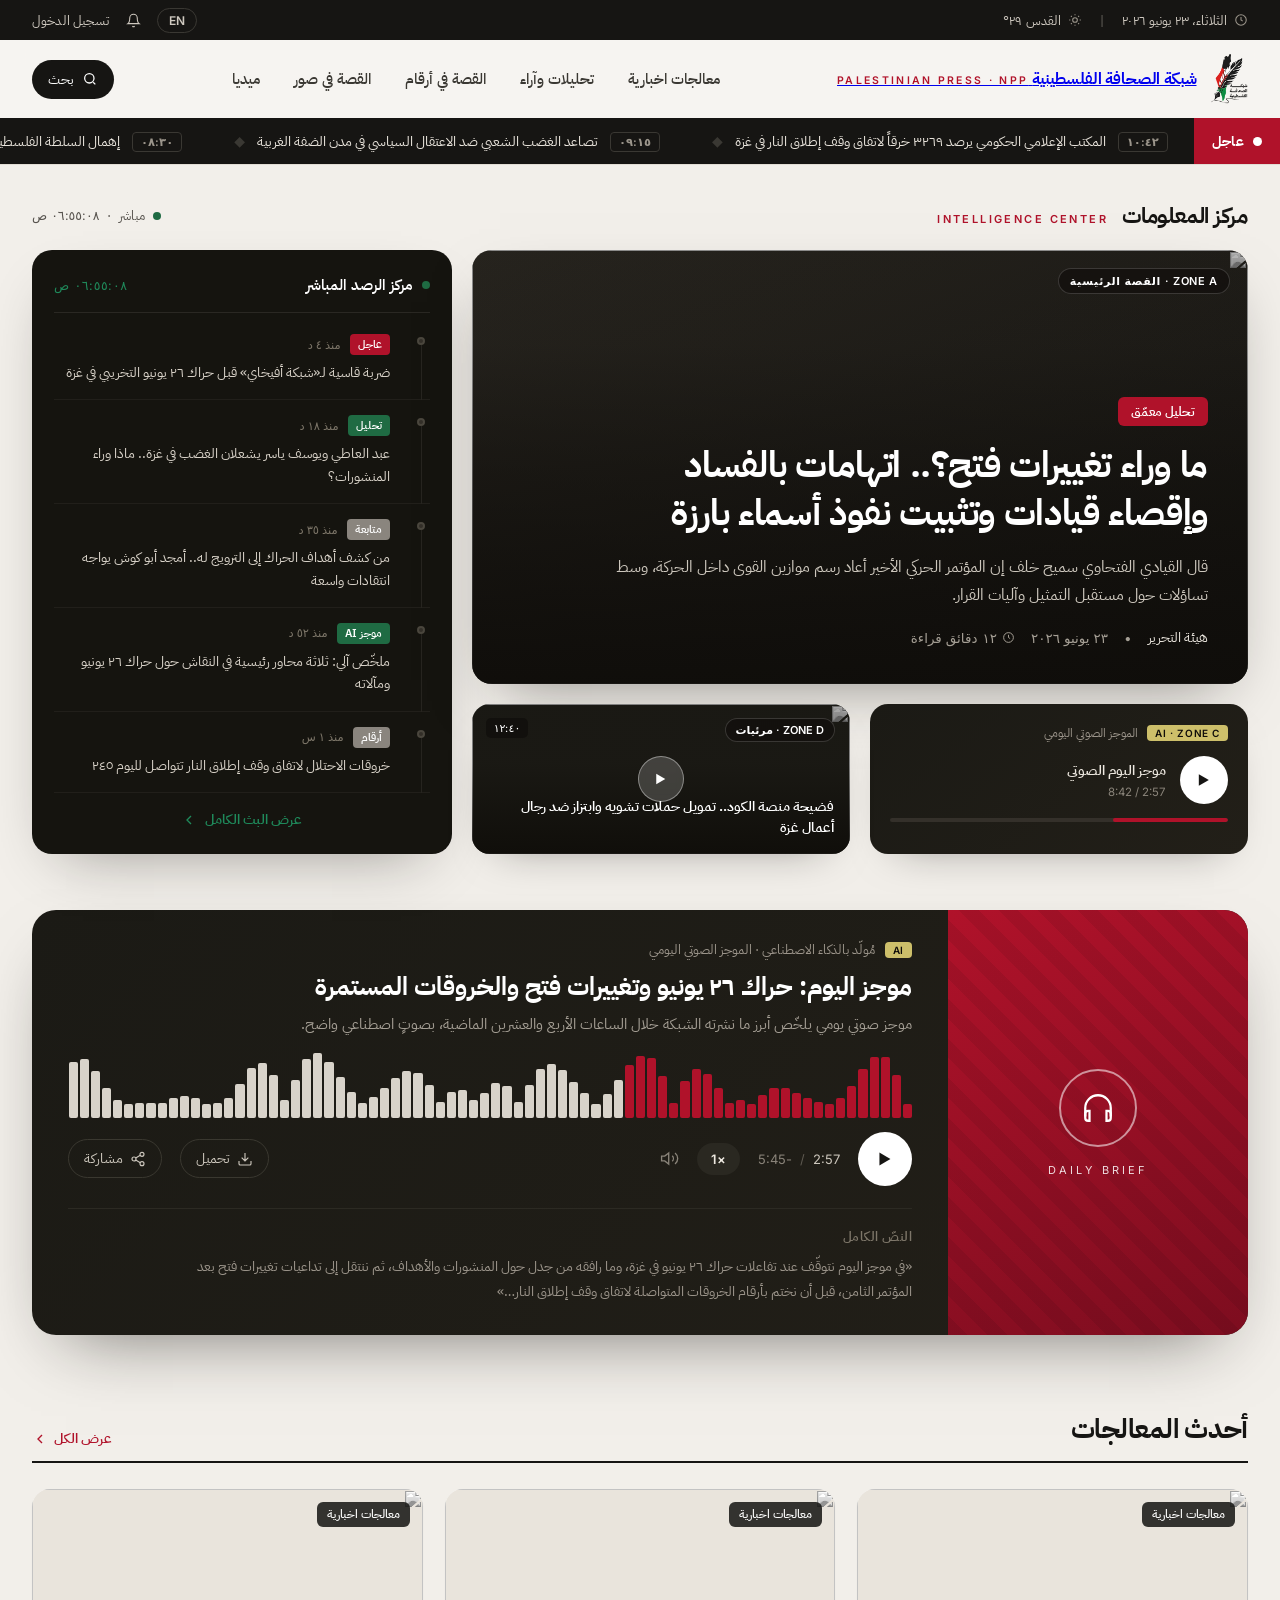
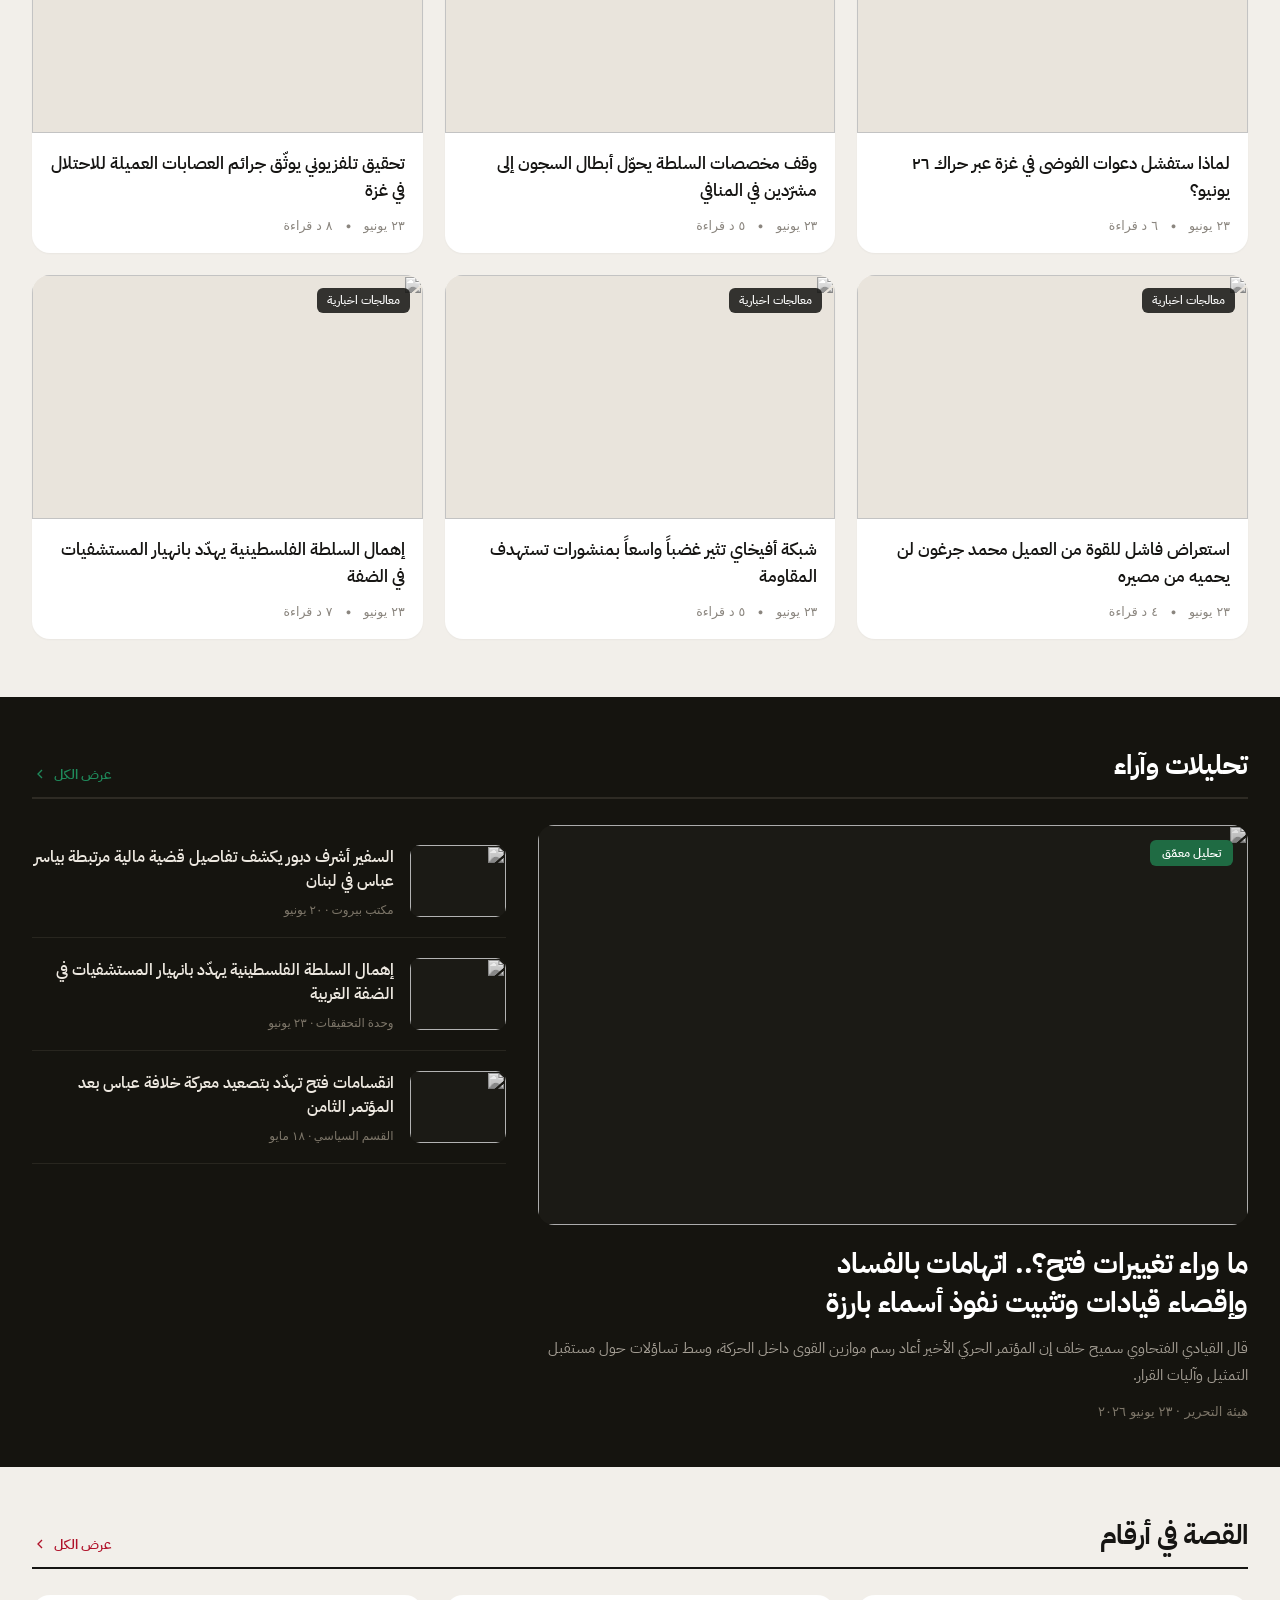
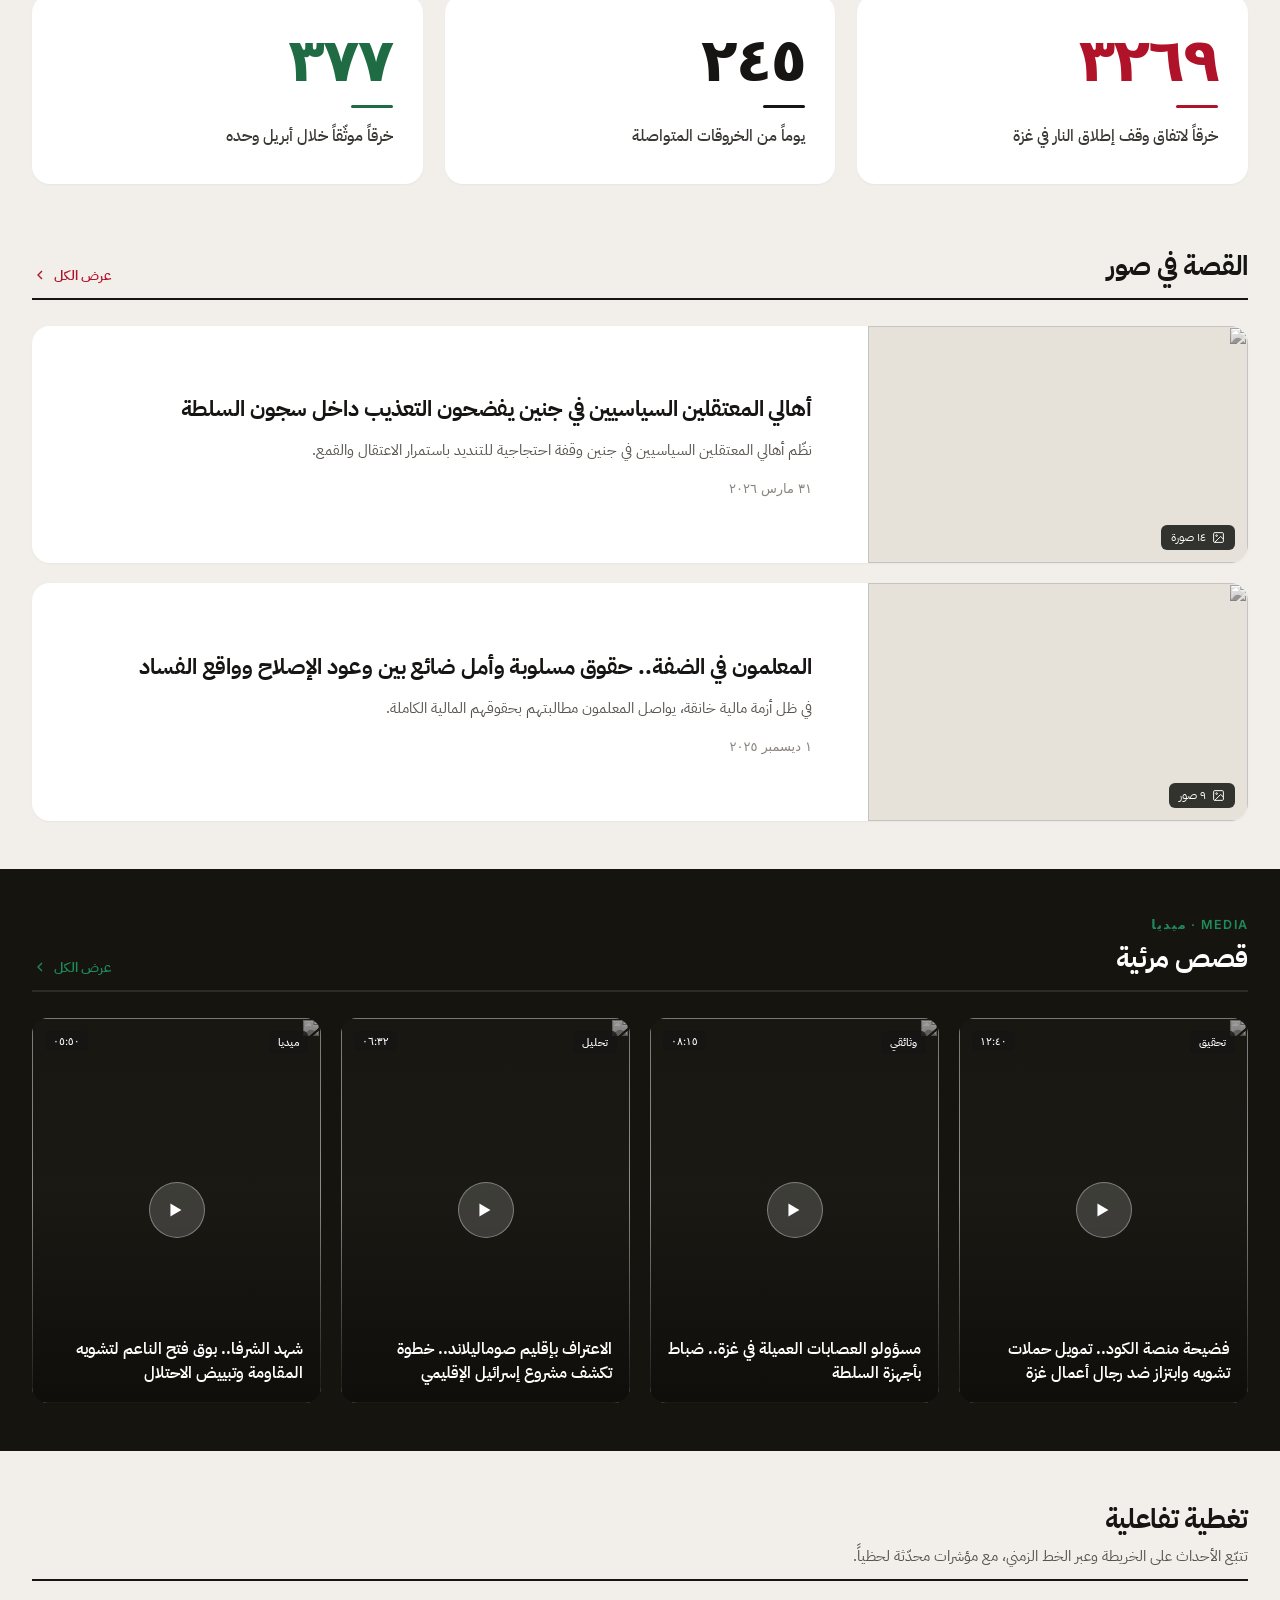
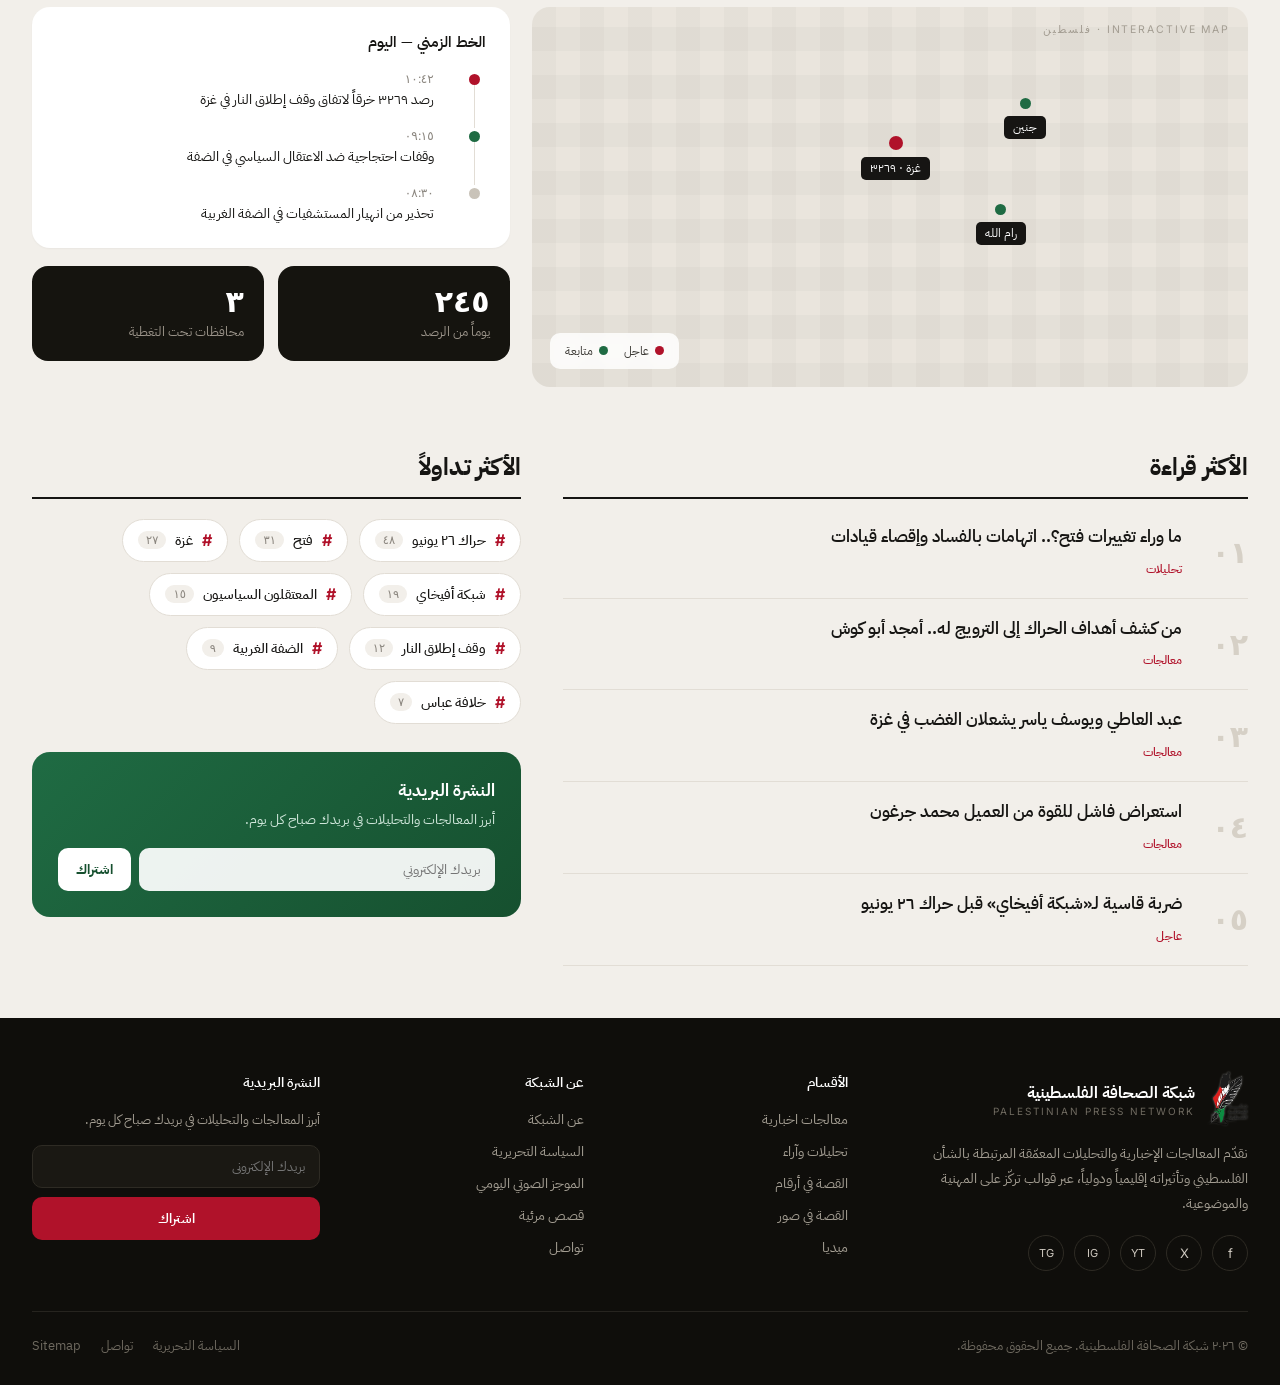
==== index.html @ 8456add0 "en" ====
<!DOCTYPE html>
<html lang="ar" dir="rtl">
<head>
  <meta charset="utf-8">
  <meta name="viewport" content="width=device-width, initial-scale=1">
  <title>شبكة الصحافة الفلسطينية — NPP</title>
  <link rel="preconnect" href="https://fonts.googleapis.com">
  <link rel="preconnect" href="https://fonts.gstatic.com" crossorigin>
  <link href="https://fonts.googleapis.com/css2?family=IBM+Plex+Sans+Arabic:wght@300;400;500;600;700&family=Inter:wght@400;500;600;700;800&display=swap" rel="stylesheet">
  <link rel="stylesheet" href="assets/css/style.css">
</head>
<body>
<div class="npp" dir="rtl">

  <!-- ===================== الشريط العلوي ===================== -->
  <div class="topbar">
    <div class="wrap topbar__inner">
      <div class="topbar__group">
        <span class="topbar__item">
          <svg width="14" height="14" viewBox="0 0 24 24" fill="none" stroke="#9b958b" stroke-width="1.8"><circle cx="12" cy="12" r="9"/><path d="M12 7v5l3 2"/></svg>
          <span data-i18n="date">الثلاثاء، ٢٣ يونيو ٢٠٢٦</span>
        </span>
        <span class="topbar__sep">|</span>
        <span class="topbar__item">
          <svg width="14" height="14" viewBox="0 0 24 24" fill="none" stroke="#9b958b" stroke-width="1.8"><circle cx="12" cy="12" r="4"/><path d="M12 2v2M12 20v2M4 12H2M22 12h-2M5 5l1.5 1.5M17.5 17.5L19 19M19 5l-1.5 1.5M6.5 17.5L5 19"/></svg>
          <span data-i18n="weather">القدس ٢٩°</span>
        </span>
      </div>
      <div class="topbar__group topbar__group--end">
        <button class="topbar__lang" type="button" data-lang-toggle data-i18n="langBtn">EN</button>
        <span class="topbar__bell">
          <svg width="15" height="15" viewBox="0 0 24 24" fill="none" stroke="#CFC9C0" stroke-width="1.7"><path d="M18 8a6 6 0 1 0-12 0c0 7-3 9-3 9h18s-3-2-3-9"/><path d="M13.7 21a2 2 0 0 1-3.4 0"/></svg>
        </span>
        <span class="topbar__signin" data-i18n="signin">تسجيل الدخول</span>
      </div>
    </div>
  </div>

  <!-- ===================== الهيدر اللاصق + التيكر ===================== -->
  <header class="masthead">
    <div class="wrap masthead__inner">
      <a class="brand" href="index.html">
        <img class="brand__logo" src="assets/img/logo.webp" alt="شبكة الصحافة الفلسطينية">
        <span>
          <span class="brand__name">شبكة الصحافة الفلسطينية</span>
          <span class="brand__sub">PALESTINIAN PRESS · NPP</span>
        </span>
      </a>
      <nav class="mainnav">
        <a class="mainnav__link" href="#" data-i18n="nav0">معالجات اخبارية</a>
        <a class="mainnav__link" href="#" data-i18n="nav1">تحليلات وآراء</a>
        <a class="mainnav__link" href="#" data-i18n="nav2">القصة في أرقام</a>
        <a class="mainnav__link" href="#" data-i18n="nav3">القصة في صور</a>
        <a class="mainnav__link" href="#" data-i18n="nav4">ميديا</a>
      </nav>
      <button class="search-btn" type="button">
        <svg width="16" height="16" viewBox="0 0 24 24" fill="none" stroke="#fff" stroke-width="1.9"><circle cx="11" cy="11" r="7"/><path d="m20 20-3.2-3.2"/></svg>
        بحث
      </button>
    </div>

    <div class="ticker">
      <div class="ticker__label">
        <span class="ticker__dot"></span>
        <span data-i18n="breaking">عاجل</span>
      </div>
      <div class="ticker__viewport">
        <div class="ticker__track">
          <!-- نسخة 1 -->
          <span class="ticker__item"><span class="ticker__time">١٠:٤٢</span><span class="ticker__text">المكتب الإعلامي الحكومي يرصد ٣٢٦٩ خرقاً لاتفاق وقف إطلاق النار في غزة</span><span class="ticker__diamond">◆</span></span>
          <span class="ticker__item"><span class="ticker__time">٠٩:١٥</span><span class="ticker__text">تصاعد الغضب الشعبي ضد الاعتقال السياسي في مدن الضفة الغربية</span><span class="ticker__diamond">◆</span></span>
          <span class="ticker__item"><span class="ticker__time">٠٨:٣٠</span><span class="ticker__text">إهمال السلطة الفلسطينية يهدّد بانهيار المستشفيات في الضفة</span><span class="ticker__diamond">◆</span></span>
          <span class="ticker__item"><span class="ticker__time">٠٧:٥٠</span><span class="ticker__text">انقسامات فتح تهدّد بتصعيد معركة خلافة عباس بعد المؤتمر الثامن</span><span class="ticker__diamond">◆</span></span>
          <!-- نسخة 2 (لاستمرارية الحركة) -->
          <span class="ticker__item"><span class="ticker__time">١٠:٤٢</span><span class="ticker__text">المكتب الإعلامي الحكومي يرصد ٣٢٦٩ خرقاً لاتفاق وقف إطلاق النار في غزة</span><span class="ticker__diamond">◆</span></span>
          <span class="ticker__item"><span class="ticker__time">٠٩:١٥</span><span class="ticker__text">تصاعد الغضب الشعبي ضد الاعتقال السياسي في مدن الضفة الغربية</span><span class="ticker__diamond">◆</span></span>
          <span class="ticker__item"><span class="ticker__time">٠٨:٣٠</span><span class="ticker__text">إهمال السلطة الفلسطينية يهدّد بانهيار المستشفيات في الضفة</span><span class="ticker__diamond">◆</span></span>
          <span class="ticker__item"><span class="ticker__time">٠٧:٥٠</span><span class="ticker__text">انقسامات فتح تهدّد بتصعيد معركة خلافة عباس بعد المؤتمر الثامن</span><span class="ticker__diamond">◆</span></span>
        </div>
      </div>
    </div>
  </header>

  <!-- ===================== مركز المعلومات (Hero) ===================== -->
  <section class="ic wrap">
    <div class="ic__head">
      <div class="ic__titles">
        <h2 class="ic__title" data-i18n="ic">مركز المعلومات</h2>
        <span class="ic__kicker">INTELLIGENCE CENTER</span>
      </div>
      <div class="ic__live">
        <span class="ic__live-dot"></span>
        <span data-i18n="icLive">مباشر</span> · <span class="lat" data-clock>--:--:--</span>
      </div>
    </div>

    <div class="ic__grid">
      <div class="ic__left">
        <!-- القصة الرئيسية -->
        <article class="zoneA">
          <span class="zoneA__badge">ZONE A · القصة الرئيسية</span>
          <img class="zoneA__img" src="https://picsum.photos/seed/npp-lead/1400/1000" alt="">
          <div class="zoneA__overlay"></div>
          <div class="zoneA__body">
            <span class="zoneA__cat">تحليل معمّق</span>
            <h1 class="zoneA__title">ما وراء تغييرات فتح؟.. اتهامات بالفساد وإقصاء قيادات وتثبيت نفوذ أسماء بارزة</h1>
            <p class="zoneA__excerpt">قال القيادي الفتحاوي سميح خلف إن المؤتمر الحركي الأخير أعاد رسم موازين القوى داخل الحركة، وسط تساؤلات حول مستقبل التمثيل وآليات القرار.</p>
            <div class="zoneA__meta">
              <span class="zoneA__meta-name">هيئة التحرير</span>
              <span>•</span><span>٢٣ يونيو ٢٠٢٦</span>
              <span class="zoneA__meta-read"><svg width="13" height="13" viewBox="0 0 24 24" fill="none" stroke="#a59f95" stroke-width="1.8"><circle cx="12" cy="12" r="9"/><path d="M12 7v5l3 2"/></svg>١٢ <span data-i18n="read">دقائق قراءة</span></span>
            </div>
          </div>
        </article>

        <div class="zoneCD">
          <!-- موجز صوتي مصغّر -->
          <div class="zoneC">
            <div class="zoneC__head">
              <span class="badge-ai">AI · ZONE C</span>
              <span class="zoneC__label" data-i18n="s_audio">الموجز الصوتي اليومي</span>
            </div>
            <div class="zoneC__row">
              <button class="audio-btn" type="button" data-audio-toggle>
                <svg class="audio-btn__pause" width="18" height="18" viewBox="0 0 24 24" fill="#161513"><rect x="6" y="5" width="4" height="14" rx="1"/><rect x="14" y="5" width="4" height="14" rx="1"/></svg>
                <svg class="audio-btn__play" width="20" height="20" viewBox="0 0 24 24" fill="#161513"><path d="M7 5v14l12-7z"/></svg>
              </button>
              <div class="zoneC__info">
                <div class="zoneC__title">موجز اليوم الصوتي</div>
                <div class="zoneC__time"><span data-audio-cur>2:57</span> / 8:42</div>
              </div>
            </div>
            <div class="zoneC__bar"><div class="zoneC__fill" data-audio-fill></div></div>
          </div>

          <!-- مرئيات مصغّر -->
          <article class="zoneD" data-video-index="0">
            <img class="zoneD__img" src="https://picsum.photos/seed/npp-vid0/700/900" alt="">
            <div class="zoneD__overlay"></div>
            <span class="zoneD__badge">ZONE D · مرئيات</span>
            <span class="zoneD__dur">١٢:٤٠</span>
            <span class="play-circle play-circle--md"><svg class="play-circle__icon" width="18" height="18" viewBox="0 0 24 24" fill="#fff"><path d="M7 5v14l12-7z"/></svg></span>
            <h3 class="zoneD__title">فضيحة منصة الكود.. تمويل حملات تشويه وابتزاز ضد رجال أعمال غزة</h3>
          </article>
        </div>
      </div>

      <!-- مركز الرصد المباشر -->
      <aside class="feed">
        <div class="feed__head">
          <div class="feed__head-l">
            <span class="ic__live-dot"></span>
            <span class="feed__title" data-i18n="feedTitle">مركز الرصد المباشر</span>
          </div>
          <span class="feed__clock" data-clock>--:--:--</span>
        </div>
        <div class="feed__list">
          <div class="feed__item">
            <span class="feed__node"></span><span class="feed__rail"></span>
            <div class="feed__body">
              <div class="feed__meta"><span class="feed__tag tag--red">عاجل</span><span class="feed__time">منذ ٤ د</span></div>
              <div class="feed__text">ضربة قاسية لـ«شبكة أفيخاي» قبل حراك ٢٦ يونيو التخريبي في غزة</div>
            </div>
          </div>
          <div class="feed__item">
            <span class="feed__node"></span><span class="feed__rail"></span>
            <div class="feed__body">
              <div class="feed__meta"><span class="feed__tag tag--green">تحليل</span><span class="feed__time">منذ ١٨ د</span></div>
              <div class="feed__text">عبد العاطي ويوسف ياسر يشعلان الغضب في غزة.. ماذا وراء المنشورات؟</div>
            </div>
          </div>
          <div class="feed__item">
            <span class="feed__node"></span><span class="feed__rail"></span>
            <div class="feed__body">
              <div class="feed__meta"><span class="feed__tag tag--grey">متابعة</span><span class="feed__time">منذ ٣٥ د</span></div>
              <div class="feed__text">من كشف أهداف الحراك إلى الترويج له.. أمجد أبو كوش يواجه انتقادات واسعة</div>
            </div>
          </div>
          <div class="feed__item">
            <span class="feed__node"></span><span class="feed__rail"></span>
            <div class="feed__body">
              <div class="feed__meta"><span class="feed__tag tag--green">موجز AI</span><span class="feed__time">منذ ٥٢ د</span></div>
              <div class="feed__text">ملخّص آلي: ثلاثة محاور رئيسية في النقاش حول حراك ٢٦ يونيو ومآلاته</div>
            </div>
          </div>
          <div class="feed__item">
            <span class="feed__node"></span><span class="feed__rail"></span>
            <div class="feed__body">
              <div class="feed__meta"><span class="feed__tag tag--grey">أرقام</span><span class="feed__time">منذ ١ س</span></div>
              <div class="feed__text">خروقات الاحتلال لاتفاق وقف إطلاق النار تتواصل لليوم ٢٤٥</div>
            </div>
          </div>
        </div>
        <a class="feed__more" href="#">عرض البث الكامل
          <svg width="16" height="16" viewBox="0 0 24 24" fill="none" stroke="#1F8A5B" stroke-width="2"><path d="M15 18l-6-6 6-6"/></svg>
        </a>
      </aside>
    </div>
  </section>

  <!-- ===================== الموجز الصوتي اليومي ===================== -->
  <section class="brief wrap">
    <div class="brief__card">
      <div class="brief__grid">
        <div class="brief__cover">
          <div class="brief__cover-tex"></div>
          <div class="brief__cover-in">
            <div class="brief__cover-ring">
              <svg width="34" height="34" viewBox="0 0 24 24" fill="none" stroke="#fff" stroke-width="1.6"><path d="M3 18v-6a9 9 0 0 1 18 0v6"/><path d="M21 19a2 2 0 0 1-2 2h-1v-7h1a2 2 0 0 1 2 2zM3 19a2 2 0 0 0 2 2h1v-7H5a2 2 0 0 0-2 2z"/></svg>
            </div>
            <div class="brief__cover-tag">DAILY BRIEF</div>
          </div>
        </div>
        <div class="brief__player">
          <div class="brief__top">
            <span class="badge-ai">AI</span>
            <span class="brief__kicker"><span data-i18n="audioKicker">مُولّد بالذكاء الاصطناعي</span> · <span data-i18n="s_audio">الموجز الصوتي اليومي</span></span>
          </div>
          <h2 class="brief__title">موجز اليوم: حراك ٢٦ يونيو وتغييرات فتح والخروقات المستمرة</h2>
          <p class="brief__desc" data-i18n="audioDesc">موجز صوتي يومي يلخّص أبرز ما نشرته الشبكة خلال الساعات الأربع والعشرين الماضية، بصوتٍ اصطناعي واضح.</p>

          <div class="waveform" data-waveform></div>

          <div class="brief__controls">
            <button class="audio-btn audio-btn--lg" type="button" data-audio-toggle>
              <svg class="audio-btn__pause" width="20" height="20" viewBox="0 0 24 24" fill="#161513"><rect x="6" y="5" width="4" height="14" rx="1"/><rect x="14" y="5" width="4" height="14" rx="1"/></svg>
              <svg class="audio-btn__play" width="22" height="22" viewBox="0 0 24 24" fill="#161513"><path d="M7 5v14l12-7z"/></svg>
            </button>
            <div class="brief__times">
              <span data-audio-cur>2:57</span><span class="sep">/</span><span class="brief__rem" data-audio-rem>-5:45</span>
            </div>
            <button class="speed-btn" type="button" data-audio-speed-btn data-audio-speed>×1</button>
            <div class="brief__vol">
              <svg width="19" height="19" viewBox="0 0 24 24" fill="none" stroke="#8a847a" stroke-width="1.7"><path d="M11 5 6 9H2v6h4l5 4z"/><path d="M15.5 8.5a5 5 0 0 1 0 7M19 5a9 9 0 0 1 0 14"/></svg>
            </div>
            <div class="brief__spacer"></div>
            <button class="ghost-btn" type="button">
              <svg width="16" height="16" viewBox="0 0 24 24" fill="none" stroke="#cdc7bd" stroke-width="1.7"><path d="M21 15v4a2 2 0 0 1-2 2H5a2 2 0 0 1-2-2v-4M7 10l5 5 5-5M12 15V3"/></svg><span data-i18n="download">تحميل</span>
            </button>
            <button class="ghost-btn" type="button">
              <svg width="16" height="16" viewBox="0 0 24 24" fill="none" stroke="#cdc7bd" stroke-width="1.7"><circle cx="18" cy="5" r="3"/><circle cx="6" cy="12" r="3"/><circle cx="18" cy="19" r="3"/><path d="M8.6 13.5 15.4 17.5M15.4 6.5 8.6 10.5"/></svg><span data-i18n="share">مشاركة</span>
            </button>
          </div>

          <div class="brief__transcript">
            <div class="brief__transcript-h" data-i18n="transcript">النصّ الكامل</div>
            <p class="brief__transcript-p">«في موجز اليوم نتوقّف عند تفاعلات حراك ٢٦ يونيو في غزة، وما رافقه من جدل حول المنشورات والأهداف، ثم ننتقل إلى تداعيات تغييرات فتح بعد المؤتمر الثامن، قبل أن نختم بأرقام الخروقات المتواصلة لاتفاق وقف إطلاق النار…»</p>
          </div>
        </div>
      </div>
    </div>
  </section>

  <!-- ===================== أحدث المعالجات ===================== -->
  <section class="latest wrap">
    <div class="sec-head">
      <h2 class="sec-head__title" data-i18n="s_latest">أحدث المعالجات</h2>
      <a class="sec-head__more" href="#"><span data-i18n="viewAll">عرض الكل</span><svg width="16" height="16" viewBox="0 0 24 24" fill="none" stroke="#B0122A" stroke-width="2"><path d="M15 18l-6-6 6-6"/></svg></a>
    </div>
    <div class="cards">
      <article class="card">
        <div class="card__media"><img class="mono cover-abs" src="https://picsum.photos/seed/npp-lt0/800/520" alt=""><span class="card__cat">معالجات اخبارية</span></div>
        <div class="card__body"><h3 class="card__title">لماذا ستفشل دعوات الفوضى في غزة عبر حراك ٢٦ يونيو؟</h3><div class="card__meta"><span>٢٣ يونيو</span><span>•</span><span>٦ <span data-i18n="minRead">د قراءة</span></span></div></div>
      </article>
      <article class="card">
        <div class="card__media"><img class="mono cover-abs" src="https://picsum.photos/seed/npp-lt1/800/520" alt=""><span class="card__cat">معالجات اخبارية</span></div>
        <div class="card__body"><h3 class="card__title">وقف مخصصات السلطة يحوّل أبطال السجون إلى مشرّدين في المنافي</h3><div class="card__meta"><span>٢٣ يونيو</span><span>•</span><span>٥ <span data-i18n="minRead">د قراءة</span></span></div></div>
      </article>
      <article class="card">
        <div class="card__media"><img class="mono cover-abs" src="https://picsum.photos/seed/npp-lt2/800/520" alt=""><span class="card__cat">معالجات اخبارية</span></div>
        <div class="card__body"><h3 class="card__title">تحقيق تلفزيوني يوثّق جرائم العصابات العميلة للاحتلال في غزة</h3><div class="card__meta"><span>٢٣ يونيو</span><span>•</span><span>٨ <span data-i18n="minRead">د قراءة</span></span></div></div>
      </article>
      <article class="card">
        <div class="card__media"><img class="mono cover-abs" src="https://picsum.photos/seed/npp-lt3/800/520" alt=""><span class="card__cat">معالجات اخبارية</span></div>
        <div class="card__body"><h3 class="card__title">استعراض فاشل للقوة من العميل محمد جرغون لن يحميه من مصيره</h3><div class="card__meta"><span>٢٣ يونيو</span><span>•</span><span>٤ <span data-i18n="minRead">د قراءة</span></span></div></div>
      </article>
      <article class="card">
        <div class="card__media"><img class="mono cover-abs" src="https://picsum.photos/seed/npp-lt4/800/520" alt=""><span class="card__cat">معالجات اخبارية</span></div>
        <div class="card__body"><h3 class="card__title">شبكة أفيخاي تثير غضباً واسعاً بمنشورات تستهدف المقاومة</h3><div class="card__meta"><span>٢٣ يونيو</span><span>•</span><span>٥ <span data-i18n="minRead">د قراءة</span></span></div></div>
      </article>
      <article class="card">
        <div class="card__media"><img class="mono cover-abs" src="https://picsum.photos/seed/npp-lt5/800/520" alt=""><span class="card__cat">معالجات اخبارية</span></div>
        <div class="card__body"><h3 class="card__title">إهمال السلطة الفلسطينية يهدّد بانهيار المستشفيات في الضفة</h3><div class="card__meta"><span>٢٣ يونيو</span><span>•</span><span>٧ <span data-i18n="minRead">د قراءة</span></span></div></div>
      </article>
    </div>
  </section>

  <!-- ===================== تحليلات وآراء ===================== -->
  <section class="analysis">
    <div class="wrap analysis__pad">
      <div class="sec-head sec-head--dark">
        <h2 class="sec-head__title" data-i18n="s_analysis">تحليلات وآراء</h2>
        <a class="sec-head__more" href="#"><span data-i18n="viewAll">عرض الكل</span><svg width="16" height="16" viewBox="0 0 24 24" fill="none" stroke="#1F8A5B" stroke-width="2"><path d="M15 18l-6-6 6-6"/></svg></a>
      </div>
      <div class="analysis__grid">
        <article class="analysis__lead">
          <div class="analysis__lead-media">
            <img class="analysis__lead-img" src="https://picsum.photos/seed/npp-lead/1400/1000" alt="">
            <span class="analysis__lead-cat">تحليل معمّق</span>
          </div>
          <h3 class="analysis__lead-title">ما وراء تغييرات فتح؟.. اتهامات بالفساد وإقصاء قيادات وتثبيت نفوذ أسماء بارزة</h3>
          <p class="analysis__lead-excerpt">قال القيادي الفتحاوي سميح خلف إن المؤتمر الحركي الأخير أعاد رسم موازين القوى داخل الحركة، وسط تساؤلات حول مستقبل التمثيل وآليات القرار.</p>
          <div class="analysis__lead-by">هيئة التحرير · ٢٣ يونيو ٢٠٢٦</div>
        </article>
        <div class="analysis__list">
          <article class="analysis__item">
            <div class="analysis__thumb"><img src="https://picsum.photos/seed/npp-an0/400/300" alt=""></div>
            <div><h4 class="analysis__item-title">السفير أشرف دبور يكشف تفاصيل قضية مالية مرتبطة بياسر عباس في لبنان</h4><div class="analysis__item-by">مكتب بيروت · ٢٠ يونيو</div></div>
          </article>
          <article class="analysis__item">
            <div class="analysis__thumb"><img src="https://picsum.photos/seed/npp-an1/400/300" alt=""></div>
            <div><h4 class="analysis__item-title">إهمال السلطة الفلسطينية يهدّد بانهيار المستشفيات في الضفة الغربية</h4><div class="analysis__item-by">وحدة التحقيقات · ٢٣ يونيو</div></div>
          </article>
          <article class="analysis__item">
            <div class="analysis__thumb"><img src="https://picsum.photos/seed/npp-an2/400/300" alt=""></div>
            <div><h4 class="analysis__item-title">انقسامات فتح تهدّد بتصعيد معركة خلافة عباس بعد المؤتمر الثامن</h4><div class="analysis__item-by">القسم السياسي · ١٨ مايو</div></div>
          </article>
        </div>
      </div>
    </div>
  </section>

  <!-- ===================== القصة في أرقام ===================== -->
  <section class="numbers wrap">
    <div class="sec-head">
      <h2 class="sec-head__title" data-i18n="s_numbers">القصة في أرقام</h2>
      <a class="sec-head__more" href="#"><span data-i18n="viewAll">عرض الكل</span><svg width="16" height="16" viewBox="0 0 24 24" fill="none" stroke="#B0122A" stroke-width="2"><path d="M15 18l-6-6 6-6"/></svg></a>
    </div>
    <div class="numbers__grid">
      <div class="stat stat--red"><div class="stat__value">٣٢٦٩</div><div class="stat__rule"></div><div class="stat__label">خرقاً لاتفاق وقف إطلاق النار في غزة</div></div>
      <div class="stat stat--ink"><div class="stat__value">٢٤٥</div><div class="stat__rule"></div><div class="stat__label">يوماً من الخروقات المتواصلة</div></div>
      <div class="stat stat--green"><div class="stat__value">٣٧٧</div><div class="stat__rule"></div><div class="stat__label">خرقاً موثّقاً خلال أبريل وحده</div></div>
    </div>
  </section>

  <!-- ===================== القصة في صور ===================== -->
  <section class="pictures wrap">
    <div class="sec-head">
      <h2 class="sec-head__title" data-i18n="s_pictures">القصة في صور</h2>
      <a class="sec-head__more" href="#"><span data-i18n="viewAll">عرض الكل</span><svg width="16" height="16" viewBox="0 0 24 24" fill="none" stroke="#B0122A" stroke-width="2"><path d="M15 18l-6-6 6-6"/></svg></a>
    </div>
    <div class="pictures__list">
      <article class="photo">
        <div class="photo__media">
          <img class="mono cover-abs" src="https://picsum.photos/seed/npp-pic0/900/600" alt="">
          <span class="photo__count"><svg width="13" height="13" viewBox="0 0 24 24" fill="none" stroke="#fff" stroke-width="1.8"><rect x="3" y="3" width="18" height="18" rx="2"/><circle cx="8.5" cy="8.5" r="1.5"/><path d="m21 15-5-5L5 21"/></svg>١٤ صورة</span>
        </div>
        <div class="photo__body">
          <h3 class="photo__title">أهالي المعتقلين السياسيين في جنين يفضحون التعذيب داخل سجون السلطة</h3>
          <p class="photo__desc">نظّم أهالي المعتقلين السياسيين في جنين وقفة احتجاجية للتنديد باستمرار الاعتقال والقمع.</p>
          <div class="photo__date">٣١ مارس ٢٠٢٦</div>
        </div>
      </article>
      <article class="photo">
        <div class="photo__media">
          <img class="mono cover-abs" src="https://picsum.photos/seed/npp-pic1/900/600" alt="">
          <span class="photo__count"><svg width="13" height="13" viewBox="0 0 24 24" fill="none" stroke="#fff" stroke-width="1.8"><rect x="3" y="3" width="18" height="18" rx="2"/><circle cx="8.5" cy="8.5" r="1.5"/><path d="m21 15-5-5L5 21"/></svg>٩ صور</span>
        </div>
        <div class="photo__body">
          <h3 class="photo__title">المعلمون في الضفة.. حقوق مسلوبة وأمل ضائع بين وعود الإصلاح وواقع الفساد</h3>
          <p class="photo__desc">في ظل أزمة مالية خانقة، يواصل المعلمون مطالبتهم بحقوقهم المالية الكاملة.</p>
          <div class="photo__date">١ ديسمبر ٢٠٢٥</div>
        </div>
      </article>
    </div>
  </section>

  <!-- ===================== قصص مرئية ===================== -->
  <section class="videos">
    <div class="wrap videos__pad">
      <div class="sec-head sec-head--dark">
        <div>
          <div class="videos__kicker">MEDIA · ميديا</div>
          <h2 class="sec-head__title" data-i18n="s_video">قصص مرئية</h2>
        </div>
        <a class="sec-head__more" href="#"><span data-i18n="viewAll">عرض الكل</span><svg width="16" height="16" viewBox="0 0 24 24" fill="none" stroke="#1F8A5B" stroke-width="2"><path d="M15 18l-6-6 6-6"/></svg></a>
      </div>
      <div class="videos__grid">
        <article class="video-card" data-video-index="0">
          <div class="video-card__media">
            <img class="video-card__img" src="https://picsum.photos/seed/npp-vid0/700/900" alt="">
            <div class="video-card__overlay"></div>
            <span class="play-circle play-circle--lg"><svg class="play-circle__icon--lg" width="22" height="22" viewBox="0 0 24 24" fill="#fff"><path d="M7 5v14l12-7z"/></svg></span>
            <span class="video-card__cat">تحقيق</span>
            <span class="video-card__dur">١٢:٤٠</span>
            <h3 class="video-card__title">فضيحة منصة الكود.. تمويل حملات تشويه وابتزاز ضد رجال أعمال غزة</h3>
          </div>
        </article>
        <article class="video-card" data-video-index="1">
          <div class="video-card__media">
            <img class="video-card__img" src="https://picsum.photos/seed/npp-vid1/700/900" alt="">
            <div class="video-card__overlay"></div>
            <span class="play-circle play-circle--lg"><svg class="play-circle__icon--lg" width="22" height="22" viewBox="0 0 24 24" fill="#fff"><path d="M7 5v14l12-7z"/></svg></span>
            <span class="video-card__cat">وثائقي</span>
            <span class="video-card__dur">٠٨:١٥</span>
            <h3 class="video-card__title">مسؤولو العصابات العميلة في غزة.. ضباط بأجهزة السلطة</h3>
          </div>
        </article>
        <article class="video-card" data-video-index="2">
          <div class="video-card__media">
            <img class="video-card__img" src="https://picsum.photos/seed/npp-vid2/700/900" alt="">
            <div class="video-card__overlay"></div>
            <span class="play-circle play-circle--lg"><svg class="play-circle__icon--lg" width="22" height="22" viewBox="0 0 24 24" fill="#fff"><path d="M7 5v14l12-7z"/></svg></span>
            <span class="video-card__cat">تحليل</span>
            <span class="video-card__dur">٠٦:٣٢</span>
            <h3 class="video-card__title">الاعتراف بإقليم صوماليلاند.. خطوة تكشف مشروع إسرائيل الإقليمي</h3>
          </div>
        </article>
        <article class="video-card" data-video-index="3">
          <div class="video-card__media">
            <img class="video-card__img" src="https://picsum.photos/seed/npp-vid3/700/900" alt="">
            <div class="video-card__overlay"></div>
            <span class="play-circle play-circle--lg"><svg class="play-circle__icon--lg" width="22" height="22" viewBox="0 0 24 24" fill="#fff"><path d="M7 5v14l12-7z"/></svg></span>
            <span class="video-card__cat">ميديا</span>
            <span class="video-card__dur">٠٥:٥٠</span>
            <h3 class="video-card__title">شهد الشرفا.. بوق فتح الناعم لتشويه المقاومة وتبييض الاحتلال</h3>
          </div>
        </article>
      </div>
    </div>
  </section>

  <!-- ===================== تغطية تفاعلية ===================== -->
  <section class="coverage wrap">
    <div class="coverage__head">
      <h2 class="coverage__title" data-i18n="s_cover">تغطية تفاعلية</h2>
      <p class="coverage__sub" data-i18n="coverDesc">تتبّع الأحداث على الخريطة وعبر الخط الزمني، مع مؤشرات محدّثة لحظياً.</p>
    </div>
    <div class="coverage__grid">
      <div class="map">
        <span class="map__label">INTERACTIVE MAP · فلسطين</span>
        <div class="hotspot hotspot--gaza">
          <span class="hotspot__dot hotspot__dot--red"></span>
          <span class="hotspot__label">غزة · ٣٢٦٩</span>
        </div>
        <div class="hotspot hotspot--ram">
          <span class="hotspot__dot hotspot__dot--green"></span>
          <span class="hotspot__label">رام الله</span>
        </div>
        <div class="hotspot hotspot--jenin">
          <span class="hotspot__dot hotspot__dot--green-slow"></span>
          <span class="hotspot__label">جنين</span>
        </div>
        <div class="map__legend">
          <span class="map__legend-item"><span class="map__legend-dot tag--red"></span>عاجل</span>
          <span class="map__legend-item"><span class="map__legend-dot tag--green"></span>متابعة</span>
        </div>
      </div>
      <div class="coverage__side">
        <div class="timeline-card">
          <div class="timeline-card__h">الخط الزمني — اليوم</div>
          <div class="tl">
            <div class="tl__item">
              <span class="tl__dot tl__dot--red"></span><span class="tl__line"></span>
              <div class="tl__content"><div class="tl__time">١٠:٤٢</div><div class="tl__text">رصد ٣٢٦٩ خرقاً لاتفاق وقف إطلاق النار في غزة</div></div>
            </div>
            <div class="tl__item">
              <span class="tl__dot tl__dot--green"></span><span class="tl__line"></span>
              <div class="tl__content"><div class="tl__time">٠٩:١٥</div><div class="tl__text">وقفات احتجاجية ضد الاعتقال السياسي في الضفة</div></div>
            </div>
            <div class="tl__item tl__item--last">
              <span class="tl__dot tl__dot--grey"></span>
              <div class="tl__content"><div class="tl__time">٠٨:٣٠</div><div class="tl__text">تحذير من انهيار المستشفيات في الضفة الغربية</div></div>
            </div>
          </div>
        </div>
        <div class="coverage__stats">
          <div class="minstat"><div class="minstat__value">٢٤٥</div><div class="minstat__label">يوماً من الرصد</div></div>
          <div class="minstat"><div class="minstat__value">٣</div><div class="minstat__label">محافظات تحت التغطية</div></div>
        </div>
      </div>
    </div>
  </section>

  <!-- ===================== الأكثر قراءة + الأكثر تداولاً ===================== -->
  <section class="lists wrap">
    <div class="lists__grid">
      <div class="mostread">
        <div class="list-head mostread__head"><h2 class="list-head__title" data-i18n="s_most">الأكثر قراءة</h2></div>
        <article class="mostread__item"><span class="mostread__rank">٠١</span><div><h3 class="mostread__title">ما وراء تغييرات فتح؟.. اتهامات بالفساد وإقصاء قيادات</h3><span class="mostread__tag">تحليلات</span></div></article>
        <article class="mostread__item"><span class="mostread__rank">٠٢</span><div><h3 class="mostread__title">من كشف أهداف الحراك إلى الترويج له.. أمجد أبو كوش</h3><span class="mostread__tag">معالجات</span></div></article>
        <article class="mostread__item"><span class="mostread__rank">٠٣</span><div><h3 class="mostread__title">عبد العاطي ويوسف ياسر يشعلان الغضب في غزة</h3><span class="mostread__tag">معالجات</span></div></article>
        <article class="mostread__item"><span class="mostread__rank">٠٤</span><div><h3 class="mostread__title">استعراض فاشل للقوة من العميل محمد جرغون</h3><span class="mostread__tag">معالجات</span></div></article>
        <article class="mostread__item"><span class="mostread__rank">٠٥</span><div><h3 class="mostread__title">ضربة قاسية لـ«شبكة أفيخاي» قبل حراك ٢٦ يونيو</h3><span class="mostread__tag">عاجل</span></div></article>
      </div>
      <div class="trending">
        <div class="list-head trending__head"><h2 class="list-head__title" data-i18n="s_trend">الأكثر تداولاً</h2></div>
        <div class="tags">
          <a class="tag-chip" href="#"><span class="tag-chip__hash">#</span><span class="tag-chip__label">حراك ٢٦ يونيو</span><span class="tag-chip__count">٤٨</span></a>
          <a class="tag-chip" href="#"><span class="tag-chip__hash">#</span><span class="tag-chip__label">فتح</span><span class="tag-chip__count">٣١</span></a>
          <a class="tag-chip" href="#"><span class="tag-chip__hash">#</span><span class="tag-chip__label">غزة</span><span class="tag-chip__count">٢٧</span></a>
          <a class="tag-chip" href="#"><span class="tag-chip__hash">#</span><span class="tag-chip__label">شبكة أفيخاي</span><span class="tag-chip__count">١٩</span></a>
          <a class="tag-chip" href="#"><span class="tag-chip__hash">#</span><span class="tag-chip__label">المعتقلون السياسيون</span><span class="tag-chip__count">١٥</span></a>
          <a class="tag-chip" href="#"><span class="tag-chip__hash">#</span><span class="tag-chip__label">وقف إطلاق النار</span><span class="tag-chip__count">١٢</span></a>
          <a class="tag-chip" href="#"><span class="tag-chip__hash">#</span><span class="tag-chip__label">الضفة الغربية</span><span class="tag-chip__count">٩</span></a>
          <a class="tag-chip" href="#"><span class="tag-chip__hash">#</span><span class="tag-chip__label">خلافة عباس</span><span class="tag-chip__count">٧</span></a>
        </div>
        <div class="newsletter">
          <div class="newsletter__title" data-i18n="nl">النشرة البريدية</div>
          <p class="newsletter__desc" data-i18n="nlDesc">أبرز المعالجات والتحليلات في بريدك صباح كل يوم.</p>
          <form class="newsletter__form" onsubmit="return false">
            <input class="newsletter__input" type="email" placeholder="بريدك الإلكتروني" data-i18n-ph="emailPh">
            <button class="newsletter__btn" type="submit" data-i18n="subscribe">اشتراك</button>
          </form>
        </div>
      </div>
    </div>
  </section>

  <!-- ===================== الفوتر ===================== -->
  <footer class="footer">
    <div class="wrap footer__pad">
      <div class="footer__grid">
        <div>
          <div class="footer__brand-row">
            <img class="footer__logo" src="assets/img/logo.webp" alt="">
            <div><div class="footer__name">شبكة الصحافة الفلسطينية</div><div class="footer__name-sub">PALESTINIAN PRESS NETWORK</div></div>
          </div>
          <p class="footer__desc">نقدّم المعالجات الإخبارية والتحليلات المعمّقة المرتبطة بالشأن الفلسطيني وتأثيراته إقليمياً ودولياً، عبر قوالب تركّز على المهنية والموضوعية.</p>
          <div class="socials">
            <span class="social">f</span>
            <span class="social">X</span>
            <span class="social social--sm">YT</span>
            <span class="social social--sm">IG</span>
            <span class="social social--sm">TG</span>
          </div>
        </div>
        <div>
          <div class="footer__heading" data-i18n="f_sections">الأقسام</div>
          <div class="footer__links">
            <a href="#">معالجات اخبارية</a>
            <a href="#">تحليلات وآراء</a>
            <a href="#">القصة في أرقام</a>
            <a href="#">القصة في صور</a>
            <a href="#">ميديا</a>
          </div>
        </div>
        <div>
          <div class="footer__heading" data-i18n="f_about">عن الشبكة</div>
          <div class="footer__links">
            <a href="#" data-i18n="f_about">عن الشبكة</a>
            <a href="#" data-i18n="f_policy">السياسة التحريرية</a>
            <a href="#" data-i18n="s_audio">الموجز الصوتي اليومي</a>
            <a href="#" data-i18n="s_video">قصص مرئية</a>
            <a href="#" data-i18n="f_contact">تواصل</a>
          </div>
        </div>
        <div>
          <div class="footer__heading" data-i18n="nl">النشرة البريدية</div>
          <p class="footer__news-desc" data-i18n="nlDesc">أبرز المعالجات والتحليلات في بريدك صباح كل يوم.</p>
          <form class="footer__news-form" onsubmit="return false">
            <input class="footer__news-input" type="email" placeholder="بريدك الإلكتروني" data-i18n-ph="emailPh">
            <button class="footer__news-btn" type="submit" data-i18n="subscribe">اشتراك</button>
          </form>
        </div>
      </div>
      <div class="footer__bottom">
        <span class="footer__rights" data-i18n="rights">© ٢٠٢٦ شبكة الصحافة الفلسطينية. جميع الحقوق محفوظة.</span>
        <div class="footer__legal">
          <a href="#" data-i18n="f_policy">السياسة التحريرية</a>
          <a href="#" data-i18n="f_contact">تواصل</a>
          <a href="#">Sitemap</a>
        </div>
      </div>
    </div>
  </footer>

  <!-- ===================== المشغّل المصغّر العائم ===================== -->
  <div class="miniplayer">
    <div class="miniplayer__bar"><div class="miniplayer__fill" data-audio-fill></div></div>
    <div class="miniplayer__row">
      <div class="miniplayer__icon">
        <span class="eq"><span></span><span></span><span></span><span></span></span>
      </div>
      <div class="miniplayer__info">
        <div class="miniplayer__np" data-i18n="nowPlaying">يُبثّ الآن</div>
        <div class="miniplayer__title">موجز اليوم الصوتي · <span data-audio-cur>2:57</span></div>
      </div>
      <button class="miniplayer__btn" type="button" data-audio-toggle>
        <svg width="16" height="16" viewBox="0 0 24 24" fill="#161513"><rect x="6" y="5" width="4" height="14" rx="1"/><rect x="14" y="5" width="4" height="14" rx="1"/></svg>
      </button>
    </div>
  </div>

  <!-- ===================== مودال الفيديو ===================== -->
  <div class="modal" data-modal>
    <div class="modal__dialog">
      <div class="modal__media">
        <img class="modal__img" data-modal-img src="" alt="">
        <div class="modal__play"><svg width="30" height="30" viewBox="0 0 24 24" fill="#fff"><path d="M7 5v14l12-7z"/></svg></div>
        <button class="modal__close" type="button" data-modal-close>
          <svg width="20" height="20" viewBox="0 0 24 24" fill="none" stroke="#fff" stroke-width="2"><path d="M18 6 6 18M6 6l12 12"/></svg>
        </button>
      </div>
      <div class="modal__body">
        <div class="modal__meta">
          <span class="modal__cat" data-modal-cat></span>
          <span class="modal__dur" data-modal-dur></span>
        </div>
        <h2 class="modal__title" data-modal-title></h2>
        <div class="modal__tabs">
          <button class="tab is-active" type="button" data-tab="watch" data-i18n="watch">مشاهدة</button>
          <button class="tab" type="button" data-tab="script" data-i18n="script">النص</button>
          <div class="modal__tabs-spacer"></div>
          <button class="modal__share" type="button">
            <svg width="15" height="15" viewBox="0 0 24 24" fill="none" stroke="#cdc7bd" stroke-width="1.7"><circle cx="18" cy="5" r="3"/><circle cx="6" cy="12" r="3"/><circle cx="18" cy="19" r="3"/><path d="M8.6 13.5 15.4 17.5M15.4 6.5 8.6 10.5"/></svg><span data-i18n="share">مشاركة</span>
          </button>
        </div>
        <div class="modal__script" data-modal-script></div>
        <div class="modal__related-title" data-i18n="related">مقاطع ذات صلة</div>
        <div class="modal__related" data-modal-related></div>
      </div>
    </div>
  </div>

</div>

<script src="assets/js/main.js"></script>
</body>
</html>
---- assets/css/style.css ----
/* ==========================================================================
   شبكة الصحافة الفلسطينية — NPP News Theme
   كل استايل الثيم في الملف ده. مفيش أي استايل داخل الـ HTML.
   التنظيم: 1) متغيرات  2) أساسيات + أنميشن  3) أدوات عامة
            4) الهيدر  5) أقسام الصفحة  6) الفوتر  7) العناصر العائمة
   ========================================================================== */

/* 1) ===================== متغيرات التصميم (Design Tokens) ================= */
:root {
  /* ألوان */
  --bg: #F2EFEA;
  --ink: #161513;
  --red: #B0122A;
  --red-dark: #7d0d1f;
  --green: #1F6B43;
  --green-bright: #1F8A5B;
  --green-deep: #16502f;
  --paper: #fff;
  --line: #E2DDD5;
  --muted: #57534E;
  --muted-2: #8A857E;
  --gold: #cdbf6a;

  /* أسطح داكنة */
  --d-panel: #15140F;
  --d-footer: #0F0E0B;
  --d-card-1: #1b1a15;
  --d-card-2: #221f18;
  --d-chip: #2a2821;
  --d-line: #26241f;

  /* نص على الداكن */
  --on-d-1: #EDE8E0;
  --on-d-2: #cdc7bd;
  --on-d-3: #a59f95;
  --on-d-4: #9b948a;
  --on-d-5: #7d7669;

  /* خطوط */
  --font-ar: 'IBM Plex Sans Arabic', system-ui, sans-serif;
  --font-lat: 'Inter', system-ui, sans-serif;

  /* قياسات */
  --maxw: 1320px;
  --pad-x: 32px;
}

/* 2) ===================== أساسيات + أنميشن =============================== */
* { box-sizing: border-box; }

body {
  margin: 0;
  background: var(--bg);
  font-family: var(--font-ar);
  -webkit-font-smoothing: antialiased;
}

::selection { background: var(--red); color: #fff; }

img { display: block; }
button { font-family: var(--font-ar); }

.npp {
  min-height: 100vh;
  color: var(--ink);
  font-family: var(--font-ar);
}

@keyframes marquee { from { transform: translateX(0); } to { transform: translateX(-50%); } }
@keyframes pulse {
  0%   { box-shadow: 0 0 0 0 rgba(176,18,42,.55); }
  70%  { box-shadow: 0 0 0 8px rgba(176,18,42,0); }
  100% { box-shadow: 0 0 0 0 rgba(176,18,42,0); }
}
@keyframes pulseG {
  0%   { box-shadow: 0 0 0 0 rgba(31,107,67,.5); }
  70%  { box-shadow: 0 0 0 10px rgba(31,107,67,0); }
  100% { box-shadow: 0 0 0 0 rgba(31,107,67,0); }
}
@keyframes fadeUp { from { opacity: 0; transform: translateY(8px); } to { opacity: 1; transform: none; } }
@keyframes eq { 0%, 100% { transform: scaleY(.35); } 50% { transform: scaleY(1); } }

/* 3) ===================== أدوات عامة ==================================== */
.wrap { max-width: var(--maxw); margin: 0 auto; padding: 0 var(--pad-x); }
.lat  { font-family: var(--font-lat); }

/* رأس قسم قابل لإعادة الاستخدام */
.sec-head {
  display: flex; align-items: flex-end; justify-content: space-between;
  border-bottom: 2px solid var(--ink); padding-bottom: 12px; margin-bottom: 26px;
}
.sec-head__title { margin: 0; font-size: 27px; font-weight: 700; letter-spacing: -.01em; }
.sec-head__more {
  display: flex; align-items: center; gap: 6px;
  color: var(--red); font-size: 14px; font-weight: 600; text-decoration: none;
}
.sec-head--dark { border-bottom-color: #2e2b24; }
.sec-head--dark .sec-head__title { color: #fff; }
.sec-head--dark .sec-head__more { color: var(--green-bright); }

/* شارات ملوّنة (تتكرر في الفيد والأرقام والخط الزمني) */
.tag--red   { background: var(--red); }
.tag--green { background: var(--green); }
.tag--grey  { background: var(--muted-2); }

/* زر صوت دائري أبيض */
.audio-btn {
  width: 48px; height: 48px; border-radius: 50%;
  background: #fff; border: none; cursor: pointer;
  display: flex; align-items: center; justify-content: center; flex-shrink: 0;
}
.audio-btn--lg { width: 54px; height: 54px; }
.audio-btn__pause { display: none; }
.npp.is-playing .audio-btn__pause { display: block; }
.npp.is-playing .audio-btn__play { display: none; }
.audio-btn__play { margin-inline-start: 3px; }

/* زر شبح (إطار فقط) */
.ghost-btn {
  display: flex; align-items: center; gap: 7px;
  background: none; border: 1px solid #3a3830; color: var(--on-d-2);
  padding: 8px 15px; border-radius: 20px; cursor: pointer; font-size: 13.5px;
}

/* صور بتدرّج رمادي (الستايل الأساسي للثيم) */
.mono { width: 100%; height: 100%; object-fit: cover; filter: grayscale(1) contrast(1.04); }
.cover-abs { position: absolute; inset: 0; }

/* 4) ===================== الشريط العلوي + الهيدر + التيكر ================ */
.topbar { background: var(--ink); color: #CFC9C0; }
.topbar__inner {
  display: flex; align-items: center; justify-content: space-between;
  height: 40px; font-size: 12.5px; letter-spacing: .01em;
}
.topbar__group { display: flex; align-items: center; gap: 18px; white-space: nowrap; overflow: hidden; }
.topbar__group--end { gap: 16px; flex-shrink: 0; }
.topbar__item { display: flex; align-items: center; gap: 7px; }
.topbar__sep { opacity: .45; }
.topbar__lang {
  background: none; border: 1px solid #3a3833; color: #CFC9C0;
  font-family: var(--font-lat); font-size: 12px; font-weight: 600;
  padding: 4px 11px; border-radius: 20px; cursor: pointer; letter-spacing: .04em; flex-shrink: 0;
}
.topbar__bell { display: flex; align-items: center; gap: 6px; cursor: pointer; }
.topbar__signin { cursor: pointer; color: #CFC9C0; }

.masthead {
  position: sticky; top: 0; z-index: 40;
  background: rgba(247,245,241,.92); backdrop-filter: blur(12px);
  border-bottom: 1px solid var(--line);
}
.masthead__inner {
  display: flex; align-items: center; justify-content: space-between;
  gap: 28px; height: 78px;
}
.brand { display: flex; align-items: center; gap: 14px; flex-shrink: 0; }
.brand__logo { height: 50px; width: auto; }
.brand__name { font-weight: 700; font-size: 16px; letter-spacing: -.01em; line-height: 1.15; }
.brand__sub { font-family: var(--font-lat); font-size: 10.5px; font-weight: 600; letter-spacing: .22em; color: var(--red); }

.mainnav { display: flex; align-items: center; gap: 4px; }
.mainnav__link {
  position: relative; padding: 8px 15px; font-size: 15px; font-weight: 500;
  color: #3a3833; text-decoration: none; border-radius: 8px;
  transition: background .15s, color .15s;
}
.mainnav__link:hover { background: #EBE6DE; color: var(--ink); }

.search-btn {
  display: flex; align-items: center; gap: 8px; flex-shrink: 0;
  background: var(--ink); color: #fff; border: none;
  padding: 9px 16px; border-radius: 24px; cursor: pointer; font-size: 14px;
}

.ticker { background: var(--ink); color: var(--bg); height: 46px; display: flex; align-items: stretch; overflow: hidden; }
.ticker__label {
  display: flex; align-items: center; gap: 9px; flex-shrink: 0; position: relative; z-index: 2;
  background: var(--red); color: #fff; padding: 0 18px; font-weight: 700; font-size: 13.5px; letter-spacing: .02em;
}
.ticker__dot { width: 9px; height: 9px; border-radius: 50%; background: #fff; animation: pulse 1.6s infinite; }
.ticker__viewport { flex: 1; overflow: hidden; position: relative; display: flex; align-items: center; }
.ticker__track {
  display: flex; align-items: center; white-space: nowrap;
  animation: marquee 38s linear infinite; will-change: transform;
}
.ticker:hover .ticker__track { animation-play-state: paused; }
.ticker__item { display: inline-flex; align-items: center; gap: 12px; padding: 0 26px; font-size: 14px; }
.ticker__time {
  font-family: var(--font-lat); font-size: 11.5px; font-weight: 600; color: #9b958b;
  border: 1px solid #3a3833; padding: 2px 8px; border-radius: 4px;
}
.ticker__text { color: #E9E4DC; }
.ticker__diamond { color: #3a3833; }

/* 5) ===================== أقسام الصفحة ================================== */

/* --- 5.1 مركز المعلومات (Hero) --- */
.ic { padding: 34px var(--pad-x) 16px; }
.ic__head { display: flex; align-items: center; justify-content: space-between; margin-bottom: 18px; }
.ic__titles { display: flex; align-items: baseline; gap: 14px; }
.ic__title { margin: 0; font-size: 22px; font-weight: 700; letter-spacing: -.01em; color: var(--ink); }
.ic__kicker { font-family: var(--font-lat); font-size: 11px; font-weight: 600; letter-spacing: .22em; color: var(--red); }
.ic__live { display: flex; align-items: center; gap: 8px; font-size: 12.5px; color: var(--muted); }
.ic__live-dot { width: 8px; height: 8px; border-radius: 50%; background: var(--green); animation: pulseG 1.8s infinite; }
.ic__grid { display: grid; grid-template-columns: 1.85fr 1fr; gap: 20px; align-items: stretch; }
.ic__left { display: flex; flex-direction: column; gap: 20px; }

.zoneA {
  position: relative; border-radius: 20px; overflow: hidden; flex: 1; min-height: 400px;
  display: flex; flex-direction: column; justify-content: flex-end;
  background: linear-gradient(160deg, #2a2721, #141310);
  box-shadow: 0 24px 60px -28px rgba(20,18,14,.5); cursor: pointer;
}
.zoneA__badge {
  position: absolute; top: 18px; inset-inline-start: 18px; z-index: 3;
  display: flex; align-items: center; gap: 7px;
  background: rgba(15,13,10,.6); backdrop-filter: blur(6px); border: 1px solid rgba(255,255,255,.16);
  color: #fff; font-size: 11px; font-weight: 600; letter-spacing: .06em; padding: 5px 11px; border-radius: 20px;
  font-family: var(--font-lat);
}
.zoneA__img { position: absolute; inset: 0; width: 100%; height: 100%; object-fit: cover; filter: grayscale(1) contrast(1.05) brightness(.82); }
.zoneA__overlay { position: absolute; inset: 0; background: linear-gradient(0deg, rgba(15,13,10,.94) 0%, rgba(15,13,10,.5) 48%, rgba(15,13,10,.15) 78%); }
.zoneA__body { position: relative; padding: 36px 40px; }
.zoneA__cat { display: inline-block; background: var(--red); color: #fff; font-size: 12.5px; font-weight: 600; padding: 5px 13px; border-radius: 6px; margin-bottom: 16px; }
.zoneA__title { margin: 0 0 16px; font-size: 36px; line-height: 1.32; font-weight: 700; color: #fff; letter-spacing: -.01em; max-width: 34ch; text-wrap: balance; }
.zoneA__excerpt { margin: 0 0 18px; font-size: 15.5px; line-height: 1.8; color: var(--on-d-2); max-width: 60ch; }
.zoneA__meta { display: flex; align-items: center; gap: 16px; font-size: 13.5px; color: var(--on-d-3); font-family: var(--font-lat); }
.zoneA__meta-name { color: #E9E4DC; font-family: var(--font-ar); }
.zoneA__meta-read { display: flex; align-items: center; gap: 5px; }

.zoneCD { display: grid; grid-template-columns: 1fr 1fr; gap: 20px; }

.zoneC {
  position: relative; background: linear-gradient(140deg, #1b1a15, #221f18);
  border-radius: 18px; padding: 20px; display: flex; flex-direction: column;
  box-shadow: 0 18px 44px -28px rgba(20,18,14,.5);
}
.zoneC__head { display: flex; align-items: center; gap: 9px; margin-bottom: 14px; }
.badge-ai { font-size: 10px; font-weight: 600; letter-spacing: .06em; color: #0f0d0a; background: var(--gold); padding: 2px 8px; border-radius: 4px; font-family: var(--font-lat); }
.zoneC__label { font-size: 12px; color: var(--on-d-4); }
.zoneC__row { display: flex; align-items: center; gap: 14px; }
.zoneC__info { min-width: 0; flex: 1; }
.zoneC__title { font-size: 14px; font-weight: 600; color: var(--on-d-1); line-height: 1.45; margin-bottom: 4px; overflow: hidden; text-overflow: ellipsis; white-space: nowrap; }
.zoneC__time { font-family: var(--font-lat); font-size: 11.5px; color: #8a847a; }
.zoneC__bar { margin-top: 14px; height: 4px; border-radius: 3px; background: #34302a; overflow: hidden; }
.zoneC__fill { height: 100%; width: 34%; background: var(--red); border-radius: 3px; }

.zoneD {
  position: relative; border-radius: 18px; overflow: hidden; min-height: 150px; cursor: pointer;
  background: var(--d-card-1); box-shadow: 0 18px 44px -28px rgba(20,18,14,.5);
}
.zoneD__img { position: absolute; inset: 0; width: 100%; height: 100%; object-fit: cover; filter: grayscale(1) contrast(1.05) brightness(.72); }
.zoneD__overlay { position: absolute; inset: 0; background: linear-gradient(0deg, rgba(15,13,9,.92), rgba(15,13,9,.1) 60%); }
.zoneD__badge {
  position: absolute; top: 14px; inset-inline-start: 14px; z-index: 2;
  background: rgba(15,13,10,.6); backdrop-filter: blur(6px); border: 1px solid rgba(255,255,255,.16);
  color: #fff; font-size: 11px; font-weight: 600; padding: 4px 10px; border-radius: 20px; font-family: var(--font-lat);
}
.zoneD__dur { position: absolute; top: 14px; inset-inline-end: 14px; z-index: 2; background: rgba(15,13,10,.7); color: #fff; font-size: 11px; font-family: var(--font-lat); padding: 3px 8px; border-radius: 5px; }
.zoneD__title { position: absolute; bottom: 0; z-index: 2; margin: 0; padding: 16px; font-size: 14px; line-height: 1.5; font-weight: 600; color: #fff; }

/* دائرة زر تشغيل فوق الصور */
.play-circle {
  position: absolute; top: 50%; left: 50%; transform: translate(-50%, -50%); z-index: 2;
  border-radius: 50%; background: rgba(255,255,255,.18); backdrop-filter: blur(4px);
  border: 1px solid rgba(255,255,255,.4); display: flex; align-items: center; justify-content: center;
}
.play-circle--sm { width: 36px; height: 36px; background: rgba(255,255,255,.2); backdrop-filter: blur(3px); }
.play-circle--md { width: 46px; height: 46px; }
.play-circle--lg { width: 56px; height: 56px; background: rgba(255,255,255,.16); border-color: rgba(255,255,255,.35); }
.play-circle__icon { margin-inline-start: 2px; }
.play-circle__icon--lg { margin-inline-start: 3px; }

/* --- 5.2 مركز الرصد المباشر (Feed) --- */
.feed {
  background: var(--d-panel); border-radius: 20px; padding: 24px 22px;
  display: flex; flex-direction: column; box-shadow: 0 24px 60px -30px rgba(20,18,14,.45);
}
.feed__head { display: flex; align-items: center; justify-content: space-between; padding-bottom: 16px; border-bottom: 1px solid #2a2823; }
.feed__head-l { display: flex; align-items: center; gap: 9px; }
.feed__title { color: #fff; font-weight: 600; font-size: 15px; }
.feed__clock { font-family: var(--font-lat); font-size: 12.5px; color: var(--green-bright); letter-spacing: .05em; }
.feed__list { display: flex; flex-direction: column; margin-top: 6px; }
.feed__item { position: relative; padding: 15px 18px 15px 0; border-bottom: 1px solid #211f1a; cursor: pointer; transition: background .15s; }
.feed__item:hover { background: #1c1b16; }
.feed__node { position: absolute; top: 18px; right: 5px; width: 8px; height: 8px; border-radius: 50%; background: #332f28; border: 2px solid #4a463d; }
.feed__rail { position: absolute; top: 26px; bottom: -1px; right: 8px; width: 1px; background: #26241f; }
.feed__body { padding-right: 22px; }
.feed__meta { display: flex; align-items: center; gap: 9px; margin-bottom: 7px; }
.feed__tag { font-size: 11px; font-weight: 600; color: #fff; padding: 2px 8px; border-radius: 4px; }
.feed__time { font-family: var(--font-lat); font-size: 11.5px; color: var(--on-d-5); }
.feed__text { font-size: 14px; line-height: 1.6; color: #d8d2c8; }
.feed__more { margin-top: auto; padding-top: 16px; display: flex; align-items: center; justify-content: center; gap: 8px; color: var(--green-bright); font-size: 14px; font-weight: 600; text-decoration: none; }

/* --- 5.3 الموجز الصوتي اليومي --- */
.brief { padding: 40px var(--pad-x); }
.brief__card { background: linear-gradient(135deg, #1b1a15 0%, #221f18 100%); border-radius: 24px; overflow: hidden; box-shadow: 0 30px 70px -34px rgba(20,18,14,.6); }
.brief__grid { display: grid; grid-template-columns: 300px 1fr; }
.brief__cover { position: relative; background: linear-gradient(155deg, var(--red), var(--red-dark)); min-height: 300px; display: flex; align-items: center; justify-content: center; }
.brief__cover-tex { position: absolute; inset: 0; background-image: repeating-linear-gradient(45deg, rgba(0,0,0,.07) 0 14px, transparent 14px 28px); }
.brief__cover-in { position: relative; text-align: center; color: #fff; }
.brief__cover-ring { width: 78px; height: 78px; border-radius: 50%; border: 2px solid rgba(255,255,255,.55); display: flex; align-items: center; justify-content: center; margin: 0 auto 16px; }
.brief__cover-tag { font-family: var(--font-lat); font-size: 11px; letter-spacing: .28em; opacity: .85; }
.brief__player { padding: 30px 36px; color: var(--on-d-1); display: flex; flex-direction: column; }
.brief__top { display: flex; align-items: center; gap: 10px; margin-bottom: 10px; }
.brief__kicker { font-size: 13px; color: var(--on-d-4); }
.brief__title { margin: 0 0 8px; font-size: 25px; font-weight: 700; color: #fff; line-height: 1.4; }
.brief__desc { margin: 0 0 20px; font-size: 14.5px; line-height: 1.75; color: var(--on-d-3); max-width: 70ch; }

.waveform { display: flex; align-items: flex-end; gap: 2px; height: 60px; cursor: pointer; margin-bottom: 14px; }
.waveform__bar { flex: 1; border-radius: 2px; min-height: 3px; background: #D8D3CA; }

.brief__controls { display: flex; align-items: center; gap: 18px; flex-wrap: wrap; }
.brief__times { display: flex; align-items: center; gap: 8px; font-family: var(--font-lat); font-size: 13px; color: var(--on-d-2); }
.brief__times .sep { color: #5f5a51; }
.brief__rem { color: #8a847a; }
.speed-btn { background: var(--d-chip); color: var(--on-d-1); border: none; padding: 8px 14px; border-radius: 20px; cursor: pointer; font-family: var(--font-lat); font-size: 13px; font-weight: 600; }
.brief__vol { display: flex; align-items: center; gap: 8px; color: #8a847a; }
.brief__spacer { flex: 1; }
.brief__transcript { margin-top: 22px; padding-top: 18px; border-top: 1px solid #2c2a23; }
.brief__transcript-h { font-size: 12.5px; font-weight: 600; letter-spacing: .04em; color: var(--on-d-5); margin-bottom: 8px; }
.brief__transcript-p { margin: 0; font-size: 14px; line-height: 1.85; color: var(--on-d-4); max-width: 90ch; }

/* --- 5.4 أحدث المعالجات (Latest) --- */
.latest { padding: 34px var(--pad-x); }
.cards { display: grid; grid-template-columns: repeat(3, 1fr); gap: 22px; }
.card { background: #fff; border-radius: 18px; overflow: hidden; cursor: pointer; box-shadow: 0 1px 2px rgba(20,18,14,.04); transition: transform .2s, box-shadow .2s; }
.card:hover { transform: translateY(-4px); box-shadow: 0 18px 40px -22px rgba(20,18,14,.4); }
.card__media { position: relative; aspect-ratio: 16/10; background: #E9E4DC; overflow: hidden; }
.card__cat { position: absolute; top: 13px; inset-inline-start: 13px; z-index: 2; background: rgba(22,21,19,.86); color: #fff; font-size: 11.5px; font-weight: 500; padding: 4px 10px; border-radius: 6px; }
.card__body { padding: 18px 18px 20px; }
.card__title { margin: 0 0 14px; font-size: 17px; line-height: 1.55; font-weight: 600; color: var(--ink); }
.card__meta { display: flex; align-items: center; gap: 12px; font-size: 12.5px; color: var(--muted-2); font-family: var(--font-lat); }

/* --- 5.5 تحليلات وآراء (Analysis) --- */
.analysis { background: var(--d-panel); margin-top: 24px; }
.analysis__pad { padding: 48px var(--pad-x); }
.analysis__grid { display: grid; grid-template-columns: 1.5fr 1fr; gap: 32px; }
.analysis__lead { cursor: pointer; }
.analysis__lead-media { position: relative; aspect-ratio: 16/9; border-radius: 16px; overflow: hidden; background: var(--d-card-1); margin-bottom: 20px; }
.analysis__lead-img { position: absolute; inset: 0; width: 100%; height: 100%; object-fit: cover; filter: grayscale(1) contrast(1.05) brightness(.88); }
.analysis__lead-cat { position: absolute; top: 15px; inset-inline-start: 15px; z-index: 2; background: var(--green); color: #fff; font-size: 12px; font-weight: 600; padding: 4px 12px; border-radius: 6px; }
.analysis__lead-title { margin: 0 0 12px; font-size: 28px; line-height: 1.4; font-weight: 700; color: #fff; letter-spacing: -.01em; text-wrap: balance; }
.analysis__lead-excerpt { margin: 0 0 14px; font-size: 15px; line-height: 1.8; color: var(--on-d-3); }
.analysis__lead-by { font-size: 13px; color: var(--on-d-5); font-family: var(--font-lat); }
.analysis__list { display: flex; flex-direction: column; }
.analysis__item { padding: 20px 0; border-bottom: 1px solid #28261f; cursor: pointer; display: flex; gap: 16px; transition: opacity .15s; }
.analysis__item:hover { opacity: .82; }
.analysis__thumb { width: 96px; height: 72px; flex-shrink: 0; border-radius: 10px; overflow: hidden; background: var(--d-card-1); }
.analysis__thumb img { width: 100%; height: 100%; object-fit: cover; filter: grayscale(1) contrast(1.04) brightness(.92); }
.analysis__item-title { margin: 0 0 9px; font-size: 16px; line-height: 1.5; font-weight: 600; color: var(--on-d-1); }
.analysis__item-by { font-size: 12px; color: var(--on-d-5); font-family: var(--font-lat); }

/* --- 5.6 القصة في أرقام (Numbers) --- */
.numbers { padding: 48px var(--pad-x); }
.numbers__grid { display: grid; grid-template-columns: repeat(3, 1fr); gap: 22px; }
.stat { background: #fff; border-radius: 18px; padding: 34px 30px; box-shadow: 0 1px 2px rgba(20,18,14,.04); }
.stat__value { font-family: var(--font-lat); font-weight: 800; font-size: 60px; line-height: 1; letter-spacing: -.03em; }
.stat__rule { margin-top: 16px; width: 42px; height: 3px; border-radius: 2px; }
.stat__label { margin-top: 16px; font-size: 16px; line-height: 1.6; color: #3a3833; font-weight: 500; }
.stat--red   .stat__value { color: var(--red); }   .stat--red   .stat__rule { background: var(--red); }
.stat--ink   .stat__value { color: var(--ink); }   .stat--ink   .stat__rule { background: var(--ink); }
.stat--green .stat__value { color: var(--green); } .stat--green .stat__rule { background: var(--green); }

/* --- 5.7 القصة في صور (Pictures) --- */
.pictures { padding: 14px var(--pad-x) 48px; }
.pictures__list { display: flex; flex-direction: column; gap: 20px; }
.photo { display: grid; grid-template-columns: 380px 1fr; gap: 28px; background: #fff; border-radius: 18px; overflow: hidden; cursor: pointer; box-shadow: 0 1px 2px rgba(20,18,14,.04); transition: box-shadow .2s; }
.photo:hover { box-shadow: 0 18px 44px -24px rgba(20,18,14,.4); }
.photo__media { position: relative; aspect-ratio: 16/10; background: #E6E1D9; overflow: hidden; }
.photo__count { position: absolute; bottom: 13px; inset-inline-start: 13px; z-index: 2; display: flex; align-items: center; gap: 6px; background: rgba(22,21,19,.86); color: #fff; font-size: 11.5px; padding: 4px 10px; border-radius: 6px; }
.photo__body { padding: 26px 28px 26px 0; display: flex; flex-direction: column; justify-content: center; }
.photo__title { margin: 0 0 12px; font-size: 22px; line-height: 1.5; font-weight: 700; color: var(--ink); letter-spacing: -.005em; }
.photo__desc { margin: 0 0 16px; font-size: 15px; line-height: 1.8; color: var(--muted); max-width: 62ch; }
.photo__date { font-size: 13px; color: var(--muted-2); font-family: var(--font-lat); }

/* --- 5.8 قصص مرئية (Videos) --- */
.videos { background: var(--d-panel); }
.videos__pad { padding: 48px var(--pad-x); }
.videos__kicker { font-size: 12.5px; font-weight: 600; letter-spacing: .1em; color: var(--green-bright); margin-bottom: 6px; font-family: var(--font-lat); }
.videos__grid { display: grid; grid-template-columns: repeat(4, 1fr); gap: 20px; }
.video-card { cursor: pointer; }
.video-card__media { position: relative; aspect-ratio: 9/12; border-radius: 16px; overflow: hidden; background: var(--d-card-1); transition: transform .2s; }
.video-card:hover .video-card__media { transform: translateY(-4px); }
.video-card__img { position: absolute; inset: 0; width: 100%; height: 100%; object-fit: cover; filter: grayscale(1) contrast(1.05) brightness(.8); }
.video-card__overlay { position: absolute; inset: 0; background: linear-gradient(0deg, rgba(15,13,9,.92), rgba(15,13,9,.1) 55%, rgba(15,13,9,.25)); }
.video-card__cat { position: absolute; top: 13px; inset-inline-start: 13px; background: rgba(22,21,19,.8); color: #fff; font-size: 11px; font-weight: 500; padding: 3px 9px; border-radius: 5px; }
.video-card__dur { position: absolute; top: 13px; inset-inline-end: 13px; background: rgba(22,21,19,.8); color: #fff; font-size: 11px; font-family: var(--font-lat); padding: 3px 8px; border-radius: 5px; }
.video-card__title { position: absolute; bottom: 0; margin: 0; padding: 18px; font-size: 15.5px; line-height: 1.55; font-weight: 600; color: #fff; }

/* --- 5.9 تغطية تفاعلية (Coverage) --- */
.coverage { padding: 48px var(--pad-x); }
.coverage__head { border-bottom: 2px solid var(--ink); padding-bottom: 12px; margin-bottom: 26px; }
.coverage__title { margin: 0 0 6px; font-size: 27px; font-weight: 700; letter-spacing: -.01em; }
.coverage__sub { margin: 0; font-size: 14.5px; color: var(--muted); }
.coverage__grid { display: grid; grid-template-columns: 1.5fr 1fr; gap: 22px; }
.map {
  position: relative; border-radius: 18px; overflow: hidden; min-height: 380px; background: #EAE5DD;
  background-image: repeating-linear-gradient(0deg, rgba(0,0,0,.025) 0 24px, transparent 24px 48px),
                    repeating-linear-gradient(90deg, rgba(0,0,0,.025) 0 24px, transparent 24px 48px);
}
.map__label { position: absolute; top: 16px; inset-inline-start: 18px; font-family: var(--font-lat); font-size: 10.5px; letter-spacing: .18em; color: #a39d92; }
.hotspot { position: absolute; text-align: center; }
.hotspot--gaza   { top: 34%; left: 46%; }
.hotspot--ram    { top: 52%; left: 62%; }
.hotspot--jenin  { top: 24%; left: 66%; }
.hotspot__dot { display: block; width: 11px; height: 11px; border-radius: 50%; margin: 0 auto; }
.hotspot__dot--red   { width: 14px; height: 14px; background: var(--red); animation: pulse 2s infinite; }
.hotspot__dot--green { background: var(--green); animation: pulseG 2.4s infinite; }
.hotspot__dot--green-slow { background: var(--green); animation: pulseG 2.8s infinite; }
.hotspot__label { display: inline-block; margin-top: 7px; background: var(--ink); color: #fff; font-size: 11.5px; padding: 3px 9px; border-radius: 5px; }
.map__legend { position: absolute; bottom: 18px; inset-inline-end: 18px; display: flex; gap: 16px; background: rgba(255,255,255,.82); backdrop-filter: blur(4px); padding: 9px 15px; border-radius: 10px; font-size: 12px; color: #3a3833; }
.map__legend-item { display: flex; align-items: center; gap: 6px; }
.map__legend-dot { width: 9px; height: 9px; border-radius: 50%; }

.coverage__side { display: flex; flex-direction: column; gap: 18px; }
.timeline-card { background: #fff; border-radius: 18px; padding: 24px; box-shadow: 0 1px 2px rgba(20,18,14,.04); }
.timeline-card__h { font-size: 15px; font-weight: 600; margin-bottom: 18px; }
.tl { display: flex; flex-direction: column; }
.tl__item { position: relative; padding: 0 22px 18px 0; }
.tl__item--last { padding-bottom: 0; }
.tl__dot { position: absolute; top: 3px; inset-inline-start: 6px; width: 11px; height: 11px; border-radius: 50%; }
.tl__dot--red { background: var(--red); }
.tl__dot--green { background: var(--green); }
.tl__dot--grey { background: #C9C3B9; }
.tl__line { position: absolute; top: 14px; bottom: 0; inset-inline-start: 11px; width: 1px; background: var(--line); }
.tl__content { padding-inline-start: 30px; }
.tl__time { font-family: var(--font-lat); font-size: 12px; color: var(--muted-2); margin-bottom: 3px; }
.tl__text { font-size: 14px; line-height: 1.5; color: var(--ink); }
.coverage__stats { display: grid; grid-template-columns: 1fr 1fr; gap: 14px; }
.minstat { background: var(--d-panel); border-radius: 16px; padding: 20px; }
.minstat__value { font-family: var(--font-lat); font-weight: 800; font-size: 30px; color: #fff; line-height: 1; }
.minstat__label { font-size: 12.5px; color: var(--on-d-4); margin-top: 6px; }

/* --- 5.10 الأكثر قراءة + الأكثر تداولاً --- */
.lists { padding: 14px var(--pad-x) 52px; }
.lists__grid { display: grid; grid-template-columns: 1.4fr 1fr; gap: 42px; }
.list-head { border-bottom: 2px solid var(--ink); padding-bottom: 12px; }
.list-head__title { margin: 0; font-size: 24px; font-weight: 700; letter-spacing: -.01em; }
.mostread__head { margin-bottom: 8px; }
.mostread__item { display: flex; align-items: center; gap: 20px; padding: 18px 0; border-bottom: 1px solid var(--line); cursor: pointer; transition: opacity .15s; }
.mostread__item:hover { opacity: .7; }
.mostread__rank { font-family: var(--font-lat); font-weight: 800; font-size: 30px; color: #D6D0C6; flex-shrink: 0; width: 46px; }
.mostread__title { margin: 0 0 6px; font-size: 16.5px; line-height: 1.5; font-weight: 600; color: var(--ink); }
.mostread__tag { font-size: 12px; color: var(--red); font-weight: 500; }

.trending__head { margin-bottom: 20px; }
.tags { display: flex; flex-wrap: wrap; gap: 11px; }
.tag-chip { display: flex; align-items: center; gap: 9px; background: #fff; border: 1px solid var(--line); padding: 10px 15px; border-radius: 24px; text-decoration: none; cursor: pointer; transition: border-color .15s, transform .15s; }
.tag-chip:hover { border-color: var(--ink); transform: translateY(-2px); }
.tag-chip__hash { color: var(--red); font-weight: 700; font-family: var(--font-lat); }
.tag-chip__label { font-size: 14px; color: var(--ink); font-weight: 500; }
.tag-chip__count { font-family: var(--font-lat); font-size: 11.5px; color: var(--muted-2); background: var(--bg); padding: 2px 8px; border-radius: 12px; }

.newsletter { margin-top: 28px; background: linear-gradient(135deg, var(--green), var(--green-deep)); border-radius: 18px; padding: 26px; color: #fff; }
.newsletter__title { font-size: 17px; font-weight: 700; margin-bottom: 6px; }
.newsletter__desc { margin: 0 0 16px; font-size: 13.5px; line-height: 1.7; color: #cfe6da; }
.newsletter__form { display: flex; gap: 8px; }
.newsletter__input { flex: 1; border: none; border-radius: 10px; padding: 11px 14px; font-family: var(--font-ar); font-size: 13.5px; background: rgba(255,255,255,.92); }
.newsletter__btn { background: #fff; color: var(--green-deep); border: none; border-radius: 10px; padding: 0 18px; font-weight: 700; font-family: var(--font-ar); font-size: 13.5px; cursor: pointer; }

/* 6) ===================== الفوتر ======================================= */
.footer { background: var(--d-footer); color: #A39D92; }
.footer__pad { padding: 54px var(--pad-x) 30px; }
.footer__grid { display: grid; grid-template-columns: 1.6fr 1fr 1fr 1fr; gap: 36px; padding-bottom: 40px; border-bottom: 1px solid var(--d-line); }
.footer__brand-row { display: flex; align-items: center; gap: 13px; margin-bottom: 16px; }
.footer__logo { height: 54px; width: auto; filter: drop-shadow(0 0 1px rgba(255,255,255,.4)); }
.footer__name { color: #fff; font-weight: 700; font-size: 16px; }
.footer__name-sub { font-family: var(--font-lat); font-size: 10px; letter-spacing: .2em; color: #6f6a60; }
.footer__desc { margin: 0 0 18px; font-size: 13.5px; line-height: 1.85; max-width: 46ch; }
.socials { display: flex; gap: 10px; }
.social { width: 36px; height: 36px; border-radius: 50%; border: 1px solid #2e2b24; display: flex; align-items: center; justify-content: center; cursor: pointer; font-family: var(--font-lat); font-size: 13px; color: #cfc9c0; }
.social--sm { font-size: 11px; }
.footer__heading { color: #fff; font-weight: 600; font-size: 14px; margin-bottom: 16px; }
.footer__links { display: flex; flex-direction: column; gap: 11px; font-size: 13.5px; }
.footer__links a { color: #A39D92; text-decoration: none; }
.footer__news-desc { margin: 0 0 14px; font-size: 13px; line-height: 1.7; }
.footer__news-form { display: flex; flex-direction: column; gap: 9px; }
.footer__news-input { border: 1px solid #2e2b24; background: #1a1813; border-radius: 10px; padding: 11px 14px; font-family: var(--font-ar); font-size: 13px; color: #fff; }
.footer__news-btn { background: var(--red); color: #fff; border: none; border-radius: 10px; padding: 11px; font-weight: 600; font-family: var(--font-ar); font-size: 13.5px; cursor: pointer; }
.footer__bottom { display: flex; align-items: center; justify-content: space-between; padding-top: 24px; flex-wrap: wrap; gap: 12px; }
.footer__rights { font-size: 12.5px; color: #6f6a60; }
.footer__legal { display: flex; gap: 20px; font-size: 12.5px; }
.footer__legal a { color: #6f6a60; text-decoration: none; }

/* 7) ===================== العناصر العائمة ============================== */

/* مشغّل مصغّر عائم — يظهر بس وقت التشغيل */
.miniplayer {
  position: fixed; bottom: 22px; inset-inline-start: 22px; z-index: 80;
  width: 340px; max-width: calc(100vw - 44px);
  background: var(--d-panel); border-radius: 16px; box-shadow: 0 24px 60px -20px rgba(0,0,0,.55);
  overflow: hidden; display: none;
}
.npp.is-playing .miniplayer { display: block; animation: fadeUp .3s ease; }
.miniplayer__bar { height: 3px; background: #34302a; }
.miniplayer__fill { height: 100%; width: 34%; background: var(--red); }
.miniplayer__row { display: flex; align-items: center; gap: 13px; padding: 13px 15px; }
.miniplayer__icon { width: 46px; height: 46px; border-radius: 11px; flex-shrink: 0; background: linear-gradient(155deg, var(--red), var(--red-dark)); display: flex; align-items: center; justify-content: center; }
.eq { display: flex; align-items: flex-end; gap: 2px; height: 18px; }
.eq span { width: 2.5px; background: #fff; border-radius: 2px; height: 100%; transform-origin: bottom; animation: eq .9s ease-in-out infinite; }
.eq span:nth-child(1) { animation-delay: 0s; }
.eq span:nth-child(2) { animation-delay: .25s; }
.eq span:nth-child(3) { animation-delay: .5s; }
.eq span:nth-child(4) { animation-delay: .15s; }
.miniplayer__info { min-width: 0; flex: 1; }
.miniplayer__np { font-size: 10px; font-weight: 600; letter-spacing: .1em; color: var(--green-bright); font-family: var(--font-lat); margin-bottom: 3px; }
.miniplayer__title { font-size: 13.5px; font-weight: 600; color: var(--on-d-1); overflow: hidden; text-overflow: ellipsis; white-space: nowrap; }
.miniplayer__btn { width: 40px; height: 40px; border-radius: 50%; background: #fff; border: none; cursor: pointer; display: flex; align-items: center; justify-content: center; flex-shrink: 0; }

/* مودال الفيديو — يظهر بس عند الفتح */
.modal {
  position: fixed; inset: 0; z-index: 90;
  background: rgba(10,9,7,.78); backdrop-filter: blur(14px);
  display: none; align-items: center; justify-content: center; padding: 40px;
}
.modal.is-open { display: flex; animation: fadeUp .25s ease; }
.modal__dialog { width: min(1100px, 100%); max-height: 90vh; overflow: auto; background: var(--d-panel); border-radius: 22px; box-shadow: 0 40px 100px -30px rgba(0,0,0,.7); }
.modal__media { position: relative; aspect-ratio: 16/9; background: #0c0b08; display: flex; align-items: center; justify-content: center; border-radius: 22px 22px 0 0; overflow: hidden; }
.modal__img { position: absolute; inset: 0; width: 100%; height: 100%; object-fit: cover; filter: grayscale(1) contrast(1.04) brightness(.6); }
.modal__play { width: 78px; height: 78px; border-radius: 50%; background: rgba(255,255,255,.16); border: 1px solid rgba(255,255,255,.4); display: flex; align-items: center; justify-content: center; }
.modal__play svg { margin-inline-start: 4px; }
.modal__close { position: absolute; top: 16px; inset-inline-end: 16px; width: 40px; height: 40px; border-radius: 50%; background: rgba(0,0,0,.5); border: none; cursor: pointer; display: flex; align-items: center; justify-content: center; }
.modal__body { padding: 26px 30px 32px; }
.modal__meta { display: flex; align-items: center; gap: 10px; margin-bottom: 12px; }
.modal__cat { background: var(--red); color: #fff; font-size: 11.5px; font-weight: 600; padding: 3px 11px; border-radius: 5px; }
.modal__dur { font-family: var(--font-lat); font-size: 12.5px; color: #8a847a; }
.modal__title { margin: 0 0 18px; font-size: 24px; line-height: 1.45; font-weight: 700; color: #fff; }
.modal__tabs { display: flex; gap: 8px; margin-bottom: 18px; }
.tab { background: transparent; color: var(--on-d-2); border: 1px solid #2e2b24; padding: 8px 18px; border-radius: 22px; cursor: pointer; font-family: var(--font-ar); font-size: 13.5px; font-weight: 500; }
.tab.is-active { background: #fff; color: var(--ink); }
.modal__tabs-spacer { flex: 1; }
.modal__share { display: flex; align-items: center; gap: 7px; background: none; border: 1px solid #2e2b24; color: var(--on-d-2); padding: 8px 16px; border-radius: 22px; cursor: pointer; font-family: var(--font-ar); font-size: 13.5px; }
.modal__script { display: none; flex-direction: column; gap: 12px; margin-bottom: 24px; }
.modal__script.is-active { display: flex; }
.modal__script p { margin: 0; font-size: 14.5px; line-height: 1.85; color: var(--on-d-3); }
.modal__related-title { font-size: 13px; font-weight: 600; color: var(--on-d-5); margin-bottom: 14px; }
.modal__related { display: grid; grid-template-columns: repeat(3, 1fr); gap: 14px; }
.relcard { cursor: pointer; }
.relcard__media { position: relative; aspect-ratio: 16/10; border-radius: 12px; overflow: hidden; background: var(--d-card-1); margin-bottom: 9px; }
.relcard__img { position: absolute; inset: 0; width: 100%; height: 100%; object-fit: cover; filter: grayscale(1) contrast(1.04) brightness(.7); }
.relcard__dur { position: absolute; bottom: 8px; inset-inline-end: 8px; background: rgba(0,0,0,.6); color: #fff; font-size: 10.5px; font-family: var(--font-lat); padding: 2px 7px; border-radius: 4px; }
.relcard__title { margin: 0; font-size: 13px; line-height: 1.5; font-weight: 500; color: var(--on-d-2); }

/* 8) ===================== استجابة (Responsive) ========================= */
@media (max-width: 1024px) {
  .ic__grid,
  .analysis__grid,
  .coverage__grid,
  .lists__grid,
  .brief__grid { grid-template-columns: 1fr; }
  .videos__grid { grid-template-columns: repeat(2, 1fr); }
  .footer__grid { grid-template-columns: 1fr 1fr; }
  .photo { grid-template-columns: 1fr; }
  .photo__body { padding: 0 22px 24px; }
}
@media (max-width: 768px) {
  :root { --pad-x: 18px; }
  .mainnav { display: none; }
  .cards,
  .numbers__grid,
  .modal__related { grid-template-columns: 1fr; }
  .zoneCD { grid-template-columns: 1fr; }
  .zoneA__title { font-size: 27px; }
  .brief__title,
  .analysis__lead-title { font-size: 22px; }
}
@media (max-width: 520px) {
  .videos__grid { grid-template-columns: 1fr; }
  .footer__grid { grid-template-columns: 1fr; }
  .topbar__group .topbar__item:nth-child(3) { display: none; }
}
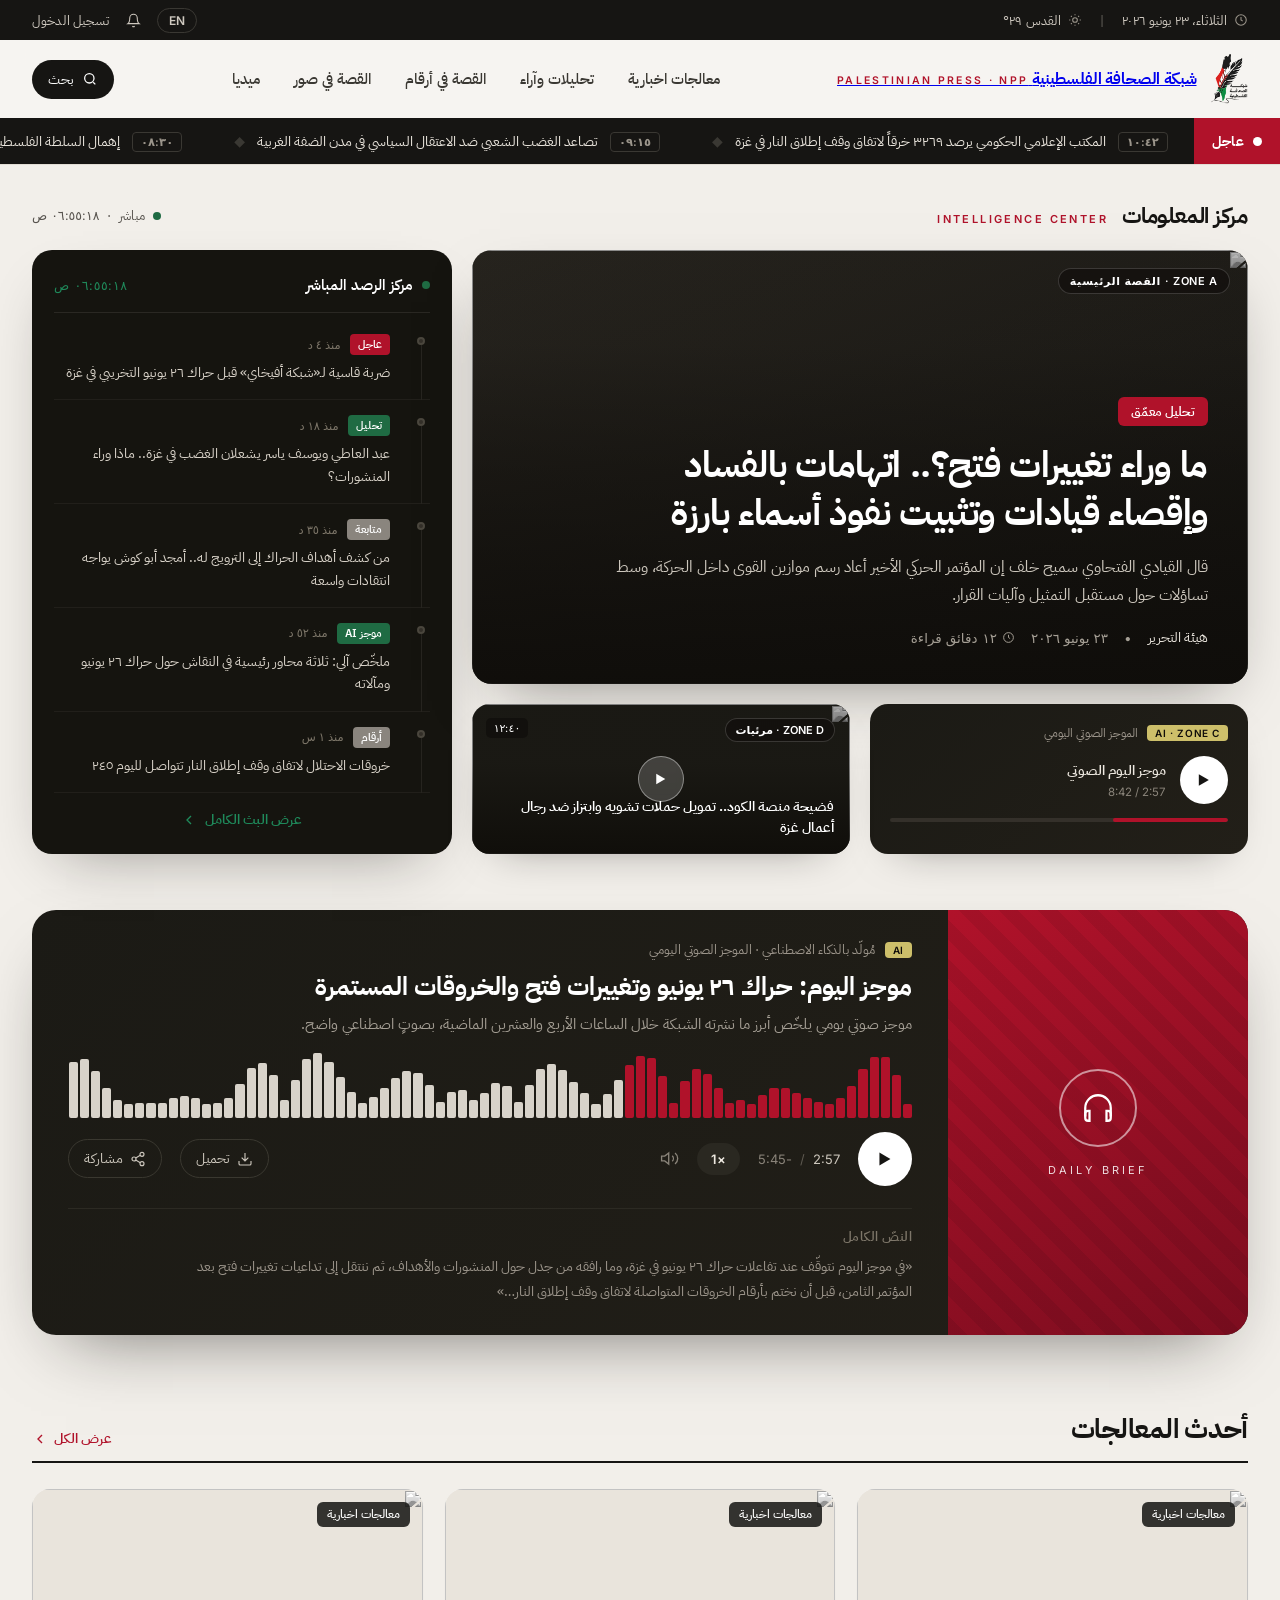
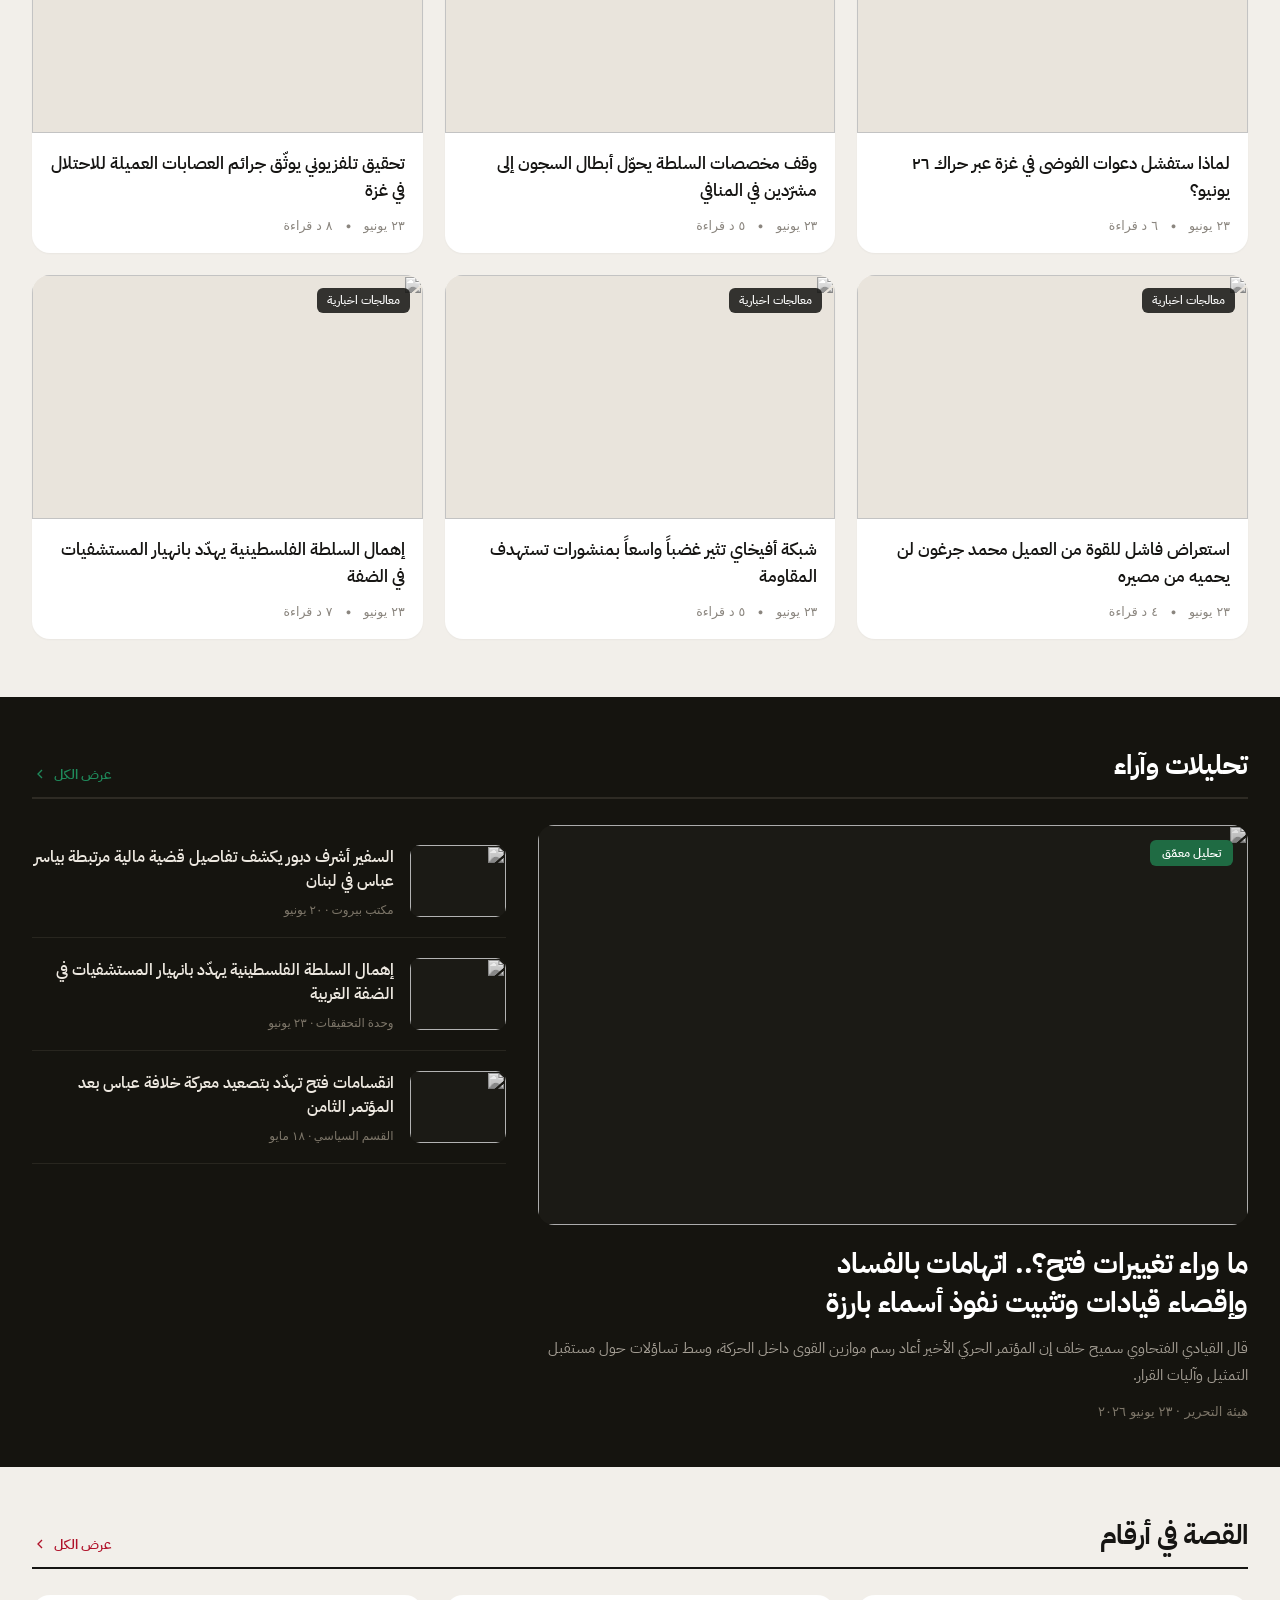
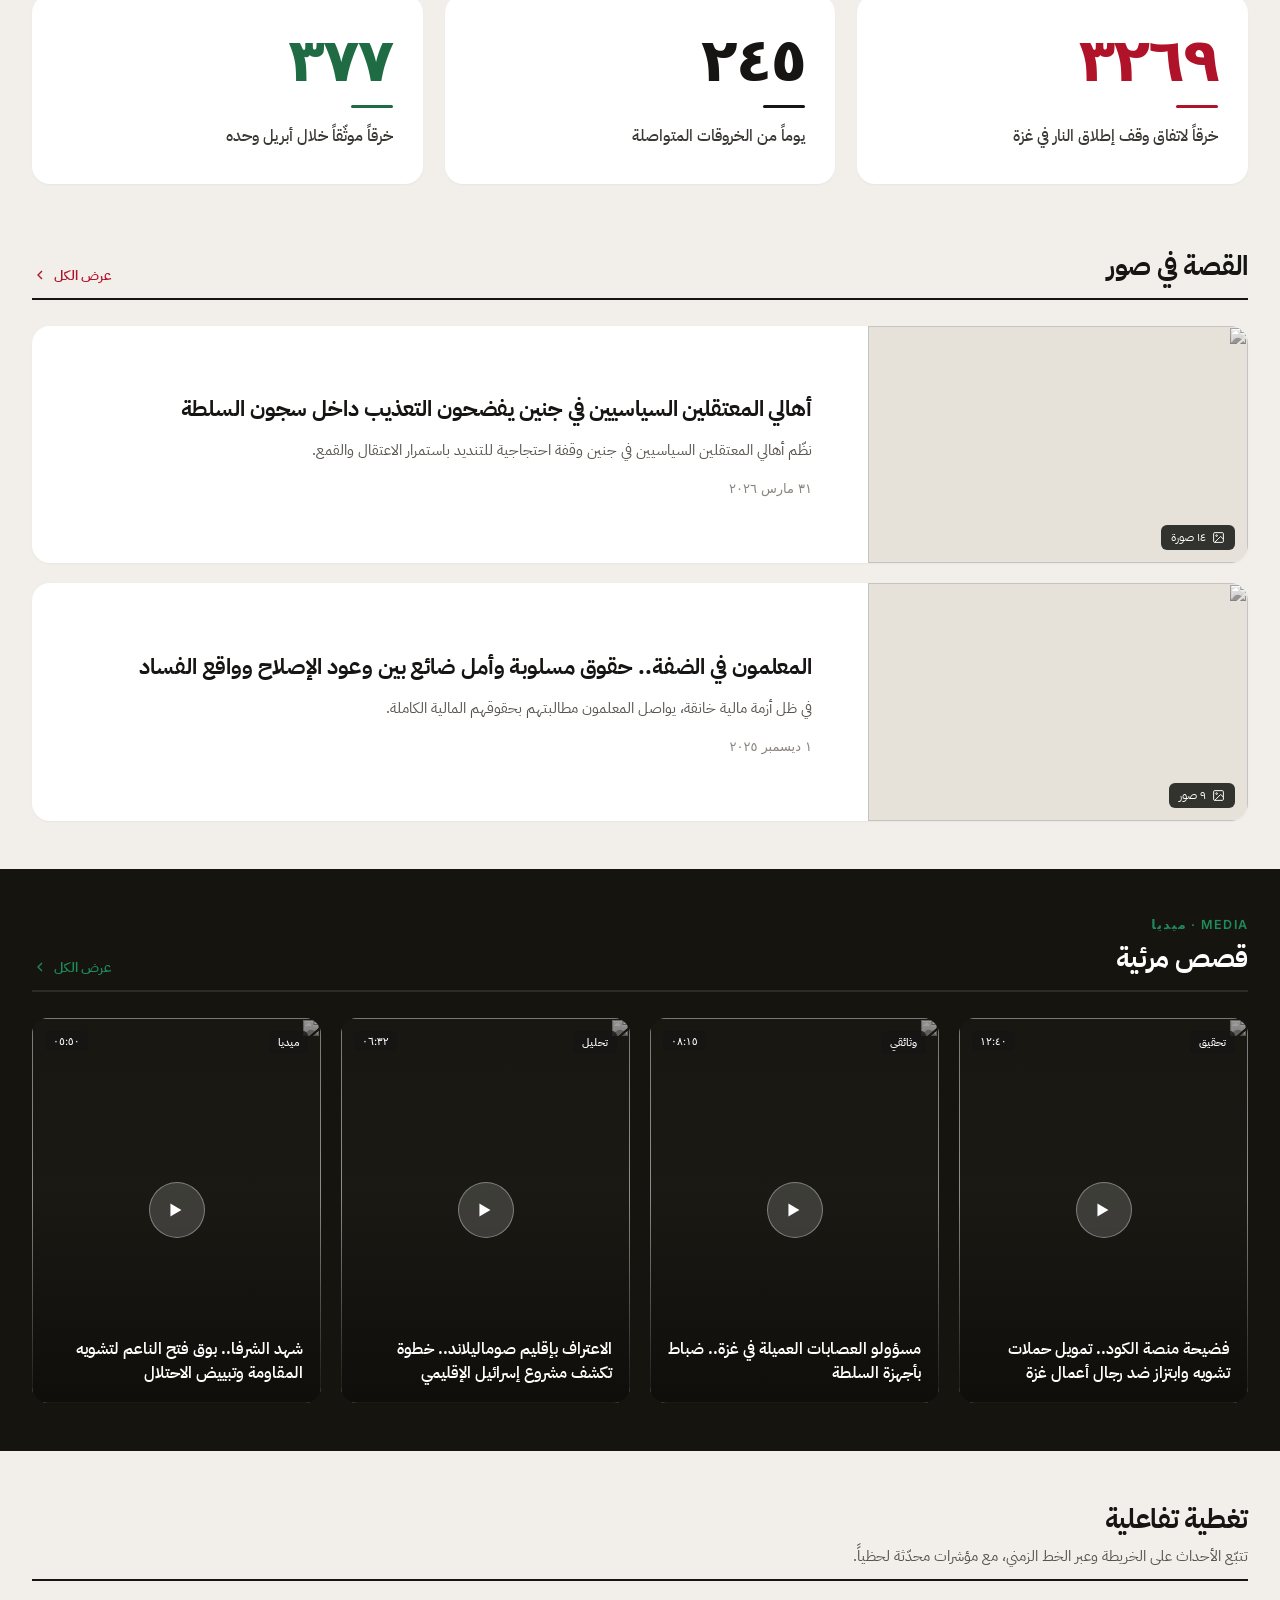
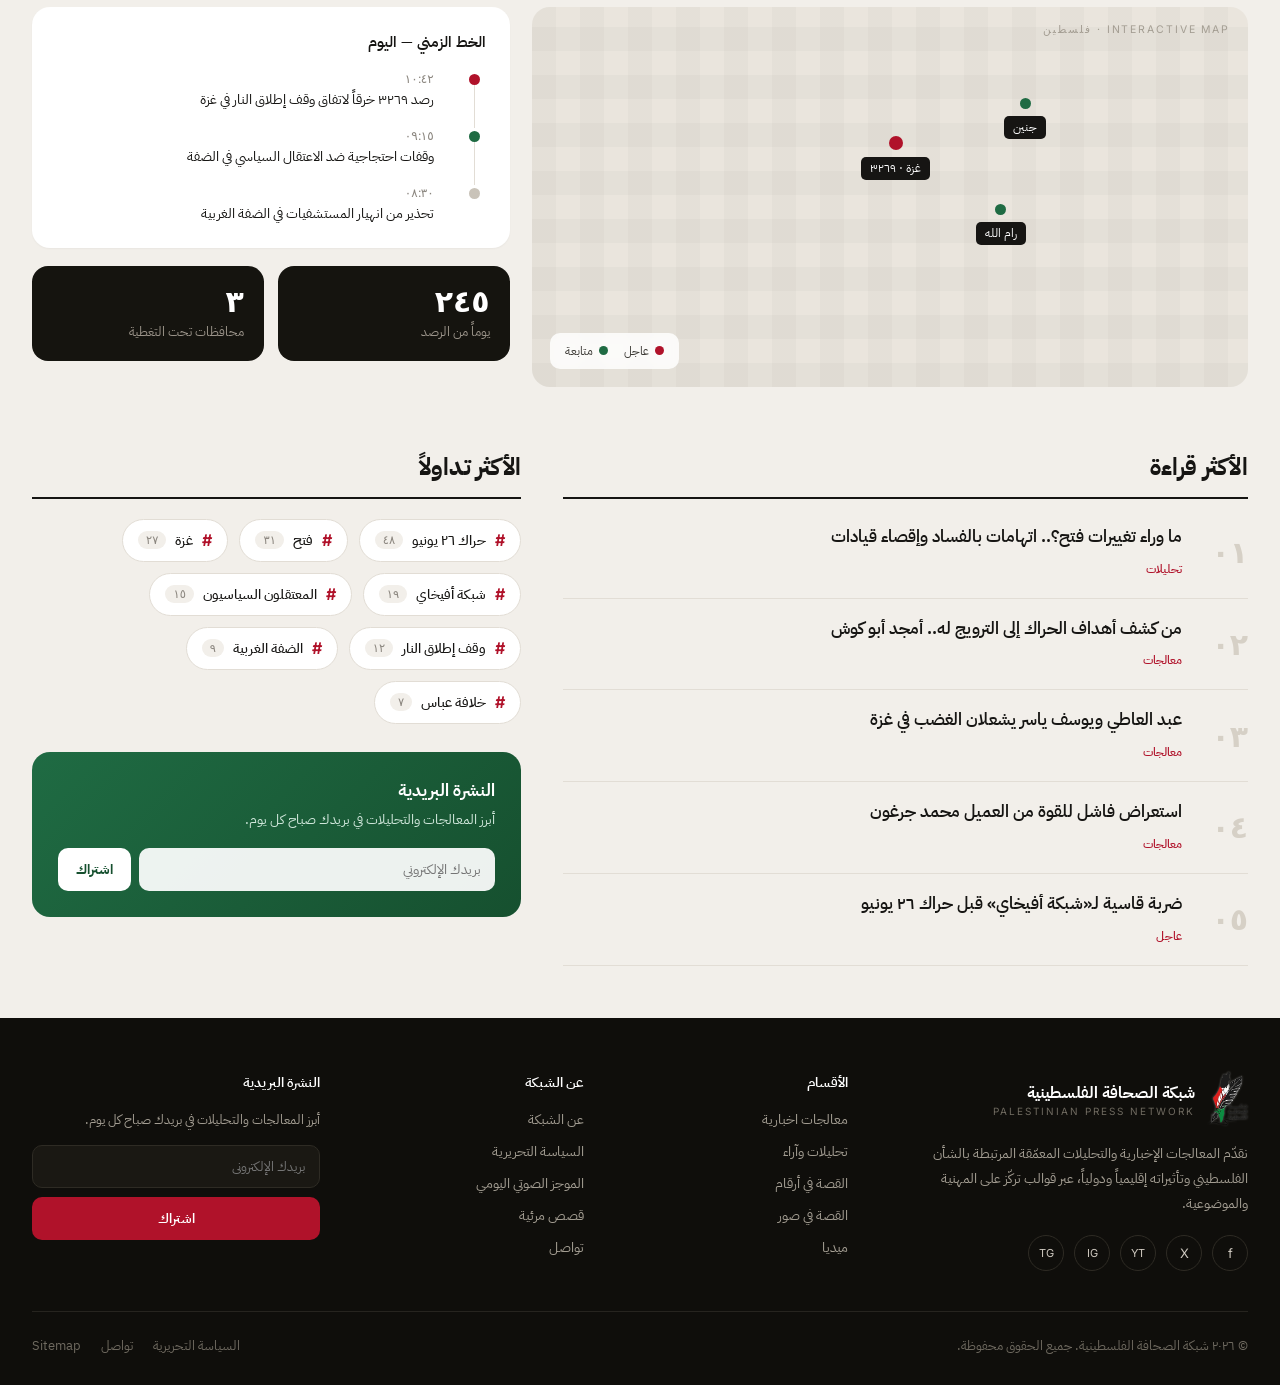
==== commit 94c75599: "en" ====
--- a/index.html
+++ b/index.html
@@ -47,11 +47,11 @@
         </span>
       </a>
       <nav class="mainnav">
-        <a class="mainnav__link" href="#" data-i18n="nav0">معالجات اخبارية</a>
-        <a class="mainnav__link" href="#" data-i18n="nav1">تحليلات وآراء</a>
-        <a class="mainnav__link" href="#" data-i18n="nav2">القصة في أرقام</a>
-        <a class="mainnav__link" href="#" data-i18n="nav3">القصة في صور</a>
-        <a class="mainnav__link" href="#" data-i18n="nav4">ميديا</a>
+        <a class="mainnav__link" href="articles.html" data-i18n="nav0">معالجات اخبارية</a>
+        <a class="mainnav__link" href="articles.html" data-i18n="nav1">تحليلات وآراء</a>
+        <a class="mainnav__link" href="articles.html" data-i18n="nav2">القصة في أرقام</a>
+        <a class="mainnav__link" href="articles.html" data-i18n="nav3">القصة في صور</a>
+        <a class="mainnav__link" href="articles.html" data-i18n="nav4">ميديا</a>
       </nav>
       <button class="search-btn" type="button">
         <svg width="16" height="16" viewBox="0 0 24 24" fill="none" stroke="#fff" stroke-width="1.9"><circle cx="11" cy="11" r="7"/><path d="m20 20-3.2-3.2"/></svg>
@@ -528,21 +528,21 @@
         <div>
           <div class="footer__heading" data-i18n="f_sections">الأقسام</div>
           <div class="footer__links">
-            <a href="#">معالجات اخبارية</a>
-            <a href="#">تحليلات وآراء</a>
-            <a href="#">القصة في أرقام</a>
-            <a href="#">القصة في صور</a>
-            <a href="#">ميديا</a>
+            <a href="articles.html">معالجات اخبارية</a>
+            <a href="articles.html">تحليلات وآراء</a>
+            <a href="articles.html">القصة في أرقام</a>
+            <a href="articles.html">القصة في صور</a>
+            <a href="articles.html">ميديا</a>
           </div>
         </div>
         <div>
           <div class="footer__heading" data-i18n="f_about">عن الشبكة</div>
           <div class="footer__links">
-            <a href="#" data-i18n="f_about">عن الشبكة</a>
-            <a href="#" data-i18n="f_policy">السياسة التحريرية</a>
+            <a href="about.html" data-i18n="f_about">عن الشبكة</a>
+            <a href="about.html" data-i18n="f_policy">السياسة التحريرية</a>
             <a href="#" data-i18n="s_audio">الموجز الصوتي اليومي</a>
             <a href="#" data-i18n="s_video">قصص مرئية</a>
-            <a href="#" data-i18n="f_contact">تواصل</a>
+            <a href="contact.html" data-i18n="f_contact">تواصل</a>
           </div>
         </div>
         <div>
@@ -557,8 +557,8 @@
       <div class="footer__bottom">
         <span class="footer__rights" data-i18n="rights">© ٢٠٢٦ شبكة الصحافة الفلسطينية. جميع الحقوق محفوظة.</span>
         <div class="footer__legal">
-          <a href="#" data-i18n="f_policy">السياسة التحريرية</a>
-          <a href="#" data-i18n="f_contact">تواصل</a>
+          <a href="about.html" data-i18n="f_policy">السياسة التحريرية</a>
+          <a href="contact.html" data-i18n="f_contact">تواصل</a>
           <a href="#">Sitemap</a>
         </div>
       </div>
--- a/assets/css/style.css
+++ b/assets/css/style.css
@@ -570,3 +570,722 @@
   .footer__grid { grid-template-columns: 1fr; }
   .topbar__group .topbar__item:nth-child(3) { display: none; }
 }
+
+
+/* ======================================================================
+   استايل الصفحات الداخلية (مولّد آلياً من تحويل صفحات DC)
+   ====================================================================== */
+
+/* ===== article.html ===== */
+
+/* شريط تقدّم القراءة العلوي */
+.article__progress { position: fixed; top: 0; inset-inline: 0; height: 3px; z-index: 60; background: transparent; }
+.article__progress-fill { height: 100%; width: 0%; background: var(--red); transition: width .1s linear; }
+
+/* تخطيط المقال: شريط مشاركة + المتن + الشريط الجانبي */
+.article { padding-top: 0; }
+.article__layout { display: grid; grid-template-columns: 64px minmax(0, 1fr) 340px; gap: 36px; align-items: start; }
+
+/* شريط المشاركة الجانبي اللاصق */
+.article__rail { position: sticky; top: 96px; display: flex; flex-direction: column; gap: 10px; padding-top: 40px; }
+.article__rail-label { font-family: var(--font-lat); font-size: 10.5px; font-weight: 600; letter-spacing: .1em; color: var(--muted-2); writing-mode: vertical-rl; transform: rotate(180deg); align-self: center; margin-bottom: 6px; }
+.article__rail-btn { width: 44px; height: 44px; border-radius: 50%; border: 1px solid var(--line); background: var(--paper); cursor: pointer; display: flex; align-items: center; justify-content: center; color: #3a3833; font-family: var(--font-lat); font-weight: 700; font-size: 16px; transition: transform .15s ease, border-color .15s ease; }
+.article__rail-btn:hover { transform: translateY(-2px); border-color: var(--ink); }
+.article__rail-btn--wa { color: var(--green); }
+
+/* المتن الرئيسي */
+.article__main { padding-top: 34px; min-width: 0; }
+.article__crumb { display: flex; align-items: center; gap: 8px; font-size: 13px; color: var(--muted-2); margin-bottom: 18px; }
+.article__crumb-link { color: var(--muted-2); text-decoration: none; }
+.article__crumb-link--active { color: var(--red); font-weight: 600; }
+.article__crumb-sep { opacity: .6; }
+.article__headline { margin: 0 0 20px; font-size: 40px; line-height: 1.32; font-weight: 700; letter-spacing: -.015em; text-wrap: balance; max-width: 24ch; color: var(--ink); }
+.article__deck { margin: 0 0 24px; font-size: 20px; line-height: 1.7; color: var(--muted); font-weight: 300; max-width: 60ch; }
+
+/* بيانات الكاتب */
+.article__byline { display: flex; align-items: center; justify-content: space-between; flex-wrap: wrap; gap: 14px; padding-bottom: 22px; border-bottom: 1px solid var(--line); }
+.article__byline-id { display: flex; align-items: center; gap: 12px; }
+.article__avatar { width: 46px; height: 46px; border-radius: 50%; background: var(--d-panel); color: #fff; display: flex; align-items: center; justify-content: center; font-weight: 700; font-size: 16px; flex-shrink: 0; }
+.article__author { font-size: 14.5px; font-weight: 600; color: var(--ink); text-decoration: none; }
+.article__author:hover { color: var(--red); }
+.article__byline-meta { font-size: 12.5px; color: var(--muted-2); margin-top: 2px; }
+.article__tools { display: flex; align-items: center; gap: 8px; }
+.article__tool { width: 38px; height: 38px; border-radius: 10px; border: 1px solid var(--line); background: var(--paper); cursor: pointer; display: flex; align-items: center; justify-content: center; font-family: var(--font-lat); font-size: 13px; font-weight: 600; color: var(--muted); transition: border-color .15s ease, background .15s ease, color .15s ease; }
+.article__tool:hover { border-color: var(--ink); }
+.article__tool--lg { font-size: 16px; font-weight: 700; color: var(--ink); }
+.article__tool.is-saved { background: var(--d-panel); border-color: var(--d-panel); color: #fff; }
+
+/* مشغّل الاستماع للمقال */
+.article__listen { margin: 24px 0; background: linear-gradient(135deg, var(--d-card-1), var(--d-card-2)); border-radius: 18px; padding: 20px 22px; color: var(--on-d-1); box-shadow: 0 18px 44px -30px rgba(20,18,14,.5); display: flex; align-items: center; gap: 14px; flex-wrap: wrap; }
+.article__listen-btn { flex-shrink: 0; width: 52px; height: 52px; }
+.article__listen-body { flex: 1; min-width: 200px; }
+.article__listen-head { display: flex; align-items: center; gap: 9px; margin-bottom: 8px; }
+.article__listen-title { font-size: 13.5px; font-weight: 600; color: #fff; }
+.article__listen-sub { font-size: 12px; color: #8a847a; }
+.article__wave { display: flex; align-items: flex-end; gap: 2px; height: 30px; cursor: pointer; }
+.article__wave-bar { flex: 1; border-radius: 2px; min-height: 3px; background: var(--d-chip); }
+.article__listen-foot { display: flex; align-items: center; gap: 12px; flex-shrink: 0; }
+.article__listen-time { font-family: var(--font-lat); font-size: 12.5px; color: var(--on-d-2); }
+.article__listen-slash { color: #5f5a51; }
+
+/* الصورة الرئيسية */
+.article__figure { margin: 24px 0 30px; }
+.article__figure-media { position: relative; aspect-ratio: 16/9; border-radius: 16px; overflow: hidden; background: var(--d-panel); }
+.article__caption { margin-top: 10px; font-size: 13px; color: var(--muted-2); display: flex; gap: 8px; }
+.article__caption-rule { width: 3px; background: var(--red); border-radius: 2px; flex-shrink: 0; }
+
+/* جسم المقال (الفقرات والعناوين الفرعية) */
+.article__prose { font-size: 18.5px; }
+.article__prose p { margin: 0 0 22px; line-height: 2.05; color: #2A2825; letter-spacing: -.002em; }
+.article__subhead { margin: 38px 0 16px; font-size: 25px; line-height: 1.45; font-weight: 700; color: var(--ink); letter-spacing: -.01em; }
+.article__dropcap { float: right; font-size: 62px; line-height: .82; font-weight: 700; color: var(--red); margin: 6px 14px 0 0; }
+.article__quote { margin: 32px 0; padding: 4px 26px; border-inline-start: 4px solid var(--red); background: var(--paper); border-radius: 0 14px 14px 0; }
+.article__quote p { margin: 0; padding: 22px 0; font-size: 24px; line-height: 1.7; font-weight: 600; color: var(--ink); }
+
+/* الوسوم */
+.article__tags { display: flex; flex-wrap: wrap; gap: 10px; margin: 32px 0 0; }
+.article__tag { display: flex; align-items: center; gap: 6px; background: var(--paper); border: 1px solid var(--line); padding: 8px 14px; border-radius: 22px; font-size: 13.5px; color: var(--ink); text-decoration: none; transition: border-color .15s ease; }
+.article__tag:hover { border-color: var(--ink); }
+.article__tag-hash { color: var(--red); font-family: var(--font-lat); }
+
+/* صفّ المشاركة */
+.article__share { display: flex; align-items: center; justify-content: space-between; flex-wrap: wrap; gap: 14px; margin: 28px 0; padding: 18px 22px; background: var(--paper); border-radius: 16px; box-shadow: 0 1px 2px rgba(20,18,14,.05); }
+.article__share-label { font-size: 14.5px; font-weight: 600; color: var(--ink); }
+.article__share-btns { display: flex; align-items: center; gap: 9px; flex-wrap: wrap; }
+.article__share-btn { display: flex; align-items: center; gap: 7px; background: var(--d-panel); color: #fff; border: none; padding: 9px 15px; border-radius: 22px; cursor: pointer; font-size: 13px; font-weight: 600; transition: transform .15s ease; }
+.article__share-btn:hover { transform: translateY(-2px); }
+.article__share-f { font-family: var(--font-lat); font-weight: 700; }
+.article__share-btn--wa { background: var(--green); }
+.article__share-btn--ghost { background: var(--paper); color: #3a3833; border: 1px solid var(--line); }
+
+/* نبذة الكاتب */
+.article__bio { display: flex; gap: 18px; align-items: flex-start; margin: 8px 0 36px; padding: 24px; background: var(--d-panel); border-radius: 18px; color: var(--on-d-1); }
+.article__bio-avatar { width: 58px; height: 58px; border-radius: 50%; background: var(--d-chip); color: #fff; display: flex; align-items: center; justify-content: center; font-weight: 700; font-size: 20px; flex-shrink: 0; }
+.article__bio-body { flex: 1; }
+.article__bio-name { display: inline-block; font-size: 16px; font-weight: 700; color: #fff; margin-bottom: 5px; text-decoration: none; }
+.article__bio-desc { margin: 0 0 12px; font-size: 13.5px; line-height: 1.8; color: var(--on-d-4); }
+.article__bio-link { font-size: 12.5px; color: var(--green-bright); font-weight: 600; text-decoration: none; }
+
+/* الشريط الجانبي */
+.article__sidebar { position: sticky; top: 96px; padding-top: 34px; display: flex; flex-direction: column; gap: 18px; }
+.article__widget { background: var(--paper); border-radius: 18px; padding: 22px; box-shadow: 0 1px 2px rgba(20,18,14,.05); }
+.article__widget--top { border-top: 3px solid var(--red); }
+.article__widget-head { display: flex; align-items: center; gap: 9px; margin-bottom: 16px; }
+.article__widget-title { font-size: 15px; font-weight: 700; color: var(--ink); }
+.article__widget-title--solo { display: block; margin-bottom: 14px; }
+.article__points { list-style: none; margin: 0; padding: 0; display: flex; flex-direction: column; gap: 14px; }
+.article__point { display: flex; gap: 11px; font-size: 14px; line-height: 1.7; color: #2A2825; }
+.article__point-dot { width: 7px; height: 7px; border-radius: 50%; background: var(--red); margin-top: 8px; flex-shrink: 0; }
+.article__toc { display: flex; flex-direction: column; gap: 2px; }
+.article__toc-link { padding: 9px 12px; border-radius: 10px; font-size: 14px; color: var(--muted); text-decoration: none; border-inline-start: 2px solid transparent; }
+.article__toc-link--active { color: #3a3833; border-inline-start-color: var(--red); background: #FAF8F4; }
+.article__most { display: flex; flex-direction: column; gap: 15px; }
+.article__most-item { display: flex; gap: 12px; align-items: flex-start; text-decoration: none; }
+.article__most-rank { font-family: var(--font-lat); font-weight: 800; font-size: 19px; color: #D6D0C6; width: 18px; flex-shrink: 0; }
+.article__most-title { font-size: 14px; line-height: 1.5; color: var(--ink); font-weight: 500; }
+.article__most-item:hover .article__most-title { color: var(--red); }
+.article__nl { margin-top: 0; }
+
+/* اقرأ أيضاً */
+.article__related { padding: 20px 0 70px; }
+.article__card-link { color: inherit; text-decoration: none; }
+.article__card-link:hover { color: var(--red); }
+
+/* إشعار منبثق */
+.article__toast { position: fixed; bottom: 24px; left: 50%; transform: translateX(-50%) translateY(12px); z-index: 90; background: var(--d-panel); color: #fff; padding: 13px 22px; border-radius: 24px; font-size: 14px; box-shadow: 0 18px 44px -18px rgba(0,0,0,.5); display: flex; align-items: center; gap: 9px; opacity: 0; pointer-events: none; transition: opacity .25s ease, transform .25s ease; }
+.article__toast.is-visible { opacity: 1; transform: translateX(-50%) translateY(0); }
+
+/* استجابة */
+@media (max-width: 1024px) {
+  .article__layout { grid-template-columns: 1fr; }
+  .article__rail { position: static; flex-direction: row; flex-wrap: wrap; padding-top: 24px; }
+  .article__rail-label { writing-mode: horizontal-tb; transform: none; align-self: center; margin-bottom: 0; }
+  .article__sidebar { position: static; }
+}
+@media (max-width: 768px) {
+  .article__headline { font-size: 28px; }
+  .article__deck { font-size: 17px; }
+  .article__quote p { font-size: 20px; }
+}
+
+/* ===== articles.html ===== */
+/* صفحة الأرشيف: هيرو بحث + شبكة كروت معالجات مع تصفية حيّة.
+   تعيد استخدام: .wrap .card .card__media .card__cat .card__body .card__title
+   .mono .cover-abs .play-circle .lat ومتغيرات الألوان. */
+
+/* --- هيرو البحث --- */
+.articles__hero { background: var(--d-panel); color: #fff; }
+.articles__hero-inner { padding: 46px var(--pad-x) 40px; }
+.articles__kicker {
+  font-family: var(--font-lat); font-size: 12px; font-weight: 600;
+  letter-spacing: .22em; color: var(--red); margin-bottom: 10px;
+}
+.articles__title {
+  margin: 0 0 26px; font-size: 44px; font-weight: 700;
+  letter-spacing: -.015em; line-height: 1.2; color: #fff;
+}
+.articles__search { position: relative; max-width: 760px; }
+.articles__search-icon { position: absolute; top: 50%; inset-inline-start: 20px; transform: translateY(-50%); }
+.articles__search-input {
+  width: 100%; height: 62px; border: none; border-radius: 16px;
+  background: var(--d-card-2); color: #fff; font-family: var(--font-ar);
+  font-size: 17px; padding: 0 56px; outline: none;
+}
+.articles__search-input::placeholder { color: #9b958b; }
+.articles__search-clear {
+  position: absolute; top: 50%; inset-inline-end: 18px; transform: translateY(-50%);
+  width: 30px; height: 30px; border-radius: 50%; background: #3a372f;
+  border: none; cursor: pointer; display: flex; align-items: center; justify-content: center;
+}
+.articles__suggest { display: flex; align-items: center; gap: 10px; margin-top: 18px; flex-wrap: wrap; }
+.articles__suggest-label { font-size: 13px; color: var(--on-d-5); }
+.articles__sug {
+  background: transparent; border: 1px solid #3a372f; color: var(--on-d-2);
+  padding: 6px 13px; border-radius: 20px; cursor: pointer;
+  font-family: var(--font-ar); font-size: 13px; transition: all .15s ease;
+}
+.articles__sug:hover { background: var(--ink); color: #fff; border-color: var(--ink); }
+
+/* --- تخطيط الجسم --- */
+.articles__layout {
+  display: grid; grid-template-columns: 288px minmax(0, 1fr);
+  gap: 32px; align-items: start;
+}
+
+/* --- شريط الفلاتر --- */
+.articles__facets {
+  position: sticky; top: 96px; padding-top: 30px;
+  display: flex; flex-direction: column; gap: 18px;
+}
+.articles__facets-head { display: flex; align-items: center; justify-content: space-between; }
+.articles__facets-title { font-size: 16px; font-weight: 700; }
+.articles__reset {
+  background: none; border: none; color: var(--red);
+  font-size: 13px; font-weight: 600; cursor: pointer; font-family: var(--font-ar);
+}
+.articles__facet-card {
+  background: var(--paper); border-radius: 16px; padding: 18px 20px;
+  box-shadow: 0 1px 2px rgba(20, 18, 14, .05);
+}
+.articles__facet-h { font-size: 13.5px; font-weight: 700; color: var(--ink); margin-bottom: 12px; }
+
+/* التصنيف */
+.articles__cat-list { display: flex; flex-direction: column; gap: 2px; }
+.articles__cat {
+  display: flex; align-items: center; justify-content: space-between; gap: 8px;
+  border: none; background: transparent; cursor: pointer; padding: 9px 11px;
+  border-radius: 10px; text-align: start; font-family: var(--font-ar);
+  transition: background .15s ease;
+}
+.articles__cat:hover { background: #F0ECE5; }
+.articles__cat.is-active { background: #F4EEEA; }
+.articles__cat-name {
+  display: flex; align-items: center; gap: 9px;
+  font-size: 14px; color: #3a3833; font-weight: 500;
+}
+.articles__cat.is-active .articles__cat-name { color: var(--red); font-weight: 700; }
+.articles__cat-count { font-family: var(--font-lat); font-size: 12px; color: var(--muted-2); }
+.articles__dot { width: 8px; height: 8px; border-radius: 50%; flex-shrink: 0; }
+.articles__dot--grey  { background: var(--muted-2); }
+.articles__dot--red   { background: var(--red); }
+.articles__dot--green { background: var(--green); }
+.articles__dot--ink   { background: var(--ink); }
+.articles__dot--gold  { background: #C99A2E; }
+.articles__dot--blue  { background: #2A6FDB; }
+
+/* نوع المحتوى */
+.articles__type-list { display: flex; flex-direction: column; gap: 9px; }
+.articles__type { display: flex; align-items: center; gap: 10px; cursor: pointer; }
+.articles__check { position: absolute; opacity: 0; width: 0; height: 0; }
+.articles__check-box {
+  width: 20px; height: 20px; border-radius: 6px; border: 2px solid #D6D0C6;
+  background: #fff; display: flex; align-items: center; justify-content: center; flex-shrink: 0;
+}
+.articles__check-box svg { width: 12px; height: 12px; opacity: 0; }
+.articles__check:checked + .articles__check-box { border-color: var(--red); background: var(--red); }
+.articles__check:checked + .articles__check-box svg { opacity: 1; }
+.articles__type-label { font-size: 14px; color: #3a3833; }
+
+/* الفترة الزمنية */
+.articles__time-list { display: flex; flex-wrap: wrap; gap: 8px; }
+.articles__time {
+  border: 1px solid var(--line); background: #fff; color: #3a3833;
+  padding: 7px 13px; border-radius: 18px; cursor: pointer;
+  font-family: var(--font-ar); font-size: 13px; font-weight: 500;
+  transition: all .15s ease;
+}
+.articles__time.is-active { background: var(--ink); color: #fff; border-color: var(--ink); }
+
+/* --- النتائج --- */
+.articles__results { padding-top: 30px; min-width: 0; padding-bottom: 60px; }
+.articles__toolbar {
+  display: flex; align-items: center; justify-content: space-between;
+  flex-wrap: wrap; gap: 14px; margin-bottom: 18px;
+}
+.articles__count { font-size: 15px; color: var(--muted); }
+.articles__count b { color: var(--ink); font-size: 18px; }
+.articles__tools { display: flex; align-items: center; gap: 12px; }
+.articles__sort { display: flex; align-items: center; gap: 7px; }
+.articles__sort-label { font-size: 13px; color: var(--muted-2); }
+.articles__sort-btn {
+  border: none; background: transparent; color: var(--muted);
+  padding: 7px 13px; border-radius: 18px; cursor: pointer;
+  font-family: var(--font-ar); font-size: 13px; font-weight: 600;
+}
+.articles__sort-btn.is-active { background: var(--ink); color: #fff; }
+.articles__view { display: flex; gap: 3px; background: #E7E2DA; padding: 3px; border-radius: 11px; }
+.articles__view-btn {
+  width: 36px; height: 34px; border: none; border-radius: 8px; background: transparent;
+  color: var(--muted-2); cursor: pointer; display: flex; align-items: center; justify-content: center;
+}
+.articles__view-btn.is-active { background: #fff; color: var(--ink); }
+
+/* شارات الفلاتر النشطة */
+.articles__chips { display: flex; align-items: center; flex-wrap: wrap; gap: 9px; margin-bottom: 22px; }
+.articles__chip {
+  display: flex; align-items: center; gap: 8px; background: #fff;
+  border: 1px solid var(--line); padding: 7px 13px; border-radius: 20px;
+  cursor: pointer; font-family: var(--font-ar); font-size: 13px; color: var(--ink);
+  transition: border-color .15s ease;
+}
+.articles__chip:hover { border-color: var(--ink); }
+.articles__chip svg { width: 13px; height: 13px; }
+
+/* الشبكة */
+.articles__grid { display: grid; grid-template-columns: repeat(2, 1fr); gap: 22px; }
+.articles__card { display: flex; flex-direction: column; animation: fadeUp .3s ease; }
+.articles__card[hidden] { display: none; }
+.articles__card-cover { display: block; position: absolute; inset: 0; }
+.articles__card-body { display: flex; flex-direction: column; flex: 1; }
+.articles__card-link { color: inherit; text-decoration: none; }
+.articles__card-link:hover { color: var(--red); }
+.articles__excerpt { margin: 0 0 16px; font-size: 13.5px; line-height: 1.7; color: var(--muted); }
+.articles__meta {
+  margin-top: auto; display: flex; align-items: center; gap: 11px;
+  font-size: 12.5px; color: var(--muted-2); font-family: var(--font-lat);
+}
+.articles__by { font-family: var(--font-ar); color: var(--muted-2); text-decoration: none; }
+.articles__by:hover { color: var(--red); }
+
+/* عرض القائمة */
+.articles__grid.is-list { grid-template-columns: 1fr; gap: 16px; }
+.articles__grid.is-list .articles__card { flex-direction: row; }
+.articles__grid.is-list .card__media { width: 240px; flex-shrink: 0; aspect-ratio: 16/11; }
+.articles__grid.is-list .articles__card-body { padding: 22px 24px 22px 0; justify-content: center; }
+.articles__grid.is-list .card__title { font-size: 21px; }
+.articles__grid.is-list .articles__excerpt { font-size: 14.5px; max-width: 64ch; }
+
+/* حالة عدم وجود نتائج */
+.articles__empty { text-align: center; padding: 70px 20px; animation: fadeUp .3s ease; }
+.articles__empty[hidden] { display: none; }
+.articles__empty-icon {
+  width: 74px; height: 74px; border-radius: 50%; background: #E7E2DA;
+  display: flex; align-items: center; justify-content: center; margin: 0 auto 18px;
+}
+.articles__empty-title { font-size: 19px; font-weight: 700; margin-bottom: 8px; }
+.articles__empty-desc { margin: 0 0 18px; font-size: 14.5px; color: var(--muted); }
+.articles__empty-btn {
+  background: var(--ink); color: #fff; border: none; padding: 11px 22px;
+  border-radius: 24px; cursor: pointer; font-family: var(--font-ar); font-size: 14px; font-weight: 600;
+}
+
+@media (max-width: 1024px) {
+  .articles__layout { grid-template-columns: 1fr; }
+  .articles__facets { position: static; top: auto; }
+}
+@media (max-width: 768px) {
+  .articles__title { font-size: 30px; }
+  .articles__grid { grid-template-columns: 1fr; }
+  .articles__grid.is-list .articles__card { flex-direction: column; }
+  .articles__grid.is-list .card__media { width: 100%; aspect-ratio: 16/10; }
+  .articles__grid.is-list .articles__card-body { padding: 18px 18px 20px; }
+}
+
+/* ===== author.html ===== */
+/* صفحة الكاتب: هيرو + كارت إحصائيات متراكب + تبويبات مقالات/فيديو/نبذة + شريط جانبي.
+   كل ألوان البراند عبر التوكنز (var(--red)/--green/--ink…). تدرّجات الخريطة الحرارية
+   فقط hex لعدم وجود توكنز لها. الكلاسات كلها بادئة author- لتفادي أي تعارض. */
+
+/* --- هيرو الكاتب --- */
+.author-hero { position: relative; overflow: hidden; background: var(--d-panel); color: #fff; }
+.author-hero__tex { position: absolute; inset: 0; background-image: repeating-linear-gradient(135deg, rgba(255,255,255,.022) 0 14px, transparent 14px 28px); }
+.author-hero__inner { position: relative; display: flex; align-items: flex-start; gap: 30px; flex-wrap: wrap; padding-top: 50px; padding-bottom: 130px; }
+.author-hero__photo-wrap { position: relative; flex-shrink: 0; }
+.author-hero__photo { width: 140px; height: 140px; border-radius: 24px; overflow: hidden; background: var(--d-card-2); border: 1px solid var(--d-line); }
+.author-hero__verify { position: absolute; bottom: -8px; inset-inline-start: -8px; width: 34px; height: 34px; border-radius: 50%; background: var(--green); border: 3px solid var(--d-panel); display: flex; align-items: center; justify-content: center; }
+.author-hero__main { flex: 1; min-width: 280px; }
+.author-hero__top { display: flex; align-items: center; gap: 11px; margin-bottom: 8px; flex-wrap: wrap; }
+.author-hero__role { font-family: var(--font-lat); font-size: 11.5px; font-weight: 600; letter-spacing: .16em; color: var(--gold); }
+.author-hero__bullet { width: 4px; height: 4px; border-radius: 50%; background: #5f5a51; }
+.author-hero__loc { font-size: 13px; color: var(--on-d-4); display: flex; align-items: center; gap: 5px; }
+.author-hero__name { margin: 0 0 14px; font-size: 42px; font-weight: 700; letter-spacing: -.015em; }
+.author-hero__bio { margin: 0 0 22px; font-size: 16.5px; line-height: 1.85; color: var(--on-d-2); max-width: 62ch; }
+.author-hero__actions { display: flex; align-items: center; gap: 12px; flex-wrap: wrap; }
+.author-hero__follow { display: flex; align-items: center; gap: 8px; background: var(--red); color: #fff; border: 1px solid var(--red); padding: 11px 24px; border-radius: 26px; cursor: pointer; font-family: var(--font-ar); font-size: 15px; font-weight: 600; transition: background .15s, color .15s, border-color .15s; }
+.author-hero__follow-check { display: none; }
+.author-hero__follow.is-following { background: #fff; color: var(--ink); border-color: #fff; }
+.author-hero__follow.is-following .author-hero__follow-check { display: block; }
+.author-hero__socials { display: flex; align-items: center; gap: 8px; }
+.author-hero__soc { width: 42px; height: 42px; border-radius: 50%; border: 1px solid #3a372f; display: flex; align-items: center; justify-content: center; cursor: pointer; color: var(--on-d-2); transition: background .15s, border-color .15s, color .15s; }
+.author-hero__soc--lat { font-family: var(--font-lat); font-weight: 700; font-size: 15px; }
+.author-hero__soc:hover { background: var(--d-chip); border-color: var(--d-chip); color: #fff; }
+
+/* --- كارت الإحصائيات المتراكب --- */
+.author-stats { margin-top: -66px; position: relative; z-index: 2; background: var(--paper); border-radius: 20px; padding: 6px; box-shadow: 0 26px 60px -34px rgba(20,18,14,.5); display: grid; grid-template-columns: repeat(4, 1fr); }
+.author-stats__cell { padding: 24px 26px; }
+.author-stats__cell--div { border-inline-end: 1px solid #EFEAE2; }
+.author-stats__value { font-family: var(--font-lat); font-weight: 800; font-size: 34px; line-height: 1; }
+.author-stats__value--ink { color: var(--ink); }
+.author-stats__value--red { color: var(--red); }
+.author-stats__value--green { color: var(--green); }
+.author-stats__unit { font-size: 20px; }
+.author-stats__label { margin-top: 6px; font-size: 13.5px; color: var(--muted-2); }
+
+/* --- شبكة جسم الصفحة --- */
+.author-body { display: grid; grid-template-columns: minmax(0, 1fr) 320px; gap: 36px; align-items: start; padding-top: 34px; padding-bottom: 60px; }
+.author-body__main { min-width: 0; }
+
+/* --- التبويبات --- */
+.author-tabs { display: flex; align-items: center; gap: 4px; border-bottom: 1px solid var(--line); margin-bottom: 26px; }
+.author-tabs__btn { position: relative; background: none; border: none; cursor: pointer; padding: 13px 18px; font-family: var(--font-ar); font-size: 15px; font-weight: 500; color: var(--muted-2); }
+.author-tabs__btn::after { content: ""; position: absolute; bottom: -1px; inset-inline: 14px; height: 3px; border-radius: 3px; background: transparent; }
+.author-tabs__btn.is-active { font-weight: 700; color: var(--ink); }
+.author-tabs__btn.is-active::after { background: var(--red); }
+
+/* --- ألواح التبويبات --- */
+.author-panel { display: none; }
+.author-panel.is-active { display: block; animation: fadeUp .3s ease; }
+
+/* --- المقال المثبّت --- */
+.author-pinned { position: relative; display: flex; flex-direction: column; justify-content: flex-end; border-radius: 20px; overflow: hidden; background: var(--d-panel); min-height: 340px; margin-bottom: 22px; text-decoration: none; cursor: pointer; transition: transform .2s ease, box-shadow .2s ease; }
+.author-pinned:hover { transform: translateY(-4px); box-shadow: 0 22px 48px -26px rgba(20,18,14,.42); }
+.author-pinned__img { filter: grayscale(1) contrast(1.05) brightness(.82); }
+.author-pinned__overlay { position: absolute; inset: 0; background: linear-gradient(0deg, rgba(15,13,10,.95) 0%, rgba(15,13,10,.4) 55%, transparent 80%); }
+.author-pinned__flag { position: absolute; top: 18px; inset-inline-start: 18px; z-index: 2; display: flex; align-items: center; gap: 7px; background: rgba(15,13,10,.6); backdrop-filter: blur(6px); border: 1px solid rgba(255,255,255,.16); color: #fff; font-size: 11.5px; font-weight: 600; padding: 5px 12px; border-radius: 20px; }
+.author-pinned__body { position: relative; padding: 32px 34px; }
+.author-pinned__cat { display: inline-block; background: var(--red); color: #fff; font-size: 12px; font-weight: 600; padding: 5px 12px; border-radius: 6px; margin-bottom: 14px; }
+.author-pinned__title { margin: 0 0 12px; font-size: 30px; line-height: 1.34; font-weight: 700; color: #fff; letter-spacing: -.01em; max-width: 26ch; text-wrap: balance; }
+.author-pinned__meta { display: flex; align-items: center; gap: 13px; font-family: var(--font-lat); font-size: 13px; color: var(--on-d-3); }
+
+/* --- شبكة مقالات الكاتب (تعيد استخدام .card) --- */
+.author-grid { display: grid; grid-template-columns: repeat(2, 1fr); gap: 20px; }
+.author-grid__link { color: inherit; text-decoration: none; }
+.author-grid__link:hover { color: var(--red); }
+
+/* --- قائمة الأكثر قراءة --- */
+.author-ranklist { display: flex; flex-direction: column; }
+.author-rank { display: flex; align-items: center; gap: 22px; padding: 20px 0; border-bottom: 1px solid var(--line); cursor: pointer; text-decoration: none; transition: opacity .15s; }
+.author-rank:hover { opacity: .7; }
+.author-rank__n { font-family: var(--font-lat); font-weight: 800; font-size: 34px; color: #D6D0C6; width: 54px; flex-shrink: 0; text-align: center; }
+.author-rank__body { flex: 1; }
+.author-rank__title { margin: 0 0 7px; font-size: 18px; line-height: 1.5; font-weight: 600; color: var(--ink); }
+.author-rank__meta { display: flex; align-items: center; gap: 11px; font-family: var(--font-lat); font-size: 12.5px; color: var(--muted-2); }
+.author-rank__cat { color: var(--red); font-weight: 600; font-family: var(--font-ar); }
+.author-rank__chev { flex-shrink: 0; }
+
+/* --- فيديوهات الكاتب --- */
+.author-videos { display: grid; grid-template-columns: repeat(2, 1fr); gap: 20px; }
+.author-vid { cursor: pointer; }
+.author-vid__media { position: relative; aspect-ratio: 16/9; border-radius: 16px; overflow: hidden; background: var(--d-panel); transition: transform .2s ease; }
+.author-vid:hover .author-vid__media { transform: translateY(-4px); }
+.author-vid__img { filter: grayscale(1) contrast(1.05) brightness(.72); }
+.author-vid__overlay { position: absolute; inset: 0; background: linear-gradient(0deg, rgba(15,13,9,.85), transparent 60%); }
+.author-vid__dur { position: absolute; top: 13px; inset-inline-end: 13px; z-index: 2; background: rgba(15,13,10,.7); color: #fff; font-size: 11px; font-family: var(--font-lat); padding: 3px 8px; border-radius: 5px; }
+.author-vid__title { position: absolute; bottom: 0; z-index: 2; margin: 0; padding: 18px; font-size: 16px; line-height: 1.5; font-weight: 600; color: #fff; }
+
+/* --- نبذة + اقتباس --- */
+.author-about { background: var(--paper); border-radius: 18px; padding: 28px 30px; box-shadow: 0 1px 2px rgba(20,18,14,.05); margin-bottom: 20px; }
+.author-about__h { margin: 0 0 14px; font-size: 19px; font-weight: 700; }
+.author-about__p { margin: 0 0 16px; font-size: 15.5px; line-height: 1.95; color: #2A2825; }
+.author-about__p--last { margin-bottom: 0; }
+.author-quote { margin: 0; position: relative; overflow: hidden; background: var(--d-panel); border-radius: 18px; padding: 34px 32px; color: #fff; }
+.author-quote__mark { position: absolute; top: 8px; inset-inline-start: 24px; font-size: 120px; line-height: 1; color: var(--d-line); font-family: Georgia, serif; }
+.author-quote__text { margin: 0 0 16px; position: relative; font-size: 23px; line-height: 1.7; font-weight: 600; max-width: 46ch; }
+.author-quote__by { font-size: 13.5px; color: var(--on-d-4); }
+
+/* --- الشريط الجانبي --- */
+.author-side { display: flex; flex-direction: column; gap: 18px; }
+.author-widget { background: var(--paper); border-radius: 18px; padding: 20px 22px; box-shadow: 0 1px 2px rgba(20,18,14,.05); }
+.author-widget__head { display: flex; align-items: center; justify-content: space-between; margin-bottom: 14px; }
+.author-widget__title { font-size: 14.5px; font-weight: 700; }
+.author-widget__title--mb { margin-bottom: 14px; }
+.author-widget__note { font-size: 12px; color: var(--muted-2); }
+
+/* خريطة نشاط النشر — تدرّجات أخضر بلا توكنز عدا المستوى الأعلى */
+.author-heat { display: grid; grid-template-rows: repeat(7, 11px); grid-auto-flow: column; gap: 4px; }
+.author-heat__cell { width: 11px; height: 11px; border-radius: 3px; background: #ECE7DF; transition: transform .12s ease; }
+.author-heat__cell:hover { transform: scale(1.35); }
+.author-heat__cell--0 { background: #ECE7DF; }
+.author-heat__cell--1 { background: #bcd6c6; }
+.author-heat__cell--2 { background: #6fa886; }
+.author-heat__cell--3 { background: var(--green); }
+.author-heat__legend { display: flex; align-items: center; justify-content: flex-end; gap: 6px; margin-top: 12px; font-size: 11px; color: var(--muted-2); }
+.author-heat__key { width: 11px; height: 11px; border-radius: 3px; }
+.author-heat__key--0 { background: #ECE7DF; }
+.author-heat__key--1 { background: #bcd6c6; }
+.author-heat__key--2 { background: #6fa886; }
+.author-heat__key--3 { background: var(--green); }
+
+/* المحاور (chips) */
+.author-beats { display: flex; flex-wrap: wrap; gap: 9px; }
+.author-beat { display: flex; align-items: center; gap: 6px; background: var(--bg); padding: 7px 13px; border-radius: 20px; font-size: 13px; }
+.author-beat__hash { color: var(--red); font-family: var(--font-lat); }
+
+/* الاشتراك بالكاتب */
+.author-subscribe { background: linear-gradient(135deg, var(--green), var(--green-deep)); border-radius: 18px; padding: 22px; color: #fff; }
+.author-subscribe__title { font-size: 16px; font-weight: 700; margin-bottom: 6px; }
+.author-subscribe__desc { margin: 0 0 14px; font-size: 13px; line-height: 1.7; color: #cfe6da; }
+.author-subscribe__form { display: flex; flex-direction: column; gap: 8px; }
+.author-subscribe__input { border: none; border-radius: 10px; padding: 11px 14px; font-family: var(--font-ar); font-size: 13.5px; background: rgba(255,255,255,.92); }
+.author-subscribe__btn { background: #fff; color: var(--green-deep); border: none; border-radius: 10px; padding: 11px; font-weight: 700; font-family: var(--font-ar); font-size: 13.5px; cursor: pointer; }
+
+/* --- استجابة صفحة الكاتب --- */
+@media (max-width: 1024px) {
+  .author-body { grid-template-columns: 1fr; }
+}
+@media (max-width: 768px) {
+  .author-hero__name { font-size: 32px; }
+  .author-stats { grid-template-columns: repeat(2, 1fr); }
+  .author-stats__cell:nth-child(2) { border-inline-end: none; }
+  .author-grid,
+  .author-videos { grid-template-columns: 1fr; }
+}
+
+/* ===== about.html ===== */
+
+/* المانيفستو (Hero) */
+.about__hero { padding: 56px var(--pad-x) 46px; }
+.about__eyebrow { display: flex; align-items: center; gap: 10px; margin-bottom: 26px; }
+.about__flag { width: 26px; height: 5px; border-radius: 3px; }
+.about__flag--red { background: var(--red); }
+.about__flag--green { background: var(--green); }
+.about__flag--ink { background: var(--ink); }
+.about__kicker { font-family: var(--font-lat); font-size: 12px; font-weight: 600; letter-spacing: .22em; color: var(--muted-2); margin-inline-start: 8px; }
+.about__manifesto { margin: 0 0 28px; font-size: 52px; line-height: 1.28; font-weight: 700; letter-spacing: -.02em; max-width: 20ch; text-wrap: balance; color: var(--ink); }
+.about__lead { margin: 0; font-size: 20px; line-height: 1.85; color: var(--muted); font-weight: 300; max-width: 64ch; }
+
+/* شريط الأرقام (count-up) */
+.about__stats { background: var(--d-panel); color: #fff; }
+.about__stats-grid { display: grid; grid-template-columns: repeat(4, 1fr); gap: 24px; padding-top: 46px; padding-bottom: 46px; }
+.about__stat-value { font-family: var(--font-lat); font-weight: 800; font-size: 46px; line-height: 1; }
+.about__stat-value--white { color: #fff; }
+.about__stat-value--gold { color: var(--gold); }
+.about__stat-value--red { color: var(--red); }
+.about__stat-value--green { color: var(--green-bright); }
+.about__stat-suffix { font-size: 28px; margin-inline-start: 4px; }
+.about__stat-label { margin-top: 10px; font-size: 14px; color: var(--on-d-4); }
+
+/* رسالتنا */
+.about__mission { padding: 56px var(--pad-x); }
+.about__mission-grid { display: grid; grid-template-columns: 0.8fr 1.2fr; gap: 48px; align-items: start; }
+.about__mission-title { margin: 0; font-size: 32px; font-weight: 700; letter-spacing: -.01em; line-height: 1.4; color: var(--ink); }
+.about__mission-rule { display: block; width: 48px; height: 4px; background: var(--red); border-radius: 3px; margin-top: 16px; }
+.about__mission-p { margin: 0 0 22px; font-size: 18.5px; line-height: 2; color: #2A2825; }
+.about__quote { margin: 0; padding: 4px 26px; border-inline-start: 4px solid var(--green); }
+.about__quote-text { margin: 0; font-size: 23px; line-height: 1.7; font-weight: 600; color: var(--ink); }
+
+/* خطّنا التحريري (القيم) */
+.about__values { padding: 10px var(--pad-x) 56px; }
+.about__values-grid { display: grid; grid-template-columns: repeat(4, 1fr); gap: 20px; }
+.about__value { background: var(--paper); border-radius: 18px; padding: 26px 24px; box-shadow: 0 1px 2px rgba(20,18,14,.05); transition: transform .2s ease, box-shadow .2s ease; }
+.about__value:hover { transform: translateY(-4px); box-shadow: 0 22px 48px -28px rgba(20,18,14,.4); }
+.about__value-icon { width: 50px; height: 50px; border-radius: 14px; display: flex; align-items: center; justify-content: center; margin-bottom: 18px; }
+.about__value-icon--red { background: #F4EEEA; color: var(--red); }
+.about__value-icon--green { background: #E9F0EC; color: var(--green); }
+.about__value-icon--ink { background: #F1EEE7; color: var(--ink); }
+.about__value-title { margin: 0 0 8px; font-size: 18px; font-weight: 700; color: var(--ink); }
+.about__value-desc { margin: 0; font-size: 14px; line-height: 1.75; color: var(--muted); }
+
+/* كيف نعمل (Workflow) */
+.about__flow { background: #EBE6DE; }
+.about__flow-pad { padding: 56px var(--pad-x); }
+.about__flow-head { text-align: center; margin-bottom: 42px; }
+.about__flow-kicker { font-family: var(--font-lat); font-size: 12px; font-weight: 600; letter-spacing: .2em; color: var(--red); }
+.about__flow-title { margin: 8px 0 0; font-size: 28px; font-weight: 700; letter-spacing: -.01em; color: var(--ink); }
+.about__flow-grid { position: relative; display: grid; grid-template-columns: repeat(4, 1fr); gap: 24px; }
+.about__flow-rail { position: absolute; top: 27px; inset-inline: 60px; height: 2px; background: repeating-linear-gradient(90deg, #C9C3B9 0 6px, transparent 6px 12px); }
+.about__step { position: relative; text-align: center; }
+.about__step-num { width: 56px; height: 56px; border-radius: 50%; background: var(--d-panel); color: #fff; font-family: var(--font-lat); font-weight: 800; font-size: 20px; display: flex; align-items: center; justify-content: center; margin: 0 auto 18px; }
+.about__step-num--red { background: var(--red); }
+.about__step-title { margin: 0 0 8px; font-size: 17px; font-weight: 700; color: var(--ink); }
+.about__step-desc { margin: 0; font-size: 13.5px; line-height: 1.7; color: var(--muted); }
+
+/* محطّات في مسيرتنا */
+.about__miles { padding: 56px var(--pad-x); }
+.about__timeline { position: relative; padding-inline-start: 8px; }
+.about__timeline-rail { position: absolute; top: 8px; bottom: 8px; inset-inline-start: 7px; width: 2px; background: var(--line); }
+.about__mile { position: relative; padding-inline-start: 36px; padding-bottom: 28px; }
+.about__mile-dot { position: absolute; top: 4px; inset-inline-start: 0; width: 16px; height: 16px; border-radius: 50%; border: 3px solid var(--bg); }
+.about__mile-dot--red { background: var(--red); box-shadow: 0 0 0 1px var(--red); }
+.about__mile-dot--green { background: var(--green); box-shadow: 0 0 0 1px var(--green); }
+.about__mile-dot--ink { background: var(--ink); box-shadow: 0 0 0 1px var(--ink); }
+.about__mile-year { font-family: var(--font-lat); font-weight: 800; font-size: 15px; color: var(--red); margin-bottom: 5px; }
+.about__mile-title { margin: 0 0 6px; font-size: 18.5px; font-weight: 700; color: var(--ink); }
+.about__mile-desc { margin: 0; font-size: 14.5px; line-height: 1.75; color: var(--muted); max-width: 70ch; }
+
+/* ماذا نغطّي */
+.about__coverage { padding: 10px var(--pad-x) 56px; }
+.about__coverage-grid { display: grid; grid-template-columns: repeat(3, 1fr); gap: 18px; }
+.about__sec { display: flex; align-items: center; justify-content: space-between; gap: 14px; background: var(--paper); border-radius: 16px; padding: 22px 24px; text-decoration: none; box-shadow: 0 1px 2px rgba(20,18,14,.05); color: var(--ink); transition: background .2s ease, color .2s ease; }
+.about__sec:hover { background: var(--d-panel); color: #fff; }
+.about__sec-label { font-size: 17px; font-weight: 600; color: inherit; }
+.about__sec-arrow { color: #C9C3B9; }
+.about__sec:hover .about__sec-arrow { color: #fff; }
+
+/* CTA */
+.about__cta-sec { padding: 0 var(--pad-x) 66px; }
+.about__cta { position: relative; overflow: hidden; background: var(--d-panel); border-radius: 24px; padding: 48px 44px; color: #fff; }
+.about__cta-tex { position: absolute; inset: 0; background-image: repeating-linear-gradient(135deg, rgba(255,255,255,.022) 0 14px, transparent 14px 28px); }
+.about__cta-row { position: relative; display: flex; align-items: center; justify-content: space-between; flex-wrap: wrap; gap: 24px; }
+.about__cta-text { max-width: 54ch; }
+.about__cta-title { margin: 0 0 12px; font-size: 30px; font-weight: 700; letter-spacing: -.01em; }
+.about__cta-desc { margin: 0; font-size: 16px; line-height: 1.8; color: var(--on-d-4); }
+.about__cta-actions { display: flex; gap: 12px; flex-shrink: 0; }
+.about__cta-btn { display: flex; align-items: center; gap: 8px; background: var(--red); color: #fff; border: none; padding: 13px 26px; border-radius: 26px; cursor: pointer; font-size: 15px; font-weight: 600; text-decoration: none; }
+.about__cta-ghost { padding: 13px 24px; border-radius: 26px; font-size: 15px; font-weight: 600; text-decoration: none; color: var(--on-d-2); }
+
+@media (max-width: 1024px) {
+  .about__mission-grid { grid-template-columns: 1fr; }
+  .about__values-grid,
+  .about__stats-grid,
+  .about__flow-grid { grid-template-columns: repeat(2, 1fr); }
+  .about__flow-rail { display: none; }
+  .about__coverage-grid { grid-template-columns: repeat(2, 1fr); }
+}
+@media (max-width: 768px) {
+  .about__manifesto { font-size: 36px; }
+  .about__stats-grid,
+  .about__values-grid,
+  .about__flow-grid,
+  .about__coverage-grid { grid-template-columns: 1fr; }
+  .about__cta-row { flex-direction: column; align-items: flex-start; }
+}
+
+/* ===== contact.html ===== */
+/* صفحة «تواصل»: هيرو + فورم + حالة نجاح + قنوات + FAQ. كل الكلاسات بادئتها contact__ */
+
+/* --- الهيرو --- */
+.contact__hero { padding: 54px var(--pad-x) 30px; }
+.contact__kicker-row { display: flex; align-items: center; gap: 10px; margin-bottom: 18px; }
+.contact__flag { width: 26px; height: 5px; border-radius: 3px; }
+.contact__flag--red { background: var(--red); }
+.contact__flag--green { background: var(--green); }
+.contact__flag--ink { background: var(--ink); }
+.contact__kicker { font-family: var(--font-lat); font-size: 12px; font-weight: 600; letter-spacing: .22em; color: var(--muted-2); margin-inline-start: 8px; }
+.contact__title { margin: 0 0 16px; font-size: 46px; line-height: 1.25; font-weight: 700; letter-spacing: -.02em; max-width: 20ch; color: var(--ink); }
+.contact__lead-row { display: flex; align-items: center; gap: 18px; flex-wrap: wrap; }
+.contact__lead { margin: 0; font-size: 19px; line-height: 1.7; color: var(--muted); font-weight: 300; max-width: 54ch; }
+.contact__pill { display: flex; align-items: center; gap: 8px; background: #E9F0EC; color: var(--green); font-size: 13.5px; font-weight: 600; padding: 8px 15px; border-radius: 22px; flex-shrink: 0; }
+.contact__pill-dot { width: 9px; height: 9px; border-radius: 50%; background: var(--green); }
+
+/* --- شبكة الجسم --- */
+.contact { padding: 0 var(--pad-x) 50px; }
+.contact__grid { display: grid; grid-template-columns: minmax(0, 1.4fr) 1fr; gap: 30px; align-items: start; }
+
+/* --- بطاقة الفورم --- */
+.contact__panel { background: var(--paper); border-radius: 22px; padding: 30px 32px; box-shadow: 0 1px 3px rgba(20,18,14,.06); }
+.contact__panel-title { margin: 0 0 6px; font-size: 22px; font-weight: 700; color: var(--ink); }
+.contact__panel-sub { margin: 0 0 22px; font-size: 14px; color: var(--muted-2); }
+.contact__req { color: var(--red); }
+
+/* نوع الرسالة */
+.contact__field-label { font-size: 13.5px; font-weight: 600; margin-bottom: 10px; }
+.contact__purposes { display: flex; flex-wrap: wrap; gap: 9px; margin-bottom: 22px; }
+.contact__purpose { display: flex; align-items: center; gap: 8px; border: 1px solid var(--line); background: var(--paper); color: #3a3833; padding: 9px 15px; border-radius: 22px; cursor: pointer; font-family: var(--font-ar); font-size: 13.5px; font-weight: 600; transition: background .15s, color .15s, border-color .15s; }
+.contact__purpose.is-active { background: var(--ink); color: #fff; border-color: var(--ink); }
+
+/* مفتاح السرّية */
+.contact__secure { display: flex; align-items: center; justify-content: space-between; gap: 14px; background: #FAF8F4; border: 1px solid #EFEAE2; border-radius: 14px; padding: 15px 18px; margin-bottom: 20px; }
+.contact__secure-info { display: flex; align-items: flex-start; gap: 11px; }
+.contact__secure-info svg { flex-shrink: 0; margin-top: 1px; }
+.contact__secure-title { font-size: 14.5px; font-weight: 600; color: var(--ink); }
+.contact__secure-desc { font-size: 12.5px; color: var(--muted); line-height: 1.6; margin-top: 2px; }
+.contact__switch { position: relative; width: 50px; height: 28px; border-radius: 16px; border: none; cursor: pointer; background: #D6D0C6; flex-shrink: 0; transition: background .2s; }
+.contact__switch[aria-checked="true"] { background: var(--green); }
+.contact__switch-knob { position: absolute; top: 3px; inset-inline-start: 3px; width: 22px; height: 22px; border-radius: 50%; background: #fff; transition: inset-inline-start .2s; box-shadow: 0 1px 3px rgba(0,0,0,.25); }
+.contact__switch[aria-checked="true"] .contact__switch-knob { inset-inline-start: 25px; }
+
+/* الاسم + البريد */
+.contact__identity { display: grid; grid-template-columns: 1fr 1fr; gap: 16px; margin-bottom: 16px; }
+.contact__identity[hidden] { display: none; }
+.contact__col { display: flex; flex-direction: column; }
+.contact__col--block { margin-bottom: 16px; }
+.contact__label { font-size: 13px; font-weight: 600; margin-bottom: 7px; }
+.contact__input { width: 100%; height: 48px; border: 1.5px solid var(--line); border-radius: 12px; background: var(--paper); font-family: var(--font-ar); font-size: 14.5px; padding: 0 14px; transition: border-color .15s; }
+.contact__input:focus { outline: none; border-color: var(--ink); }
+.contact__input--ltr { font-family: var(--font-lat); direction: ltr; text-align: right; }
+.contact__textarea { height: auto; min-height: 130px; padding: 13px 14px; line-height: 1.7; resize: vertical; }
+.contact__input.is-invalid { border-color: var(--red); }
+.contact__error { font-size: 12px; color: var(--red); margin-top: 6px; }
+.contact__error:empty { display: none; }
+
+/* شارة الوضع السرّي */
+.contact__secure-note { display: flex; align-items: center; gap: 9px; background: var(--d-panel); color: #cfe6da; border-radius: 12px; padding: 13px 16px; margin-bottom: 16px; font-size: 13px; animation: fadeUp .2s ease; }
+.contact__secure-note[hidden] { display: none; }
+
+/* إرفاق */
+.contact__attach { display: flex; align-items: center; gap: 10px; border: 1.5px dashed #D6D0C6; border-radius: 12px; padding: 14px 16px; margin-bottom: 22px; cursor: pointer; color: var(--muted); }
+.contact__attach-text { font-size: 13.5px; }
+.contact__attach-hint { color: var(--muted-2); }
+
+/* زر الإرسال */
+.contact__submit { width: 100%; height: 54px; background: var(--ink); color: #fff; border: none; border-radius: 14px; cursor: pointer; font-family: var(--font-ar); font-size: 16px; font-weight: 600; display: flex; align-items: center; justify-content: center; gap: 9px; }
+
+/* حالة النجاح */
+.contact__success { text-align: center; padding: 30px 10px; animation: fadeUp .3s ease; }
+.contact__success[hidden] { display: none; }
+.contact__success-icon { width: 78px; height: 78px; border-radius: 50%; background: #E9F0EC; display: flex; align-items: center; justify-content: center; margin: 0 auto 20px; animation: contact__pop .4s ease; }
+.contact__success-title { margin: 0 0 10px; font-size: 24px; font-weight: 700; color: var(--ink); }
+.contact__success-desc { margin: 0 auto 18px; font-size: 15px; line-height: 1.8; color: var(--muted); max-width: 46ch; }
+.contact__refbox { display: inline-flex; align-items: center; gap: 9px; background: #FAF8F4; border: 1px solid #EFEAE2; border-radius: 12px; padding: 12px 18px; margin-bottom: 24px; }
+.contact__ref-label { font-size: 13px; color: var(--muted-2); }
+.contact__ref-no { font-size: 14px; font-weight: 700; color: var(--ink); letter-spacing: .02em; }
+.contact__again { background: none; border: 1px solid var(--line); color: var(--ink); padding: 11px 22px; border-radius: 24px; cursor: pointer; font-family: var(--font-ar); font-size: 14px; font-weight: 600; }
+@keyframes contact__pop { 0% { transform: scale(.7); opacity: 0; } 60% { transform: scale(1.08); } 100% { transform: scale(1); opacity: 1; } }
+
+/* --- قنوات التواصل --- */
+.contact__channels { display: flex; flex-direction: column; gap: 16px; }
+.contact__chan { background: var(--paper); border-radius: 18px; padding: 20px 22px; box-shadow: 0 1px 2px rgba(20,18,14,.05); cursor: pointer; transition: transform .2s, box-shadow .2s; }
+.contact__chan:hover { transform: translateY(-3px); box-shadow: 0 20px 44px -26px rgba(20,18,14,.4); }
+.contact__chan--dark { background: var(--d-panel); color: var(--on-d-1); }
+.contact__chan-head { display: flex; align-items: center; gap: 11px; margin-bottom: 8px; }
+.contact__chan-ico { width: 40px; height: 40px; border-radius: 11px; display: flex; align-items: center; justify-content: center; flex-shrink: 0; }
+.contact__chan-ico--red { background: #F4EEEA; }
+.contact__chan-ico--green { background: #E9F0EC; }
+.contact__chan-ico--dark { background: var(--d-line); }
+.contact__chan-title { font-size: 15.5px; font-weight: 700; color: var(--ink); }
+.contact__chan-title--on-dark { color: #fff; }
+.contact__chan-mail { font-size: 13.5px; color: var(--muted); direction: ltr; text-align: right; }
+.contact__chan-text { font-size: 13px; line-height: 1.7; color: var(--on-d-4); }
+
+/* المكتب الرئيسي */
+.contact__office { background: var(--paper); border-radius: 18px; padding: 20px 22px; box-shadow: 0 1px 2px rgba(20,18,14,.05); }
+.contact__office-title { font-size: 14.5px; font-weight: 700; margin-bottom: 12px; }
+.contact__office-row { display: flex; gap: 10px; margin-bottom: 12px; }
+.contact__office-row:last-of-type { margin-bottom: 0; }
+.contact__office-row svg { flex-shrink: 0; margin-top: 2px; }
+.contact__office-text { font-size: 13.5px; line-height: 1.7; color: var(--muted); }
+.contact__office-socials { display: flex; gap: 9px; margin-top: 16px; }
+.contact__soc { width: 38px; height: 38px; border-radius: 50%; border: 1px solid var(--line); display: flex; align-items: center; justify-content: center; cursor: pointer; font-weight: 700; font-size: 14px; color: #3a3833; }
+
+/* --- أسئلة شائعة --- */
+.contact__faq { padding: 54px 0 20px; }
+.contact__faq-list { display: flex; flex-direction: column; gap: 12px; }
+.contact__faq-item { background: var(--paper); border-radius: 16px; box-shadow: 0 1px 2px rgba(20,18,14,.05); overflow: hidden; }
+.contact__faq-q { width: 100%; display: flex; align-items: center; justify-content: space-between; gap: 14px; background: none; border: none; cursor: pointer; padding: 20px 24px; text-align: start; font-family: var(--font-ar); }
+.contact__faq-q-text { font-size: 16.5px; font-weight: 600; color: var(--ink); }
+.contact__faq-icon { width: 30px; height: 30px; border-radius: 50%; background: var(--bg); display: flex; align-items: center; justify-content: center; flex-shrink: 0; transition: transform .2s; }
+.contact__faq-item.is-open .contact__faq-icon { transform: rotate(45deg); }
+.contact__faq-a { display: none; padding: 0 24px 22px; animation: fadeUp .2s ease; }
+.contact__faq-item.is-open .contact__faq-a { display: block; }
+.contact__faq-a-text { margin: 0; font-size: 14.5px; line-height: 1.85; color: var(--muted); max-width: 86ch; }
+
+/* --- استجابة --- */
+@media (max-width: 1024px) {
+  .contact__grid { grid-template-columns: 1fr; }
+}
+@media (max-width: 768px) {
+  .contact__title { font-size: 32px; }
+  .contact__lead { font-size: 16px; }
+  .contact__identity { grid-template-columns: 1fr; }
+}
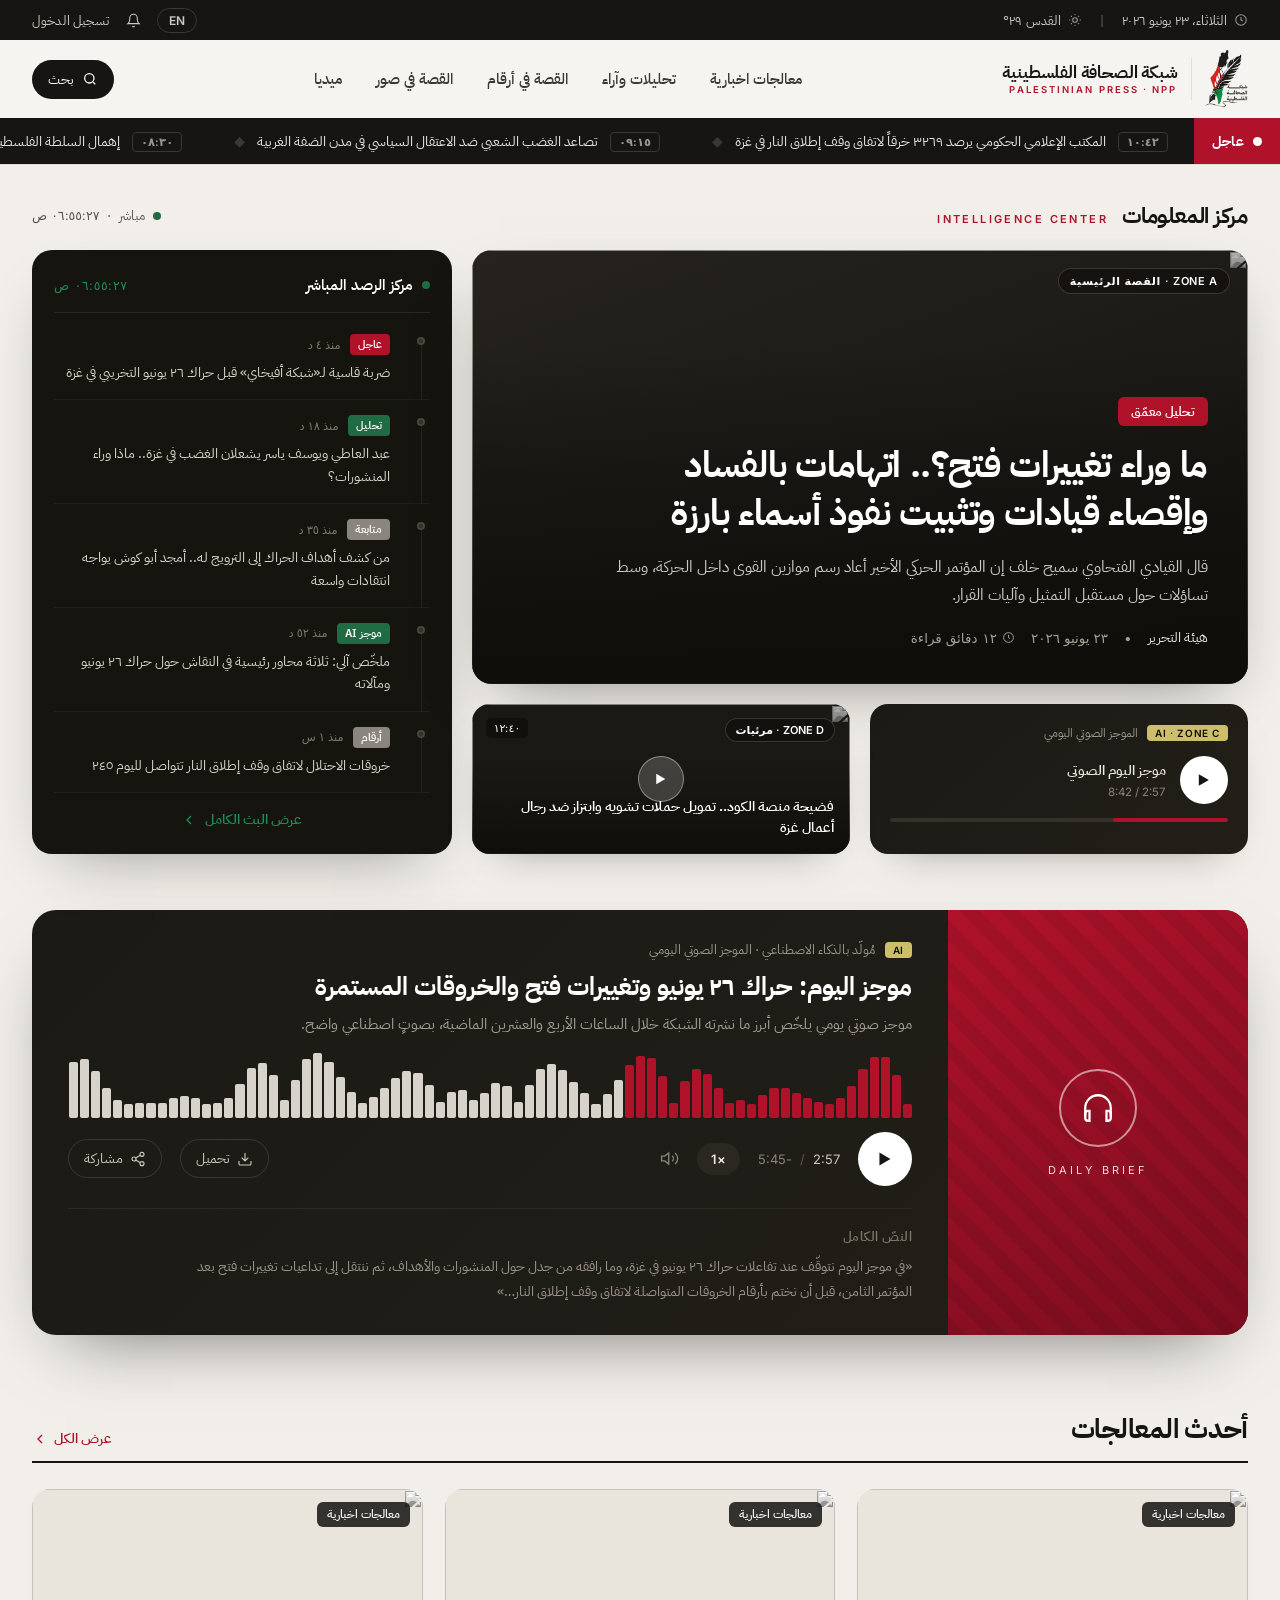
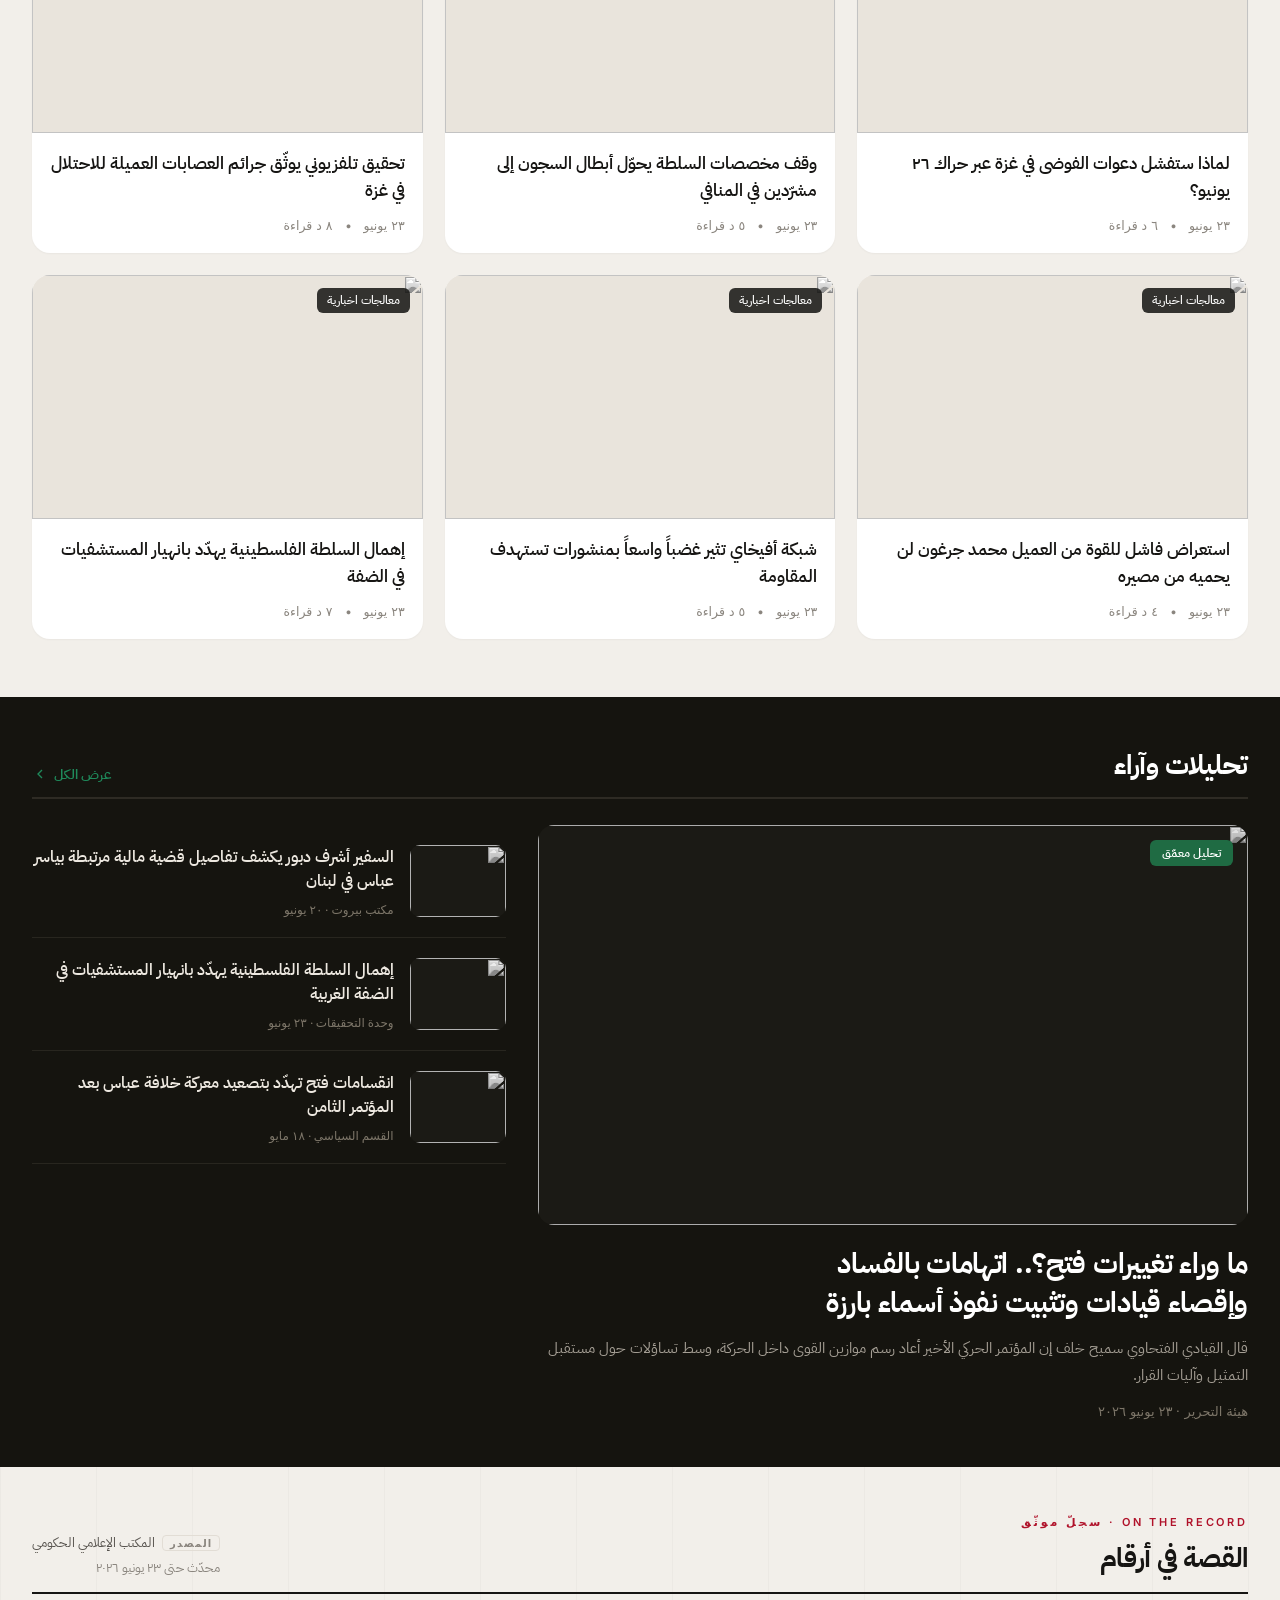
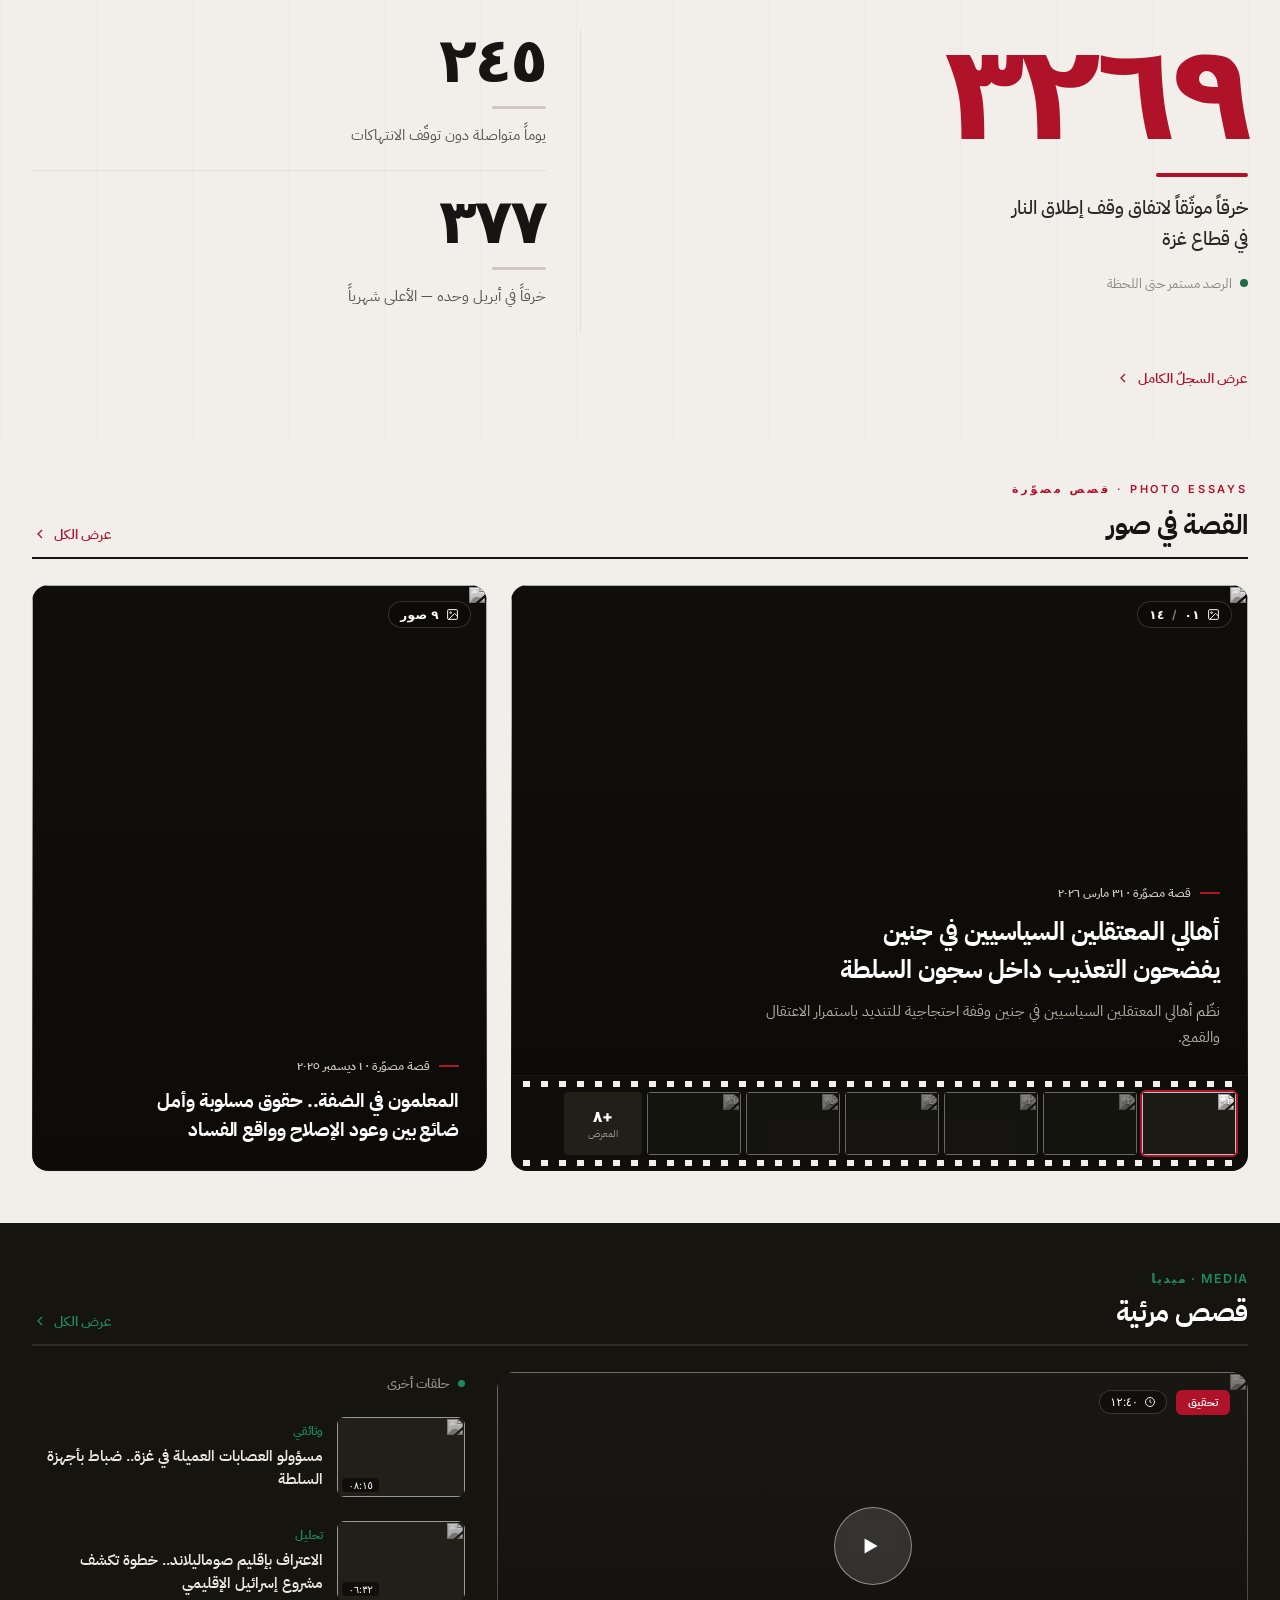
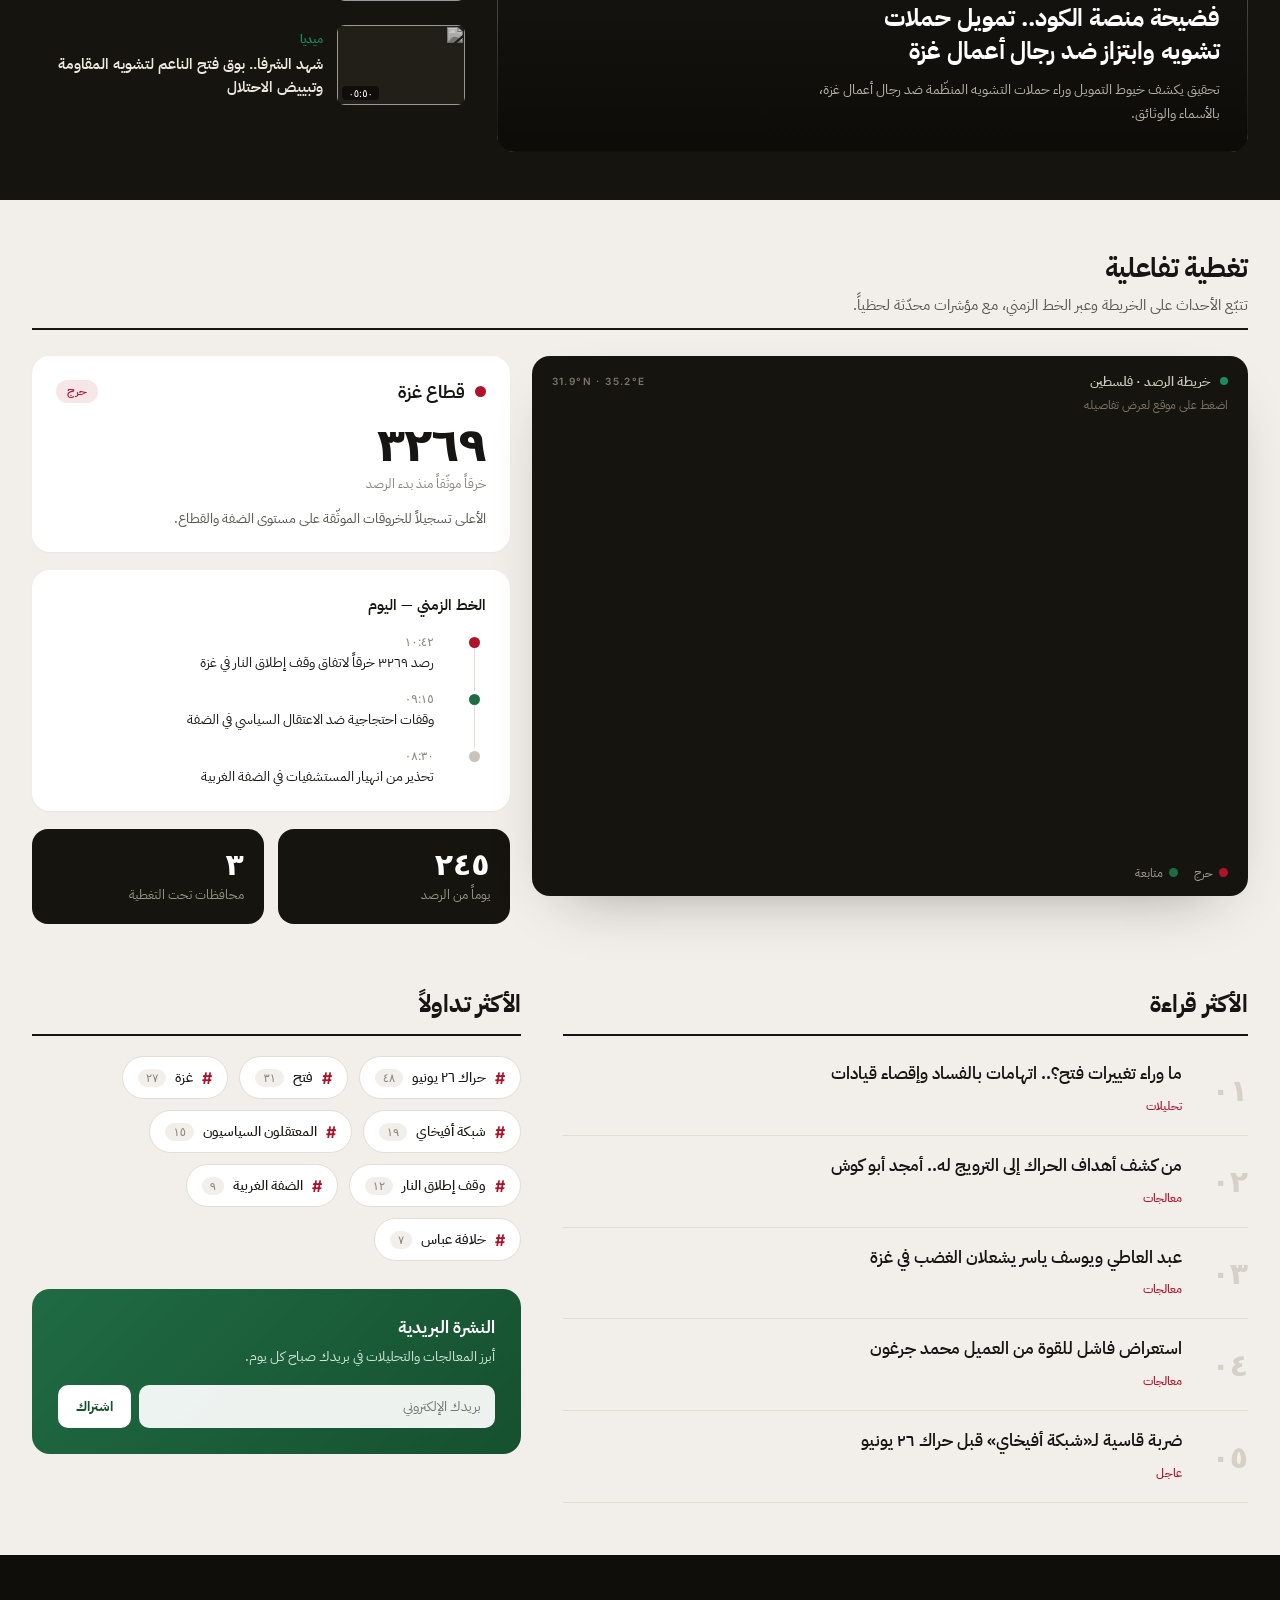
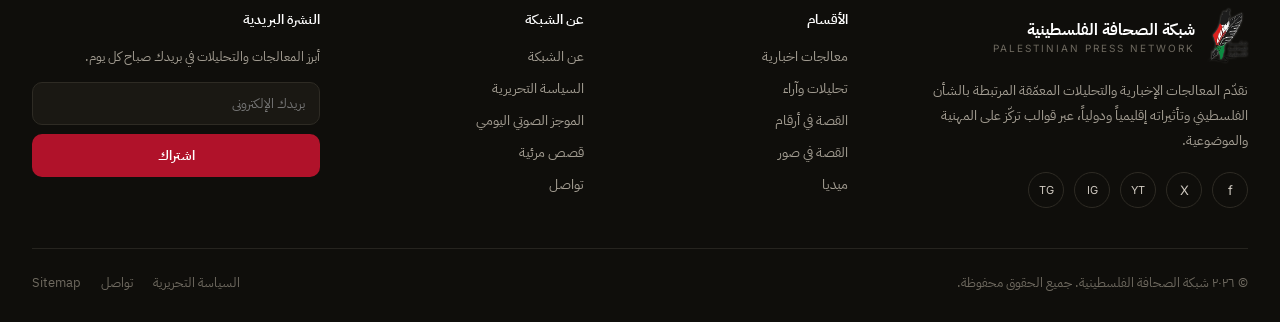
==== commit e6bc320b: "Signed-off-by: Eslam abselnasser <96479431+imsemoo@users.noreply.github.com>" ====
--- a/index.html
+++ b/index.html
@@ -7,6 +7,7 @@
   <link rel="preconnect" href="https://fonts.googleapis.com">
   <link rel="preconnect" href="https://fonts.gstatic.com" crossorigin>
   <link href="https://fonts.googleapis.com/css2?family=IBM+Plex+Sans+Arabic:wght@300;400;500;600;700&family=Inter:wght@400;500;600;700;800&display=swap" rel="stylesheet">
+  <link rel="stylesheet" href="https://unpkg.com/leaflet@1.9.4/dist/leaflet.css" integrity="sha256-p4NxAoJBhIIN+hmNHrzRCf9tD/miZyoHS5obTRR9BMY=" crossorigin="">
   <link rel="stylesheet" href="assets/css/style.css">
 </head>
 <body>
@@ -41,7 +42,8 @@
     <div class="wrap masthead__inner">
       <a class="brand" href="index.html">
         <img class="brand__logo" src="assets/img/logo.webp" alt="شبكة الصحافة الفلسطينية">
-        <span>
+        <span class="brand__divider"></span>
+        <span class="brand__text">
           <span class="brand__name">شبكة الصحافة الفلسطينية</span>
           <span class="brand__sub">PALESTINIAN PRESS · NPP</span>
         </span>
@@ -320,48 +322,106 @@
     </div>
   </section>
 
-  <!-- ===================== القصة في أرقام ===================== -->
-  <section class="numbers wrap">
-    <div class="sec-head">
-      <h2 class="sec-head__title" data-i18n="s_numbers">القصة في أرقام</h2>
-      <a class="sec-head__more" href="#"><span data-i18n="viewAll">عرض الكل</span><svg width="16" height="16" viewBox="0 0 24 24" fill="none" stroke="#B0122A" stroke-width="2"><path d="M15 18l-6-6 6-6"/></svg></a>
-    </div>
-    <div class="numbers__grid">
-      <div class="stat stat--red"><div class="stat__value">٣٢٦٩</div><div class="stat__rule"></div><div class="stat__label">خرقاً لاتفاق وقف إطلاق النار في غزة</div></div>
-      <div class="stat stat--ink"><div class="stat__value">٢٤٥</div><div class="stat__rule"></div><div class="stat__label">يوماً من الخروقات المتواصلة</div></div>
-      <div class="stat stat--green"><div class="stat__value">٣٧٧</div><div class="stat__rule"></div><div class="stat__label">خرقاً موثّقاً خلال أبريل وحده</div></div>
+  <!-- ===================== القصة في أرقام — سجلّ موثّق ===================== -->
+  <section class="figures">
+    <div class="figures__bg" aria-hidden="true"></div>
+    <div class="wrap figures__inner">
+      <div class="figures__head">
+        <div>
+          <span class="figures__kicker">ON THE RECORD · سجلّ موثّق</span>
+          <h2 class="figures__title" data-i18n="s_numbers">القصة في أرقام</h2>
+        </div>
+        <div class="figures__source">
+          <span class="figures__source-label">المصدر</span>المكتب الإعلامي الحكومي
+          <span class="figures__source-date">محدّث حتى ٢٣ يونيو ٢٠٢٦</span>
+        </div>
+      </div>
+
+      <div class="figures__grid">
+        <!-- الرقم المحوري -->
+        <article class="figure figure--lead">
+          <div class="figure__value figure__value--red" data-countup data-to="3269">٣٢٦٩</div>
+          <span class="figure__rule figure__rule--red"></span>
+          <p class="figure__label">خرقاً موثّقاً لاتفاق وقف إطلاق النار في قطاع غزة</p>
+          <div class="figure__live">
+            <span class="figure__live-dot"></span>
+            الرصد مستمر حتى اللحظة
+          </div>
+        </article>
+
+        <!-- رقمان داعمان -->
+        <div class="figures__side">
+          <article class="figure">
+            <div class="figure__value" data-countup data-to="245">٢٤٥</div>
+            <span class="figure__rule"></span>
+            <p class="figure__label">يوماً متواصلة دون توقّف الانتهاكات</p>
+          </article>
+          <article class="figure">
+            <div class="figure__value" data-countup data-to="377">٣٧٧</div>
+            <span class="figure__rule"></span>
+            <p class="figure__label">خرقاً في أبريل وحده — الأعلى شهرياً</p>
+          </article>
+        </div>
+      </div>
+
+      <a class="figures__more" href="#">
+        عرض السجلّ الكامل
+        <svg width="16" height="16" viewBox="0 0 24 24" fill="none" stroke="currentColor" stroke-width="2"><path d="M15 18l-6-6 6-6"/></svg>
+      </a>
     </div>
   </section>
 
   <!-- ===================== القصة في صور ===================== -->
   <section class="pictures wrap">
     <div class="sec-head">
-      <h2 class="sec-head__title" data-i18n="s_pictures">القصة في صور</h2>
+      <div>
+        <span class="pictures__kicker">PHOTO ESSAYS · قصص مصوّرة</span>
+        <h2 class="sec-head__title" data-i18n="s_pictures">القصة في صور</h2>
+      </div>
       <a class="sec-head__more" href="#"><span data-i18n="viewAll">عرض الكل</span><svg width="16" height="16" viewBox="0 0 24 24" fill="none" stroke="#B0122A" stroke-width="2"><path d="M15 18l-6-6 6-6"/></svg></a>
     </div>
-    <div class="pictures__list">
-      <article class="photo">
-        <div class="photo__media">
-          <img class="mono cover-abs" src="https://picsum.photos/seed/npp-pic0/900/600" alt="">
-          <span class="photo__count"><svg width="13" height="13" viewBox="0 0 24 24" fill="none" stroke="#fff" stroke-width="1.8"><rect x="3" y="3" width="18" height="18" rx="2"/><circle cx="8.5" cy="8.5" r="1.5"/><path d="m21 15-5-5L5 21"/></svg>١٤ صورة</span>
-        </div>
-        <div class="photo__body">
-          <h3 class="photo__title">أهالي المعتقلين السياسيين في جنين يفضحون التعذيب داخل سجون السلطة</h3>
-          <p class="photo__desc">نظّم أهالي المعتقلين السياسيين في جنين وقفة احتجاجية للتنديد باستمرار الاعتقال والقمع.</p>
-          <div class="photo__date">٣١ مارس ٢٠٢٦</div>
+
+    <div class="essays">
+      <!-- القصة المميّزة: لفّة فيلم تفاعلية -->
+      <article class="essay" data-essay>
+        <div class="essay__stage" data-open-gallery="jenin" data-open-index="0">
+          <img class="essay__hero" data-essay-hero src="https://picsum.photos/seed/npp-jenin-1/1200/800" alt="">
+          <span class="essay__counter">
+            <svg width="13" height="13" viewBox="0 0 24 24" fill="none" stroke="#fff" stroke-width="1.8"><rect x="3" y="3" width="18" height="18" rx="2"/><circle cx="8.5" cy="8.5" r="1.5"/><path d="m21 15-5-5L5 21"/></svg>
+            <b data-essay-count>٠١</b><span class="essay__counter-sep">/</span>١٤
+          </span>
+          <div class="essay__overlay"></div>
+          <div class="essay__caption">
+            <span class="essay__eyebrow">قصة مصوّرة · ٣١ مارس ٢٠٢٦</span>
+            <h3 class="essay__title">أهالي المعتقلين السياسيين في جنين يفضحون التعذيب داخل سجون السلطة</h3>
+            <p class="essay__dek">نظّم أهالي المعتقلين السياسيين في جنين وقفة احتجاجية للتنديد باستمرار الاعتقال والقمع.</p>
+          </div>
+        </div>
+        <div class="filmstrip" data-essay-strip>
+          <button class="frame is-active" type="button" data-essay-frame data-open-gallery="jenin" data-open-index="0" data-src="https://picsum.photos/seed/npp-jenin-1/1200/800" aria-label="الإطار ١"><img src="https://picsum.photos/seed/npp-jenin-1/240/160" alt=""><span class="frame__no">٠١</span></button>
+          <button class="frame" type="button" data-essay-frame data-open-gallery="jenin" data-open-index="1" data-src="https://picsum.photos/seed/npp-jenin-2/1200/800" aria-label="الإطار ٢"><img src="https://picsum.photos/seed/npp-jenin-2/240/160" alt=""><span class="frame__no">٠٢</span></button>
+          <button class="frame" type="button" data-essay-frame data-open-gallery="jenin" data-open-index="2" data-src="https://picsum.photos/seed/npp-jenin-3/1200/800" aria-label="الإطار ٣"><img src="https://picsum.photos/seed/npp-jenin-3/240/160" alt=""><span class="frame__no">٠٣</span></button>
+          <button class="frame" type="button" data-essay-frame data-open-gallery="jenin" data-open-index="3" data-src="https://picsum.photos/seed/npp-jenin-4/1200/800" aria-label="الإطار ٤"><img src="https://picsum.photos/seed/npp-jenin-4/240/160" alt=""><span class="frame__no">٠٤</span></button>
+          <button class="frame" type="button" data-essay-frame data-open-gallery="jenin" data-open-index="4" data-src="https://picsum.photos/seed/npp-jenin-5/1200/800" aria-label="الإطار ٥"><img src="https://picsum.photos/seed/npp-jenin-5/240/160" alt=""><span class="frame__no">٠٥</span></button>
+          <button class="frame" type="button" data-essay-frame data-open-gallery="jenin" data-open-index="5" data-src="https://picsum.photos/seed/npp-jenin-6/1200/800" aria-label="الإطار ٦"><img src="https://picsum.photos/seed/npp-jenin-6/240/160" alt=""><span class="frame__no">٠٦</span></button>
+          <a class="frame frame--more" href="#" data-open-gallery="jenin" data-open-index="0"><span class="frame__more-n">+٨</span><span class="frame__more-t">المعرض</span></a>
         </div>
       </article>
-      <article class="photo">
-        <div class="photo__media">
-          <img class="mono cover-abs" src="https://picsum.photos/seed/npp-pic1/900/600" alt="">
-          <span class="photo__count"><svg width="13" height="13" viewBox="0 0 24 24" fill="none" stroke="#fff" stroke-width="1.8"><rect x="3" y="3" width="18" height="18" rx="2"/><circle cx="8.5" cy="8.5" r="1.5"/><path d="m21 15-5-5L5 21"/></svg>٩ صور</span>
-        </div>
-        <div class="photo__body">
-          <h3 class="photo__title">المعلمون في الضفة.. حقوق مسلوبة وأمل ضائع بين وعود الإصلاح وواقع الفساد</h3>
-          <p class="photo__desc">في ظل أزمة مالية خانقة، يواصل المعلمون مطالبتهم بحقوقهم المالية الكاملة.</p>
-          <div class="photo__date">١ ديسمبر ٢٠٢٥</div>
-        </div>
-      </article>
+
+      <!-- القصة الثانية: ملصق طولي -->
+      <a class="essay essay--alt" href="#" data-open-gallery="teachers" data-open-index="0">
+        <div class="essay__stage essay__stage--tall">
+          <img class="essay__hero" src="https://picsum.photos/seed/npp-teachers/900/1200" alt="">
+          <span class="essay__count-badge">
+            <svg width="13" height="13" viewBox="0 0 24 24" fill="none" stroke="#fff" stroke-width="1.8"><rect x="3" y="3" width="18" height="18" rx="2"/><circle cx="8.5" cy="8.5" r="1.5"/><path d="m21 15-5-5L5 21"/></svg>٩ صور
+          </span>
+          <div class="essay__overlay"></div>
+          <div class="essay__caption">
+            <span class="essay__eyebrow">قصة مصوّرة · ١ ديسمبر ٢٠٢٥</span>
+            <h3 class="essay__title">المعلمون في الضفة.. حقوق مسلوبة وأمل ضائع بين وعود الإصلاح وواقع الفساد</h3>
+          </div>
+        </div>
+      </a>
     </div>
   </section>
 
@@ -375,47 +435,50 @@
         </div>
         <a class="sec-head__more" href="#"><span data-i18n="viewAll">عرض الكل</span><svg width="16" height="16" viewBox="0 0 24 24" fill="none" stroke="#1F8A5B" stroke-width="2"><path d="M15 18l-6-6 6-6"/></svg></a>
       </div>
-      <div class="videos__grid">
-        <article class="video-card" data-video-index="0">
-          <div class="video-card__media">
-            <img class="video-card__img" src="https://picsum.photos/seed/npp-vid0/700/900" alt="">
-            <div class="video-card__overlay"></div>
-            <span class="play-circle play-circle--lg"><svg class="play-circle__icon--lg" width="22" height="22" viewBox="0 0 24 24" fill="#fff"><path d="M7 5v14l12-7z"/></svg></span>
-            <span class="video-card__cat">تحقيق</span>
-            <span class="video-card__dur">١٢:٤٠</span>
-            <h3 class="video-card__title">فضيحة منصة الكود.. تمويل حملات تشويه وابتزاز ضد رجال أعمال غزة</h3>
+      <div class="videos__layout">
+        <!-- الفيلم المميّز -->
+        <article class="feature" data-video-index="0">
+          <img class="feature__img" src="https://picsum.photos/seed/npp-vid0/1200/680" alt="">
+          <div class="feature__overlay"></div>
+          <div class="feature__top">
+            <span class="feature__cat">تحقيق</span>
+            <span class="feature__dur"><svg width="12" height="12" viewBox="0 0 24 24" fill="none" stroke="#fff" stroke-width="1.8"><circle cx="12" cy="12" r="9"/><path d="M12 7v5l3 2"/></svg>١٢:٤٠</span>
+          </div>
+          <span class="feature__play"><svg width="26" height="26" viewBox="0 0 24 24" fill="#fff"><path d="M7 5v14l12-7z"/></svg></span>
+          <div class="feature__body">
+            <h3 class="feature__title">فضيحة منصة الكود.. تمويل حملات تشويه وابتزاز ضد رجال أعمال غزة</h3>
+            <p class="feature__dek">تحقيق يكشف خيوط التمويل وراء حملات التشويه المنظّمة ضد رجال أعمال غزة، بالأسماء والوثائق.</p>
           </div>
         </article>
-        <article class="video-card" data-video-index="1">
-          <div class="video-card__media">
-            <img class="video-card__img" src="https://picsum.photos/seed/npp-vid1/700/900" alt="">
-            <div class="video-card__overlay"></div>
-            <span class="play-circle play-circle--lg"><svg class="play-circle__icon--lg" width="22" height="22" viewBox="0 0 24 24" fill="#fff"><path d="M7 5v14l12-7z"/></svg></span>
-            <span class="video-card__cat">وثائقي</span>
-            <span class="video-card__dur">٠٨:١٥</span>
-            <h3 class="video-card__title">مسؤولو العصابات العميلة في غزة.. ضباط بأجهزة السلطة</h3>
-          </div>
-        </article>
-        <article class="video-card" data-video-index="2">
-          <div class="video-card__media">
-            <img class="video-card__img" src="https://picsum.photos/seed/npp-vid2/700/900" alt="">
-            <div class="video-card__overlay"></div>
-            <span class="play-circle play-circle--lg"><svg class="play-circle__icon--lg" width="22" height="22" viewBox="0 0 24 24" fill="#fff"><path d="M7 5v14l12-7z"/></svg></span>
-            <span class="video-card__cat">تحليل</span>
-            <span class="video-card__dur">٠٦:٣٢</span>
-            <h3 class="video-card__title">الاعتراف بإقليم صوماليلاند.. خطوة تكشف مشروع إسرائيل الإقليمي</h3>
-          </div>
-        </article>
-        <article class="video-card" data-video-index="3">
-          <div class="video-card__media">
-            <img class="video-card__img" src="https://picsum.photos/seed/npp-vid3/700/900" alt="">
-            <div class="video-card__overlay"></div>
-            <span class="play-circle play-circle--lg"><svg class="play-circle__icon--lg" width="22" height="22" viewBox="0 0 24 24" fill="#fff"><path d="M7 5v14l12-7z"/></svg></span>
-            <span class="video-card__cat">ميديا</span>
-            <span class="video-card__dur">٠٥:٥٠</span>
-            <h3 class="video-card__title">شهد الشرفا.. بوق فتح الناعم لتشويه المقاومة وتبييض الاحتلال</h3>
-          </div>
-        </article>
+
+        <!-- قائمة التشغيل -->
+        <div class="playlist">
+          <div class="playlist__head"><span class="playlist__head-dot"></span>حلقات أخرى</div>
+          <button class="episode" type="button" data-video-index="1">
+            <div class="episode__thumb">
+              <img class="episode__img" src="https://picsum.photos/seed/npp-vid1/360/230" alt="">
+              <span class="episode__play"><svg width="13" height="13" viewBox="0 0 24 24" fill="#fff"><path d="M7 5v14l12-7z"/></svg></span>
+              <span class="episode__dur">٠٨:١٥</span>
+            </div>
+            <div><div class="episode__cat">وثائقي</div><h4 class="episode__title">مسؤولو العصابات العميلة في غزة.. ضباط بأجهزة السلطة</h4></div>
+          </button>
+          <button class="episode" type="button" data-video-index="2">
+            <div class="episode__thumb">
+              <img class="episode__img" src="https://picsum.photos/seed/npp-vid2/360/230" alt="">
+              <span class="episode__play"><svg width="13" height="13" viewBox="0 0 24 24" fill="#fff"><path d="M7 5v14l12-7z"/></svg></span>
+              <span class="episode__dur">٠٦:٣٢</span>
+            </div>
+            <div><div class="episode__cat">تحليل</div><h4 class="episode__title">الاعتراف بإقليم صوماليلاند.. خطوة تكشف مشروع إسرائيل الإقليمي</h4></div>
+          </button>
+          <button class="episode" type="button" data-video-index="3">
+            <div class="episode__thumb">
+              <img class="episode__img" src="https://picsum.photos/seed/npp-vid3/360/230" alt="">
+              <span class="episode__play"><svg width="13" height="13" viewBox="0 0 24 24" fill="#fff"><path d="M7 5v14l12-7z"/></svg></span>
+              <span class="episode__dur">٠٥:٥٠</span>
+            </div>
+            <div><div class="episode__cat">ميديا</div><h4 class="episode__title">شهد الشرفا.. بوق فتح الناعم لتشويه المقاومة وتبييض الاحتلال</h4></div>
+          </button>
+        </div>
       </div>
     </div>
   </section>
@@ -427,26 +490,32 @@
       <p class="coverage__sub" data-i18n="coverDesc">تتبّع الأحداث على الخريطة وعبر الخط الزمني، مع مؤشرات محدّثة لحظياً.</p>
     </div>
     <div class="coverage__grid">
-      <div class="map">
-        <span class="map__label">INTERACTIVE MAP · فلسطين</span>
-        <div class="hotspot hotspot--gaza">
-          <span class="hotspot__dot hotspot__dot--red"></span>
-          <span class="hotspot__label">غزة · ٣٢٦٩</span>
-        </div>
-        <div class="hotspot hotspot--ram">
-          <span class="hotspot__dot hotspot__dot--green"></span>
-          <span class="hotspot__label">رام الله</span>
-        </div>
-        <div class="hotspot hotspot--jenin">
-          <span class="hotspot__dot hotspot__dot--green-slow"></span>
-          <span class="hotspot__label">جنين</span>
-        </div>
-        <div class="map__legend">
-          <span class="map__legend-item"><span class="map__legend-dot tag--red"></span>عاجل</span>
-          <span class="map__legend-item"><span class="map__legend-dot tag--green"></span>متابعة</span>
-        </div>
-      </div>
+      <!-- خريطة الرصد (خريطة حيّة — Leaflet) -->
+      <div class="geomap" data-geomap>
+        <div class="geomap__head">
+          <span class="geomap__live-dot"></span>خريطة الرصد · فلسطين
+          <span class="geomap__coords">31.9°N · 35.2°E</span>
+        </div>
+        <div class="geomap__hint">اضغط على موقع لعرض تفاصيله</div>
+        <div class="geomap__map" data-geomap-canvas></div>
+        <div class="geomap__legend">
+          <span class="geomap__legend-item"><span class="geomap__legend-dot tag--red"></span>حرج</span>
+          <span class="geomap__legend-item"><span class="geomap__legend-dot tag--green"></span>متابعة</span>
+        </div>
+      </div>
+
+      <!-- اللوحة الجانبية -->
       <div class="coverage__side">
+        <div class="locard" data-loc-card>
+          <div class="locard__head">
+            <span class="locard__pin locard__pin--red" data-locard-pin></span>
+            <h3 class="locard__name" data-locard-name>قطاع غزة</h3>
+            <span class="locard__tag locard__tag--red" data-locard-tag>حرج</span>
+          </div>
+          <div class="locard__value" data-locard-value>٣٢٦٩</div>
+          <div class="locard__label">خرقاً موثّقاً منذ بدء الرصد</div>
+          <p class="locard__note" data-locard-note>الأعلى تسجيلاً للخروقات الموثّقة على مستوى الضفة والقطاع.</p>
+        </div>
         <div class="timeline-card">
           <div class="timeline-card__h">الخط الزمني — اليوم</div>
           <div class="tl">
@@ -582,39 +651,69 @@
     </div>
   </div>
 
-  <!-- ===================== مودال الفيديو ===================== -->
-  <div class="modal" data-modal>
-    <div class="modal__dialog">
-      <div class="modal__media">
-        <img class="modal__img" data-modal-img src="" alt="">
-        <div class="modal__play"><svg width="30" height="30" viewBox="0 0 24 24" fill="#fff"><path d="M7 5v14l12-7z"/></svg></div>
-        <button class="modal__close" type="button" data-modal-close>
+  <!-- ===================== مشغّل الفيديو ===================== -->
+  <div class="player" data-player>
+    <div class="player__dialog">
+      <div class="player__frame">
+        <img class="player__img" data-player-img src="" alt="">
+        <button class="player__close" type="button" data-player-close aria-label="إغلاق">
           <svg width="20" height="20" viewBox="0 0 24 24" fill="none" stroke="#fff" stroke-width="2"><path d="M18 6 6 18M6 6l12 12"/></svg>
         </button>
-      </div>
-      <div class="modal__body">
-        <div class="modal__meta">
-          <span class="modal__cat" data-modal-cat></span>
-          <span class="modal__dur" data-modal-dur></span>
-        </div>
-        <h2 class="modal__title" data-modal-title></h2>
-        <div class="modal__tabs">
-          <button class="tab is-active" type="button" data-tab="watch" data-i18n="watch">مشاهدة</button>
-          <button class="tab" type="button" data-tab="script" data-i18n="script">النص</button>
-          <div class="modal__tabs-spacer"></div>
-          <button class="modal__share" type="button">
-            <svg width="15" height="15" viewBox="0 0 24 24" fill="none" stroke="#cdc7bd" stroke-width="1.7"><circle cx="18" cy="5" r="3"/><circle cx="6" cy="12" r="3"/><circle cx="18" cy="19" r="3"/><path d="M8.6 13.5 15.4 17.5M15.4 6.5 8.6 10.5"/></svg><span data-i18n="share">مشاركة</span>
-          </button>
-        </div>
-        <div class="modal__script" data-modal-script></div>
-        <div class="modal__related-title" data-i18n="related">مقاطع ذات صلة</div>
-        <div class="modal__related" data-modal-related></div>
+        <button class="player__big" type="button" data-player-toggle aria-label="تشغيل">
+          <svg width="30" height="30" viewBox="0 0 24 24" fill="#fff"><path d="M7 5v14l12-7z"/></svg>
+        </button>
+        <div class="player__controls">
+          <div class="player__bar" data-player-bar><div class="player__bar-fill" data-player-fill></div></div>
+          <div class="player__ctrls">
+            <button class="player__btn" type="button" data-player-toggle aria-label="تشغيل/إيقاف">
+              <svg class="player__icon-play" width="20" height="20" viewBox="0 0 24 24" fill="#fff"><path d="M7 5v14l12-7z"/></svg>
+              <svg class="player__icon-pause" width="20" height="20" viewBox="0 0 24 24" fill="#fff"><rect x="6" y="5" width="4" height="14" rx="1"/><rect x="14" y="5" width="4" height="14" rx="1"/></svg>
+            </button>
+            <span class="player__time"><b data-player-cur>٠:٠٠</b> / <span data-player-dur>٠:٠٠</span></span>
+            <div class="player__spacer"></div>
+            <button class="player__btn" type="button" aria-label="كتم الصوت">
+              <svg width="19" height="19" viewBox="0 0 24 24" fill="none" stroke="#fff" stroke-width="1.7"><path d="M11 5 6 9H2v6h4l5 4z"/><path d="M15.5 8.5a5 5 0 0 1 0 7M19 5a9 9 0 0 1 0 14"/></svg>
+            </button>
+            <button class="player__btn" type="button" aria-label="ملء الشاشة">
+              <svg width="18" height="18" viewBox="0 0 24 24" fill="none" stroke="#fff" stroke-width="1.8"><path d="M8 3H5a2 2 0 0 0-2 2v3M16 3h3a2 2 0 0 1 2 2v3M8 21H5a2 2 0 0 1-2-2v-3M16 21h3a2 2 0 0 0 2-2v-3"/></svg>
+            </button>
+          </div>
+        </div>
+      </div>
+      <div class="player__info">
+        <span class="player__cat" data-player-cat></span>
+        <span class="player__meta-dur" data-player-meta-dur></span>
+        <h2 class="player__title" data-player-title></h2>
       </div>
     </div>
   </div>
 
+  <!-- ===================== لايت‌بوكس الصور ===================== -->
+  <div class="lightbox" data-lightbox>
+    <div class="lightbox__top">
+      <span class="lightbox__counter"><b data-lb-cur>١</b><span> / </span><span data-lb-total>١٤</span></span>
+      <button class="lightbox__close" type="button" data-lb-close aria-label="إغلاق">
+        <svg width="20" height="20" viewBox="0 0 24 24" fill="none" stroke="#fff" stroke-width="2"><path d="M18 6 6 18M6 6l12 12"/></svg>
+      </button>
+    </div>
+    <div class="lightbox__stage">
+      <button class="lightbox__nav lightbox__nav--prev" type="button" data-lb-prev aria-label="السابقة">
+        <svg width="22" height="22" viewBox="0 0 24 24" fill="none" stroke="#fff" stroke-width="2"><path d="M9 6l6 6-6 6"/></svg>
+      </button>
+      <img class="lightbox__img" data-lb-img src="" alt="">
+      <button class="lightbox__nav lightbox__nav--next" type="button" data-lb-next aria-label="التالية">
+        <svg width="22" height="22" viewBox="0 0 24 24" fill="none" stroke="#fff" stroke-width="2"><path d="M15 6l-6 6 6 6"/></svg>
+      </button>
+    </div>
+    <div class="lightbox__caption">
+      <p class="lightbox__caption-title" data-lb-title></p>
+      <div class="lightbox__caption-date" data-lb-date></div>
+    </div>
+  </div>
+
 </div>
 
+<script src="https://unpkg.com/leaflet@1.9.4/dist/leaflet.js" integrity="sha256-20nQCchB9co0qIjJZRGuk2/Z9VM+kNiyxNV1lvTlZBo=" crossorigin=""></script>
 <script src="assets/js/main.js"></script>
 </body>
 </html>
--- a/assets/css/style.css
+++ b/assets/css/style.css
@@ -153,10 +153,12 @@
   display: flex; align-items: center; justify-content: space-between;
   gap: 28px; height: 78px;
 }
-.brand { display: flex; align-items: center; gap: 14px; flex-shrink: 0; }
-.brand__logo { height: 50px; width: auto; }
-.brand__name { font-weight: 700; font-size: 16px; letter-spacing: -.01em; line-height: 1.15; }
-.brand__sub { font-family: var(--font-lat); font-size: 10.5px; font-weight: 600; letter-spacing: .22em; color: var(--red); }
+.brand { display: flex; align-items: center; gap: 13px; flex-shrink: 0; text-decoration: none; }
+.brand__logo { height: 58px; width: auto; display: block; }
+.brand__divider { width: 1px; height: 42px; background: var(--line); flex-shrink: 0; }
+.brand__text { display: flex; flex-direction: column; gap: 4px; line-height: 1; }
+.brand__name { font-weight: 700; font-size: 17px; letter-spacing: -.01em; color: var(--ink); white-space: nowrap; }
+.brand__sub { font-family: var(--font-lat); font-size: 9.5px; font-weight: 600; letter-spacing: .22em; color: var(--red); white-space: nowrap; }
 
 .mainnav { display: flex; align-items: center; gap: 4px; }
 .mainnav__link {
@@ -351,67 +353,205 @@
 .analysis__item-title { margin: 0 0 9px; font-size: 16px; line-height: 1.5; font-weight: 600; color: var(--on-d-1); }
 .analysis__item-by { font-size: 12px; color: var(--on-d-5); font-family: var(--font-lat); }
 
-/* --- 5.6 القصة في أرقام (Numbers) --- */
-.numbers { padding: 48px var(--pad-x); }
-.numbers__grid { display: grid; grid-template-columns: repeat(3, 1fr); gap: 22px; }
-.stat { background: #fff; border-radius: 18px; padding: 34px 30px; box-shadow: 0 1px 2px rgba(20,18,14,.04); }
-.stat__value { font-family: var(--font-lat); font-weight: 800; font-size: 60px; line-height: 1; letter-spacing: -.03em; }
-.stat__rule { margin-top: 16px; width: 42px; height: 3px; border-radius: 2px; }
-.stat__label { margin-top: 16px; font-size: 16px; line-height: 1.6; color: #3a3833; font-weight: 500; }
-.stat--red   .stat__value { color: var(--red); }   .stat--red   .stat__rule { background: var(--red); }
-.stat--ink   .stat__value { color: var(--ink); }   .stat--ink   .stat__rule { background: var(--ink); }
-.stat--green .stat__value { color: var(--green); } .stat--green .stat__rule { background: var(--green); }
-
-/* --- 5.7 القصة في صور (Pictures) --- */
-.pictures { padding: 14px var(--pad-x) 48px; }
-.pictures__list { display: flex; flex-direction: column; gap: 20px; }
-.photo { display: grid; grid-template-columns: 380px 1fr; gap: 28px; background: #fff; border-radius: 18px; overflow: hidden; cursor: pointer; box-shadow: 0 1px 2px rgba(20,18,14,.04); transition: box-shadow .2s; }
-.photo:hover { box-shadow: 0 18px 44px -24px rgba(20,18,14,.4); }
-.photo__media { position: relative; aspect-ratio: 16/10; background: #E6E1D9; overflow: hidden; }
-.photo__count { position: absolute; bottom: 13px; inset-inline-start: 13px; z-index: 2; display: flex; align-items: center; gap: 6px; background: rgba(22,21,19,.86); color: #fff; font-size: 11.5px; padding: 4px 10px; border-radius: 6px; }
-.photo__body { padding: 26px 28px 26px 0; display: flex; flex-direction: column; justify-content: center; }
-.photo__title { margin: 0 0 12px; font-size: 22px; line-height: 1.5; font-weight: 700; color: var(--ink); letter-spacing: -.005em; }
-.photo__desc { margin: 0 0 16px; font-size: 15px; line-height: 1.8; color: var(--muted); max-width: 62ch; }
-.photo__date { font-size: 13px; color: var(--muted-2); font-family: var(--font-lat); }
-
-/* --- 5.8 قصص مرئية (Videos) --- */
+/* --- 5.6 القصة في أرقام — سجلّ مساءلة موثّق (فاتح، يتناسب مع إيقاع الصفحة) --- */
+.figures { position: relative; background: var(--bg); overflow: hidden; }
+.figures__bg { position: absolute; inset: 0; pointer-events: none;
+  background-image: repeating-linear-gradient(90deg, rgba(22,21,19,.028) 0 1px, transparent 1px 96px); }
+.figures__inner { position: relative; padding: 48px var(--pad-x); }
+
+.figures__head { display: flex; align-items: flex-end; justify-content: space-between; gap: 24px; flex-wrap: wrap;
+  padding-bottom: 14px; margin-bottom: 36px; border-bottom: 2px solid var(--ink); }
+.figures__kicker { display: block; font-family: var(--font-lat); font-size: 11px; font-weight: 600; letter-spacing: .26em; color: var(--red); margin-bottom: 9px; }
+.figures__title { margin: 0; font-size: 27px; font-weight: 700; letter-spacing: -.01em; color: var(--ink); }
+.figures__source { font-size: 12.5px; line-height: 1.7; color: var(--muted); }
+.figures__source-label { font-family: var(--font-lat); font-size: 10px; font-weight: 700; letter-spacing: .12em; color: var(--muted-2); border: 1px solid var(--line); padding: 1px 7px; border-radius: 4px; margin-inline-end: 7px; }
+.figures__source-date { display: block; color: var(--muted-2); margin-top: 3px; }
+
+.figures__grid { display: grid; grid-template-columns: 1.3fr 1fr; gap: 34px; align-items: stretch; }
+.figures__side { display: flex; flex-direction: column; }
+
+.figure { padding: 2px 0; }
+.figure--lead { padding-inline-end: 34px; border-inline-end: 1px solid var(--line); }
+.figures__side .figure { padding: 22px 0; }
+.figures__side .figure:first-child { padding-top: 2px; }
+.figures__side .figure + .figure { border-top: 1px solid var(--line); }
+
+.figure__value { font-family: var(--font-lat); font-weight: 800; line-height: .9; letter-spacing: -.035em; color: var(--ink); font-variant-numeric: tabular-nums; font-size: 62px; }
+.figure--lead .figure__value { font-size: 132px; }
+.figure__value--red { color: var(--red); }
+
+.figure__rule { display: block; height: 3px; width: 54px; border-radius: 2px; background: #CFC8BD; margin: 18px 0 14px; }
+.figure--lead .figure__rule { width: 92px; height: 4px; margin: 22px 0 16px; }
+.figure__rule--red { background: var(--red); }
+
+.figure__label { margin: 0; font-size: 15px; line-height: 1.7; color: var(--muted); max-width: 34ch; }
+.figure--lead .figure__label { font-size: 18.5px; color: #2A2825; font-weight: 500; max-width: 22ch; }
+
+.figure__live { display: flex; align-items: center; gap: 8px; margin-top: 18px; font-size: 12.5px; color: var(--muted-2); }
+.figure__live-dot { width: 8px; height: 8px; border-radius: 50%; background: var(--green); animation: pulseG 1.8s infinite; flex-shrink: 0; }
+
+.figures__more { display: inline-flex; align-items: center; gap: 7px; margin-top: 36px; color: var(--red); font-size: 14px; font-weight: 600; text-decoration: none; transition: gap .15s ease; }
+.figures__more:hover { gap: 11px; }
+
+@media (max-width: 860px) {
+  .figures__grid { grid-template-columns: 1fr; gap: 0; }
+  .figure--lead { padding-inline-end: 0; border-inline-end: none; padding-bottom: 26px; border-bottom: 1px solid var(--line); }
+  .figure--lead .figure__value { font-size: 92px; }
+  .figures__side .figure:first-child { padding-top: 22px; }
+}
+@media (prefers-reduced-motion: reduce) {
+  .figure__live-dot { animation: none; }
+}
+
+/* --- 5.7 القصة في صور — لفّة فيلم / كونتاكت شيت --- */
+.pictures { padding: 44px var(--pad-x) 52px; }
+.pictures__kicker { display: block; font-family: var(--font-lat); font-size: 11px; font-weight: 600; letter-spacing: .26em; color: var(--red); margin-bottom: 9px; }
+
+.essays { display: grid; grid-template-columns: 1.62fr 1fr; gap: 24px; }
+.essay { min-width: 0; }
+
+/* المنصّة: الطبعة المكبّرة */
+.essay__stage { position: relative; aspect-ratio: 3/2; background: var(--d-footer); border-radius: 16px 16px 0 0; overflow: hidden; cursor: pointer; }
+.essay__hero { position: absolute; inset: 0; width: 100%; height: 100%; object-fit: cover; filter: grayscale(1) contrast(1.05) brightness(.9); transition: opacity .35s ease; }
+.essay__overlay { position: absolute; inset: 0; background: linear-gradient(0deg, rgba(12,11,8,.93) 0%, rgba(12,11,8,.4) 46%, rgba(12,11,8,0) 74%); }
+.essay__caption { position: absolute; inset-inline: 0; bottom: 0; z-index: 2; padding: 26px 28px; }
+.essay__eyebrow { display: inline-flex; align-items: center; gap: 9px; font-size: 12px; font-weight: 600; color: #cdc7bd; margin-bottom: 11px; }
+.essay__eyebrow::before { content: ""; width: 20px; height: 2px; background: var(--red); }
+.essay__title { margin: 0; font-size: 25px; line-height: 1.5; font-weight: 700; color: #fff; letter-spacing: -.005em; max-width: 28ch; text-wrap: balance; }
+.essay__dek { margin: 11px 0 0; font-size: 14.5px; line-height: 1.75; color: #b7b1a6; max-width: 52ch; }
+
+/* عدّاد الإطار */
+.essay__counter, .essay__count-badge {
+  position: absolute; top: 16px; inset-inline-start: 16px; z-index: 2;
+  display: inline-flex; align-items: center; gap: 7px;
+  background: rgba(12,11,8,.6); backdrop-filter: blur(6px); border: 1px solid rgba(255,255,255,.16);
+  color: #fff; font-family: var(--font-lat); font-size: 12px; font-weight: 600; letter-spacing: .04em;
+  padding: 5px 11px; border-radius: 20px;
+}
+.essay__counter b { font-weight: 700; }
+.essay__counter-sep { opacity: .5; }
+
+/* شريط الفيلم (التوقيع) */
+.filmstrip { position: relative; display: flex; gap: 5px; background: var(--d-footer); padding: 16px 12px; border-radius: 0 0 16px 16px; overflow-x: auto; scrollbar-width: thin; scrollbar-color: #3a372f transparent; }
+.filmstrip::before, .filmstrip::after { content: ""; position: absolute; inset-inline: 12px; height: 6px; pointer-events: none;
+  background-image: repeating-linear-gradient(90deg, var(--bg) 0 7px, transparent 7px 18px); }
+.filmstrip::before { top: 5px; }
+.filmstrip::after { bottom: 5px; }
+.filmstrip::-webkit-scrollbar { height: 6px; }
+.filmstrip::-webkit-scrollbar-thumb { background: #3a372f; border-radius: 3px; }
+
+.frame { position: relative; flex: 0 0 auto; width: 94px; aspect-ratio: 3/2; padding: 0; border: none; border-radius: 4px; overflow: hidden; cursor: pointer; background: var(--d-card-1); opacity: .5; transition: opacity .2s ease, box-shadow .2s ease; }
+.frame img { width: 100%; height: 100%; object-fit: cover; filter: grayscale(1); display: block; }
+.frame:hover, .frame:focus-visible { opacity: .9; outline: none; }
+.frame.is-active { opacity: 1; box-shadow: 0 0 0 2px var(--red); }
+.frame__no { position: absolute; top: 3px; inset-inline-start: 5px; font-family: var(--font-lat); font-size: 9.5px; font-weight: 700; color: #fff; text-shadow: 0 1px 2px rgba(0,0,0,.8); }
+.frame--more { display: flex; flex-direction: column; align-items: center; justify-content: center; gap: 1px; opacity: 1; text-decoration: none; background: var(--d-card-2); width: 78px; }
+.frame--more:hover { background: #2a2821; }
+.frame__more-n { font-family: var(--font-lat); font-weight: 800; font-size: 16px; color: #fff; }
+.frame__more-t { font-size: 9.5px; color: #9b948a; }
+
+/* القصة الثانية: ملصق طولي */
+.essay--alt { display: flex; flex-direction: column; border-radius: 16px; overflow: hidden; text-decoration: none;
+  box-shadow: 0 1px 2px rgba(20,18,14,.05); transition: transform .2s ease, box-shadow .2s ease; }
+.essay--alt:hover { transform: translateY(-3px); box-shadow: 0 24px 52px -26px rgba(20,18,14,.5); }
+.essay__stage--tall { flex: 1; aspect-ratio: auto; min-height: 360px; border-radius: 16px; }
+.essay--alt .essay__title { font-size: 19px; line-height: 1.55; }
+
+@media (max-width: 900px) {
+  .essays { grid-template-columns: 1fr; }
+  .essay__stage--tall { aspect-ratio: 16/10; min-height: 0; }
+}
+@media (prefers-reduced-motion: reduce) {
+  .essay__hero { transition: none; }
+}
+
+/* --- 5.8 قصص مرئية — قاعة عرض: فيلم مميّز + قائمة تشغيل --- */
 .videos { background: var(--d-panel); }
 .videos__pad { padding: 48px var(--pad-x); }
 .videos__kicker { font-size: 12.5px; font-weight: 600; letter-spacing: .1em; color: var(--green-bright); margin-bottom: 6px; font-family: var(--font-lat); }
-.videos__grid { display: grid; grid-template-columns: repeat(4, 1fr); gap: 20px; }
-.video-card { cursor: pointer; }
-.video-card__media { position: relative; aspect-ratio: 9/12; border-radius: 16px; overflow: hidden; background: var(--d-card-1); transition: transform .2s; }
-.video-card:hover .video-card__media { transform: translateY(-4px); }
-.video-card__img { position: absolute; inset: 0; width: 100%; height: 100%; object-fit: cover; filter: grayscale(1) contrast(1.05) brightness(.8); }
-.video-card__overlay { position: absolute; inset: 0; background: linear-gradient(0deg, rgba(15,13,9,.92), rgba(15,13,9,.1) 55%, rgba(15,13,9,.25)); }
-.video-card__cat { position: absolute; top: 13px; inset-inline-start: 13px; background: rgba(22,21,19,.8); color: #fff; font-size: 11px; font-weight: 500; padding: 3px 9px; border-radius: 5px; }
-.video-card__dur { position: absolute; top: 13px; inset-inline-end: 13px; background: rgba(22,21,19,.8); color: #fff; font-size: 11px; font-family: var(--font-lat); padding: 3px 8px; border-radius: 5px; }
-.video-card__title { position: absolute; bottom: 0; margin: 0; padding: 18px; font-size: 15.5px; line-height: 1.55; font-weight: 600; color: #fff; }
+.videos__layout { display: grid; grid-template-columns: 1.7fr 1fr; gap: 24px; align-items: stretch; }
+
+/* الفيلم المميّز */
+.feature { position: relative; border-radius: 18px; overflow: hidden; cursor: pointer; background: var(--d-card-1); min-height: 380px; display: flex; }
+.feature__img { position: absolute; inset: 0; width: 100%; height: 100%; object-fit: cover; filter: grayscale(1) contrast(1.05) brightness(.68); transition: transform .5s ease, filter .3s ease; }
+.feature:hover .feature__img { transform: scale(1.03); filter: grayscale(1) contrast(1.05) brightness(.76); }
+.feature__overlay { position: absolute; inset: 0; background: linear-gradient(0deg, rgba(12,11,8,.95) 0%, rgba(12,11,8,.35) 55%, rgba(12,11,8,.2) 100%); }
+.feature__top { position: absolute; top: 18px; inset-inline: 18px; z-index: 2; display: flex; align-items: center; gap: 9px; }
+.feature__cat { background: var(--red); color: #fff; font-size: 11.5px; font-weight: 600; padding: 4px 12px; border-radius: 6px; }
+.feature__dur { display: inline-flex; align-items: center; gap: 6px; background: rgba(12,11,8,.55); backdrop-filter: blur(6px); border: 1px solid rgba(255,255,255,.16); color: #fff; font-family: var(--font-lat); font-size: 11.5px; padding: 4px 10px; border-radius: 20px; }
+.feature__play { position: absolute; top: 46%; left: 50%; transform: translate(-50%,-50%); z-index: 2; width: 78px; height: 78px; border-radius: 50%; background: rgba(255,255,255,.13); backdrop-filter: blur(6px); border: 1px solid rgba(255,255,255,.45); display: flex; align-items: center; justify-content: center; transition: transform .2s ease, background .2s ease, border-color .2s ease; }
+.feature:hover .feature__play { transform: translate(-50%,-50%) scale(1.08); background: var(--red); border-color: var(--red); }
+.feature__play svg { margin-inline-start: 5px; }
+.feature__body { position: relative; z-index: 2; margin-top: auto; padding: 26px 28px; }
+.feature__title { margin: 0 0 9px; font-size: 24px; line-height: 1.4; font-weight: 700; color: #fff; letter-spacing: -.005em; max-width: 26ch; }
+.feature__dek { margin: 0; font-size: 14px; line-height: 1.7; color: #b7b1a6; max-width: 54ch; }
+
+/* قائمة التشغيل */
+.playlist { display: flex; flex-direction: column; gap: 8px; }
+.playlist__head { display: flex; align-items: center; gap: 8px; font-size: 12.5px; font-weight: 600; color: var(--on-d-4); padding: 2px 8px 8px; }
+.playlist__head-dot { width: 7px; height: 7px; border-radius: 50%; background: var(--green-bright); animation: pulseG 1.8s infinite; }
+.episode { display: grid; grid-template-columns: 128px 1fr; gap: 14px; align-items: center; width: 100%; padding: 8px; border: none; border-radius: 12px; background: transparent; text-align: start; cursor: pointer; transition: background .15s ease; font-family: var(--font-ar); }
+.episode:hover, .episode:focus-visible { background: var(--d-card-1); outline: none; }
+.episode__thumb { position: relative; aspect-ratio: 16/10; border-radius: 8px; overflow: hidden; background: var(--d-card-2); }
+.episode__img { position: absolute; inset: 0; width: 100%; height: 100%; object-fit: cover; filter: grayscale(1) contrast(1.05) brightness(.78); }
+.episode__play { position: absolute; top: 50%; left: 50%; transform: translate(-50%,-50%); width: 30px; height: 30px; border-radius: 50%; background: rgba(12,11,8,.5); backdrop-filter: blur(4px); border: 1px solid rgba(255,255,255,.4); display: flex; align-items: center; justify-content: center; opacity: 0; transition: opacity .15s ease; }
+.episode:hover .episode__play { opacity: 1; }
+.episode__play svg { margin-inline-start: 2px; }
+.episode__dur { position: absolute; bottom: 5px; inset-inline-end: 5px; background: rgba(12,11,8,.8); color: #fff; font-family: var(--font-lat); font-size: 10px; padding: 1px 6px; border-radius: 4px; }
+.episode__cat { font-size: 11.5px; font-weight: 600; color: var(--green-bright); margin-bottom: 5px; }
+.episode__title { margin: 0; font-size: 14.5px; line-height: 1.55; font-weight: 600; color: var(--on-d-1); }
 
 /* --- 5.9 تغطية تفاعلية (Coverage) --- */
 .coverage { padding: 48px var(--pad-x); }
 .coverage__head { border-bottom: 2px solid var(--ink); padding-bottom: 12px; margin-bottom: 26px; }
 .coverage__title { margin: 0 0 6px; font-size: 27px; font-weight: 700; letter-spacing: -.01em; }
 .coverage__sub { margin: 0; font-size: 14.5px; color: var(--muted); }
-.coverage__grid { display: grid; grid-template-columns: 1.5fr 1fr; gap: 22px; }
-.map {
-  position: relative; border-radius: 18px; overflow: hidden; min-height: 380px; background: #EAE5DD;
-  background-image: repeating-linear-gradient(0deg, rgba(0,0,0,.025) 0 24px, transparent 24px 48px),
-                    repeating-linear-gradient(90deg, rgba(0,0,0,.025) 0 24px, transparent 24px 48px);
-}
-.map__label { position: absolute; top: 16px; inset-inline-start: 18px; font-family: var(--font-lat); font-size: 10.5px; letter-spacing: .18em; color: #a39d92; }
-.hotspot { position: absolute; text-align: center; }
-.hotspot--gaza   { top: 34%; left: 46%; }
-.hotspot--ram    { top: 52%; left: 62%; }
-.hotspot--jenin  { top: 24%; left: 66%; }
-.hotspot__dot { display: block; width: 11px; height: 11px; border-radius: 50%; margin: 0 auto; }
-.hotspot__dot--red   { width: 14px; height: 14px; background: var(--red); animation: pulse 2s infinite; }
-.hotspot__dot--green { background: var(--green); animation: pulseG 2.4s infinite; }
-.hotspot__dot--green-slow { background: var(--green); animation: pulseG 2.8s infinite; }
-.hotspot__label { display: inline-block; margin-top: 7px; background: var(--ink); color: #fff; font-size: 11.5px; padding: 3px 9px; border-radius: 5px; }
-.map__legend { position: absolute; bottom: 18px; inset-inline-end: 18px; display: flex; gap: 16px; background: rgba(255,255,255,.82); backdrop-filter: blur(4px); padding: 9px 15px; border-radius: 10px; font-size: 12px; color: #3a3833; }
-.map__legend-item { display: flex; align-items: center; gap: 6px; }
-.map__legend-dot { width: 9px; height: 9px; border-radius: 50%; }
+.coverage__grid { display: grid; grid-template-columns: 1.5fr 1fr; gap: 22px; align-items: start; }
+
+/* لوحة خريطة الرصد (داكنة + SVG فلسطين) */
+.geomap { position: relative; display: flex; flex-direction: column; height: 540px; background: var(--d-panel); border-radius: 18px; overflow: hidden; box-shadow: 0 24px 60px -34px rgba(20,18,14,.45); }
+.geomap__head { display: flex; align-items: center; gap: 9px; padding: 16px 20px 6px; font-size: 12.5px; font-weight: 600; color: var(--on-d-2); z-index: 2; }
+.geomap__live-dot { width: 8px; height: 8px; border-radius: 50%; background: var(--green-bright); animation: pulseG 1.8s infinite; }
+.geomap__coords { margin-inline-start: auto; font-family: var(--font-lat); font-size: 10px; letter-spacing: .14em; color: var(--on-d-5); }
+.geomap__hint { padding: 0 20px; font-size: 11.5px; color: var(--on-d-5); z-index: 2; }
+.geomap__map { flex: 1; min-height: 0; background: var(--d-panel); }
+.geomap__map.leaflet-container { background: #100f0a; font-family: var(--font-ar); }
+
+/* علامات الخريطة المخصّصة (divIcon) */
+.geopin { display: block; }
+.geopin__dot, .geopin__pulse { position: absolute; top: 50%; left: 50%; width: 13px; height: 13px; border-radius: 50%; transform: translate(-50%, -50%); }
+.geopin__dot { border: 2px solid rgba(0,0,0,.4); box-shadow: 0 1px 3px rgba(0,0,0,.55); }
+.geopin__label { position: absolute; top: 50%; left: 15px; transform: translateY(-50%); white-space: nowrap; font-size: 12.5px; font-weight: 700; color: #fff; text-shadow: 0 1px 4px rgba(0,0,0,.95); }
+.geopin--red .geopin__dot { background: var(--red); }
+.geopin--red .geopin__pulse { background: var(--red); animation: pulse 2.2s infinite; }
+.geopin--green .geopin__dot { background: var(--green-bright); }
+.geopin--green .geopin__pulse { background: var(--green-bright); animation: pulseG 2.7s infinite; }
+.geopin.is-active .geopin__dot { box-shadow: 0 0 0 4px rgba(255,255,255,.85), 0 1px 3px rgba(0,0,0,.55); }
+
+/* تحكّمات Leaflet بالثيم الداكن */
+.leaflet-bar { border: none !important; box-shadow: 0 2px 12px rgba(0,0,0,.5) !important; }
+.leaflet-bar a { background: #221f18 !important; color: #e9e4dc !important; border-bottom: 1px solid #34302a !important; }
+.leaflet-bar a:hover { background: #2a2821 !important; }
+.leaflet-control-attribution { background: rgba(15,13,10,.72) !important; color: #8a847a !important; font-size: 10px !important; }
+.leaflet-control-attribution a { color: #a59f95 !important; }
+
+.geomap__legend { display: flex; gap: 16px; padding: 10px 20px 14px; font-size: 12px; color: var(--on-d-3); }
+.geomap__legend-item { display: flex; align-items: center; gap: 6px; }
+.geomap__legend-dot { width: 9px; height: 9px; border-radius: 50%; }
+
+/* كارت الموقع المختار (يتحدّث عند الضغط على علامة) */
+.locard { background: #fff; border-radius: 18px; padding: 22px 24px; box-shadow: 0 1px 2px rgba(20,18,14,.04); }
+.locard__head { display: flex; align-items: center; gap: 10px; margin-bottom: 16px; }
+.locard__pin { width: 11px; height: 11px; border-radius: 50%; flex-shrink: 0; }
+.locard__pin--red { background: var(--red); }
+.locard__pin--green { background: var(--green); }
+.locard__name { margin: 0; font-size: 18px; font-weight: 700; color: var(--ink); }
+.locard__tag { margin-inline-start: auto; font-size: 11.5px; font-weight: 600; padding: 3px 11px; border-radius: 20px; }
+.locard__tag--red { background: rgba(176,18,42,.1); color: var(--red); }
+.locard__tag--green { background: rgba(31,107,67,.13); color: var(--green); }
+.locard__value { font-family: var(--font-lat); font-weight: 800; font-size: 46px; line-height: 1; letter-spacing: -.02em; color: var(--ink); }
+.locard__label { font-size: 13px; color: var(--muted-2); margin-top: 7px; }
+.locard__note { margin: 14px 0 0; font-size: 13.5px; line-height: 1.75; color: var(--muted); }
 
 .coverage__side { display: flex; flex-direction: column; gap: 18px; }
 .timeline-card { background: #fff; border-radius: 18px; padding: 24px; box-shadow: 0 1px 2px rgba(20,18,14,.04); }
@@ -508,39 +648,60 @@
 .miniplayer__title { font-size: 13.5px; font-weight: 600; color: var(--on-d-1); overflow: hidden; text-overflow: ellipsis; white-space: nowrap; }
 .miniplayer__btn { width: 40px; height: 40px; border-radius: 50%; background: #fff; border: none; cursor: pointer; display: flex; align-items: center; justify-content: center; flex-shrink: 0; }
 
-/* مودال الفيديو — يظهر بس عند الفتح */
-.modal {
-  position: fixed; inset: 0; z-index: 90;
-  background: rgba(10,9,7,.78); backdrop-filter: blur(14px);
-  display: none; align-items: center; justify-content: center; padding: 40px;
-}
-.modal.is-open { display: flex; animation: fadeUp .25s ease; }
-.modal__dialog { width: min(1100px, 100%); max-height: 90vh; overflow: auto; background: var(--d-panel); border-radius: 22px; box-shadow: 0 40px 100px -30px rgba(0,0,0,.7); }
-.modal__media { position: relative; aspect-ratio: 16/9; background: #0c0b08; display: flex; align-items: center; justify-content: center; border-radius: 22px 22px 0 0; overflow: hidden; }
-.modal__img { position: absolute; inset: 0; width: 100%; height: 100%; object-fit: cover; filter: grayscale(1) contrast(1.04) brightness(.6); }
-.modal__play { width: 78px; height: 78px; border-radius: 50%; background: rgba(255,255,255,.16); border: 1px solid rgba(255,255,255,.4); display: flex; align-items: center; justify-content: center; }
-.modal__play svg { margin-inline-start: 4px; }
-.modal__close { position: absolute; top: 16px; inset-inline-end: 16px; width: 40px; height: 40px; border-radius: 50%; background: rgba(0,0,0,.5); border: none; cursor: pointer; display: flex; align-items: center; justify-content: center; }
-.modal__body { padding: 26px 30px 32px; }
-.modal__meta { display: flex; align-items: center; gap: 10px; margin-bottom: 12px; }
-.modal__cat { background: var(--red); color: #fff; font-size: 11.5px; font-weight: 600; padding: 3px 11px; border-radius: 5px; }
-.modal__dur { font-family: var(--font-lat); font-size: 12.5px; color: #8a847a; }
-.modal__title { margin: 0 0 18px; font-size: 24px; line-height: 1.45; font-weight: 700; color: #fff; }
-.modal__tabs { display: flex; gap: 8px; margin-bottom: 18px; }
-.tab { background: transparent; color: var(--on-d-2); border: 1px solid #2e2b24; padding: 8px 18px; border-radius: 22px; cursor: pointer; font-family: var(--font-ar); font-size: 13.5px; font-weight: 500; }
-.tab.is-active { background: #fff; color: var(--ink); }
-.modal__tabs-spacer { flex: 1; }
-.modal__share { display: flex; align-items: center; gap: 7px; background: none; border: 1px solid #2e2b24; color: var(--on-d-2); padding: 8px 16px; border-radius: 22px; cursor: pointer; font-family: var(--font-ar); font-size: 13.5px; }
-.modal__script { display: none; flex-direction: column; gap: 12px; margin-bottom: 24px; }
-.modal__script.is-active { display: flex; }
-.modal__script p { margin: 0; font-size: 14.5px; line-height: 1.85; color: var(--on-d-3); }
-.modal__related-title { font-size: 13px; font-weight: 600; color: var(--on-d-5); margin-bottom: 14px; }
-.modal__related { display: grid; grid-template-columns: repeat(3, 1fr); gap: 14px; }
-.relcard { cursor: pointer; }
-.relcard__media { position: relative; aspect-ratio: 16/10; border-radius: 12px; overflow: hidden; background: var(--d-card-1); margin-bottom: 9px; }
-.relcard__img { position: absolute; inset: 0; width: 100%; height: 100%; object-fit: cover; filter: grayscale(1) contrast(1.04) brightness(.7); }
-.relcard__dur { position: absolute; bottom: 8px; inset-inline-end: 8px; background: rgba(0,0,0,.6); color: #fff; font-size: 10.5px; font-family: var(--font-lat); padding: 2px 7px; border-radius: 4px; }
-.relcard__title { margin: 0; font-size: 13px; line-height: 1.5; font-weight: 500; color: var(--on-d-2); }
+/* مشغّل الفيديو — بوب أب نظيف */
+.player { position: fixed; inset: 0; z-index: 90; background: rgba(8,7,5,.82); backdrop-filter: blur(16px); display: none; align-items: center; justify-content: center; padding: 32px; }
+.player.is-open { display: flex; animation: fadeUp .25s ease; }
+.player__dialog { width: min(1040px, 100%); }
+.player__frame { position: relative; aspect-ratio: 16/9; background: #000; border-radius: 16px; overflow: hidden; box-shadow: 0 40px 110px -34px rgba(0,0,0,.85); }
+.player__img { position: absolute; inset: 0; width: 100%; height: 100%; object-fit: cover; filter: grayscale(1) contrast(1.04) brightness(.6); transition: filter .3s ease; }
+.player.is-playing .player__img { filter: grayscale(1) contrast(1.04) brightness(.46); }
+.player__big { position: absolute; top: 50%; left: 50%; transform: translate(-50%,-50%); z-index: 3; width: 84px; height: 84px; border-radius: 50%; background: rgba(255,255,255,.15); backdrop-filter: blur(6px); border: 1px solid rgba(255,255,255,.5); cursor: pointer; display: flex; align-items: center; justify-content: center; transition: transform .2s ease, background .2s ease, border-color .2s ease, opacity .25s ease; }
+.player__big:hover { transform: translate(-50%,-50%) scale(1.07); background: var(--red); border-color: var(--red); }
+.player__big svg { margin-inline-start: 5px; }
+.player.is-playing .player__big { opacity: 0; pointer-events: none; }
+.player__close { position: absolute; top: 14px; inset-inline-end: 14px; z-index: 4; width: 42px; height: 42px; border-radius: 50%; background: rgba(8,7,5,.5); backdrop-filter: blur(6px); border: 1px solid rgba(255,255,255,.18); cursor: pointer; display: flex; align-items: center; justify-content: center; }
+.player__close:hover { background: rgba(8,7,5,.85); }
+
+.player__controls { position: absolute; inset-inline: 0; bottom: 0; z-index: 3; padding: 34px 18px 14px; background: linear-gradient(0deg, rgba(8,7,5,.9), transparent); opacity: 0; transition: opacity .2s ease; }
+.player.is-open .player__frame:hover .player__controls, .player.is-playing .player__controls { opacity: 1; }
+.player__bar { direction: ltr; height: 4px; border-radius: 3px; background: rgba(255,255,255,.22); cursor: pointer; overflow: hidden; margin-bottom: 11px; }
+.player__bar-fill { height: 100%; width: 0%; background: var(--red); border-radius: 3px; }
+.player__ctrls { display: flex; align-items: center; gap: 16px; }
+.player__btn { background: none; border: none; padding: 0; cursor: pointer; color: #fff; display: flex; align-items: center; }
+.player__icon-pause { display: none; }
+.player.is-playing .player__icon-pause { display: block; }
+.player.is-playing .player__icon-play { display: none; }
+.player__time { font-family: var(--font-lat); font-size: 12.5px; color: #d8d2c8; }
+.player__time b { color: #fff; font-weight: 600; }
+.player__spacer { flex: 1; }
+
+.player__info { display: flex; align-items: center; gap: 12px; margin-top: 16px; }
+.player__cat { background: var(--red); color: #fff; font-size: 11.5px; font-weight: 600; padding: 4px 12px; border-radius: 6px; flex-shrink: 0; }
+.player__meta-dur { font-family: var(--font-lat); font-size: 12.5px; color: var(--on-d-4); flex-shrink: 0; }
+.player__title { margin: 0; font-size: 18px; line-height: 1.5; font-weight: 600; color: #fff; }
+
+/* لايت‌بوكس الصور — عارض معرض نظيف */
+.lightbox { position: fixed; inset: 0; z-index: 95; background: rgba(6,5,4,.93); backdrop-filter: blur(10px); display: none; flex-direction: column; padding: 20px; }
+.lightbox.is-open { display: flex; animation: fadeUp .2s ease; }
+.lightbox__top { display: flex; align-items: center; justify-content: space-between; gap: 16px; flex-shrink: 0; padding: 6px 8px 14px; }
+.lightbox__counter { font-family: var(--font-lat); font-size: 14px; font-weight: 700; color: #fff; letter-spacing: .05em; }
+.lightbox__counter span { color: rgba(255,255,255,.42); font-weight: 400; }
+.lightbox__close { width: 42px; height: 42px; border-radius: 50%; background: rgba(255,255,255,.08); border: 1px solid rgba(255,255,255,.16); cursor: pointer; display: flex; align-items: center; justify-content: center; }
+.lightbox__close:hover { background: rgba(255,255,255,.16); }
+.lightbox__stage { flex: 1; position: relative; display: flex; align-items: center; justify-content: center; min-height: 0; }
+.lightbox__img { max-width: 100%; max-height: 100%; object-fit: contain; border-radius: 8px; filter: grayscale(1) contrast(1.03); box-shadow: 0 30px 80px -30px rgba(0,0,0,.85); transition: opacity .25s ease; }
+.lightbox__nav { position: absolute; top: 50%; transform: translateY(-50%); width: 52px; height: 52px; border-radius: 50%; background: rgba(255,255,255,.08); border: 1px solid rgba(255,255,255,.18); color: #fff; cursor: pointer; display: flex; align-items: center; justify-content: center; transition: background .15s ease; }
+.lightbox__nav:hover { background: rgba(255,255,255,.2); }
+.lightbox__nav--prev { inset-inline-start: 8px; }
+.lightbox__nav--next { inset-inline-end: 8px; }
+.lightbox__caption { flex-shrink: 0; text-align: center; padding: 16px 12px 4px; }
+.lightbox__caption-title { margin: 0 auto; font-size: 15px; line-height: 1.6; color: #e9e4dc; max-width: 70ch; }
+.lightbox__caption-date { font-size: 12.5px; color: rgba(255,255,255,.5); margin-top: 5px; }
+
+@media (max-width: 600px) {
+  .lightbox__nav { width: 44px; height: 44px; }
+  .player { padding: 14px; }
+}
 
 /* 8) ===================== استجابة (Responsive) ========================= */
 @media (max-width: 1024px) {
@@ -549,7 +710,7 @@
   .coverage__grid,
   .lists__grid,
   .brief__grid { grid-template-columns: 1fr; }
-  .videos__grid { grid-template-columns: repeat(2, 1fr); }
+  .videos__layout { grid-template-columns: 1fr; }
   .footer__grid { grid-template-columns: 1fr 1fr; }
   .photo { grid-template-columns: 1fr; }
   .photo__body { padding: 0 22px 24px; }
@@ -557,16 +718,13 @@
 @media (max-width: 768px) {
   :root { --pad-x: 18px; }
   .mainnav { display: none; }
-  .cards,
-  .numbers__grid,
-  .modal__related { grid-template-columns: 1fr; }
+  .cards { grid-template-columns: 1fr; }
   .zoneCD { grid-template-columns: 1fr; }
   .zoneA__title { font-size: 27px; }
   .brief__title,
   .analysis__lead-title { font-size: 22px; }
 }
 @media (max-width: 520px) {
-  .videos__grid { grid-template-columns: 1fr; }
   .footer__grid { grid-template-columns: 1fr; }
   .topbar__group .topbar__item:nth-child(3) { display: none; }
 }
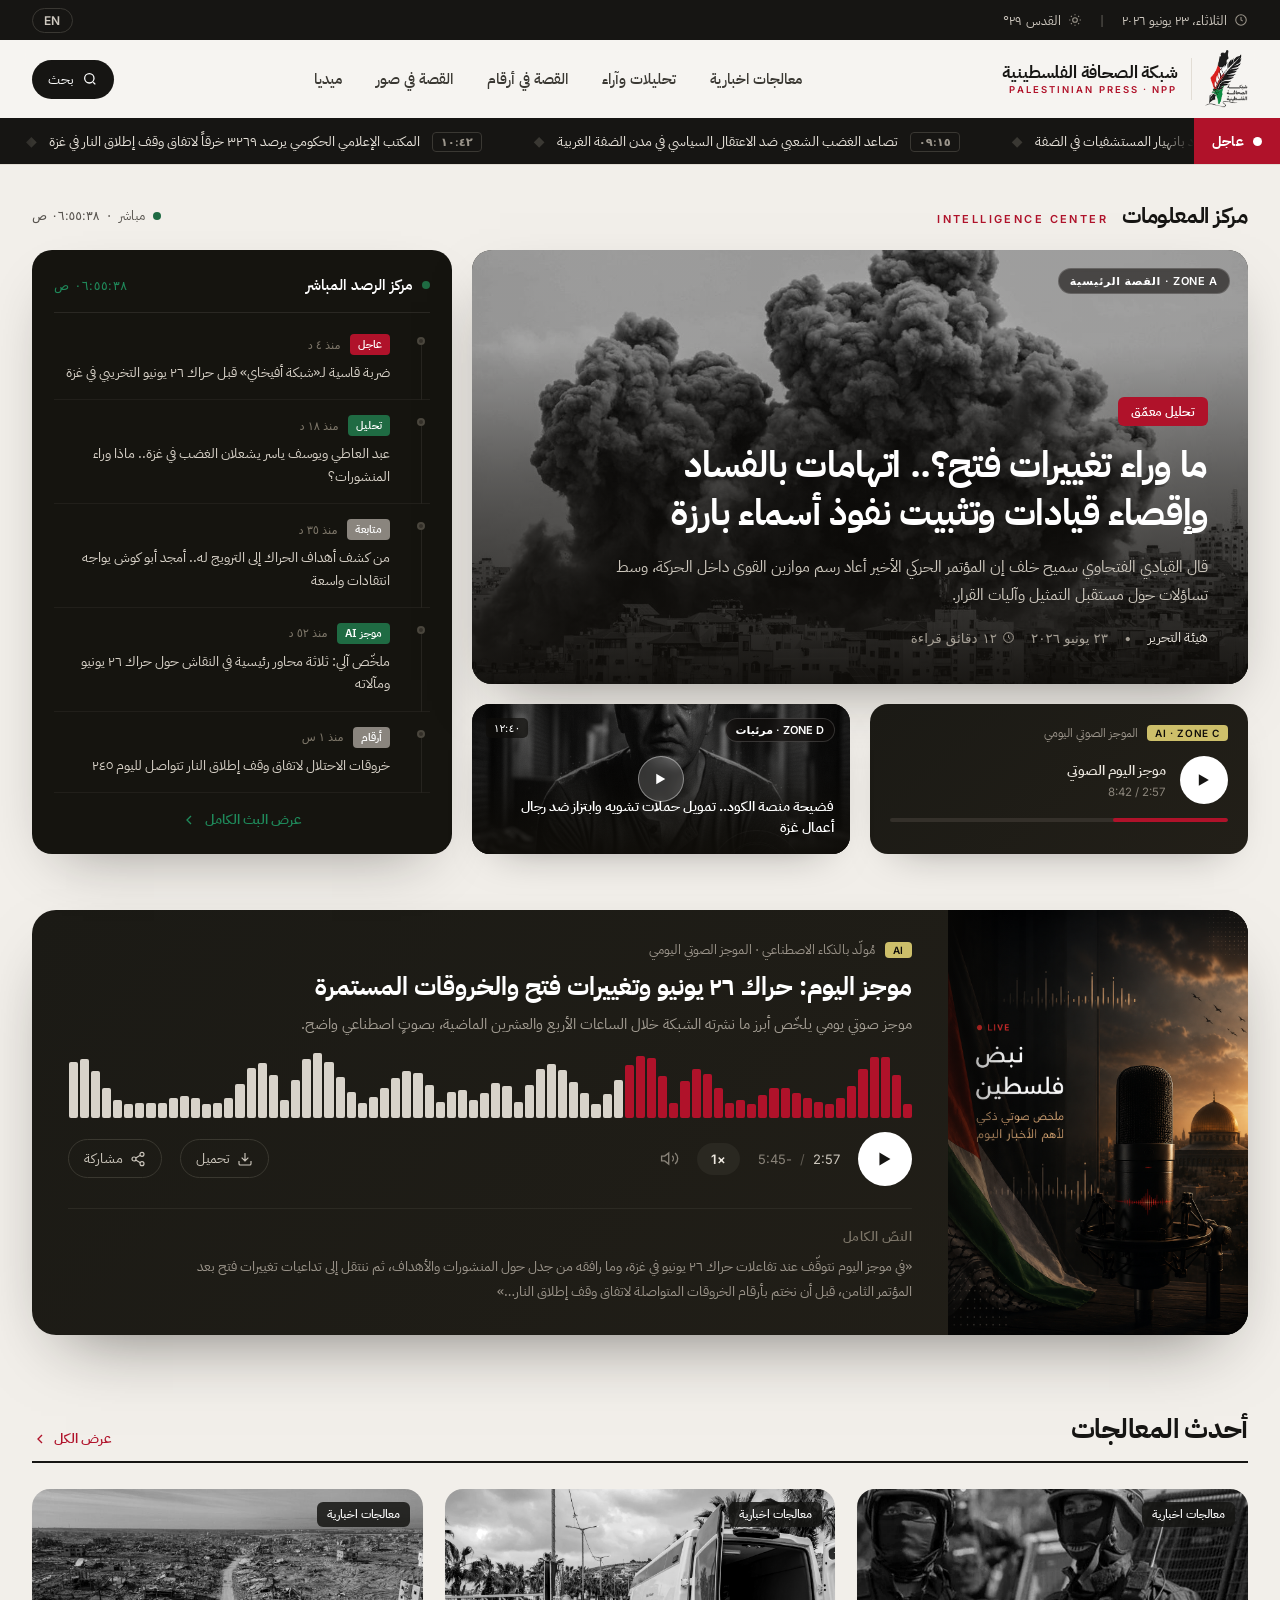
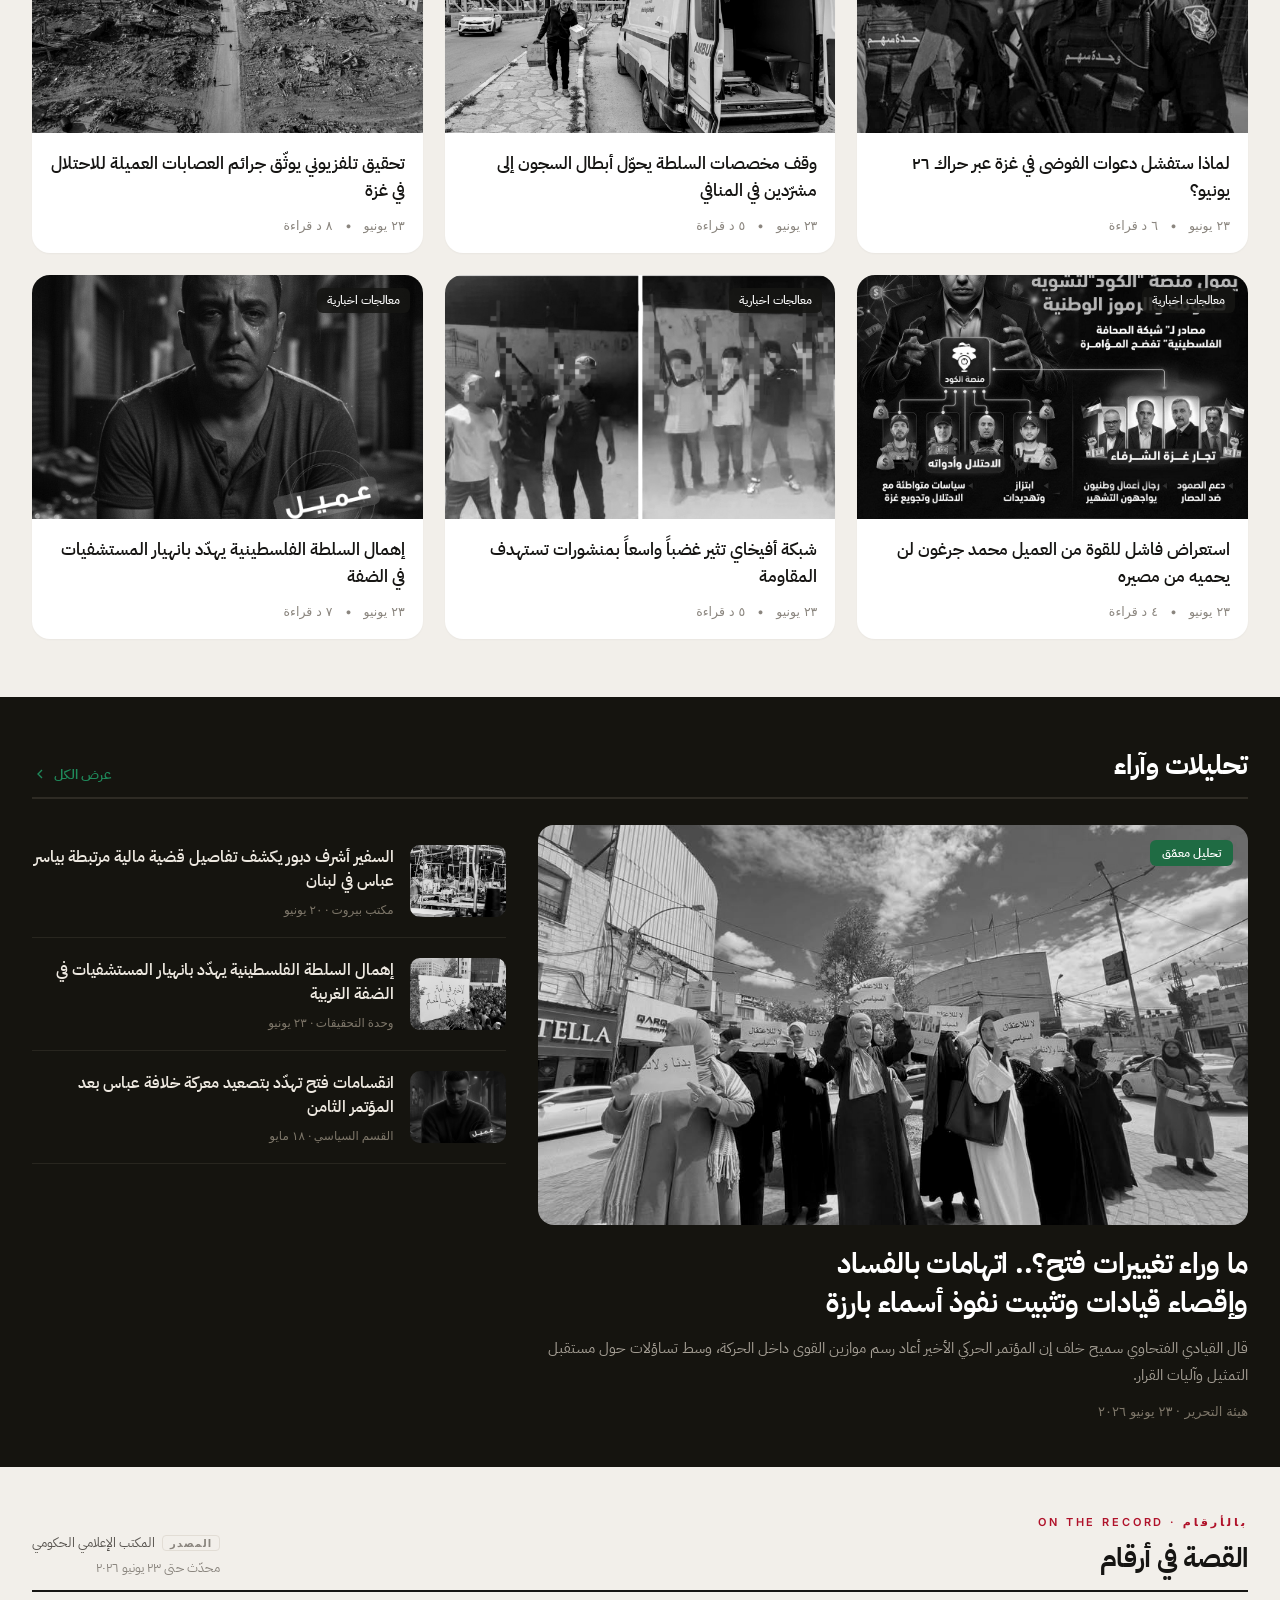
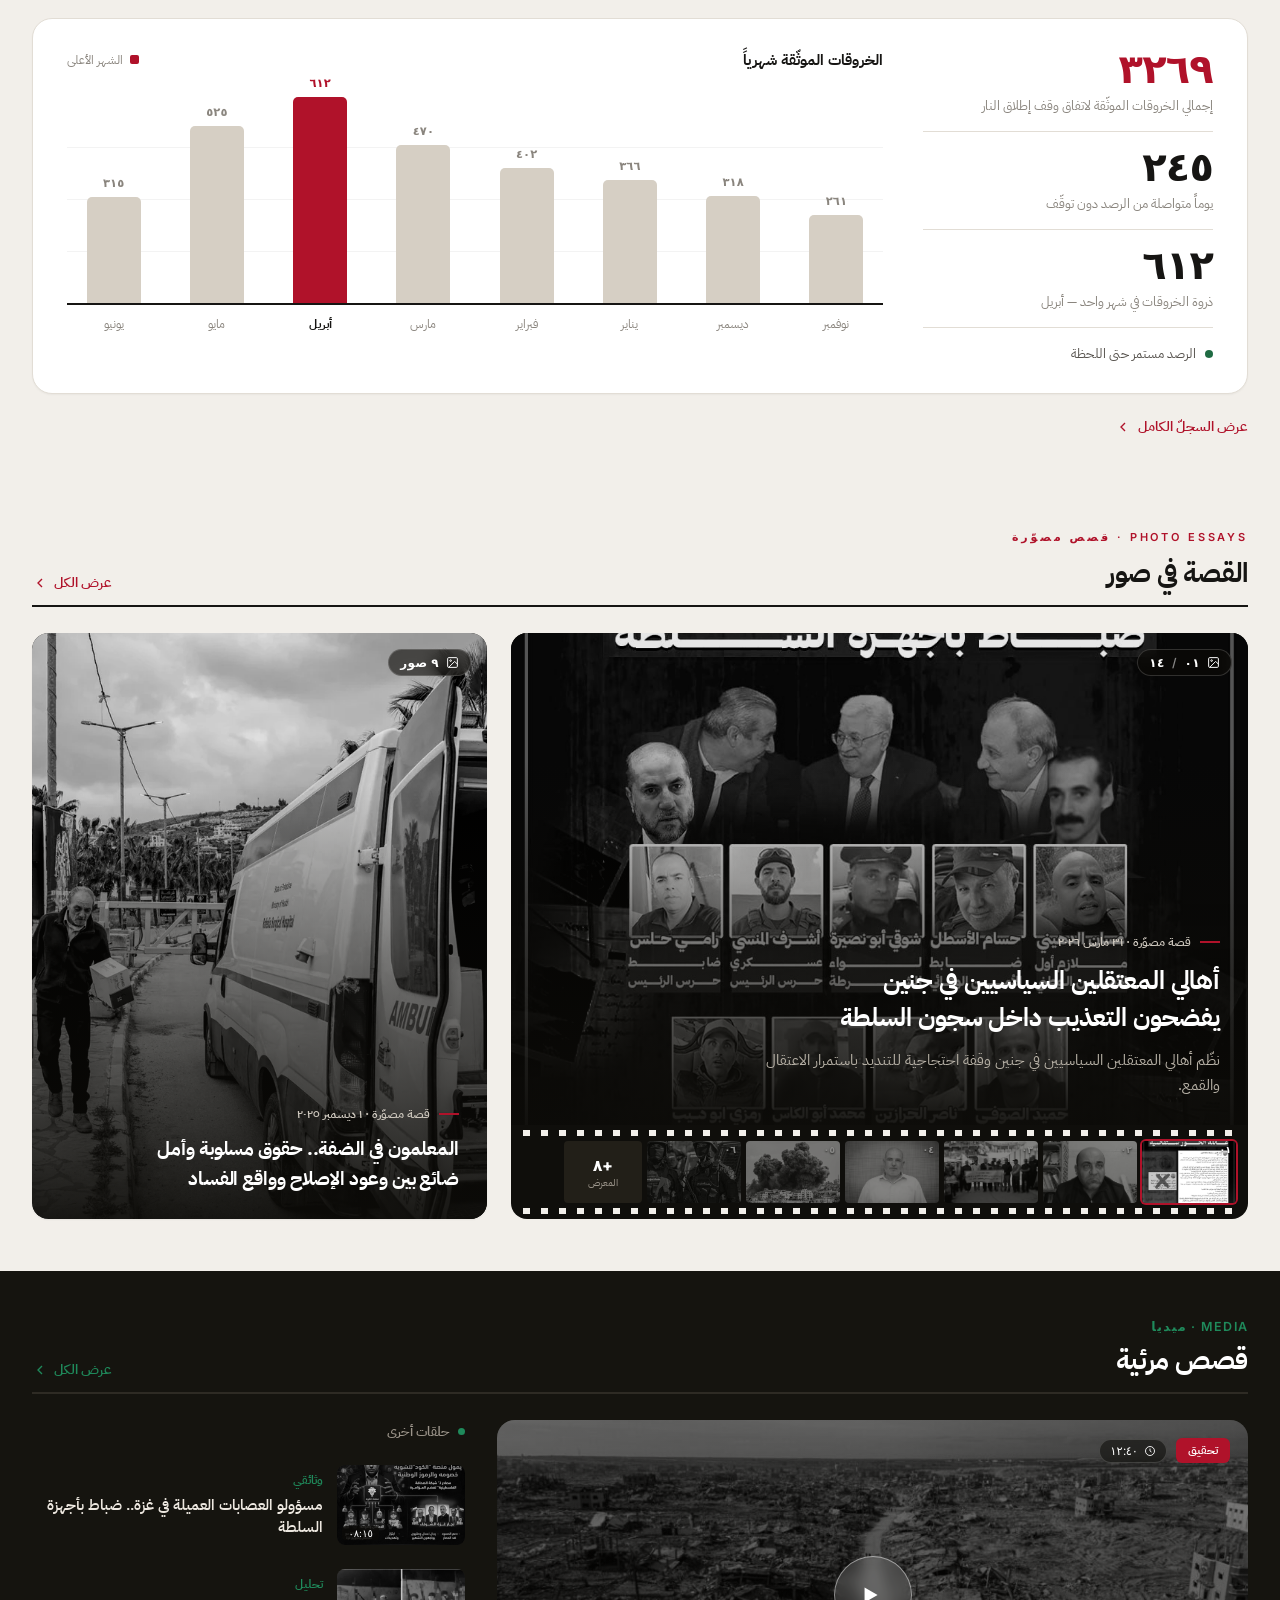
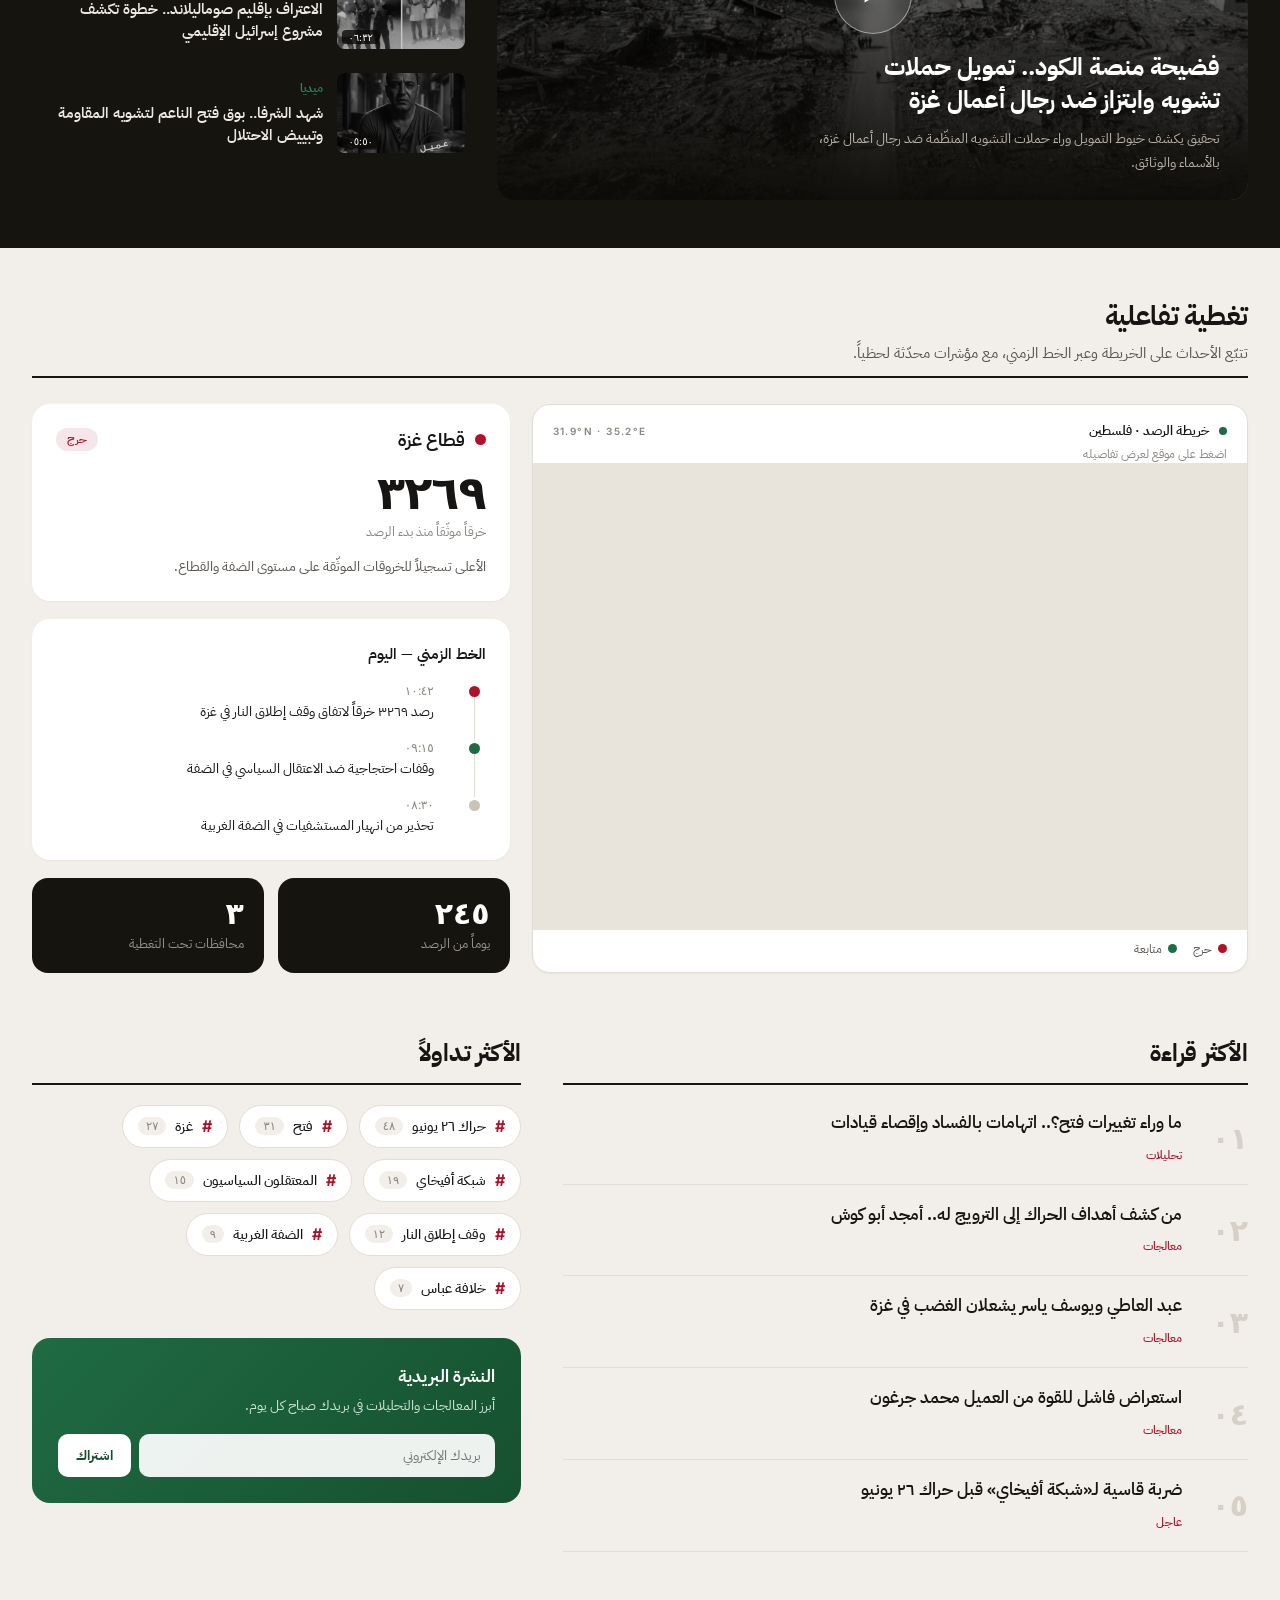
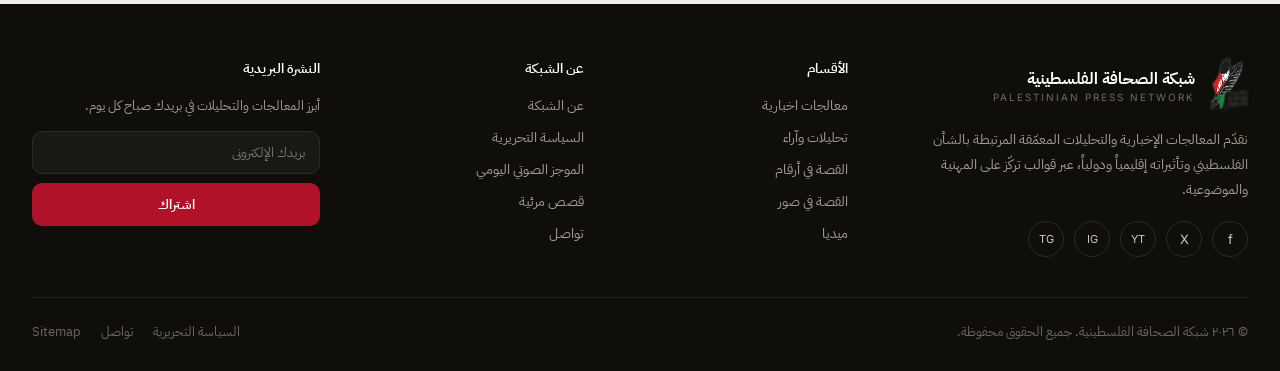
==== commit ed000fd7: "Signed-off-by: Eslam abselnasser <96479431+imsemoo@users.noreply.github.com>" ====
--- a/index.html
+++ b/index.html
@@ -29,10 +29,7 @@
       </div>
       <div class="topbar__group topbar__group--end">
         <button class="topbar__lang" type="button" data-lang-toggle data-i18n="langBtn">EN</button>
-        <span class="topbar__bell">
-          <svg width="15" height="15" viewBox="0 0 24 24" fill="none" stroke="#CFC9C0" stroke-width="1.7"><path d="M18 8a6 6 0 1 0-12 0c0 7-3 9-3 9h18s-3-2-3-9"/><path d="M13.7 21a2 2 0 0 1-3.4 0"/></svg>
-        </span>
-        <span class="topbar__signin" data-i18n="signin">تسجيل الدخول</span>
+
       </div>
     </div>
   </div>
@@ -101,7 +98,7 @@
         <!-- القصة الرئيسية -->
         <article class="zoneA">
           <span class="zoneA__badge">ZONE A · القصة الرئيسية</span>
-          <img class="zoneA__img" src="https://picsum.photos/seed/npp-lead/1400/1000" alt="">
+          <img class="zoneA__img" src="assets/img/news/ghzh-7.jpg" alt="">
           <div class="zoneA__overlay"></div>
           <div class="zoneA__body">
             <span class="zoneA__cat">تحليل معمّق</span>
@@ -137,7 +134,7 @@
 
           <!-- مرئيات مصغّر -->
           <article class="zoneD" data-video-index="0">
-            <img class="zoneD__img" src="https://picsum.photos/seed/npp-vid0/700/900" alt="">
+            <img class="zoneD__img" src="assets/img/news/photo-2026-06-23-12-56-55.jpg" alt="">
             <div class="zoneD__overlay"></div>
             <span class="zoneD__badge">ZONE D · مرئيات</span>
             <span class="zoneD__dur">١٢:٤٠</span>
@@ -205,13 +202,7 @@
     <div class="brief__card">
       <div class="brief__grid">
         <div class="brief__cover">
-          <div class="brief__cover-tex"></div>
-          <div class="brief__cover-in">
-            <div class="brief__cover-ring">
-              <svg width="34" height="34" viewBox="0 0 24 24" fill="none" stroke="#fff" stroke-width="1.6"><path d="M3 18v-6a9 9 0 0 1 18 0v6"/><path d="M21 19a2 2 0 0 1-2 2h-1v-7h1a2 2 0 0 1 2 2zM3 19a2 2 0 0 0 2 2h1v-7H5a2 2 0 0 0-2 2z"/></svg>
-            </div>
-            <div class="brief__cover-tag">DAILY BRIEF</div>
-          </div>
+          <img class="brief__cover-img" src="assets/img/cover.png" alt="نبض فلسطين لحظة بلحظة — الموجز الصوتي اليومي">
         </div>
         <div class="brief__player">
           <div class="brief__top">
@@ -261,27 +252,27 @@
     </div>
     <div class="cards">
       <article class="card">
-        <div class="card__media"><img class="mono cover-abs" src="https://picsum.photos/seed/npp-lt0/800/520" alt=""><span class="card__cat">معالجات اخبارية</span></div>
+        <div class="card__media"><img class="mono cover-abs" src="assets/img/news/almqawmh.webp" alt=""><span class="card__cat">معالجات اخبارية</span></div>
         <div class="card__body"><h3 class="card__title">لماذا ستفشل دعوات الفوضى في غزة عبر حراك ٢٦ يونيو؟</h3><div class="card__meta"><span>٢٣ يونيو</span><span>•</span><span>٦ <span data-i18n="minRead">د قراءة</span></span></div></div>
       </article>
       <article class="card">
-        <div class="card__media"><img class="mono cover-abs" src="https://picsum.photos/seed/npp-lt1/800/520" alt=""><span class="card__cat">معالجات اخبارية</span></div>
+        <div class="card__media"><img class="mono cover-abs" src="assets/img/news/mstshfyat.webp" alt=""><span class="card__cat">معالجات اخبارية</span></div>
         <div class="card__body"><h3 class="card__title">وقف مخصصات السلطة يحوّل أبطال السجون إلى مشرّدين في المنافي</h3><div class="card__meta"><span>٢٣ يونيو</span><span>•</span><span>٥ <span data-i18n="minRead">د قراءة</span></span></div></div>
       </article>
       <article class="card">
-        <div class="card__media"><img class="mono cover-abs" src="https://picsum.photos/seed/npp-lt2/800/520" alt=""><span class="card__cat">معالجات اخبارية</span></div>
+        <div class="card__media"><img class="mono cover-abs" src="assets/img/news/rfh.jpg" alt=""><span class="card__cat">معالجات اخبارية</span></div>
         <div class="card__body"><h3 class="card__title">تحقيق تلفزيوني يوثّق جرائم العصابات العميلة للاحتلال في غزة</h3><div class="card__meta"><span>٢٣ يونيو</span><span>•</span><span>٨ <span data-i18n="minRead">د قراءة</span></span></div></div>
       </article>
       <article class="card">
-        <div class="card__media"><img class="mono cover-abs" src="https://picsum.photos/seed/npp-lt3/800/520" alt=""><span class="card__cat">معالجات اخبارية</span></div>
+        <div class="card__media"><img class="mono cover-abs" src="assets/img/news/photo-2026-02-06-10-39-29.jpg" alt=""><span class="card__cat">معالجات اخبارية</span></div>
         <div class="card__body"><h3 class="card__title">استعراض فاشل للقوة من العميل محمد جرغون لن يحميه من مصيره</h3><div class="card__meta"><span>٢٣ يونيو</span><span>•</span><span>٤ <span data-i18n="minRead">د قراءة</span></span></div></div>
       </article>
       <article class="card">
-        <div class="card__media"><img class="mono cover-abs" src="https://picsum.photos/seed/npp-lt4/800/520" alt=""><span class="card__cat">معالجات اخبارية</span></div>
+        <div class="card__media"><img class="mono cover-abs" src="assets/img/news/jrghwn.jpg" alt=""><span class="card__cat">معالجات اخبارية</span></div>
         <div class="card__body"><h3 class="card__title">شبكة أفيخاي تثير غضباً واسعاً بمنشورات تستهدف المقاومة</h3><div class="card__meta"><span>٢٣ يونيو</span><span>•</span><span>٥ <span data-i18n="minRead">د قراءة</span></span></div></div>
       </article>
       <article class="card">
-        <div class="card__media"><img class="mono cover-abs" src="https://picsum.photos/seed/npp-lt5/800/520" alt=""><span class="card__cat">معالجات اخبارية</span></div>
+        <div class="card__media"><img class="mono cover-abs" src="assets/img/news/abd-alaaty.jpg" alt=""><span class="card__cat">معالجات اخبارية</span></div>
         <div class="card__body"><h3 class="card__title">إهمال السلطة الفلسطينية يهدّد بانهيار المستشفيات في الضفة</h3><div class="card__meta"><span>٢٣ يونيو</span><span>•</span><span>٧ <span data-i18n="minRead">د قراءة</span></span></div></div>
       </article>
     </div>
@@ -297,7 +288,7 @@
       <div class="analysis__grid">
         <article class="analysis__lead">
           <div class="analysis__lead-media">
-            <img class="analysis__lead-img" src="https://picsum.photos/seed/npp-lead/1400/1000" alt="">
+            <img class="analysis__lead-img" src="assets/img/news/photo-2026-03-31-10-16-37.jpg" alt="">
             <span class="analysis__lead-cat">تحليل معمّق</span>
           </div>
           <h3 class="analysis__lead-title">ما وراء تغييرات فتح؟.. اتهامات بالفساد وإقصاء قيادات وتثبيت نفوذ أسماء بارزة</h3>
@@ -306,15 +297,15 @@
         </article>
         <div class="analysis__list">
           <article class="analysis__item">
-            <div class="analysis__thumb"><img src="https://picsum.photos/seed/npp-an0/400/300" alt=""></div>
+            <div class="analysis__thumb"><img src="assets/img/news/alaml.jpg" alt=""></div>
             <div><h4 class="analysis__item-title">السفير أشرف دبور يكشف تفاصيل قضية مالية مرتبطة بياسر عباس في لبنان</h4><div class="analysis__item-by">مكتب بيروت · ٢٠ يونيو</div></div>
           </article>
           <article class="analysis__item">
-            <div class="analysis__thumb"><img src="https://picsum.photos/seed/npp-an1/400/300" alt=""></div>
+            <div class="analysis__thumb"><img src="assets/img/news/photo_2025-12-01_11-18-59.jpg" alt=""></div>
             <div><h4 class="analysis__item-title">إهمال السلطة الفلسطينية يهدّد بانهيار المستشفيات في الضفة الغربية</h4><div class="analysis__item-by">وحدة التحقيقات · ٢٣ يونيو</div></div>
           </article>
           <article class="analysis__item">
-            <div class="analysis__thumb"><img src="https://picsum.photos/seed/npp-an2/400/300" alt=""></div>
+            <div class="analysis__thumb"><img src="assets/img/news/amjd-5.png" alt=""></div>
             <div><h4 class="analysis__item-title">انقسامات فتح تهدّد بتصعيد معركة خلافة عباس بعد المؤتمر الثامن</h4><div class="analysis__item-by">القسم السياسي · ١٨ مايو</div></div>
           </article>
         </div>
@@ -322,53 +313,55 @@
     </div>
   </section>
 
-  <!-- ===================== القصة في أرقام — سجلّ موثّق ===================== -->
-  <section class="figures">
-    <div class="figures__bg" aria-hidden="true"></div>
-    <div class="wrap figures__inner">
-      <div class="figures__head">
-        <div>
-          <span class="figures__kicker">ON THE RECORD · سجلّ موثّق</span>
-          <h2 class="figures__title" data-i18n="s_numbers">القصة في أرقام</h2>
-        </div>
-        <div class="figures__source">
-          <span class="figures__source-label">المصدر</span>المكتب الإعلامي الحكومي
-          <span class="figures__source-date">محدّث حتى ٢٣ يونيو ٢٠٢٦</span>
-        </div>
-      </div>
-
-      <div class="figures__grid">
-        <!-- الرقم المحوري -->
-        <article class="figure figure--lead">
-          <div class="figure__value figure__value--red" data-countup data-to="3269">٣٢٦٩</div>
-          <span class="figure__rule figure__rule--red"></span>
-          <p class="figure__label">خرقاً موثّقاً لاتفاق وقف إطلاق النار في قطاع غزة</p>
-          <div class="figure__live">
-            <span class="figure__live-dot"></span>
-            الرصد مستمر حتى اللحظة
-          </div>
-        </article>
-
-        <!-- رقمان داعمان -->
-        <div class="figures__side">
-          <article class="figure">
-            <div class="figure__value" data-countup data-to="245">٢٤٥</div>
-            <span class="figure__rule"></span>
-            <p class="figure__label">يوماً متواصلة دون توقّف الانتهاكات</p>
-          </article>
-          <article class="figure">
-            <div class="figure__value" data-countup data-to="377">٣٧٧</div>
-            <span class="figure__rule"></span>
-            <p class="figure__label">خرقاً في أبريل وحده — الأعلى شهرياً</p>
-          </article>
-        </div>
-      </div>
-
-      <a class="figures__more" href="#">
-        عرض السجلّ الكامل
-        <svg width="16" height="16" viewBox="0 0 24 24" fill="none" stroke="currentColor" stroke-width="2"><path d="M15 18l-6-6 6-6"/></svg>
-      </a>
-    </div>
+  <!-- ===================== القصة في أرقام — لوحة بيانات ===================== -->
+  <section class="figures wrap">
+    <div class="sec-head">
+      <div>
+        <span class="figures__kicker">بالأرقام · ON THE RECORD</span>
+        <h2 class="sec-head__title" data-i18n="s_numbers">القصة في أرقام</h2>
+      </div>
+      <div class="figures__source">
+        <span class="figures__source-label">المصدر</span>المكتب الإعلامي الحكومي
+        <span class="figures__source-date">محدّث حتى ٢٣ يونيو ٢٠٢٦</span>
+      </div>
+    </div>
+
+    <div class="datapanel">
+      <!-- المؤشرات -->
+      <div class="kpis">
+        <div class="kpi">
+          <div class="kpi__value kpi__value--red" data-countup data-to="3269">٣٢٦٩</div>
+          <div class="kpi__label">إجمالي الخروقات الموثّقة لاتفاق وقف إطلاق النار</div>
+        </div>
+        <div class="kpi">
+          <div class="kpi__value" data-countup data-to="245">٢٤٥</div>
+          <div class="kpi__label">يوماً متواصلة من الرصد دون توقّف</div>
+        </div>
+        <div class="kpi">
+          <div class="kpi__value" data-countup data-to="612">٦١٢</div>
+          <div class="kpi__label">ذروة الخروقات في شهر واحد — أبريل</div>
+        </div>
+        <div class="kpi--live">
+          <span class="kpi__live-dot"></span>
+          الرصد مستمر حتى اللحظة
+        </div>
+      </div>
+
+      <!-- الرسم البياني الشهري -->
+      <div class="chart">
+        <div class="chart__head">
+          <h3 class="chart__title">الخروقات الموثّقة شهرياً</h3>
+          <span class="chart__legend"><span class="chart__legend-dot"></span>الشهر الأعلى</span>
+        </div>
+        <div class="chart__bars" data-figbars></div>
+        <div class="chart__months" data-figmonths></div>
+      </div>
+    </div>
+
+    <a class="figures__more" href="#">
+      عرض السجلّ الكامل
+      <svg width="16" height="16" viewBox="0 0 24 24" fill="none" stroke="currentColor" stroke-width="2"><path d="M15 18l-6-6 6-6"/></svg>
+    </a>
   </section>
 
   <!-- ===================== القصة في صور ===================== -->
@@ -385,7 +378,7 @@
       <!-- القصة المميّزة: لفّة فيلم تفاعلية -->
       <article class="essay" data-essay>
         <div class="essay__stage" data-open-gallery="jenin" data-open-index="0">
-          <img class="essay__hero" data-essay-hero src="https://picsum.photos/seed/npp-jenin-1/1200/800" alt="">
+          <img class="essay__hero" data-essay-hero src="assets/img/news/photo-2026-01-13-13-33-02.jpg" alt="">
           <span class="essay__counter">
             <svg width="13" height="13" viewBox="0 0 24 24" fill="none" stroke="#fff" stroke-width="1.8"><rect x="3" y="3" width="18" height="18" rx="2"/><circle cx="8.5" cy="8.5" r="1.5"/><path d="m21 15-5-5L5 21"/></svg>
             <b data-essay-count>٠١</b><span class="essay__counter-sep">/</span>١٤
@@ -398,12 +391,12 @@
           </div>
         </div>
         <div class="filmstrip" data-essay-strip>
-          <button class="frame is-active" type="button" data-essay-frame data-open-gallery="jenin" data-open-index="0" data-src="https://picsum.photos/seed/npp-jenin-1/1200/800" aria-label="الإطار ١"><img src="https://picsum.photos/seed/npp-jenin-1/240/160" alt=""><span class="frame__no">٠١</span></button>
-          <button class="frame" type="button" data-essay-frame data-open-gallery="jenin" data-open-index="1" data-src="https://picsum.photos/seed/npp-jenin-2/1200/800" aria-label="الإطار ٢"><img src="https://picsum.photos/seed/npp-jenin-2/240/160" alt=""><span class="frame__no">٠٢</span></button>
-          <button class="frame" type="button" data-essay-frame data-open-gallery="jenin" data-open-index="2" data-src="https://picsum.photos/seed/npp-jenin-3/1200/800" aria-label="الإطار ٣"><img src="https://picsum.photos/seed/npp-jenin-3/240/160" alt=""><span class="frame__no">٠٣</span></button>
-          <button class="frame" type="button" data-essay-frame data-open-gallery="jenin" data-open-index="3" data-src="https://picsum.photos/seed/npp-jenin-4/1200/800" aria-label="الإطار ٤"><img src="https://picsum.photos/seed/npp-jenin-4/240/160" alt=""><span class="frame__no">٠٤</span></button>
-          <button class="frame" type="button" data-essay-frame data-open-gallery="jenin" data-open-index="4" data-src="https://picsum.photos/seed/npp-jenin-5/1200/800" aria-label="الإطار ٥"><img src="https://picsum.photos/seed/npp-jenin-5/240/160" alt=""><span class="frame__no">٠٥</span></button>
-          <button class="frame" type="button" data-essay-frame data-open-gallery="jenin" data-open-index="5" data-src="https://picsum.photos/seed/npp-jenin-6/1200/800" aria-label="الإطار ٦"><img src="https://picsum.photos/seed/npp-jenin-6/240/160" alt=""><span class="frame__no">٠٦</span></button>
+          <button class="frame is-active" type="button" data-essay-frame data-open-gallery="jenin" data-open-index="0" data-src="assets/img/news/7bd23523-0bad-426f-88e9-8ed230105d3c_16x9_1200x676.webp" aria-label="الإطار ١"><img src="assets/img/news/photo-2026-01-10-11-14-53.jpg" alt=""><span class="frame__no">٠١</span></button>
+          <button class="frame" type="button" data-essay-frame data-open-gallery="jenin" data-open-index="1" data-src="assets/img/news/f0a24783-ba06-4435-8a45-0f16a4c4be91.jpg" aria-label="الإطار ٢"><img src="assets/img/news/102946-mpg-00-19-30-16-still003.webp" alt=""><span class="frame__no">٠٢</span></button>
+          <button class="frame" type="button" data-essay-frame data-open-gallery="jenin" data-open-index="2" data-src="assets/img/news/photo-2026-01-09-21-10-45.jpg" aria-label="الإطار ٣"><img src="assets/img/news/vxgjw.webp" alt=""><span class="frame__no">٠٣</span></button>
+          <button class="frame" type="button" data-essay-frame data-open-gallery="jenin" data-open-index="3" data-src="assets/img/news/thumbs-b-c-a0e7fa30afe671de3b70ba1ede15467f.jpg" aria-label="الإطار ٤"><img src="assets/img/news/mgfzb.jpeg" alt=""><span class="frame__no">٠٤</span></button>
+          <button class="frame" type="button" data-essay-frame data-open-gallery="jenin" data-open-index="4" data-src="assets/img/news/img_20240814_131221_687.jpg" aria-label="الإطار ٥"><img src="assets/img/news/ghzh-7.jpg" alt=""><span class="frame__no">٠٥</span></button>
+          <button class="frame" type="button" data-essay-frame data-open-gallery="jenin" data-open-index="5" data-src="assets/img/news/photo-2026-06-23-12-56-55.jpg" aria-label="الإطار ٦"><img src="assets/img/news/almqawmh.webp" alt=""><span class="frame__no">٠٦</span></button>
           <a class="frame frame--more" href="#" data-open-gallery="jenin" data-open-index="0"><span class="frame__more-n">+٨</span><span class="frame__more-t">المعرض</span></a>
         </div>
       </article>
@@ -411,7 +404,7 @@
       <!-- القصة الثانية: ملصق طولي -->
       <a class="essay essay--alt" href="#" data-open-gallery="teachers" data-open-index="0">
         <div class="essay__stage essay__stage--tall">
-          <img class="essay__hero" src="https://picsum.photos/seed/npp-teachers/900/1200" alt="">
+          <img class="essay__hero" src="assets/img/news/mstshfyat.webp" alt="">
           <span class="essay__count-badge">
             <svg width="13" height="13" viewBox="0 0 24 24" fill="none" stroke="#fff" stroke-width="1.8"><rect x="3" y="3" width="18" height="18" rx="2"/><circle cx="8.5" cy="8.5" r="1.5"/><path d="m21 15-5-5L5 21"/></svg>٩ صور
           </span>
@@ -438,7 +431,7 @@
       <div class="videos__layout">
         <!-- الفيلم المميّز -->
         <article class="feature" data-video-index="0">
-          <img class="feature__img" src="https://picsum.photos/seed/npp-vid0/1200/680" alt="">
+          <img class="feature__img" src="assets/img/news/rfh.jpg" alt="">
           <div class="feature__overlay"></div>
           <div class="feature__top">
             <span class="feature__cat">تحقيق</span>
@@ -456,7 +449,7 @@
           <div class="playlist__head"><span class="playlist__head-dot"></span>حلقات أخرى</div>
           <button class="episode" type="button" data-video-index="1">
             <div class="episode__thumb">
-              <img class="episode__img" src="https://picsum.photos/seed/npp-vid1/360/230" alt="">
+              <img class="episode__img" src="assets/img/news/photo-2026-02-06-10-39-29.jpg" alt="">
               <span class="episode__play"><svg width="13" height="13" viewBox="0 0 24 24" fill="#fff"><path d="M7 5v14l12-7z"/></svg></span>
               <span class="episode__dur">٠٨:١٥</span>
             </div>
@@ -464,7 +457,7 @@
           </button>
           <button class="episode" type="button" data-video-index="2">
             <div class="episode__thumb">
-              <img class="episode__img" src="https://picsum.photos/seed/npp-vid2/360/230" alt="">
+              <img class="episode__img" src="assets/img/news/jrghwn.jpg" alt="">
               <span class="episode__play"><svg width="13" height="13" viewBox="0 0 24 24" fill="#fff"><path d="M7 5v14l12-7z"/></svg></span>
               <span class="episode__dur">٠٦:٣٢</span>
             </div>
@@ -472,7 +465,7 @@
           </button>
           <button class="episode" type="button" data-video-index="3">
             <div class="episode__thumb">
-              <img class="episode__img" src="https://picsum.photos/seed/npp-vid3/360/230" alt="">
+              <img class="episode__img" src="assets/img/news/abd-alaaty.jpg" alt="">
               <span class="episode__play"><svg width="13" height="13" viewBox="0 0 24 24" fill="#fff"><path d="M7 5v14l12-7z"/></svg></span>
               <span class="episode__dur">٠٥:٥٠</span>
             </div>
--- a/assets/css/style.css
+++ b/assets/css/style.css
@@ -180,13 +180,14 @@
   background: var(--red); color: #fff; padding: 0 18px; font-weight: 700; font-size: 13.5px; letter-spacing: .02em;
 }
 .ticker__dot { width: 9px; height: 9px; border-radius: 50%; background: #fff; animation: pulse 1.6s infinite; }
-.ticker__viewport { flex: 1; overflow: hidden; position: relative; display: flex; align-items: center; }
+.ticker__viewport { flex: 1; overflow: hidden; position: relative; display: flex; align-items: center; direction: ltr;
+  -webkit-mask-image: linear-gradient(90deg, transparent, #000 36px, #000 calc(100% - 36px), transparent);
+  mask-image: linear-gradient(90deg, transparent, #000 36px, #000 calc(100% - 36px), transparent); }
 .ticker__track {
-  display: flex; align-items: center; white-space: nowrap;
+  display: flex; align-items: center; white-space: nowrap; direction: ltr;
   animation: marquee 38s linear infinite; will-change: transform;
 }
-.ticker:hover .ticker__track { animation-play-state: paused; }
-.ticker__item { display: inline-flex; align-items: center; gap: 12px; padding: 0 26px; font-size: 14px; }
+.ticker__item { display: inline-flex; align-items: center; gap: 12px; padding: 0 26px; font-size: 14px; direction: rtl; }
 .ticker__time {
   font-family: var(--font-lat); font-size: 11.5px; font-weight: 600; color: #9b958b;
   border: 1px solid #3a3833; padding: 2px 8px; border-radius: 4px;
@@ -298,11 +299,11 @@
 .brief { padding: 40px var(--pad-x); }
 .brief__card { background: linear-gradient(135deg, #1b1a15 0%, #221f18 100%); border-radius: 24px; overflow: hidden; box-shadow: 0 30px 70px -34px rgba(20,18,14,.6); }
 .brief__grid { display: grid; grid-template-columns: 300px 1fr; }
-.brief__cover { position: relative; background: linear-gradient(155deg, var(--red), var(--red-dark)); min-height: 300px; display: flex; align-items: center; justify-content: center; }
-.brief__cover-tex { position: absolute; inset: 0; background-image: repeating-linear-gradient(45deg, rgba(0,0,0,.07) 0 14px, transparent 14px 28px); }
-.brief__cover-in { position: relative; text-align: center; color: #fff; }
-.brief__cover-ring { width: 78px; height: 78px; border-radius: 50%; border: 2px solid rgba(255,255,255,.55); display: flex; align-items: center; justify-content: center; margin: 0 auto 16px; }
-.brief__cover-tag { font-family: var(--font-lat); font-size: 11px; letter-spacing: .28em; opacity: .85; }
+.brief__cover { position: relative; min-height: 300px; overflow: hidden; background: #0d0c0a; }
+.brief__cover-img { position: absolute; inset: 0; width: 100%; height: 100%; object-fit: cover; object-position: center; display: block; }
+/* تدرّج خفيف يدمج الحافة الداخلية للكوفر مع لوحة المشغّل */
+.brief__cover::after { content: ""; position: absolute; inset: 0; pointer-events: none;
+  background: linear-gradient(to left, transparent 78%, rgba(13,12,10,.5)); }
 .brief__player { padding: 30px 36px; color: var(--on-d-1); display: flex; flex-direction: column; }
 .brief__top { display: flex; align-items: center; gap: 10px; margin-bottom: 10px; }
 .brief__kicker { font-size: 13px; color: var(--on-d-4); }
@@ -353,54 +354,58 @@
 .analysis__item-title { margin: 0 0 9px; font-size: 16px; line-height: 1.5; font-weight: 600; color: var(--on-d-1); }
 .analysis__item-by { font-size: 12px; color: var(--on-d-5); font-family: var(--font-lat); }
 
-/* --- 5.6 القصة في أرقام — سجلّ مساءلة موثّق (فاتح، يتناسب مع إيقاع الصفحة) --- */
-.figures { position: relative; background: var(--bg); overflow: hidden; }
-.figures__bg { position: absolute; inset: 0; pointer-events: none;
-  background-image: repeating-linear-gradient(90deg, rgba(22,21,19,.028) 0 1px, transparent 1px 96px); }
-.figures__inner { position: relative; padding: 48px var(--pad-x); }
-
-.figures__head { display: flex; align-items: flex-end; justify-content: space-between; gap: 24px; flex-wrap: wrap;
-  padding-bottom: 14px; margin-bottom: 36px; border-bottom: 2px solid var(--ink); }
+/* --- 5.6 القصة في أرقام — لوحة بيانات (مؤشرات + رسم بياني شهري) --- */
+.figures { padding: 48px var(--pad-x); }
 .figures__kicker { display: block; font-family: var(--font-lat); font-size: 11px; font-weight: 600; letter-spacing: .26em; color: var(--red); margin-bottom: 9px; }
-.figures__title { margin: 0; font-size: 27px; font-weight: 700; letter-spacing: -.01em; color: var(--ink); }
-.figures__source { font-size: 12.5px; line-height: 1.7; color: var(--muted); }
+.figures__source { font-size: 12.5px; line-height: 1.7; color: var(--muted); text-align: start; }
 .figures__source-label { font-family: var(--font-lat); font-size: 10px; font-weight: 700; letter-spacing: .12em; color: var(--muted-2); border: 1px solid var(--line); padding: 1px 7px; border-radius: 4px; margin-inline-end: 7px; }
 .figures__source-date { display: block; color: var(--muted-2); margin-top: 3px; }
 
-.figures__grid { display: grid; grid-template-columns: 1.3fr 1fr; gap: 34px; align-items: stretch; }
-.figures__side { display: flex; flex-direction: column; }
-
-.figure { padding: 2px 0; }
-.figure--lead { padding-inline-end: 34px; border-inline-end: 1px solid var(--line); }
-.figures__side .figure { padding: 22px 0; }
-.figures__side .figure:first-child { padding-top: 2px; }
-.figures__side .figure + .figure { border-top: 1px solid var(--line); }
-
-.figure__value { font-family: var(--font-lat); font-weight: 800; line-height: .9; letter-spacing: -.035em; color: var(--ink); font-variant-numeric: tabular-nums; font-size: 62px; }
-.figure--lead .figure__value { font-size: 132px; }
-.figure__value--red { color: var(--red); }
-
-.figure__rule { display: block; height: 3px; width: 54px; border-radius: 2px; background: #CFC8BD; margin: 18px 0 14px; }
-.figure--lead .figure__rule { width: 92px; height: 4px; margin: 22px 0 16px; }
-.figure__rule--red { background: var(--red); }
-
-.figure__label { margin: 0; font-size: 15px; line-height: 1.7; color: var(--muted); max-width: 34ch; }
-.figure--lead .figure__label { font-size: 18.5px; color: #2A2825; font-weight: 500; max-width: 22ch; }
-
-.figure__live { display: flex; align-items: center; gap: 8px; margin-top: 18px; font-size: 12.5px; color: var(--muted-2); }
-.figure__live-dot { width: 8px; height: 8px; border-radius: 50%; background: var(--green); animation: pulseG 1.8s infinite; flex-shrink: 0; }
-
-.figures__more { display: inline-flex; align-items: center; gap: 7px; margin-top: 36px; color: var(--red); font-size: 14px; font-weight: 600; text-decoration: none; transition: gap .15s ease; }
+/* لوحة البيانات الموحّدة (متّسقة مع كروت الصفحة البيضاء) */
+.datapanel { display: grid; grid-template-columns: 290px 1fr; gap: 40px; align-items: stretch; background: var(--paper); border: 1px solid var(--line); border-radius: 20px; padding: 30px 34px; box-shadow: 0 1px 2px rgba(20,18,14,.04); }
+
+/* المؤشرات — مفصولة بخطوط شعرية لا بكروت */
+.kpis { display: flex; flex-direction: column; }
+.kpi { padding: 15px 0; }
+.kpi:first-child { padding-top: 0; }
+.kpi + .kpi { border-top: 1px solid var(--line); }
+.kpi__value { font-family: var(--font-lat); font-weight: 800; font-size: 40px; line-height: 1; letter-spacing: -.02em; color: var(--ink); font-variant-numeric: tabular-nums; }
+.kpi__value--red { color: var(--red); }
+.kpi__label { margin-top: 7px; font-size: 13px; line-height: 1.55; color: var(--muted-2); }
+.kpi--live { display: flex; align-items: center; gap: 9px; margin-top: auto; padding-top: 16px; border-top: 1px solid var(--line); font-size: 13px; color: var(--muted); }
+.kpi__live-dot { width: 8px; height: 8px; border-radius: 50%; background: var(--green); animation: pulseG 1.8s infinite; flex-shrink: 0; }
+
+/* الرسم البياني الشهري */
+.chart { display: flex; flex-direction: column; min-width: 0; }
+.chart__head { display: flex; align-items: center; justify-content: space-between; gap: 14px; margin-bottom: 26px; }
+.chart__title { margin: 0; font-size: 15px; font-weight: 700; color: var(--ink); }
+.chart__legend { display: flex; align-items: center; gap: 7px; font-size: 12px; color: var(--muted-2); }
+.chart__legend-dot { width: 9px; height: 9px; border-radius: 2px; background: var(--red); }
+.chart__bars { position: relative; display: flex; align-items: flex-end; gap: 10px; height: 208px; border-bottom: 2px solid var(--ink);
+  background-image: repeating-linear-gradient(to top, transparent 0 51px, rgba(22,21,19,.05) 51px 52px); }
+.fbar { flex: 1; height: 100%; display: flex; align-items: flex-end; min-width: 0; }
+.fbar__fill { position: relative; width: 100%; max-width: 54px; margin: 0 auto; height: 0; background: #D6CFC4; border-radius: 5px 5px 0 0; transition: height .9s cubic-bezier(.22,1,.36,1), background .15s ease; }
+.fbar__fill:hover { background: #C6BEB0; }
+.fbar--peak .fbar__fill { background: var(--red); }
+.fbar--peak .fbar__fill:hover { background: var(--red-dark); }
+.fbar__val { position: absolute; top: -21px; inset-inline: 0; text-align: center; font-family: var(--font-lat); font-size: 11.5px; font-weight: 700; color: var(--muted-2); }
+.fbar--peak .fbar__val { color: var(--red); }
+.chart__months { display: flex; gap: 10px; margin-top: 11px; }
+.fmonth { flex: 1; min-width: 0; text-align: center; font-size: 11.5px; color: var(--muted-2); }
+.fmonth--peak { color: var(--ink); font-weight: 700; }
+
+.figures__more { display: inline-flex; align-items: center; gap: 7px; margin-top: 22px; color: var(--red); font-size: 14px; font-weight: 600; text-decoration: none; transition: gap .15s ease; }
 .figures__more:hover { gap: 11px; }
 
 @media (max-width: 860px) {
-  .figures__grid { grid-template-columns: 1fr; gap: 0; }
-  .figure--lead { padding-inline-end: 0; border-inline-end: none; padding-bottom: 26px; border-bottom: 1px solid var(--line); }
-  .figure--lead .figure__value { font-size: 92px; }
-  .figures__side .figure:first-child { padding-top: 22px; }
+  .datapanel { grid-template-columns: 1fr; gap: 26px; padding: 24px; }
+  .kpis { flex-direction: row; flex-wrap: wrap; gap: 4px 28px; }
+  .kpi, .kpi + .kpi { border-top: none; padding: 8px 0; }
+  .kpi--live { border-top: 1px solid var(--line); width: 100%; margin-top: 6px; }
 }
 @media (prefers-reduced-motion: reduce) {
-  .figure__live-dot { animation: none; }
+  .fbar__fill { transition: none; }
+  .kpi__live-dot { animation: none; }
 }
 
 /* --- 5.7 القصة في صور — لفّة فيلم / كونتاكت شيت --- */
@@ -502,40 +507,40 @@
 .episode__title { margin: 0; font-size: 14.5px; line-height: 1.55; font-weight: 600; color: var(--on-d-1); }
 
 /* --- 5.9 تغطية تفاعلية (Coverage) --- */
-.coverage { padding: 48px var(--pad-x); }
+.coverage {position: relative;z-index: 1; padding: 48px var(--pad-x); }
 .coverage__head { border-bottom: 2px solid var(--ink); padding-bottom: 12px; margin-bottom: 26px; }
 .coverage__title { margin: 0 0 6px; font-size: 27px; font-weight: 700; letter-spacing: -.01em; }
 .coverage__sub { margin: 0; font-size: 14.5px; color: var(--muted); }
-.coverage__grid { display: grid; grid-template-columns: 1.5fr 1fr; gap: 22px; align-items: start; }
-
-/* لوحة خريطة الرصد (داكنة + SVG فلسطين) */
-.geomap { position: relative; display: flex; flex-direction: column; height: 540px; background: var(--d-panel); border-radius: 18px; overflow: hidden; box-shadow: 0 24px 60px -34px rgba(20,18,14,.45); }
-.geomap__head { display: flex; align-items: center; gap: 9px; padding: 16px 20px 6px; font-size: 12.5px; font-weight: 600; color: var(--on-d-2); z-index: 2; }
-.geomap__live-dot { width: 8px; height: 8px; border-radius: 50%; background: var(--green-bright); animation: pulseG 1.8s infinite; }
-.geomap__coords { margin-inline-start: auto; font-family: var(--font-lat); font-size: 10px; letter-spacing: .14em; color: var(--on-d-5); }
-.geomap__hint { padding: 0 20px; font-size: 11.5px; color: var(--on-d-5); z-index: 2; }
-.geomap__map { flex: 1; min-height: 0; background: var(--d-panel); }
-.geomap__map.leaflet-container { background: #100f0a; font-family: var(--font-ar); }
+.coverage__grid { display: grid; grid-template-columns: 1.5fr 1fr; gap: 22px; align-items: stretch; }
+
+/* لوحة خريطة الرصد (فاتحة + خريطة حيّة Leaflet) */
+.geomap { position: relative; display: flex; flex-direction: column; min-height: 460px; background: #fff; border: 1px solid var(--line); border-radius: 18px; overflow: hidden; box-shadow: 0 1px 2px rgba(20,18,14,.04); }
+.geomap__head { display: flex; align-items: center; gap: 9px; padding: 16px 20px 6px; font-size: 12.5px; font-weight: 600; color: var(--ink); z-index: 2; }
+.geomap__live-dot { width: 8px; height: 8px; border-radius: 50%; background: var(--green); animation: pulseG 1.8s infinite; }
+.geomap__coords { margin-inline-start: auto; font-family: var(--font-lat); font-size: 10px; letter-spacing: .14em; color: var(--muted-2); }
+.geomap__hint { padding: 0 20px; font-size: 11.5px; color: var(--muted-2); z-index: 2; }
+.geomap__map { flex: 1; min-height: 0; background: #E8E4DC; }
+.geomap__map.leaflet-container { background: #E8E4DC; font-family: var(--font-ar); }
 
 /* علامات الخريطة المخصّصة (divIcon) */
 .geopin { display: block; }
 .geopin__dot, .geopin__pulse { position: absolute; top: 50%; left: 50%; width: 13px; height: 13px; border-radius: 50%; transform: translate(-50%, -50%); }
 .geopin__dot { border: 2px solid rgba(0,0,0,.4); box-shadow: 0 1px 3px rgba(0,0,0,.55); }
-.geopin__label { position: absolute; top: 50%; left: 15px; transform: translateY(-50%); white-space: nowrap; font-size: 12.5px; font-weight: 700; color: #fff; text-shadow: 0 1px 4px rgba(0,0,0,.95); }
+.geopin__label { position: absolute; top: 50%; left: 15px; transform: translateY(-50%); white-space: nowrap; font-size: 12.5px; font-weight: 700; color: var(--ink); text-shadow: 0 0 3px #fff, 0 1px 3px rgba(255,255,255,.9); }
 .geopin--red .geopin__dot { background: var(--red); }
 .geopin--red .geopin__pulse { background: var(--red); animation: pulse 2.2s infinite; }
 .geopin--green .geopin__dot { background: var(--green-bright); }
 .geopin--green .geopin__pulse { background: var(--green-bright); animation: pulseG 2.7s infinite; }
-.geopin.is-active .geopin__dot { box-shadow: 0 0 0 4px rgba(255,255,255,.85), 0 1px 3px rgba(0,0,0,.55); }
-
-/* تحكّمات Leaflet بالثيم الداكن */
-.leaflet-bar { border: none !important; box-shadow: 0 2px 12px rgba(0,0,0,.5) !important; }
-.leaflet-bar a { background: #221f18 !important; color: #e9e4dc !important; border-bottom: 1px solid #34302a !important; }
-.leaflet-bar a:hover { background: #2a2821 !important; }
-.leaflet-control-attribution { background: rgba(15,13,10,.72) !important; color: #8a847a !important; font-size: 10px !important; }
-.leaflet-control-attribution a { color: #a59f95 !important; }
-
-.geomap__legend { display: flex; gap: 16px; padding: 10px 20px 14px; font-size: 12px; color: var(--on-d-3); }
+.geopin.is-active .geopin__dot { box-shadow: 0 0 0 3px #fff, 0 0 0 5px rgba(22,21,19,.28), 0 1px 3px rgba(0,0,0,.4); }
+
+/* تحكّمات Leaflet (فاتحة) */
+.leaflet-bar { border: none !important; box-shadow: 0 2px 12px rgba(20,18,14,.16) !important; }
+.leaflet-bar a { background: #fff !important; color: #3a3833 !important; border-bottom: 1px solid var(--line) !important; }
+.leaflet-bar a:hover { background: #f2efea !important; }
+/* الإسناد مخفي مؤقتاً بطلب — أعِد إظهاره قبل الإطلاق (مطلوب قانونياً لـ OSM/CARTO) */
+.leaflet-control-attribution { display: none !important; }
+
+.geomap__legend { display: flex; gap: 16px; padding: 10px 20px 14px; font-size: 12px; color: var(--muted); }
 .geomap__legend-item { display: flex; align-items: center; gap: 6px; }
 .geomap__legend-dot { width: 9px; height: 9px; border-radius: 50%; }
 
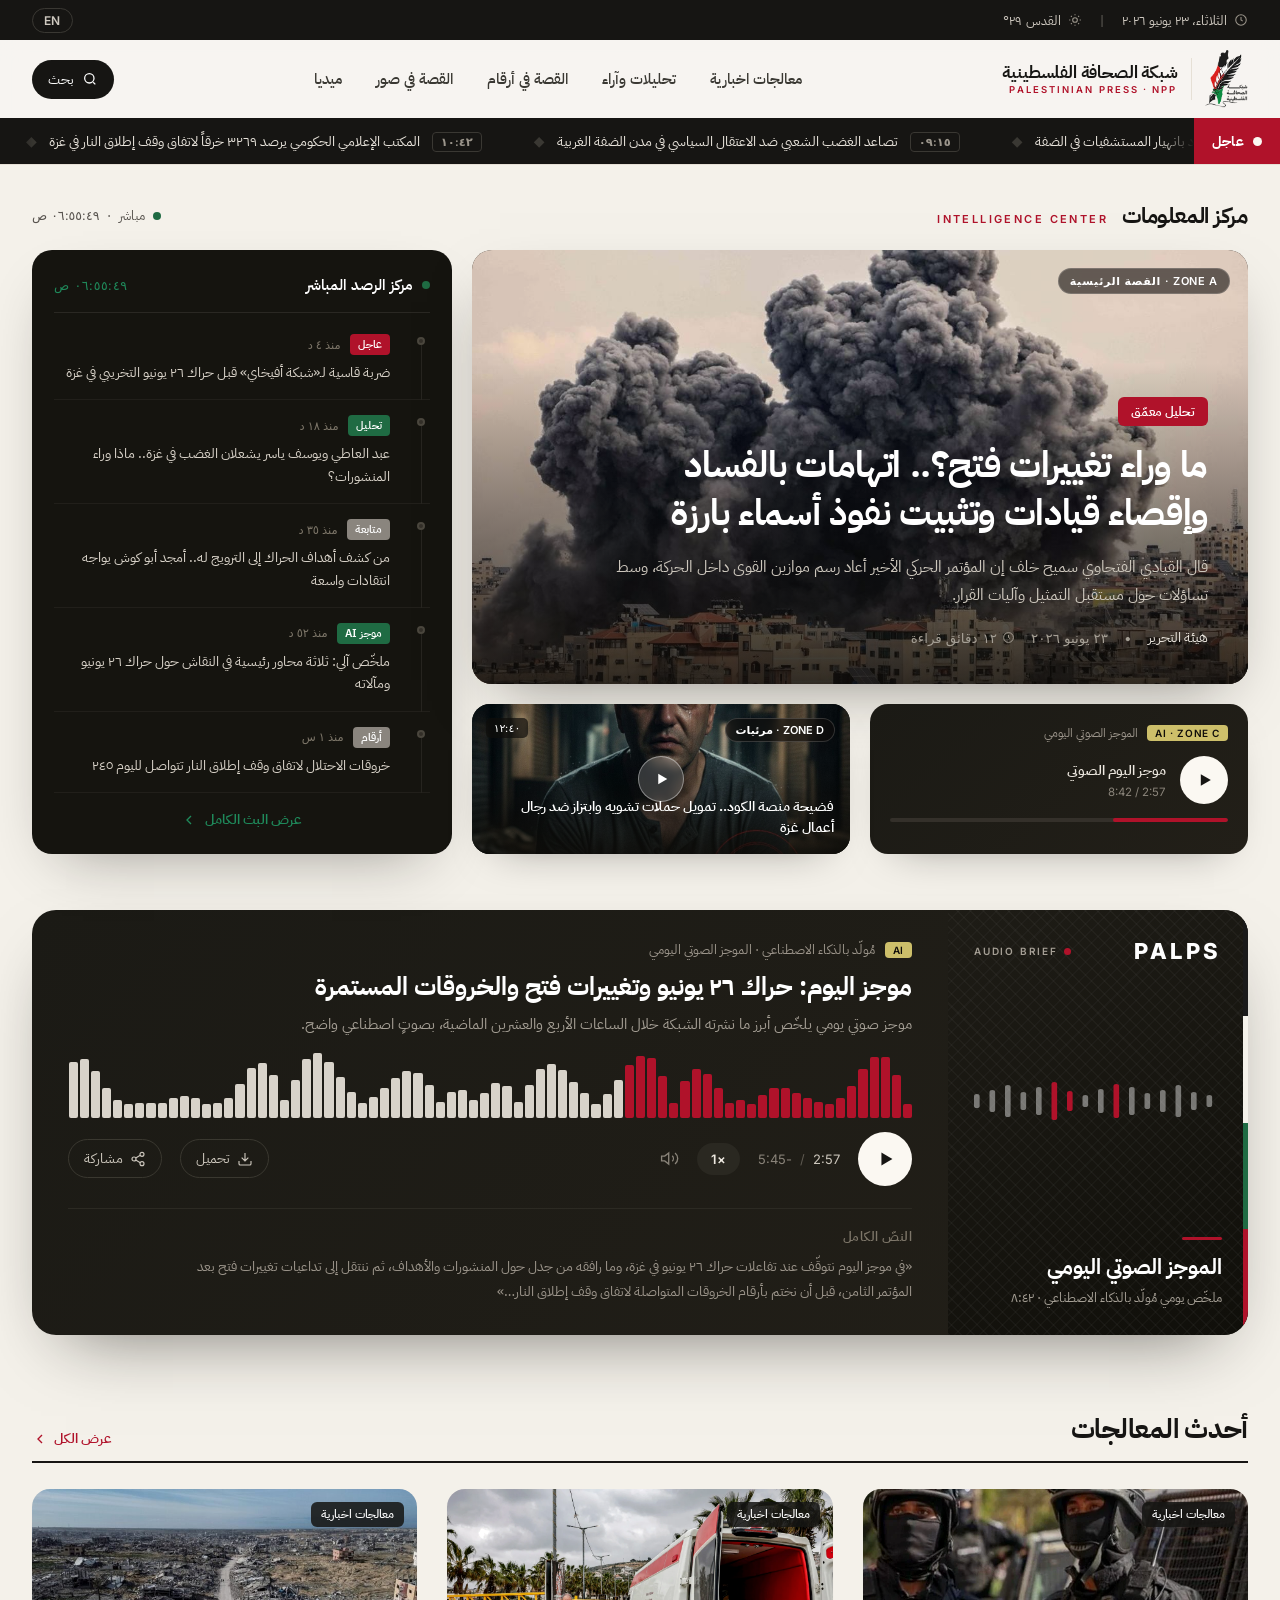
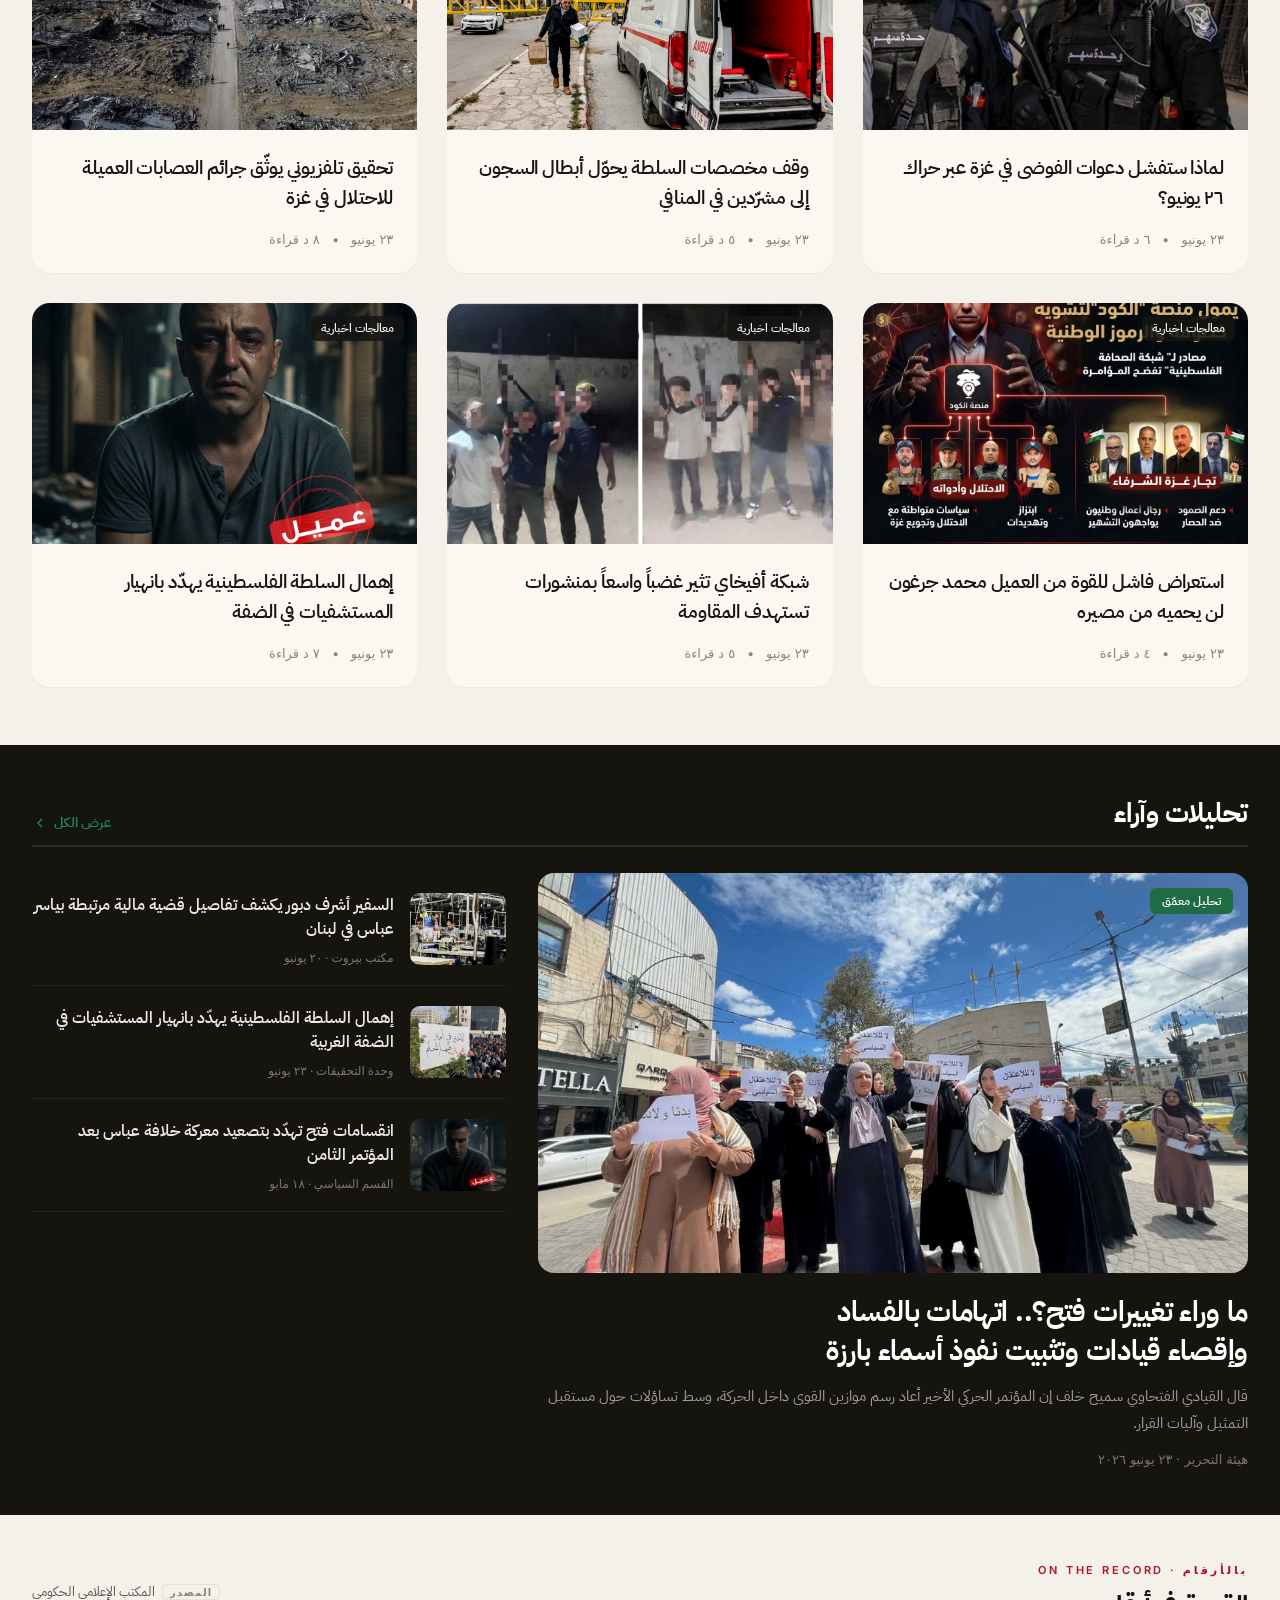
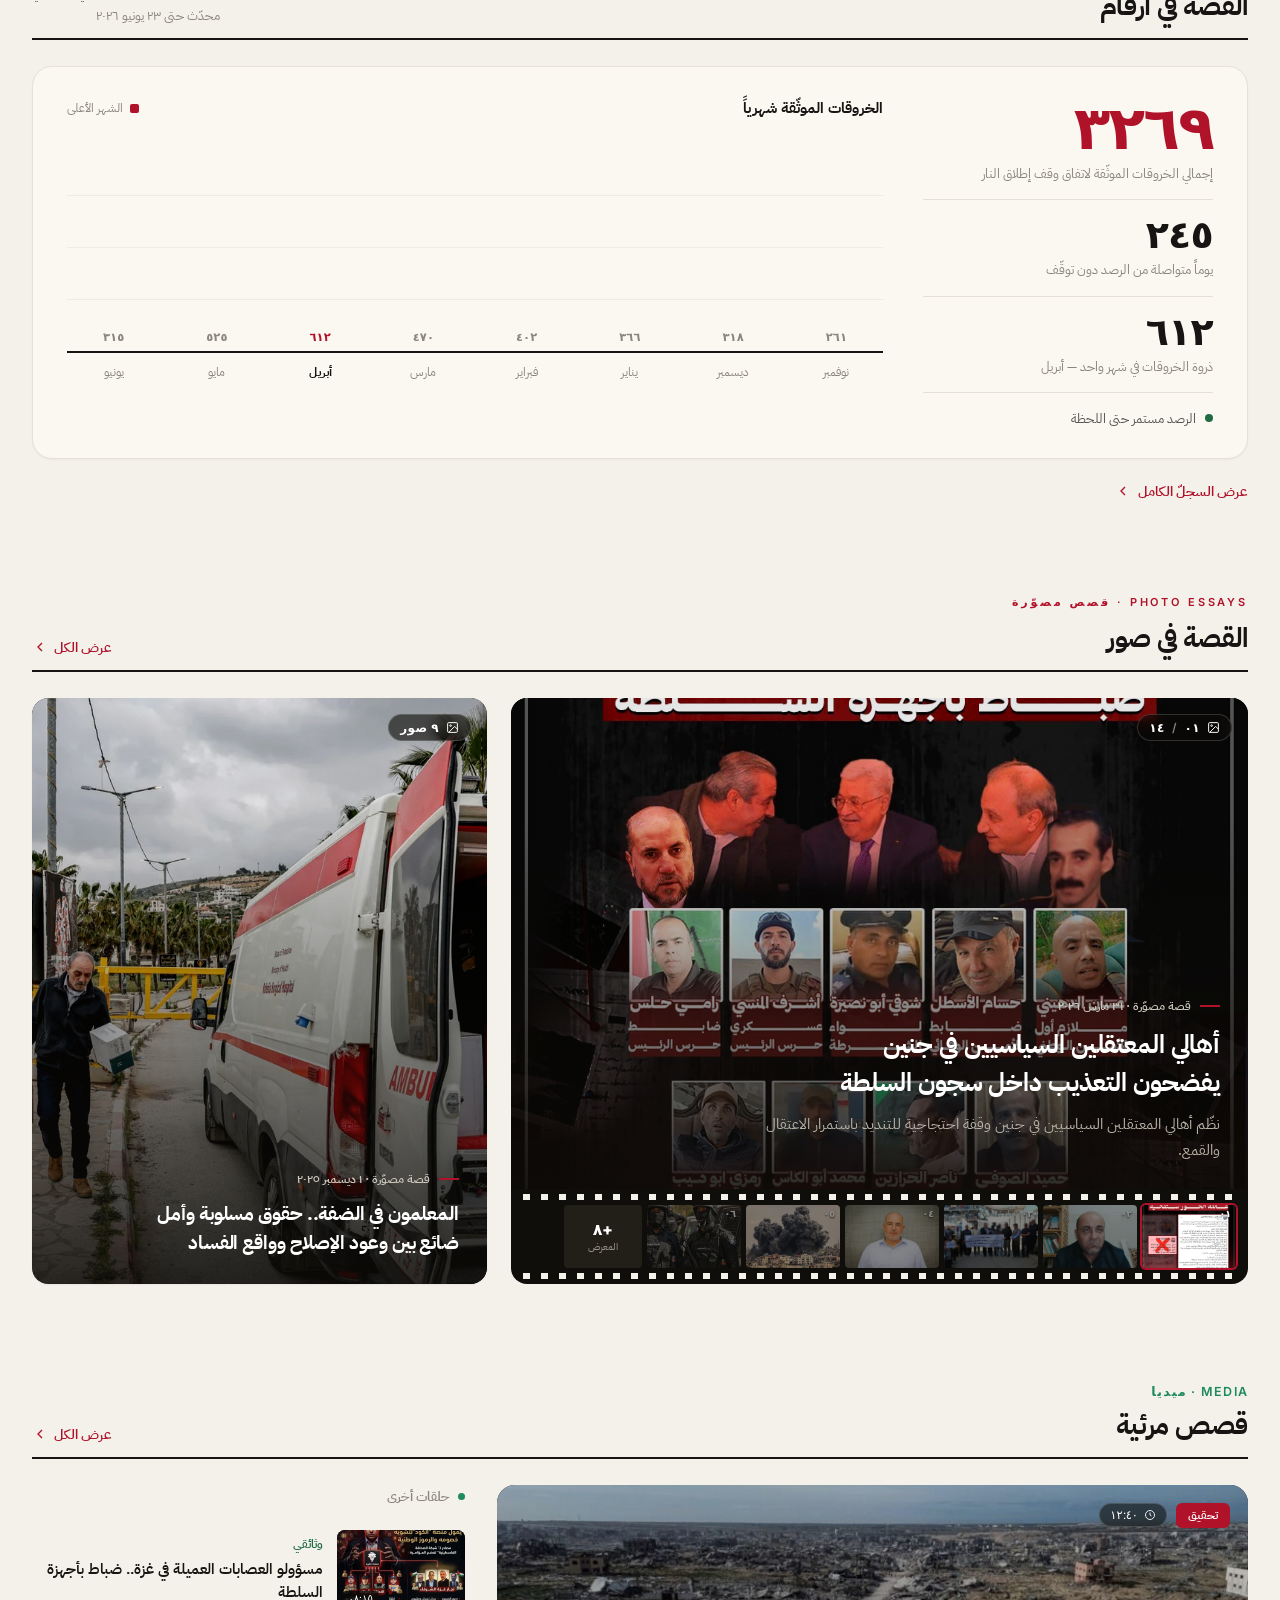
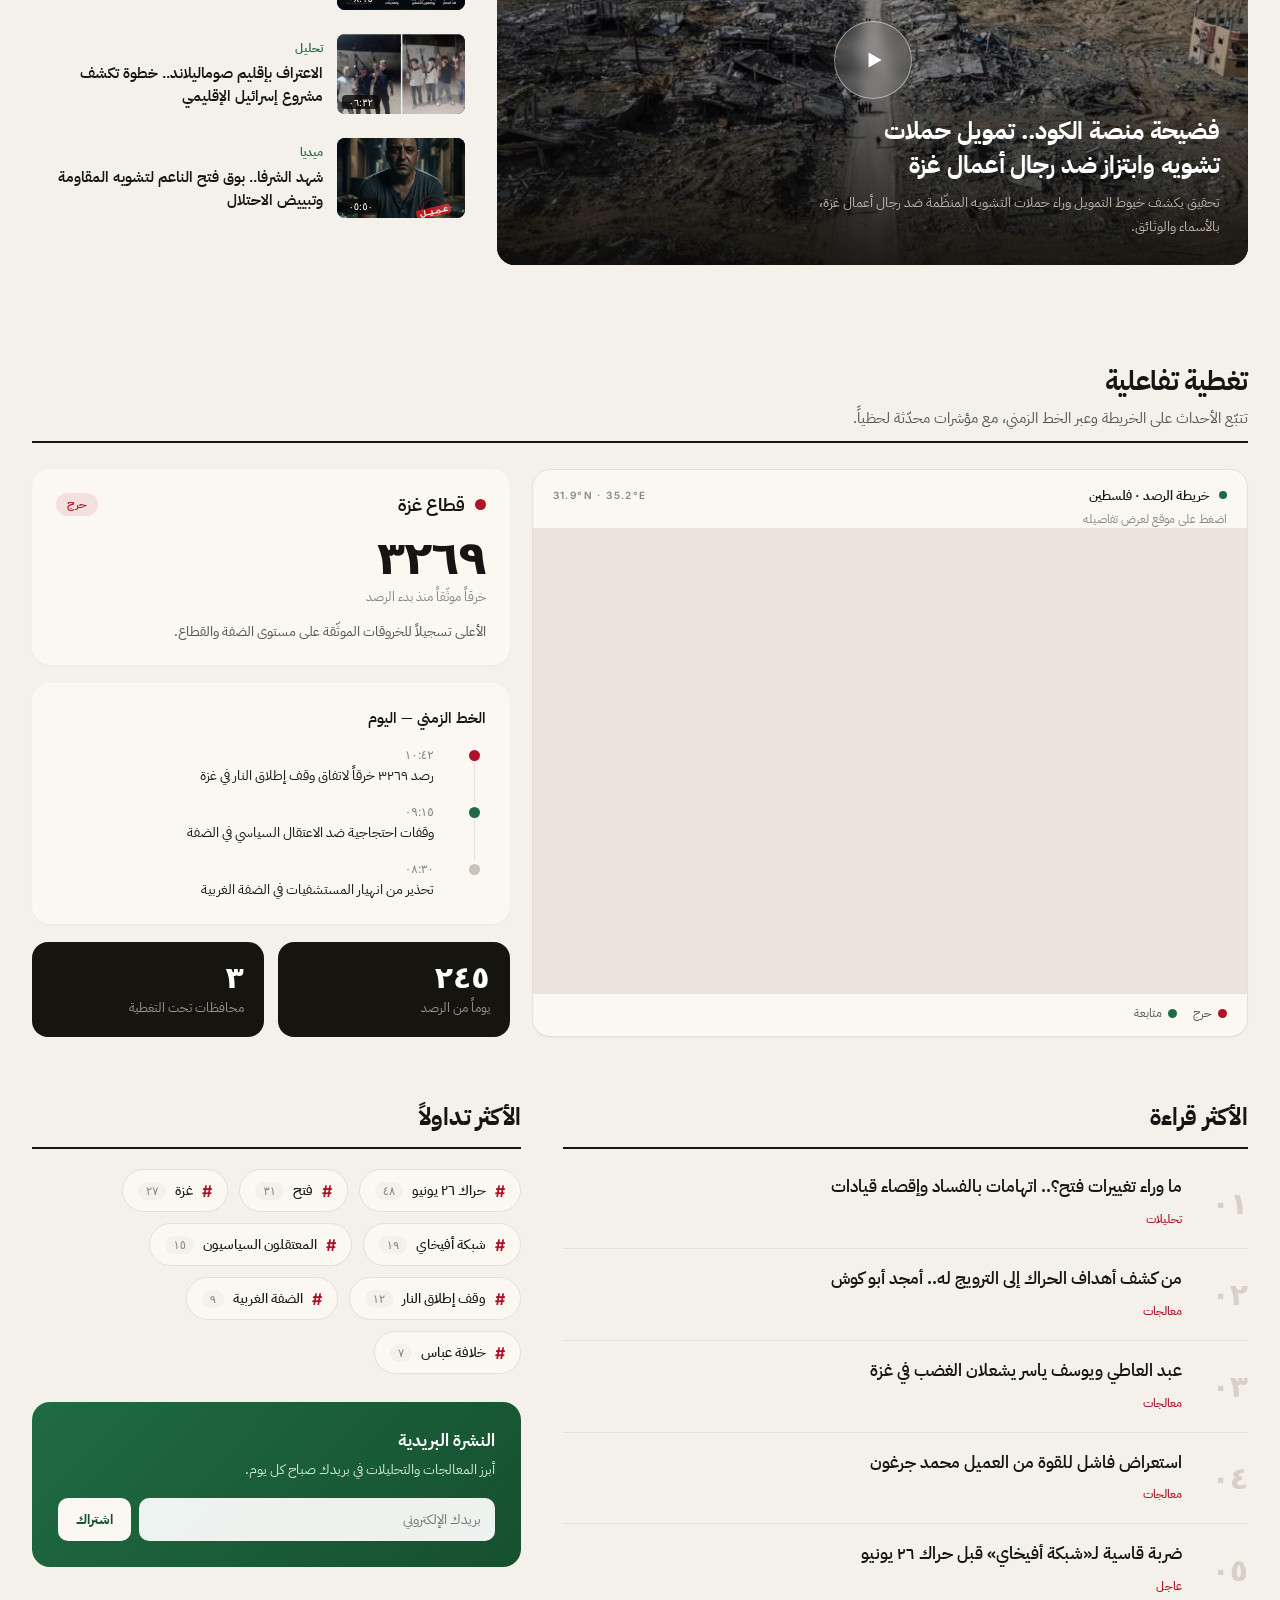
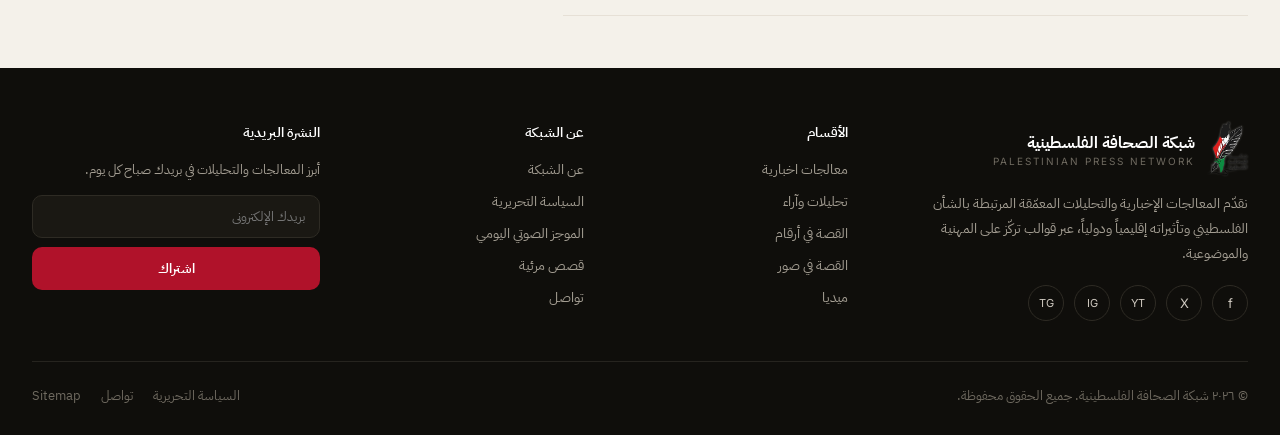
==== commit bd6d3d47: "Signed-off-by: Eslam abselnasser <96479431+imsemoo@users.noreply.github.com>" ====
--- a/index.html
+++ b/index.html
@@ -202,7 +202,29 @@
     <div class="brief__card">
       <div class="brief__grid">
         <div class="brief__cover">
-          <img class="brief__cover-img" src="assets/img/cover.png" alt="نبض فلسطين لحظة بلحظة — الموجز الصوتي اليومي">
+          <div class="brief__poster">
+            <div class="brief__poster-top">
+              <span class="brief__poster-mark">PALPS</span>
+              <span class="brief__poster-live"><span class="brief__poster-live-dot"></span>AUDIO BRIEF</span>
+            </div>
+            <div class="brief__poster-wave" aria-hidden="true">
+              <svg viewBox="0 0 176 42" preserveAspectRatio="none" fill="currentColor">
+                <rect x="0" y="14" width="4" height="14" rx="2"/><rect x="11" y="10" width="4" height="22" rx="2"/>
+                <rect x="22" y="5" width="4" height="32" rx="2"/><rect x="33" y="12" width="4" height="18" rx="2"/>
+                <rect x="44" y="7" width="4" height="28" rx="2"/><rect x="55" y="2" width="4" height="38" rx="2" fill="#B0122A"/>
+                <rect x="66" y="11" width="4" height="20" rx="2" fill="#B0122A"/><rect x="77" y="15" width="4" height="12" rx="2"/>
+                <rect x="88" y="9" width="4" height="24" rx="2"/><rect x="99" y="4" width="4" height="34" rx="2" fill="#B0122A"/>
+                <rect x="110" y="7" width="4" height="28" rx="2"/><rect x="121" y="13" width="4" height="16" rx="2"/>
+                <rect x="132" y="10" width="4" height="22" rx="2"/><rect x="143" y="5" width="4" height="32" rx="2"/>
+                <rect x="154" y="12" width="4" height="18" rx="2"/><rect x="165" y="15" width="4" height="12" rx="2"/>
+              </svg>
+            </div>
+            <div class="brief__poster-foot">
+              <span class="brief__poster-rule"></span>
+              <div class="brief__poster-title">الموجز الصوتي اليومي</div>
+              <div class="brief__poster-meta">ملخّص يومي مُولّد بالذكاء الاصطناعي · ٨:٤٢</div>
+            </div>
+          </div>
         </div>
         <div class="brief__player">
           <div class="brief__top">
@@ -421,12 +443,12 @@
   <!-- ===================== قصص مرئية ===================== -->
   <section class="videos">
     <div class="wrap videos__pad">
-      <div class="sec-head sec-head--dark">
+      <div class="sec-head">
         <div>
           <div class="videos__kicker">MEDIA · ميديا</div>
           <h2 class="sec-head__title" data-i18n="s_video">قصص مرئية</h2>
         </div>
-        <a class="sec-head__more" href="#"><span data-i18n="viewAll">عرض الكل</span><svg width="16" height="16" viewBox="0 0 24 24" fill="none" stroke="#1F8A5B" stroke-width="2"><path d="M15 18l-6-6 6-6"/></svg></a>
+        <a class="sec-head__more" href="#"><span data-i18n="viewAll">عرض الكل</span><svg width="16" height="16" viewBox="0 0 24 24" fill="none" stroke="#B0122A" stroke-width="2"><path d="M15 18l-6-6 6-6"/></svg></a>
       </div>
       <div class="videos__layout">
         <!-- الفيلم المميّز -->
--- a/assets/css/style.css
+++ b/assets/css/style.css
@@ -8,15 +8,15 @@
 /* 1) ===================== متغيرات التصميم (Design Tokens) ================= */
 :root {
   /* ألوان */
-  --bg: #F2EFEA;
+  --bg: #F4F1EA;
   --ink: #161513;
   --red: #B0122A;
   --red-dark: #7d0d1f;
   --green: #1F6B43;
   --green-bright: #1F8A5B;
   --green-deep: #16502f;
-  --paper: #fff;
-  --line: #E2DDD5;
+  --paper: #FBF8F2;
+  --line: #E6E0D6;
   --muted: #57534E;
   --muted-2: #8A857E;
   --gold: #cdbf6a;
@@ -106,14 +106,14 @@
 /* زر صوت دائري أبيض */
 .audio-btn {
   width: 48px; height: 48px; border-radius: 50%;
-  background: #fff; border: none; cursor: pointer;
+  background: var(--paper); border: none; cursor: pointer;
   display: flex; align-items: center; justify-content: center; flex-shrink: 0;
 }
 .audio-btn--lg { width: 54px; height: 54px; }
 .audio-btn__pause { display: none; }
 .npp.is-playing .audio-btn__pause { display: block; }
 .npp.is-playing .audio-btn__play { display: none; }
-.audio-btn__play { margin-inline-start: 3px; }
+.audio-btn__play { margin-left: 2px; }
 
 /* زر شبح (إطار فقط) */
 .ghost-btn {
@@ -123,7 +123,7 @@
 }
 
 /* صور بتدرّج رمادي (الستايل الأساسي للثيم) */
-.mono { width: 100%; height: 100%; object-fit: cover; filter: grayscale(1) contrast(1.04); }
+.mono { width: 100%; height: 100%; object-fit: cover; filter: contrast(1.04); }
 .cover-abs { position: absolute; inset: 0; }
 
 /* 4) ===================== الشريط العلوي + الهيدر + التيكر ================ */
@@ -179,7 +179,7 @@
   display: flex; align-items: center; gap: 9px; flex-shrink: 0; position: relative; z-index: 2;
   background: var(--red); color: #fff; padding: 0 18px; font-weight: 700; font-size: 13.5px; letter-spacing: .02em;
 }
-.ticker__dot { width: 9px; height: 9px; border-radius: 50%; background: #fff; animation: pulse 1.6s infinite; }
+.ticker__dot { width: 9px; height: 9px; border-radius: 50%; background: var(--paper); animation: pulse 1.6s infinite; }
 .ticker__viewport { flex: 1; overflow: hidden; position: relative; display: flex; align-items: center; direction: ltr;
   -webkit-mask-image: linear-gradient(90deg, transparent, #000 36px, #000 calc(100% - 36px), transparent);
   mask-image: linear-gradient(90deg, transparent, #000 36px, #000 calc(100% - 36px), transparent); }
@@ -221,8 +221,8 @@
   color: #fff; font-size: 11px; font-weight: 600; letter-spacing: .06em; padding: 5px 11px; border-radius: 20px;
   font-family: var(--font-lat);
 }
-.zoneA__img { position: absolute; inset: 0; width: 100%; height: 100%; object-fit: cover; filter: grayscale(1) contrast(1.05) brightness(.82); }
-.zoneA__overlay { position: absolute; inset: 0; background: linear-gradient(0deg, rgba(15,13,10,.94) 0%, rgba(15,13,10,.5) 48%, rgba(15,13,10,.15) 78%); }
+.zoneA__img { position: absolute; inset: 0; width: 100%; height: 100%; object-fit: cover; filter: contrast(1.05) brightness(.94); }
+.zoneA__overlay { position: absolute; inset: 0; background: linear-gradient(0deg, rgba(15,13,10,.85) 0%, rgba(15,13,10,.32) 46%, rgba(15,13,10,0) 74%); }
 .zoneA__body { position: relative; padding: 36px 40px; }
 .zoneA__cat { display: inline-block; background: var(--red); color: #fff; font-size: 12.5px; font-weight: 600; padding: 5px 13px; border-radius: 6px; margin-bottom: 16px; }
 .zoneA__title { margin: 0 0 16px; font-size: 36px; line-height: 1.32; font-weight: 700; color: #fff; letter-spacing: -.01em; max-width: 34ch; text-wrap: balance; }
@@ -252,8 +252,8 @@
   position: relative; border-radius: 18px; overflow: hidden; min-height: 150px; cursor: pointer;
   background: var(--d-card-1); box-shadow: 0 18px 44px -28px rgba(20,18,14,.5);
 }
-.zoneD__img { position: absolute; inset: 0; width: 100%; height: 100%; object-fit: cover; filter: grayscale(1) contrast(1.05) brightness(.72); }
-.zoneD__overlay { position: absolute; inset: 0; background: linear-gradient(0deg, rgba(15,13,9,.92), rgba(15,13,9,.1) 60%); }
+.zoneD__img { position: absolute; inset: 0; width: 100%; height: 100%; object-fit: cover; filter: contrast(1.05) brightness(.94); }
+.zoneD__overlay { position: absolute; inset: 0; background: linear-gradient(0deg, rgba(15,13,9,.82), rgba(15,13,9,0) 62%); }
 .zoneD__badge {
   position: absolute; top: 14px; inset-inline-start: 14px; z-index: 2;
   background: rgba(15,13,10,.6); backdrop-filter: blur(6px); border: 1px solid rgba(255,255,255,.16);
@@ -271,8 +271,8 @@
 .play-circle--sm { width: 36px; height: 36px; background: rgba(255,255,255,.2); backdrop-filter: blur(3px); }
 .play-circle--md { width: 46px; height: 46px; }
 .play-circle--lg { width: 56px; height: 56px; background: rgba(255,255,255,.16); border-color: rgba(255,255,255,.35); }
-.play-circle__icon { margin-inline-start: 2px; }
-.play-circle__icon--lg { margin-inline-start: 3px; }
+.play-circle__icon { margin-left: 2px; }
+.play-circle__icon--lg { margin-left: 2px; }
 
 /* --- 5.2 مركز الرصد المباشر (Feed) --- */
 .feed {
@@ -299,11 +299,24 @@
 .brief { padding: 40px var(--pad-x); }
 .brief__card { background: linear-gradient(135deg, #1b1a15 0%, #221f18 100%); border-radius: 24px; overflow: hidden; box-shadow: 0 30px 70px -34px rgba(20,18,14,.6); }
 .brief__grid { display: grid; grid-template-columns: 300px 1fr; }
-.brief__cover { position: relative; min-height: 300px; overflow: hidden; background: #0d0c0a; }
-.brief__cover-img { position: absolute; inset: 0; width: 100%; height: 100%; object-fit: cover; object-position: center; display: block; }
-/* تدرّج خفيف يدمج الحافة الداخلية للكوفر مع لوحة المشغّل */
-.brief__cover::after { content: ""; position: absolute; inset: 0; pointer-events: none;
-  background: linear-gradient(to left, transparent 78%, rgba(13,12,10,.5)); }
+/* بوستر براند للموجز الصوتي (نسيج كوفية + هوية، بلا صور مولّدة) */
+.brief__cover { position: relative; min-height: 300px; overflow: hidden;
+  background:
+    repeating-linear-gradient(45deg, rgba(255,255,255,.03) 0 1.5px, transparent 1.5px 9px),
+    repeating-linear-gradient(-45deg, rgba(255,255,255,.022) 0 1.5px, transparent 1.5px 9px),
+    linear-gradient(155deg, #1e1c16 0%, #100f0a 100%); }
+.brief__cover::before { content: ""; position: absolute; top: 0; bottom: 0; inset-inline-start: 0; width: 5px;
+  background: linear-gradient(180deg, #1a1a1a 0 25%, #f4f1ea 25% 50%, var(--green) 50% 75%, var(--red) 75% 100%); }
+.brief__poster { position: relative; height: 100%; min-height: 300px; display: flex; flex-direction: column; justify-content: space-between; padding: 28px 26px; }
+.brief__poster-top { display: flex; align-items: center; justify-content: space-between; }
+.brief__poster-mark { font-family: var(--font-lat); font-weight: 800; font-size: 22px; letter-spacing: .16em; color: #fff; }
+.brief__poster-live { display: inline-flex; align-items: center; gap: 6px; font-family: var(--font-lat); font-size: 10px; font-weight: 600; letter-spacing: .18em; color: var(--on-d-3); }
+.brief__poster-live-dot { width: 7px; height: 7px; border-radius: 50%; background: var(--red); animation: pulse 1.8s infinite; }
+.brief__poster-wave { color: rgba(255,255,255,.42); margin: 18px 0; }
+.brief__poster-wave svg { display: block; width: 100%; height: 42px; }
+.brief__poster-rule { display: block; width: 40px; height: 3px; background: var(--red); border-radius: 2px; margin-bottom: 13px; }
+.brief__poster-title { font-size: 21px; font-weight: 700; color: #fff; line-height: 1.35; }
+.brief__poster-meta { margin-top: 7px; font-size: 12.5px; color: var(--on-d-3); }
 .brief__player { padding: 30px 36px; color: var(--on-d-1); display: flex; flex-direction: column; }
 .brief__top { display: flex; align-items: center; gap: 10px; margin-bottom: 10px; }
 .brief__kicker { font-size: 13px; color: var(--on-d-4); }
@@ -326,14 +339,14 @@
 
 /* --- 5.4 أحدث المعالجات (Latest) --- */
 .latest { padding: 34px var(--pad-x); }
-.cards { display: grid; grid-template-columns: repeat(3, 1fr); gap: 22px; }
-.card { background: #fff; border-radius: 18px; overflow: hidden; cursor: pointer; box-shadow: 0 1px 2px rgba(20,18,14,.04); transition: transform .2s, box-shadow .2s; }
+.cards { display: grid; grid-template-columns: repeat(3, 1fr); gap: 30px; }
+.card { background: var(--paper); border-radius: 18px; overflow: hidden; cursor: pointer; box-shadow: 0 1px 2px rgba(20,18,14,.04); transition: transform .2s, box-shadow .2s; }
 .card:hover { transform: translateY(-4px); box-shadow: 0 18px 40px -22px rgba(20,18,14,.4); }
 .card__media { position: relative; aspect-ratio: 16/10; background: #E9E4DC; overflow: hidden; }
 .card__cat { position: absolute; top: 13px; inset-inline-start: 13px; z-index: 2; background: rgba(22,21,19,.86); color: #fff; font-size: 11.5px; font-weight: 500; padding: 4px 10px; border-radius: 6px; }
-.card__body { padding: 18px 18px 20px; }
-.card__title { margin: 0 0 14px; font-size: 17px; line-height: 1.55; font-weight: 600; color: var(--ink); }
-.card__meta { display: flex; align-items: center; gap: 12px; font-size: 12.5px; color: var(--muted-2); font-family: var(--font-lat); }
+.card__body { padding: 24px 24px 26px; }
+.card__title { margin: 0 0 18px; font-size: 18.5px; line-height: 1.6; font-weight: 600; color: var(--ink); letter-spacing: -.005em; }
+.card__meta { display: flex; align-items: center; gap: 12px; font-size: 13px; color: var(--muted-2); font-family: var(--font-lat); }
 
 /* --- 5.5 تحليلات وآراء (Analysis) --- */
 .analysis { background: var(--d-panel); margin-top: 24px; }
@@ -341,7 +354,7 @@
 .analysis__grid { display: grid; grid-template-columns: 1.5fr 1fr; gap: 32px; }
 .analysis__lead { cursor: pointer; }
 .analysis__lead-media { position: relative; aspect-ratio: 16/9; border-radius: 16px; overflow: hidden; background: var(--d-card-1); margin-bottom: 20px; }
-.analysis__lead-img { position: absolute; inset: 0; width: 100%; height: 100%; object-fit: cover; filter: grayscale(1) contrast(1.05) brightness(.88); }
+.analysis__lead-img { position: absolute; inset: 0; width: 100%; height: 100%; object-fit: cover; filter: contrast(1.05) brightness(.94); }
 .analysis__lead-cat { position: absolute; top: 15px; inset-inline-start: 15px; z-index: 2; background: var(--green); color: #fff; font-size: 12px; font-weight: 600; padding: 4px 12px; border-radius: 6px; }
 .analysis__lead-title { margin: 0 0 12px; font-size: 28px; line-height: 1.4; font-weight: 700; color: #fff; letter-spacing: -.01em; text-wrap: balance; }
 .analysis__lead-excerpt { margin: 0 0 14px; font-size: 15px; line-height: 1.8; color: var(--on-d-3); }
@@ -350,7 +363,7 @@
 .analysis__item { padding: 20px 0; border-bottom: 1px solid #28261f; cursor: pointer; display: flex; gap: 16px; transition: opacity .15s; }
 .analysis__item:hover { opacity: .82; }
 .analysis__thumb { width: 96px; height: 72px; flex-shrink: 0; border-radius: 10px; overflow: hidden; background: var(--d-card-1); }
-.analysis__thumb img { width: 100%; height: 100%; object-fit: cover; filter: grayscale(1) contrast(1.04) brightness(.92); }
+.analysis__thumb img { width: 100%; height: 100%; object-fit: cover; filter: contrast(1.04) brightness(.92); }
 .analysis__item-title { margin: 0 0 9px; font-size: 16px; line-height: 1.5; font-weight: 600; color: var(--on-d-1); }
 .analysis__item-by { font-size: 12px; color: var(--on-d-5); font-family: var(--font-lat); }
 
@@ -369,7 +382,8 @@
 .kpi { padding: 15px 0; }
 .kpi:first-child { padding-top: 0; }
 .kpi + .kpi { border-top: 1px solid var(--line); }
-.kpi__value { font-family: var(--font-lat); font-weight: 800; font-size: 40px; line-height: 1; letter-spacing: -.02em; color: var(--ink); font-variant-numeric: tabular-nums; }
+.kpi__value { font-family: var(--font-lat); font-weight: 800; font-size: 38px; line-height: 1; letter-spacing: -.02em; color: var(--ink); font-variant-numeric: tabular-nums; }
+.kpis .kpi:first-child .kpi__value { font-size: 60px; letter-spacing: -.03em; }
 .kpi__value--red { color: var(--red); }
 .kpi__label { margin-top: 7px; font-size: 13px; line-height: 1.55; color: var(--muted-2); }
 .kpi--live { display: flex; align-items: center; gap: 9px; margin-top: auto; padding-top: 16px; border-top: 1px solid var(--line); font-size: 13px; color: var(--muted); }
@@ -417,8 +431,8 @@
 
 /* المنصّة: الطبعة المكبّرة */
 .essay__stage { position: relative; aspect-ratio: 3/2; background: var(--d-footer); border-radius: 16px 16px 0 0; overflow: hidden; cursor: pointer; }
-.essay__hero { position: absolute; inset: 0; width: 100%; height: 100%; object-fit: cover; filter: grayscale(1) contrast(1.05) brightness(.9); transition: opacity .35s ease; }
-.essay__overlay { position: absolute; inset: 0; background: linear-gradient(0deg, rgba(12,11,8,.93) 0%, rgba(12,11,8,.4) 46%, rgba(12,11,8,0) 74%); }
+.essay__hero { position: absolute; inset: 0; width: 100%; height: 100%; object-fit: cover; filter: contrast(1.05) brightness(.9); transition: opacity .35s ease; }
+.essay__overlay { position: absolute; inset: 0; background: linear-gradient(0deg, rgba(12,11,8,.85) 0%, rgba(12,11,8,.3) 48%, rgba(12,11,8,0) 76%); }
 .essay__caption { position: absolute; inset-inline: 0; bottom: 0; z-index: 2; padding: 26px 28px; }
 .essay__eyebrow { display: inline-flex; align-items: center; gap: 9px; font-size: 12px; font-weight: 600; color: #cdc7bd; margin-bottom: 11px; }
 .essay__eyebrow::before { content: ""; width: 20px; height: 2px; background: var(--red); }
@@ -446,7 +460,7 @@
 .filmstrip::-webkit-scrollbar-thumb { background: #3a372f; border-radius: 3px; }
 
 .frame { position: relative; flex: 0 0 auto; width: 94px; aspect-ratio: 3/2; padding: 0; border: none; border-radius: 4px; overflow: hidden; cursor: pointer; background: var(--d-card-1); opacity: .5; transition: opacity .2s ease, box-shadow .2s ease; }
-.frame img { width: 100%; height: 100%; object-fit: cover; filter: grayscale(1); display: block; }
+.frame img { width: 100%; height: 100%; object-fit: cover; filter: ; display: block; }
 .frame:hover, .frame:focus-visible { opacity: .9; outline: none; }
 .frame.is-active { opacity: 1; box-shadow: 0 0 0 2px var(--red); }
 .frame__no { position: absolute; top: 3px; inset-inline-start: 5px; font-family: var(--font-lat); font-size: 9.5px; font-weight: 700; color: #fff; text-shadow: 0 1px 2px rgba(0,0,0,.8); }
@@ -470,41 +484,41 @@
   .essay__hero { transition: none; }
 }
 
-/* --- 5.8 قصص مرئية — قاعة عرض: فيلم مميّز + قائمة تشغيل --- */
-.videos { background: var(--d-panel); }
+/* --- 5.8 قصص مرئية — قاعة عرض فاتحة: فيلم مميّز + قائمة تشغيل --- */
+.videos { background: var(--bg); }
 .videos__pad { padding: 48px var(--pad-x); }
 .videos__kicker { font-size: 12.5px; font-weight: 600; letter-spacing: .1em; color: var(--green-bright); margin-bottom: 6px; font-family: var(--font-lat); }
 .videos__layout { display: grid; grid-template-columns: 1.7fr 1fr; gap: 24px; align-items: stretch; }
 
 /* الفيلم المميّز */
 .feature { position: relative; border-radius: 18px; overflow: hidden; cursor: pointer; background: var(--d-card-1); min-height: 380px; display: flex; }
-.feature__img { position: absolute; inset: 0; width: 100%; height: 100%; object-fit: cover; filter: grayscale(1) contrast(1.05) brightness(.68); transition: transform .5s ease, filter .3s ease; }
-.feature:hover .feature__img { transform: scale(1.03); filter: grayscale(1) contrast(1.05) brightness(.76); }
-.feature__overlay { position: absolute; inset: 0; background: linear-gradient(0deg, rgba(12,11,8,.95) 0%, rgba(12,11,8,.35) 55%, rgba(12,11,8,.2) 100%); }
+.feature__img { position: absolute; inset: 0; width: 100%; height: 100%; object-fit: cover; filter: contrast(1.05) brightness(.94); transition: transform .5s ease, filter .3s ease; }
+.feature:hover .feature__img { transform: scale(1.03); filter: contrast(1.05) brightness(.94); }
+.feature__overlay { position: absolute; inset: 0; background: linear-gradient(0deg, rgba(12,11,8,.86) 0%, rgba(12,11,8,.26) 56%, rgba(12,11,8,.06) 100%); }
 .feature__top { position: absolute; top: 18px; inset-inline: 18px; z-index: 2; display: flex; align-items: center; gap: 9px; }
 .feature__cat { background: var(--red); color: #fff; font-size: 11.5px; font-weight: 600; padding: 4px 12px; border-radius: 6px; }
 .feature__dur { display: inline-flex; align-items: center; gap: 6px; background: rgba(12,11,8,.55); backdrop-filter: blur(6px); border: 1px solid rgba(255,255,255,.16); color: #fff; font-family: var(--font-lat); font-size: 11.5px; padding: 4px 10px; border-radius: 20px; }
 .feature__play { position: absolute; top: 46%; left: 50%; transform: translate(-50%,-50%); z-index: 2; width: 78px; height: 78px; border-radius: 50%; background: rgba(255,255,255,.13); backdrop-filter: blur(6px); border: 1px solid rgba(255,255,255,.45); display: flex; align-items: center; justify-content: center; transition: transform .2s ease, background .2s ease, border-color .2s ease; }
 .feature:hover .feature__play { transform: translate(-50%,-50%) scale(1.08); background: var(--red); border-color: var(--red); }
-.feature__play svg { margin-inline-start: 5px; }
+.feature__play svg { margin-left: 3px; }
 .feature__body { position: relative; z-index: 2; margin-top: auto; padding: 26px 28px; }
 .feature__title { margin: 0 0 9px; font-size: 24px; line-height: 1.4; font-weight: 700; color: #fff; letter-spacing: -.005em; max-width: 26ch; }
 .feature__dek { margin: 0; font-size: 14px; line-height: 1.7; color: #b7b1a6; max-width: 54ch; }
 
 /* قائمة التشغيل */
 .playlist { display: flex; flex-direction: column; gap: 8px; }
-.playlist__head { display: flex; align-items: center; gap: 8px; font-size: 12.5px; font-weight: 600; color: var(--on-d-4); padding: 2px 8px 8px; }
+.playlist__head { display: flex; align-items: center; gap: 8px; font-size: 12.5px; font-weight: 600; color: var(--muted-2); padding: 2px 8px 8px; }
 .playlist__head-dot { width: 7px; height: 7px; border-radius: 50%; background: var(--green-bright); animation: pulseG 1.8s infinite; }
 .episode { display: grid; grid-template-columns: 128px 1fr; gap: 14px; align-items: center; width: 100%; padding: 8px; border: none; border-radius: 12px; background: transparent; text-align: start; cursor: pointer; transition: background .15s ease; font-family: var(--font-ar); }
-.episode:hover, .episode:focus-visible { background: var(--d-card-1); outline: none; }
+.episode:hover, .episode:focus-visible { background: #EEE8DE; outline: none; }
 .episode__thumb { position: relative; aspect-ratio: 16/10; border-radius: 8px; overflow: hidden; background: var(--d-card-2); }
-.episode__img { position: absolute; inset: 0; width: 100%; height: 100%; object-fit: cover; filter: grayscale(1) contrast(1.05) brightness(.78); }
+.episode__img { position: absolute; inset: 0; width: 100%; height: 100%; object-fit: cover; filter: contrast(1.05) brightness(.94); }
 .episode__play { position: absolute; top: 50%; left: 50%; transform: translate(-50%,-50%); width: 30px; height: 30px; border-radius: 50%; background: rgba(12,11,8,.5); backdrop-filter: blur(4px); border: 1px solid rgba(255,255,255,.4); display: flex; align-items: center; justify-content: center; opacity: 0; transition: opacity .15s ease; }
 .episode:hover .episode__play { opacity: 1; }
-.episode__play svg { margin-inline-start: 2px; }
+.episode__play svg { margin-left: 1px; }
 .episode__dur { position: absolute; bottom: 5px; inset-inline-end: 5px; background: rgba(12,11,8,.8); color: #fff; font-family: var(--font-lat); font-size: 10px; padding: 1px 6px; border-radius: 4px; }
-.episode__cat { font-size: 11.5px; font-weight: 600; color: var(--green-bright); margin-bottom: 5px; }
-.episode__title { margin: 0; font-size: 14.5px; line-height: 1.55; font-weight: 600; color: var(--on-d-1); }
+.episode__cat { font-size: 11.5px; font-weight: 600; color: var(--green); margin-bottom: 5px; }
+.episode__title { margin: 0; font-size: 14.5px; line-height: 1.55; font-weight: 600; color: var(--ink); }
 
 /* --- 5.9 تغطية تفاعلية (Coverage) --- */
 .coverage {position: relative;z-index: 1; padding: 48px var(--pad-x); }
@@ -514,7 +528,7 @@
 .coverage__grid { display: grid; grid-template-columns: 1.5fr 1fr; gap: 22px; align-items: stretch; }
 
 /* لوحة خريطة الرصد (فاتحة + خريطة حيّة Leaflet) */
-.geomap { position: relative; display: flex; flex-direction: column; min-height: 460px; background: #fff; border: 1px solid var(--line); border-radius: 18px; overflow: hidden; box-shadow: 0 1px 2px rgba(20,18,14,.04); }
+.geomap { position: relative; display: flex; flex-direction: column; min-height: 460px; background: var(--paper); border: 1px solid var(--line); border-radius: 18px; overflow: hidden; box-shadow: 0 1px 2px rgba(20,18,14,.04); }
 .geomap__head { display: flex; align-items: center; gap: 9px; padding: 16px 20px 6px; font-size: 12.5px; font-weight: 600; color: var(--ink); z-index: 2; }
 .geomap__live-dot { width: 8px; height: 8px; border-radius: 50%; background: var(--green); animation: pulseG 1.8s infinite; }
 .geomap__coords { margin-inline-start: auto; font-family: var(--font-lat); font-size: 10px; letter-spacing: .14em; color: var(--muted-2); }
@@ -535,7 +549,7 @@
 
 /* تحكّمات Leaflet (فاتحة) */
 .leaflet-bar { border: none !important; box-shadow: 0 2px 12px rgba(20,18,14,.16) !important; }
-.leaflet-bar a { background: #fff !important; color: #3a3833 !important; border-bottom: 1px solid var(--line) !important; }
+.leaflet-bar a { background: var(--paper) !important; color: #3a3833 !important; border-bottom: 1px solid var(--line) !important; }
 .leaflet-bar a:hover { background: #f2efea !important; }
 /* الإسناد مخفي مؤقتاً بطلب — أعِد إظهاره قبل الإطلاق (مطلوب قانونياً لـ OSM/CARTO) */
 .leaflet-control-attribution { display: none !important; }
@@ -545,7 +559,7 @@
 .geomap__legend-dot { width: 9px; height: 9px; border-radius: 50%; }
 
 /* كارت الموقع المختار (يتحدّث عند الضغط على علامة) */
-.locard { background: #fff; border-radius: 18px; padding: 22px 24px; box-shadow: 0 1px 2px rgba(20,18,14,.04); }
+.locard { background: var(--paper); border-radius: 18px; padding: 22px 24px; box-shadow: 0 1px 2px rgba(20,18,14,.04); }
 .locard__head { display: flex; align-items: center; gap: 10px; margin-bottom: 16px; }
 .locard__pin { width: 11px; height: 11px; border-radius: 50%; flex-shrink: 0; }
 .locard__pin--red { background: var(--red); }
@@ -559,7 +573,7 @@
 .locard__note { margin: 14px 0 0; font-size: 13.5px; line-height: 1.75; color: var(--muted); }
 
 .coverage__side { display: flex; flex-direction: column; gap: 18px; }
-.timeline-card { background: #fff; border-radius: 18px; padding: 24px; box-shadow: 0 1px 2px rgba(20,18,14,.04); }
+.timeline-card { background: var(--paper); border-radius: 18px; padding: 24px; box-shadow: 0 1px 2px rgba(20,18,14,.04); }
 .timeline-card__h { font-size: 15px; font-weight: 600; margin-bottom: 18px; }
 .tl { display: flex; flex-direction: column; }
 .tl__item { position: relative; padding: 0 22px 18px 0; }
@@ -591,7 +605,7 @@
 
 .trending__head { margin-bottom: 20px; }
 .tags { display: flex; flex-wrap: wrap; gap: 11px; }
-.tag-chip { display: flex; align-items: center; gap: 9px; background: #fff; border: 1px solid var(--line); padding: 10px 15px; border-radius: 24px; text-decoration: none; cursor: pointer; transition: border-color .15s, transform .15s; }
+.tag-chip { display: flex; align-items: center; gap: 9px; background: var(--paper); border: 1px solid var(--line); padding: 10px 15px; border-radius: 24px; text-decoration: none; cursor: pointer; transition: border-color .15s, transform .15s; }
 .tag-chip:hover { border-color: var(--ink); transform: translateY(-2px); }
 .tag-chip__hash { color: var(--red); font-weight: 700; font-family: var(--font-lat); }
 .tag-chip__label { font-size: 14px; color: var(--ink); font-weight: 500; }
@@ -602,7 +616,7 @@
 .newsletter__desc { margin: 0 0 16px; font-size: 13.5px; line-height: 1.7; color: #cfe6da; }
 .newsletter__form { display: flex; gap: 8px; }
 .newsletter__input { flex: 1; border: none; border-radius: 10px; padding: 11px 14px; font-family: var(--font-ar); font-size: 13.5px; background: rgba(255,255,255,.92); }
-.newsletter__btn { background: #fff; color: var(--green-deep); border: none; border-radius: 10px; padding: 0 18px; font-weight: 700; font-family: var(--font-ar); font-size: 13.5px; cursor: pointer; }
+.newsletter__btn { background: var(--paper); color: var(--green-deep); border: none; border-radius: 10px; padding: 0 18px; font-weight: 700; font-family: var(--font-ar); font-size: 13.5px; cursor: pointer; }
 
 /* 6) ===================== الفوتر ======================================= */
 .footer { background: var(--d-footer); color: #A39D92; }
@@ -643,7 +657,7 @@
 .miniplayer__row { display: flex; align-items: center; gap: 13px; padding: 13px 15px; }
 .miniplayer__icon { width: 46px; height: 46px; border-radius: 11px; flex-shrink: 0; background: linear-gradient(155deg, var(--red), var(--red-dark)); display: flex; align-items: center; justify-content: center; }
 .eq { display: flex; align-items: flex-end; gap: 2px; height: 18px; }
-.eq span { width: 2.5px; background: #fff; border-radius: 2px; height: 100%; transform-origin: bottom; animation: eq .9s ease-in-out infinite; }
+.eq span { width: 2.5px; background: var(--paper); border-radius: 2px; height: 100%; transform-origin: bottom; animation: eq .9s ease-in-out infinite; }
 .eq span:nth-child(1) { animation-delay: 0s; }
 .eq span:nth-child(2) { animation-delay: .25s; }
 .eq span:nth-child(3) { animation-delay: .5s; }
@@ -651,18 +665,18 @@
 .miniplayer__info { min-width: 0; flex: 1; }
 .miniplayer__np { font-size: 10px; font-weight: 600; letter-spacing: .1em; color: var(--green-bright); font-family: var(--font-lat); margin-bottom: 3px; }
 .miniplayer__title { font-size: 13.5px; font-weight: 600; color: var(--on-d-1); overflow: hidden; text-overflow: ellipsis; white-space: nowrap; }
-.miniplayer__btn { width: 40px; height: 40px; border-radius: 50%; background: #fff; border: none; cursor: pointer; display: flex; align-items: center; justify-content: center; flex-shrink: 0; }
+.miniplayer__btn { width: 40px; height: 40px; border-radius: 50%; background: var(--paper); border: none; cursor: pointer; display: flex; align-items: center; justify-content: center; flex-shrink: 0; }
 
 /* مشغّل الفيديو — بوب أب نظيف */
 .player { position: fixed; inset: 0; z-index: 90; background: rgba(8,7,5,.82); backdrop-filter: blur(16px); display: none; align-items: center; justify-content: center; padding: 32px; }
 .player.is-open { display: flex; animation: fadeUp .25s ease; }
 .player__dialog { width: min(1040px, 100%); }
 .player__frame { position: relative; aspect-ratio: 16/9; background: #000; border-radius: 16px; overflow: hidden; box-shadow: 0 40px 110px -34px rgba(0,0,0,.85); }
-.player__img { position: absolute; inset: 0; width: 100%; height: 100%; object-fit: cover; filter: grayscale(1) contrast(1.04) brightness(.6); transition: filter .3s ease; }
-.player.is-playing .player__img { filter: grayscale(1) contrast(1.04) brightness(.46); }
+.player__img { position: absolute; inset: 0; width: 100%; height: 100%; object-fit: cover; filter: contrast(1.04) brightness(.94); transition: filter .3s ease; }
+.player.is-playing .player__img { filter: contrast(1.04) brightness(.94); }
 .player__big { position: absolute; top: 50%; left: 50%; transform: translate(-50%,-50%); z-index: 3; width: 84px; height: 84px; border-radius: 50%; background: rgba(255,255,255,.15); backdrop-filter: blur(6px); border: 1px solid rgba(255,255,255,.5); cursor: pointer; display: flex; align-items: center; justify-content: center; transition: transform .2s ease, background .2s ease, border-color .2s ease, opacity .25s ease; }
 .player__big:hover { transform: translate(-50%,-50%) scale(1.07); background: var(--red); border-color: var(--red); }
-.player__big svg { margin-inline-start: 5px; }
+.player__big svg { margin-left: 3px; }
 .player.is-playing .player__big { opacity: 0; pointer-events: none; }
 .player__close { position: absolute; top: 14px; inset-inline-end: 14px; z-index: 4; width: 42px; height: 42px; border-radius: 50%; background: rgba(8,7,5,.5); backdrop-filter: blur(6px); border: 1px solid rgba(255,255,255,.18); cursor: pointer; display: flex; align-items: center; justify-content: center; }
 .player__close:hover { background: rgba(8,7,5,.85); }
@@ -694,7 +708,7 @@
 .lightbox__close { width: 42px; height: 42px; border-radius: 50%; background: rgba(255,255,255,.08); border: 1px solid rgba(255,255,255,.16); cursor: pointer; display: flex; align-items: center; justify-content: center; }
 .lightbox__close:hover { background: rgba(255,255,255,.16); }
 .lightbox__stage { flex: 1; position: relative; display: flex; align-items: center; justify-content: center; min-height: 0; }
-.lightbox__img { max-width: 100%; max-height: 100%; object-fit: contain; border-radius: 8px; filter: grayscale(1) contrast(1.03); box-shadow: 0 30px 80px -30px rgba(0,0,0,.85); transition: opacity .25s ease; }
+.lightbox__img { max-width: 100%; max-height: 100%; object-fit: contain; border-radius: 8px; filter: contrast(1.03); box-shadow: 0 30px 80px -30px rgba(0,0,0,.85); transition: opacity .25s ease; }
 .lightbox__nav { position: absolute; top: 50%; transform: translateY(-50%); width: 52px; height: 52px; border-radius: 50%; background: rgba(255,255,255,.08); border: 1px solid rgba(255,255,255,.18); color: #fff; cursor: pointer; display: flex; align-items: center; justify-content: center; transition: background .15s ease; }
 .lightbox__nav:hover { background: rgba(255,255,255,.2); }
 .lightbox__nav--prev { inset-inline-start: 8px; }
@@ -962,7 +976,7 @@
 .articles__check { position: absolute; opacity: 0; width: 0; height: 0; }
 .articles__check-box {
   width: 20px; height: 20px; border-radius: 6px; border: 2px solid #D6D0C6;
-  background: #fff; display: flex; align-items: center; justify-content: center; flex-shrink: 0;
+  background: var(--paper); display: flex; align-items: center; justify-content: center; flex-shrink: 0;
 }
 .articles__check-box svg { width: 12px; height: 12px; opacity: 0; }
 .articles__check:checked + .articles__check-box { border-color: var(--red); background: var(--red); }
@@ -972,7 +986,7 @@
 /* الفترة الزمنية */
 .articles__time-list { display: flex; flex-wrap: wrap; gap: 8px; }
 .articles__time {
-  border: 1px solid var(--line); background: #fff; color: #3a3833;
+  border: 1px solid var(--line); background: var(--paper); color: #3a3833;
   padding: 7px 13px; border-radius: 18px; cursor: pointer;
   font-family: var(--font-ar); font-size: 13px; font-weight: 500;
   transition: all .15s ease;
@@ -1001,12 +1015,12 @@
   width: 36px; height: 34px; border: none; border-radius: 8px; background: transparent;
   color: var(--muted-2); cursor: pointer; display: flex; align-items: center; justify-content: center;
 }
-.articles__view-btn.is-active { background: #fff; color: var(--ink); }
+.articles__view-btn.is-active { background: var(--paper); color: var(--ink); }
 
 /* شارات الفلاتر النشطة */
 .articles__chips { display: flex; align-items: center; flex-wrap: wrap; gap: 9px; margin-bottom: 22px; }
 .articles__chip {
-  display: flex; align-items: center; gap: 8px; background: #fff;
+  display: flex; align-items: center; gap: 8px; background: var(--paper);
   border: 1px solid var(--line); padding: 7px 13px; border-radius: 20px;
   cursor: pointer; font-family: var(--font-ar); font-size: 13px; color: var(--ink);
   transition: border-color .15s ease;
@@ -1086,7 +1100,7 @@
 .author-hero__actions { display: flex; align-items: center; gap: 12px; flex-wrap: wrap; }
 .author-hero__follow { display: flex; align-items: center; gap: 8px; background: var(--red); color: #fff; border: 1px solid var(--red); padding: 11px 24px; border-radius: 26px; cursor: pointer; font-family: var(--font-ar); font-size: 15px; font-weight: 600; transition: background .15s, color .15s, border-color .15s; }
 .author-hero__follow-check { display: none; }
-.author-hero__follow.is-following { background: #fff; color: var(--ink); border-color: #fff; }
+.author-hero__follow.is-following { background: var(--paper); color: var(--ink); border-color: #fff; }
 .author-hero__follow.is-following .author-hero__follow-check { display: block; }
 .author-hero__socials { display: flex; align-items: center; gap: 8px; }
 .author-hero__soc { width: 42px; height: 42px; border-radius: 50%; border: 1px solid #3a372f; display: flex; align-items: center; justify-content: center; cursor: pointer; color: var(--on-d-2); transition: background .15s, border-color .15s, color .15s; }
@@ -1122,8 +1136,8 @@
 /* --- المقال المثبّت --- */
 .author-pinned { position: relative; display: flex; flex-direction: column; justify-content: flex-end; border-radius: 20px; overflow: hidden; background: var(--d-panel); min-height: 340px; margin-bottom: 22px; text-decoration: none; cursor: pointer; transition: transform .2s ease, box-shadow .2s ease; }
 .author-pinned:hover { transform: translateY(-4px); box-shadow: 0 22px 48px -26px rgba(20,18,14,.42); }
-.author-pinned__img { filter: grayscale(1) contrast(1.05) brightness(.82); }
-.author-pinned__overlay { position: absolute; inset: 0; background: linear-gradient(0deg, rgba(15,13,10,.95) 0%, rgba(15,13,10,.4) 55%, transparent 80%); }
+.author-pinned__img { filter: contrast(1.05) brightness(.94); }
+.author-pinned__overlay { position: absolute; inset: 0; background: linear-gradient(0deg, rgba(15,13,10,.86) 0%, rgba(15,13,10,.3) 56%, transparent 82%); }
 .author-pinned__flag { position: absolute; top: 18px; inset-inline-start: 18px; z-index: 2; display: flex; align-items: center; gap: 7px; background: rgba(15,13,10,.6); backdrop-filter: blur(6px); border: 1px solid rgba(255,255,255,.16); color: #fff; font-size: 11.5px; font-weight: 600; padding: 5px 12px; border-radius: 20px; }
 .author-pinned__body { position: relative; padding: 32px 34px; }
 .author-pinned__cat { display: inline-block; background: var(--red); color: #fff; font-size: 12px; font-weight: 600; padding: 5px 12px; border-radius: 6px; margin-bottom: 14px; }
@@ -1151,8 +1165,8 @@
 .author-vid { cursor: pointer; }
 .author-vid__media { position: relative; aspect-ratio: 16/9; border-radius: 16px; overflow: hidden; background: var(--d-panel); transition: transform .2s ease; }
 .author-vid:hover .author-vid__media { transform: translateY(-4px); }
-.author-vid__img { filter: grayscale(1) contrast(1.05) brightness(.72); }
-.author-vid__overlay { position: absolute; inset: 0; background: linear-gradient(0deg, rgba(15,13,9,.85), transparent 60%); }
+.author-vid__img { filter: contrast(1.05) brightness(.94); }
+.author-vid__overlay { position: absolute; inset: 0; background: linear-gradient(0deg, rgba(15,13,9,.78), transparent 64%); }
 .author-vid__dur { position: absolute; top: 13px; inset-inline-end: 13px; z-index: 2; background: rgba(15,13,10,.7); color: #fff; font-size: 11px; font-family: var(--font-lat); padding: 3px 8px; border-radius: 5px; }
 .author-vid__title { position: absolute; bottom: 0; z-index: 2; margin: 0; padding: 18px; font-size: 16px; line-height: 1.5; font-weight: 600; color: #fff; }
 
@@ -1200,7 +1214,7 @@
 .author-subscribe__desc { margin: 0 0 14px; font-size: 13px; line-height: 1.7; color: #cfe6da; }
 .author-subscribe__form { display: flex; flex-direction: column; gap: 8px; }
 .author-subscribe__input { border: none; border-radius: 10px; padding: 11px 14px; font-family: var(--font-ar); font-size: 13.5px; background: rgba(255,255,255,.92); }
-.author-subscribe__btn { background: #fff; color: var(--green-deep); border: none; border-radius: 10px; padding: 11px; font-weight: 700; font-family: var(--font-ar); font-size: 13.5px; cursor: pointer; }
+.author-subscribe__btn { background: var(--paper); color: var(--green-deep); border: none; border-radius: 10px; padding: 11px; font-weight: 700; font-family: var(--font-ar); font-size: 13.5px; cursor: pointer; }
 
 /* --- استجابة صفحة الكاتب --- */
 @media (max-width: 1024px) {
@@ -1365,7 +1379,7 @@
 .contact__secure-desc { font-size: 12.5px; color: var(--muted); line-height: 1.6; margin-top: 2px; }
 .contact__switch { position: relative; width: 50px; height: 28px; border-radius: 16px; border: none; cursor: pointer; background: #D6D0C6; flex-shrink: 0; transition: background .2s; }
 .contact__switch[aria-checked="true"] { background: var(--green); }
-.contact__switch-knob { position: absolute; top: 3px; inset-inline-start: 3px; width: 22px; height: 22px; border-radius: 50%; background: #fff; transition: inset-inline-start .2s; box-shadow: 0 1px 3px rgba(0,0,0,.25); }
+.contact__switch-knob { position: absolute; top: 3px; inset-inline-start: 3px; width: 22px; height: 22px; border-radius: 50%; background: var(--paper); transition: inset-inline-start .2s; box-shadow: 0 1px 3px rgba(0,0,0,.25); }
 .contact__switch[aria-checked="true"] .contact__switch-knob { inset-inline-start: 25px; }
 
 /* الاسم + البريد */
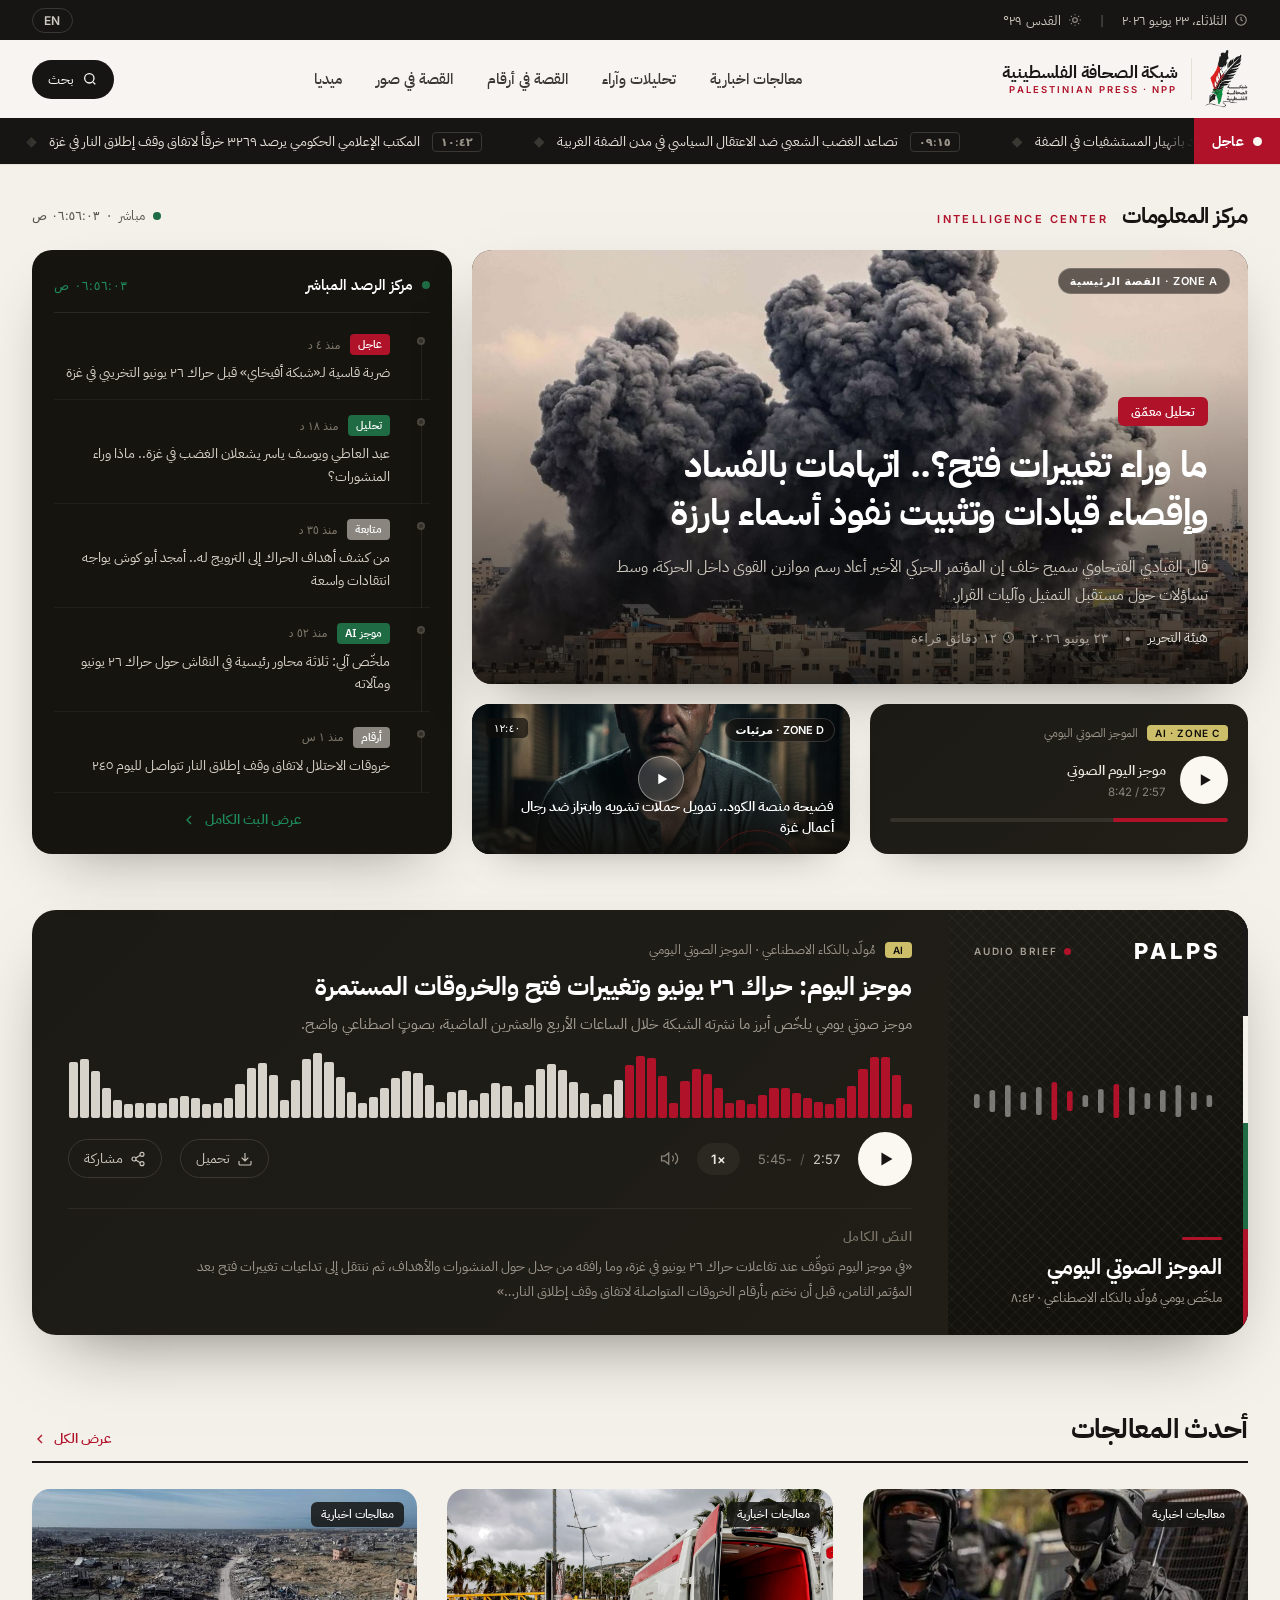
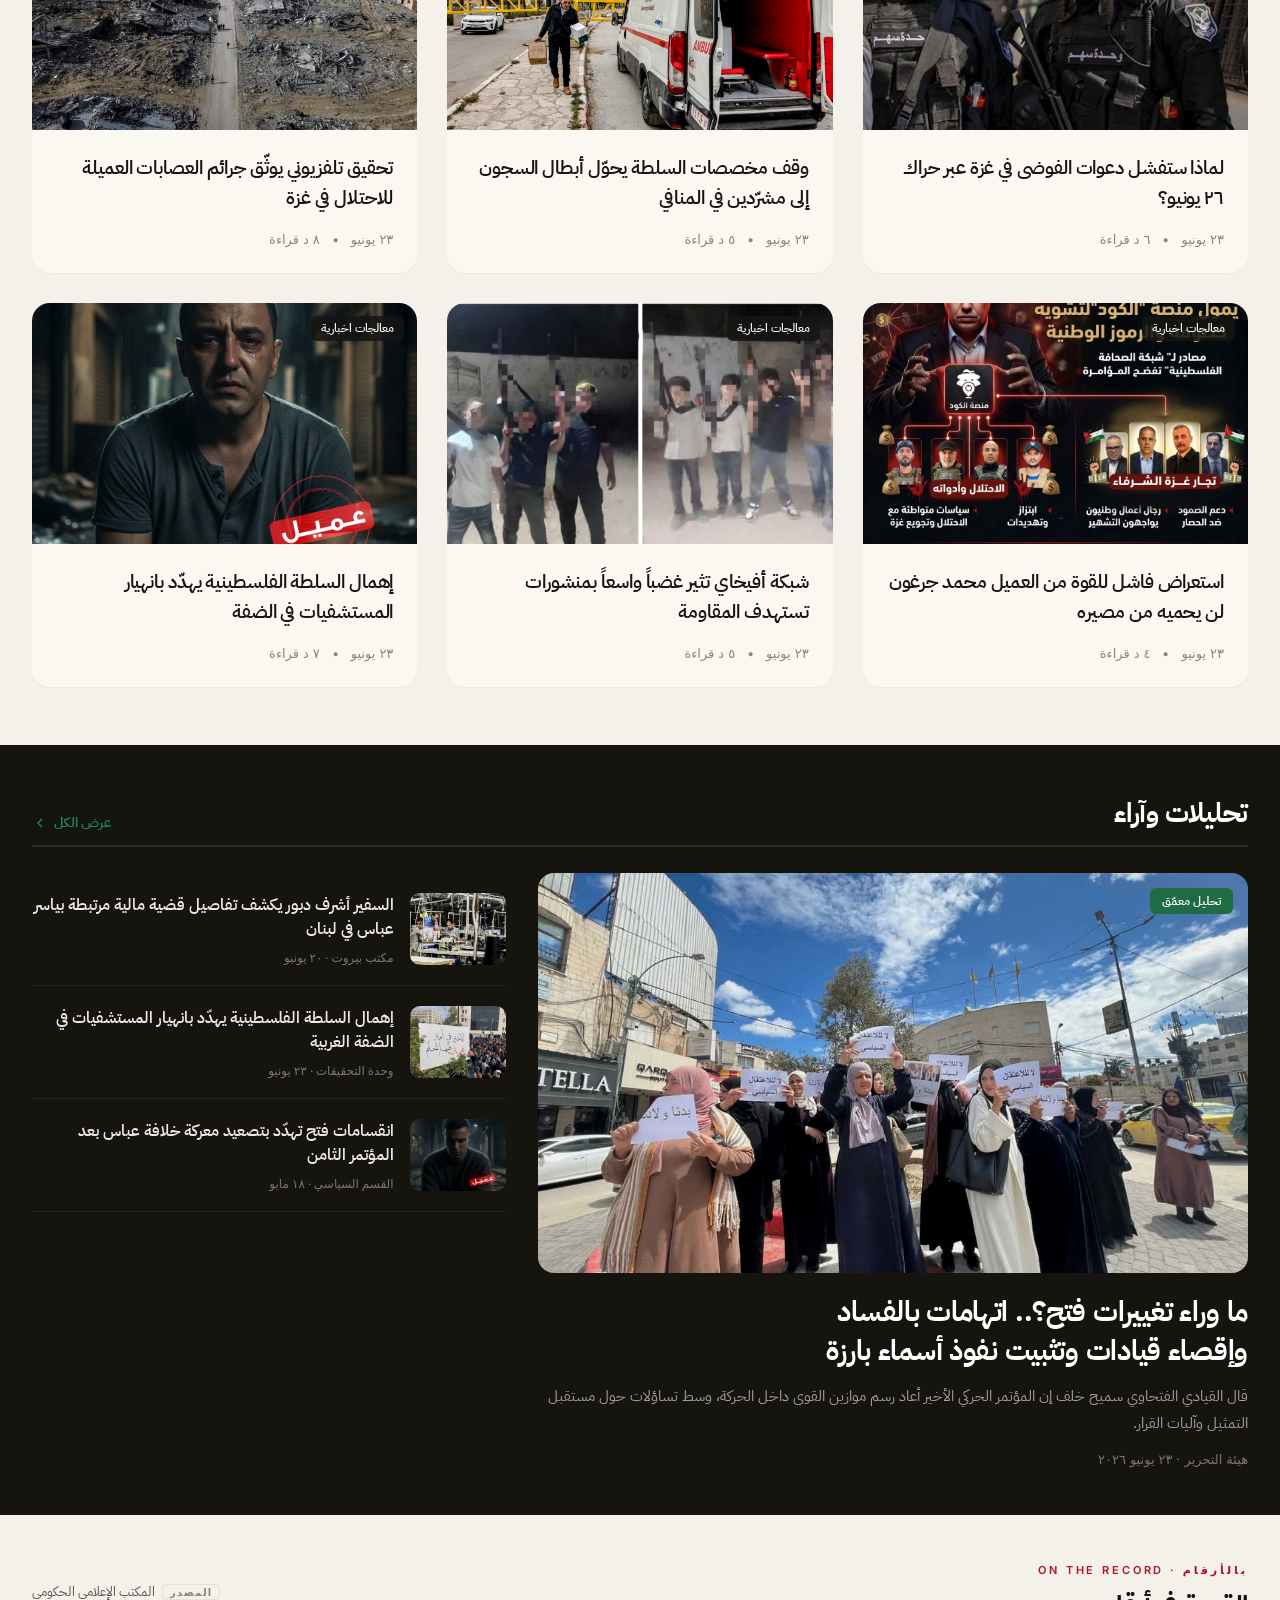
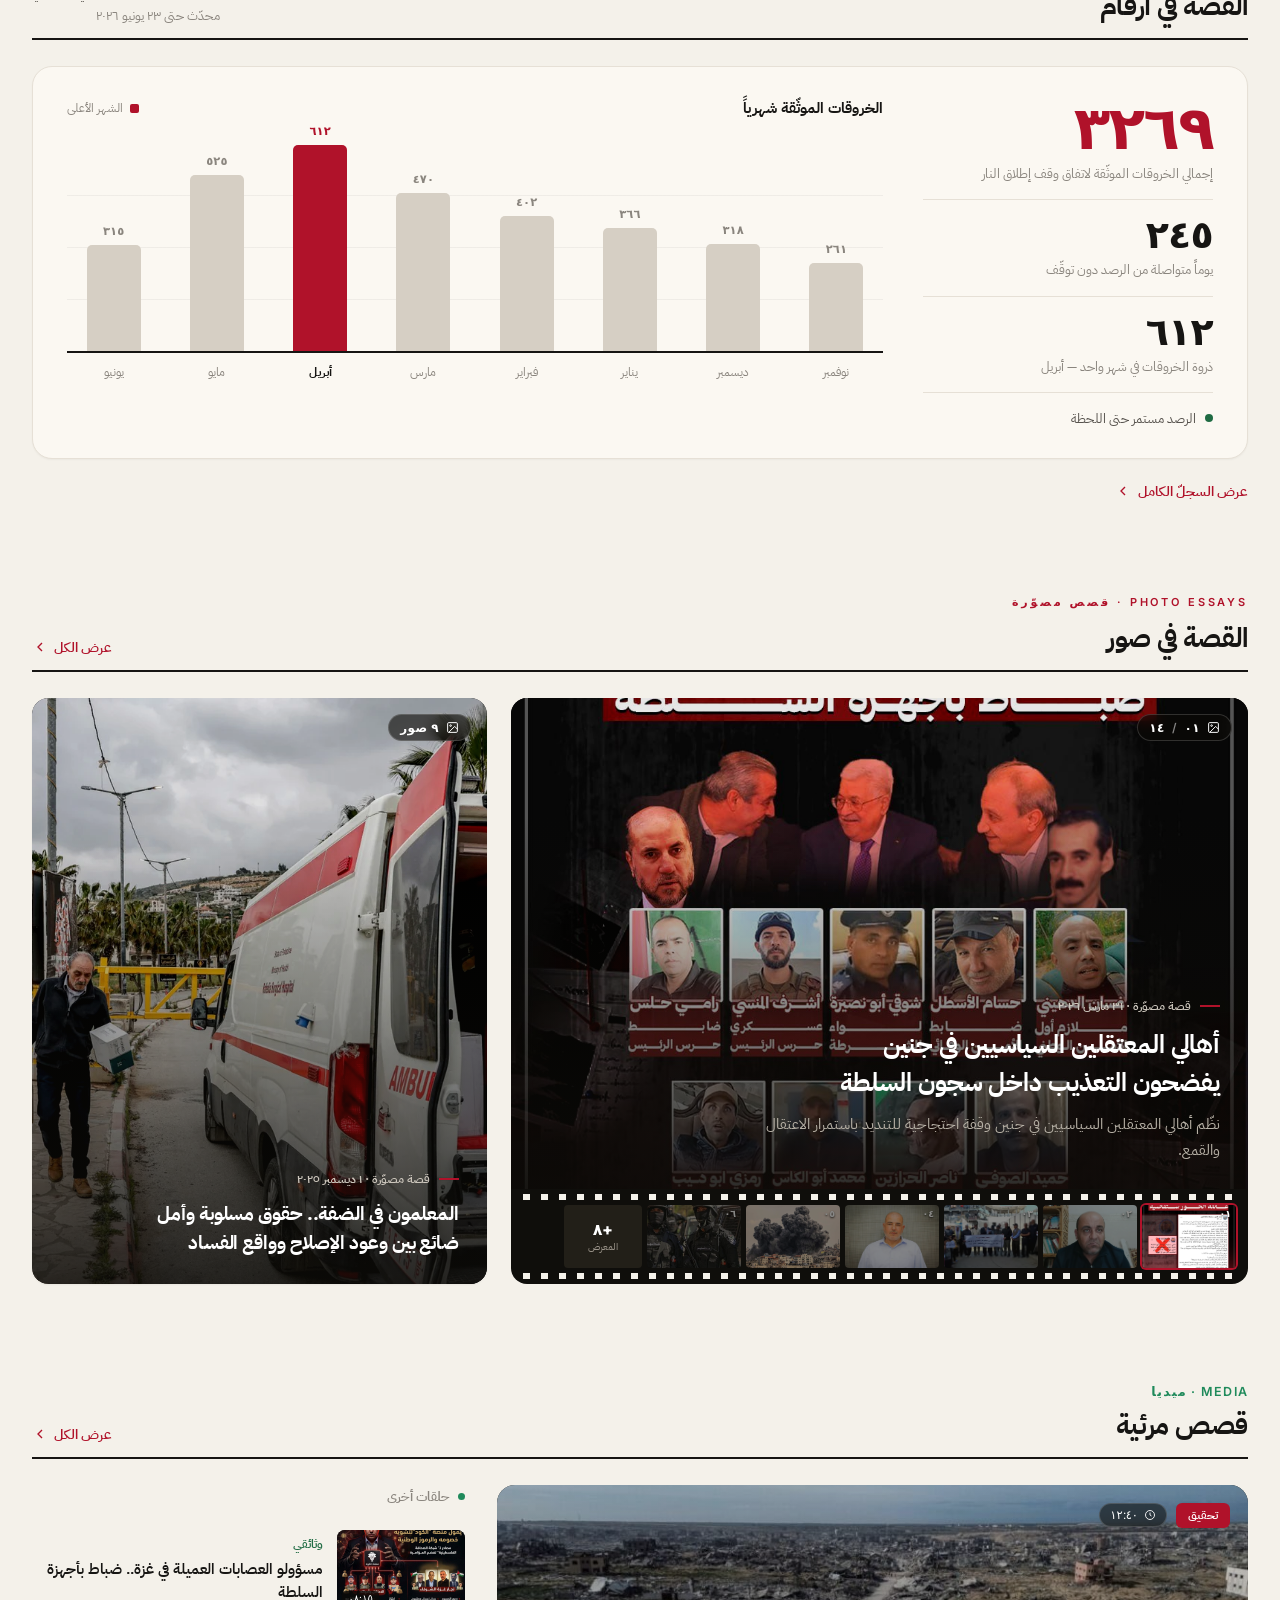
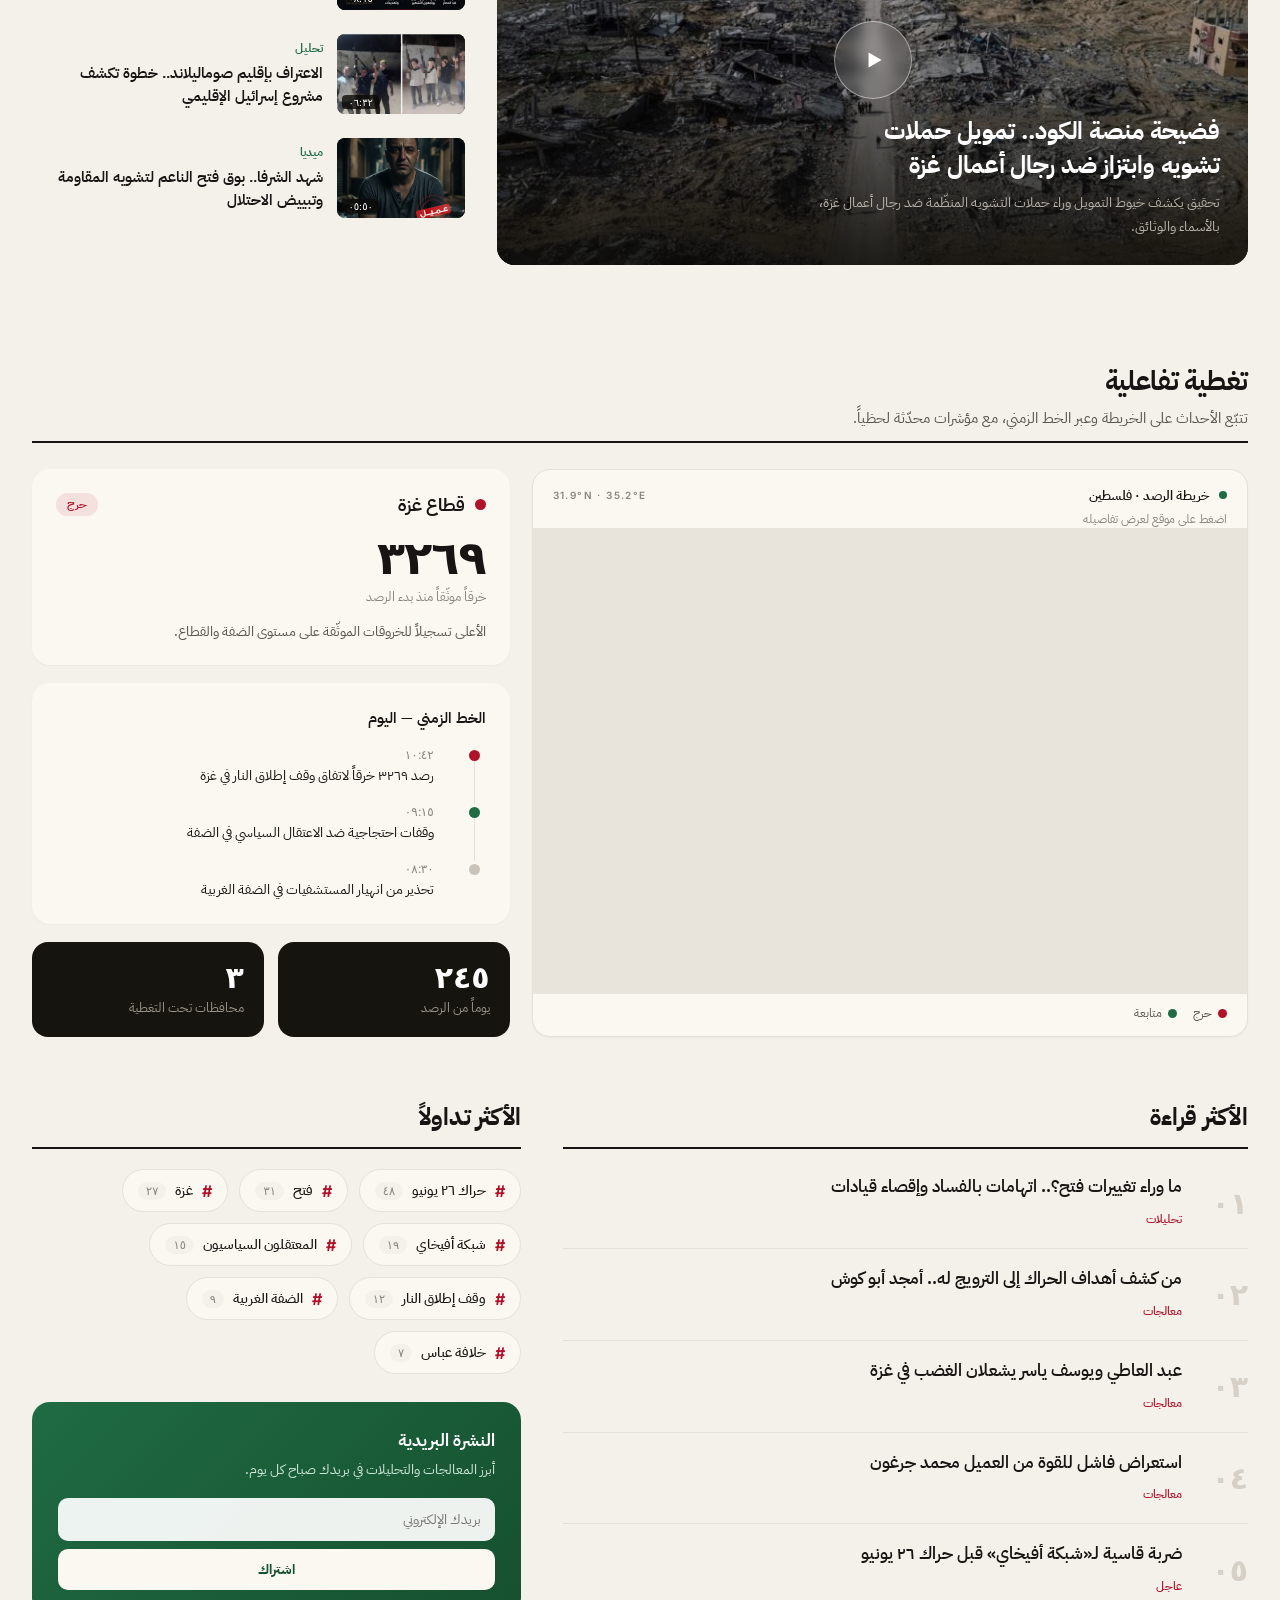
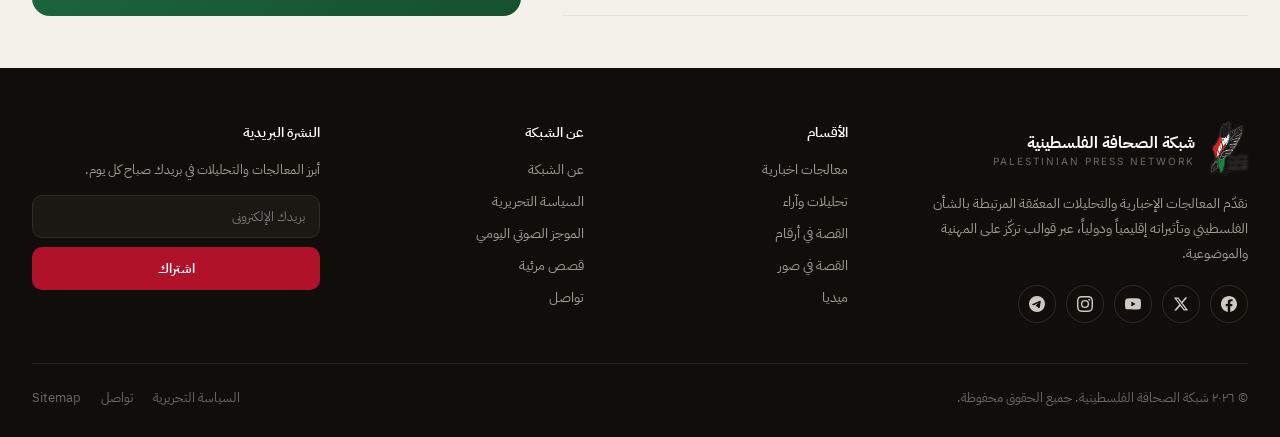
==== commit 89ea7b2b: "Signed-off-by: Eslam abselnasser <96479431+imsemoo@users.noreply.github.com>" ====
--- a/index.html
+++ b/index.html
@@ -602,11 +602,11 @@
           </div>
           <p class="footer__desc">نقدّم المعالجات الإخبارية والتحليلات المعمّقة المرتبطة بالشأن الفلسطيني وتأثيراته إقليمياً ودولياً، عبر قوالب تركّز على المهنية والموضوعية.</p>
           <div class="socials">
-            <span class="social">f</span>
-            <span class="social">X</span>
-            <span class="social social--sm">YT</span>
-            <span class="social social--sm">IG</span>
-            <span class="social social--sm">TG</span>
+            <a class="social" href="#" aria-label="فيسبوك"><svg viewBox="0 0 24 24" fill="currentColor" aria-hidden="true"><path d="M24 12.073c0-6.627-5.373-12-12-12s-12 5.373-12 12c0 5.99 4.388 10.954 10.125 11.854v-8.385H7.078v-3.47h3.047V9.43c0-3.007 1.792-4.669 4.533-4.669 1.312 0 2.686.235 2.686.235v2.953H15.83c-1.491 0-1.956.925-1.956 1.874v2.25h3.328l-.532 3.47h-2.796v8.385C19.612 23.027 24 18.062 24 12.073z"/></svg></a>
+            <a class="social" href="#" aria-label="منصة إكس"><svg viewBox="0 0 24 24" fill="currentColor" aria-hidden="true"><path d="M18.244 2.25h3.308l-7.227 8.26 8.502 11.24H16.17l-5.214-6.817L4.99 21.75H1.68l7.73-8.835L1.254 2.25H8.08l4.713 6.231zm-1.161 17.52h1.833L7.084 4.126H5.117z"/></svg></a>
+            <a class="social" href="#" aria-label="يوتيوب"><svg viewBox="0 0 24 24" fill="currentColor" aria-hidden="true"><path d="M23.498 6.186a3.016 3.016 0 0 0-2.122-2.136C19.505 3.545 12 3.545 12 3.545s-7.505 0-9.377.505A3.017 3.017 0 0 0 .502 6.186C0 8.07 0 12 0 12s0 3.93.502 5.814a3.016 3.016 0 0 0 2.122 2.136c1.871.505 9.376.505 9.376.505s7.505 0 9.377-.505a3.015 3.015 0 0 0 2.122-2.136C24 15.93 24 12 24 12s0-3.93-.502-5.814zM9.545 15.568V8.432L15.818 12l-6.273 3.568z"/></svg></a>
+            <a class="social" href="#" aria-label="إنستغرام"><svg viewBox="0 0 24 24" fill="currentColor" aria-hidden="true"><path d="M12 2.163c3.204 0 3.584.012 4.85.07 3.252.148 4.771 1.691 4.919 4.919.058 1.265.069 1.645.069 4.849 0 3.205-.012 3.584-.069 4.849-.149 3.225-1.664 4.771-4.919 4.919-1.266.058-1.644.07-4.85.07-3.204 0-3.584-.012-4.849-.07-3.26-.149-4.771-1.699-4.919-4.92-.058-1.265-.07-1.644-.07-4.849 0-3.204.013-3.583.07-4.849.149-3.227 1.664-4.771 4.919-4.919 1.266-.057 1.645-.069 4.849-.069zm0-2.163C8.741 0 8.333.014 7.053.072 2.695.272.273 2.69.073 7.052.014 8.333 0 8.741 0 12c0 3.259.014 3.668.072 4.948.2 4.358 2.618 6.78 6.98 6.98C8.333 23.986 8.741 24 12 24c3.259 0 3.668-.014 4.948-.072 4.354-.2 6.782-2.618 6.979-6.98.059-1.28.073-1.689.073-4.948 0-3.259-.014-3.667-.072-4.947-.196-4.354-2.617-6.78-6.979-6.98C15.668.014 15.259 0 12 0zm0 5.838a6.162 6.162 0 1 0 0 12.324 6.162 6.162 0 0 0 0-12.324zM12 16a4 4 0 1 1 0-8 4 4 0 0 1 0 8zm6.406-11.845a1.44 1.44 0 1 0 0 2.881 1.44 1.44 0 0 0 0-2.881z"/></svg></a>
+            <a class="social" href="#" aria-label="تيليغرام"><svg viewBox="0 0 24 24" fill="currentColor" aria-hidden="true"><path d="M11.944 0A12 12 0 0 0 0 12a12 12 0 0 0 12 12 12 12 0 0 0 12-12A12 12 0 0 0 12 0a12 12 0 0 0-.056 0zm4.962 7.224c.1-.002.321.023.465.14a.506.506 0 0 1 .171.325c.016.093.036.306.02.472-.18 1.898-.962 6.502-1.36 8.627-.168.9-.499 1.201-.82 1.23-.696.065-1.225-.46-1.9-.902-1.056-.693-1.653-1.124-2.678-1.8-1.185-.78-.417-1.21.258-1.91.177-.184 3.247-2.977 3.307-3.23.007-.032.014-.15-.056-.212s-.174-.041-.249-.024c-.106.024-1.793 1.14-5.061 3.345-.479.329-.913.489-1.302.481-.428-.009-1.252-.242-1.865-.44-.751-.244-1.349-.374-1.297-.789.027-.216.325-.437.893-.663 3.498-1.524 5.83-2.529 6.998-3.014 3.332-1.386 4.025-1.627 4.476-1.635z"/></svg></a>
           </div>
         </div>
         <div>
--- a/assets/css/style.css
+++ b/assets/css/style.css
@@ -614,9 +614,9 @@
 .newsletter { margin-top: 28px; background: linear-gradient(135deg, var(--green), var(--green-deep)); border-radius: 18px; padding: 26px; color: #fff; }
 .newsletter__title { font-size: 17px; font-weight: 700; margin-bottom: 6px; }
 .newsletter__desc { margin: 0 0 16px; font-size: 13.5px; line-height: 1.7; color: #cfe6da; }
-.newsletter__form { display: flex; gap: 8px; }
+.newsletter__form { display: flex; gap: 8px; flex-flow: column; }
 .newsletter__input { flex: 1; border: none; border-radius: 10px; padding: 11px 14px; font-family: var(--font-ar); font-size: 13.5px; background: rgba(255,255,255,.92); }
-.newsletter__btn { background: var(--paper); color: var(--green-deep); border: none; border-radius: 10px; padding: 0 18px; font-weight: 700; font-family: var(--font-ar); font-size: 13.5px; cursor: pointer; }
+.newsletter__btn { background: var(--paper); color: var(--green-deep); border: none; border-radius: 10px; padding: 10px 18px; font-weight: 700; font-family: var(--font-ar); font-size: 13.5px; cursor: pointer; }
 
 /* 6) ===================== الفوتر ======================================= */
 .footer { background: var(--d-footer); color: #A39D92; }
@@ -628,8 +628,9 @@
 .footer__name-sub { font-family: var(--font-lat); font-size: 10px; letter-spacing: .2em; color: #6f6a60; }
 .footer__desc { margin: 0 0 18px; font-size: 13.5px; line-height: 1.85; max-width: 46ch; }
 .socials { display: flex; gap: 10px; }
-.social { width: 36px; height: 36px; border-radius: 50%; border: 1px solid #2e2b24; display: flex; align-items: center; justify-content: center; cursor: pointer; font-family: var(--font-lat); font-size: 13px; color: #cfc9c0; }
-.social--sm { font-size: 11px; }
+.social { width: 38px; height: 38px; border-radius: 50%; border: 1px solid #2e2b24; display: flex; align-items: center; justify-content: center; cursor: pointer; color: #cfc9c0; text-decoration: none; transition: color .15s ease, border-color .15s ease, background .15s ease; }
+.social:hover { color: #fff; border-color: #3a372f; background: #1a1813; }
+.social svg { width: 16px; height: 16px; }
 .footer__heading { color: #fff; font-weight: 600; font-size: 14px; margin-bottom: 16px; }
 .footer__links { display: flex; flex-direction: column; gap: 11px; font-size: 13.5px; }
 .footer__links a { color: #A39D92; text-decoration: none; }
@@ -761,14 +762,16 @@
 
 /* تخطيط المقال: شريط مشاركة + المتن + الشريط الجانبي */
 .article { padding-top: 0; }
-.article__layout { display: grid; grid-template-columns: 64px minmax(0, 1fr) 340px; gap: 36px; align-items: start; }
+.article__layout { display: grid; grid-template-columns: 50px minmax(0, 1fr) 312px; gap: 48px; align-items: start; }
 
 /* شريط المشاركة الجانبي اللاصق */
 .article__rail { position: sticky; top: 96px; display: flex; flex-direction: column; gap: 10px; padding-top: 40px; }
 .article__rail-label { font-family: var(--font-lat); font-size: 10.5px; font-weight: 600; letter-spacing: .1em; color: var(--muted-2); writing-mode: vertical-rl; transform: rotate(180deg); align-self: center; margin-bottom: 6px; }
-.article__rail-btn { width: 44px; height: 44px; border-radius: 50%; border: 1px solid var(--line); background: var(--paper); cursor: pointer; display: flex; align-items: center; justify-content: center; color: #3a3833; font-family: var(--font-lat); font-weight: 700; font-size: 16px; transition: transform .15s ease, border-color .15s ease; }
-.article__rail-btn:hover { transform: translateY(-2px); border-color: var(--ink); }
+.article__rail-btn { width: 42px; height: 42px; border-radius: 50%; border: 1px solid var(--line); background: var(--paper); cursor: pointer; display: flex; align-items: center; justify-content: center; color: var(--muted); transition: transform .15s ease, border-color .15s ease, color .15s ease, background .15s ease; }
+.article__rail-btn:hover { transform: translateY(-2px); border-color: var(--ink); color: var(--ink); background: var(--paper); }
+.article__rail-btn svg { width: 18px; height: 18px; }
 .article__rail-btn--wa { color: var(--green); }
+.article__rail-btn--wa:hover { color: var(--green); border-color: var(--green); }
 
 /* المتن الرئيسي */
 .article__main { padding-top: 34px; min-width: 0; }
@@ -808,14 +811,17 @@
 /* الصورة الرئيسية */
 .article__figure { margin: 24px 0 30px; }
 .article__figure-media { position: relative; aspect-ratio: 16/9; border-radius: 16px; overflow: hidden; background: var(--d-panel); }
-.article__caption { margin-top: 10px; font-size: 13px; color: var(--muted-2); display: flex; gap: 8px; }
+.article__caption { margin-top: 12px; display: flex; gap: 10px; }
 .article__caption-rule { width: 3px; background: var(--red); border-radius: 2px; flex-shrink: 0; }
+.article__caption-text { font-size: 13.5px; line-height: 1.6; color: var(--muted); }
+.article__caption-credit { display: block; margin-top: 3px; font-size: 12px; color: var(--muted-2); }
+.article__caption-credit b { font-weight: 600; color: #3a3833; }
 
 /* جسم المقال (الفقرات والعناوين الفرعية) */
-.article__prose { font-size: 18.5px; }
-.article__prose p { margin: 0 0 22px; line-height: 2.05; color: #2A2825; letter-spacing: -.002em; }
-.article__subhead { margin: 38px 0 16px; font-size: 25px; line-height: 1.45; font-weight: 700; color: var(--ink); letter-spacing: -.01em; }
-.article__dropcap { float: right; font-size: 62px; line-height: .82; font-weight: 700; color: var(--red); margin: 6px 14px 0 0; }
+.article__prose { font-size: 19.5px; }
+.article__prose p { margin: 0 0 24px; line-height: 2.15; color: #2A2825; letter-spacing: -.002em; }
+.article__subhead { margin: 44px 0 18px; font-size: 26px; line-height: 1.45; font-weight: 700; color: var(--ink); letter-spacing: -.01em; scroll-margin-top: 100px; }
+.article__dropcap { float: right; font-size: 42px; line-height: 1.05; font-weight: 700; color: var(--ink); margin: 4px 0 0 14px; }
 .article__quote { margin: 32px 0; padding: 4px 26px; border-inline-start: 4px solid var(--red); background: var(--paper); border-radius: 0 14px 14px 0; }
 .article__quote p { margin: 0; padding: 22px 0; font-size: 24px; line-height: 1.7; font-weight: 600; color: var(--ink); }
 
@@ -836,16 +842,19 @@
 .article__share-btn--ghost { background: var(--paper); color: #3a3833; border: 1px solid var(--line); }
 
 /* نبذة الكاتب */
-.article__bio { display: flex; gap: 18px; align-items: flex-start; margin: 8px 0 36px; padding: 24px; background: var(--d-panel); border-radius: 18px; color: var(--on-d-1); }
-.article__bio-avatar { width: 58px; height: 58px; border-radius: 50%; background: var(--d-chip); color: #fff; display: flex; align-items: center; justify-content: center; font-weight: 700; font-size: 20px; flex-shrink: 0; }
-.article__bio-body { flex: 1; }
-.article__bio-name { display: inline-block; font-size: 16px; font-weight: 700; color: #fff; margin-bottom: 5px; text-decoration: none; }
-.article__bio-desc { margin: 0 0 12px; font-size: 13.5px; line-height: 1.8; color: var(--on-d-4); }
-.article__bio-link { font-size: 12.5px; color: var(--green-bright); font-weight: 600; text-decoration: none; }
+.article__bio { display: flex; gap: 22px; align-items: center; margin: 44px 0 0; padding: 28px 30px; background: var(--d-panel); border-radius: 20px; color: var(--on-d-1); box-shadow: 0 26px 60px -40px rgba(20,18,14,.55); }
+.article__bio-avatar { width: 66px; height: 66px; border-radius: 16px; background: #fff; display: flex; align-items: center; justify-content: center; flex-shrink: 0; overflow: hidden; }
+.article__bio-avatar img { width: 72%; height: 72%; object-fit: contain; }
+.article__bio-body { flex: 1; min-width: 0; }
+.article__bio-role { font-family: var(--font-lat); font-size: 10.5px; font-weight: 600; letter-spacing: .16em; color: var(--gold); margin-bottom: 5px; }
+.article__bio-name { display: inline-block; font-size: 18px; font-weight: 700; color: #fff; margin-bottom: 7px; text-decoration: none; }
+.article__bio-desc { margin: 0 0 14px; font-size: 13.5px; line-height: 1.85; color: var(--on-d-3); max-width: 64ch; }
+.article__bio-link { display: inline-flex; align-items: center; gap: 7px; font-size: 13px; font-weight: 600; color: var(--on-d-1); background: var(--d-chip); padding: 9px 16px; border-radius: 22px; text-decoration: none; transition: background .15s ease, gap .15s ease; }
+.article__bio-link:hover { background: #34302a; gap: 11px; }
 
 /* الشريط الجانبي */
-.article__sidebar { position: sticky; top: 96px; padding-top: 34px; display: flex; flex-direction: column; gap: 18px; }
-.article__widget { background: var(--paper); border-radius: 18px; padding: 22px; box-shadow: 0 1px 2px rgba(20,18,14,.05); }
+.article__sidebar { position: sticky; top: 96px; padding-top: 34px; display: flex; flex-direction: column; gap: 26px; }
+.article__widget { background: var(--paper); border: 1px solid var(--line); border-radius: 18px; padding: 24px 26px; box-shadow: 0 1px 2px rgba(20,18,14,.04); }
 .article__widget--top { border-top: 3px solid var(--red); }
 .article__widget-head { display: flex; align-items: center; gap: 9px; margin-bottom: 16px; }
 .article__widget-title { font-size: 15px; font-weight: 700; color: var(--ink); }
@@ -864,7 +873,17 @@
 .article__nl { margin-top: 0; }
 
 /* اقرأ أيضاً */
-.article__related { padding: 20px 0 70px; }
+.article__related { margin-top: 8px; padding: 48px 0 74px; border-top: 1px solid var(--line); }
+
+/* مؤشّر «آخر تحديث» */
+.article__updated { display: inline-flex; align-items: center; gap: 5px; color: var(--green); font-weight: 600; }
+.article__updated-dot { width: 6px; height: 6px; border-radius: 50%; background: var(--green); animation: pulseG 2s infinite; }
+.article__headline { scroll-margin-top: 100px; }
+
+/* مشاركة الاقتباس عند تحديد النص */
+.quote-share { position: absolute; z-index: 70; display: none; align-items: center; gap: 7px; background: var(--ink); color: #fff; padding: 9px 15px; border-radius: 22px; box-shadow: 0 14px 34px -12px rgba(0,0,0,.45); font-family: var(--font-ar); font-size: 13px; font-weight: 600; cursor: pointer; border: none; transform: translate(-50%, -100%); white-space: nowrap; }
+.quote-share.is-visible { display: inline-flex; animation: fadeUp .15s ease; }
+.quote-share svg { width: 15px; height: 15px; }
 .article__card-link { color: inherit; text-decoration: none; }
 .article__card-link:hover { color: var(--red); }
 
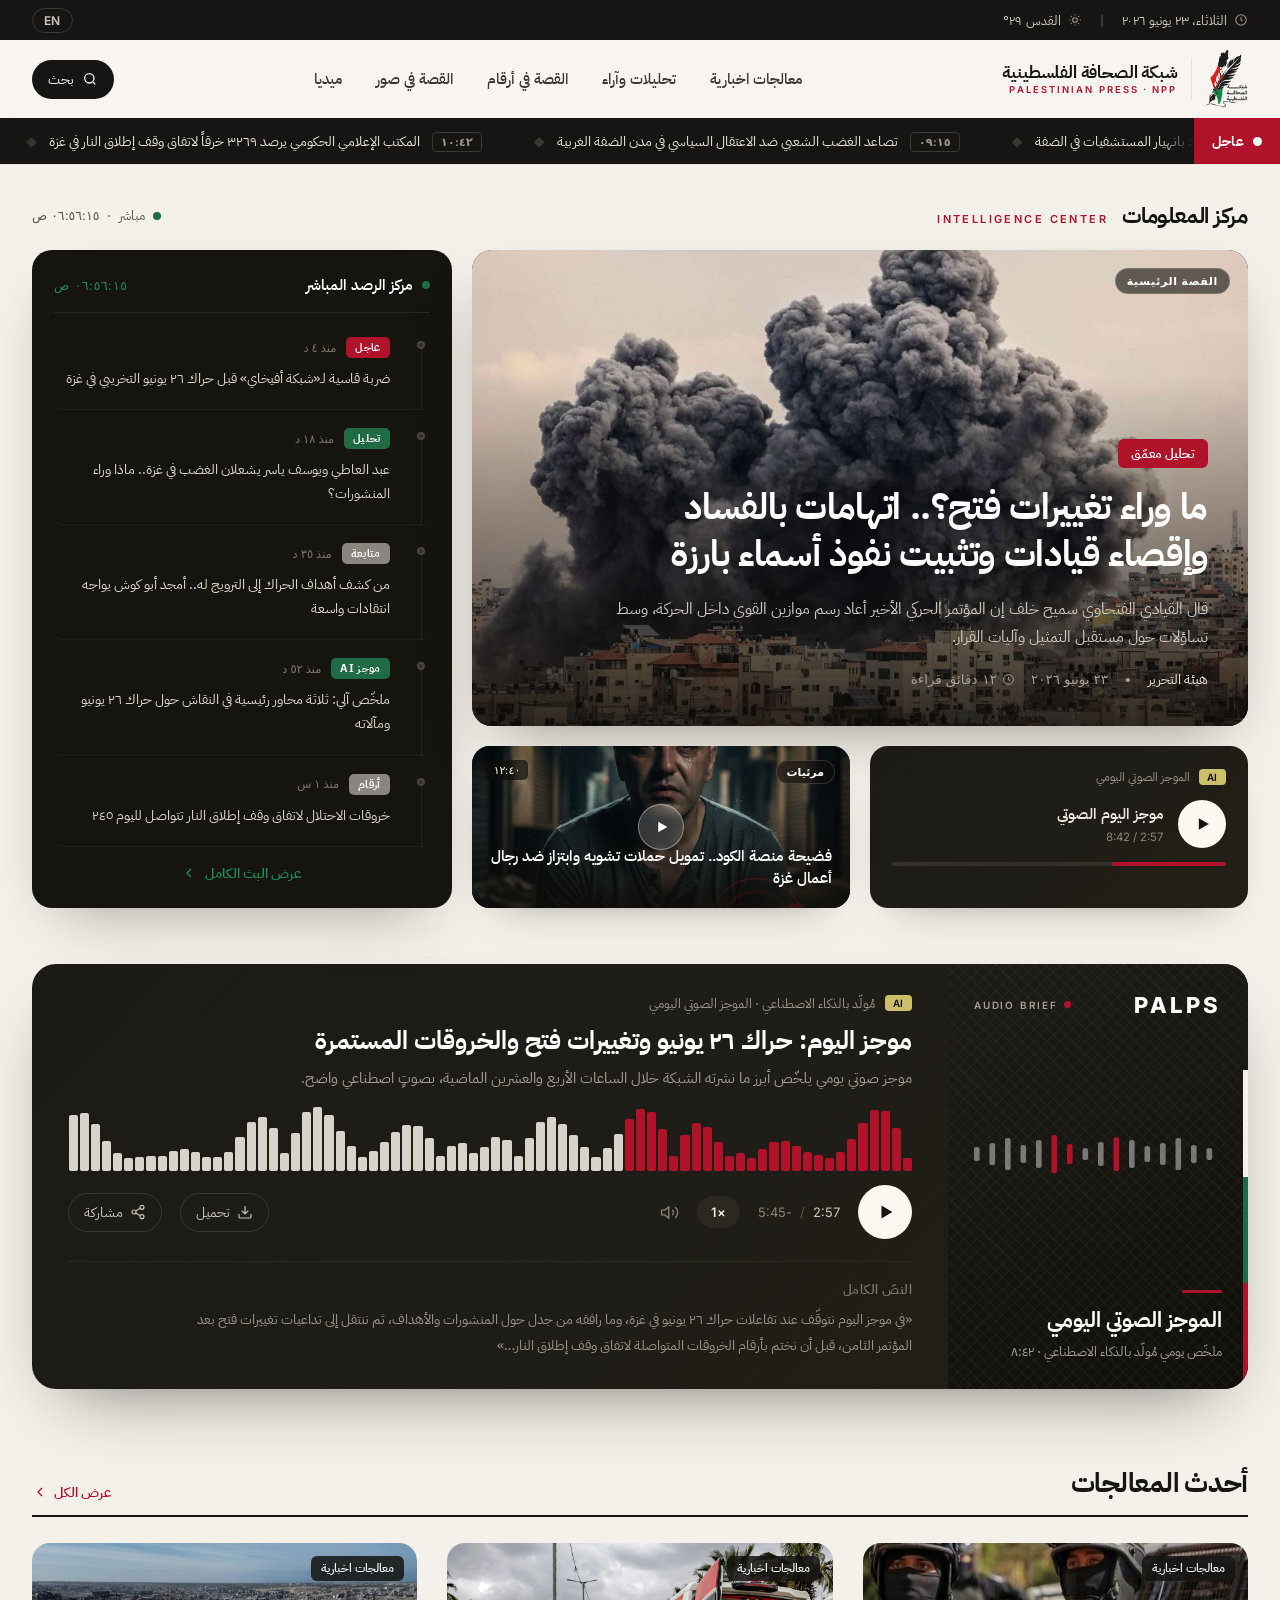
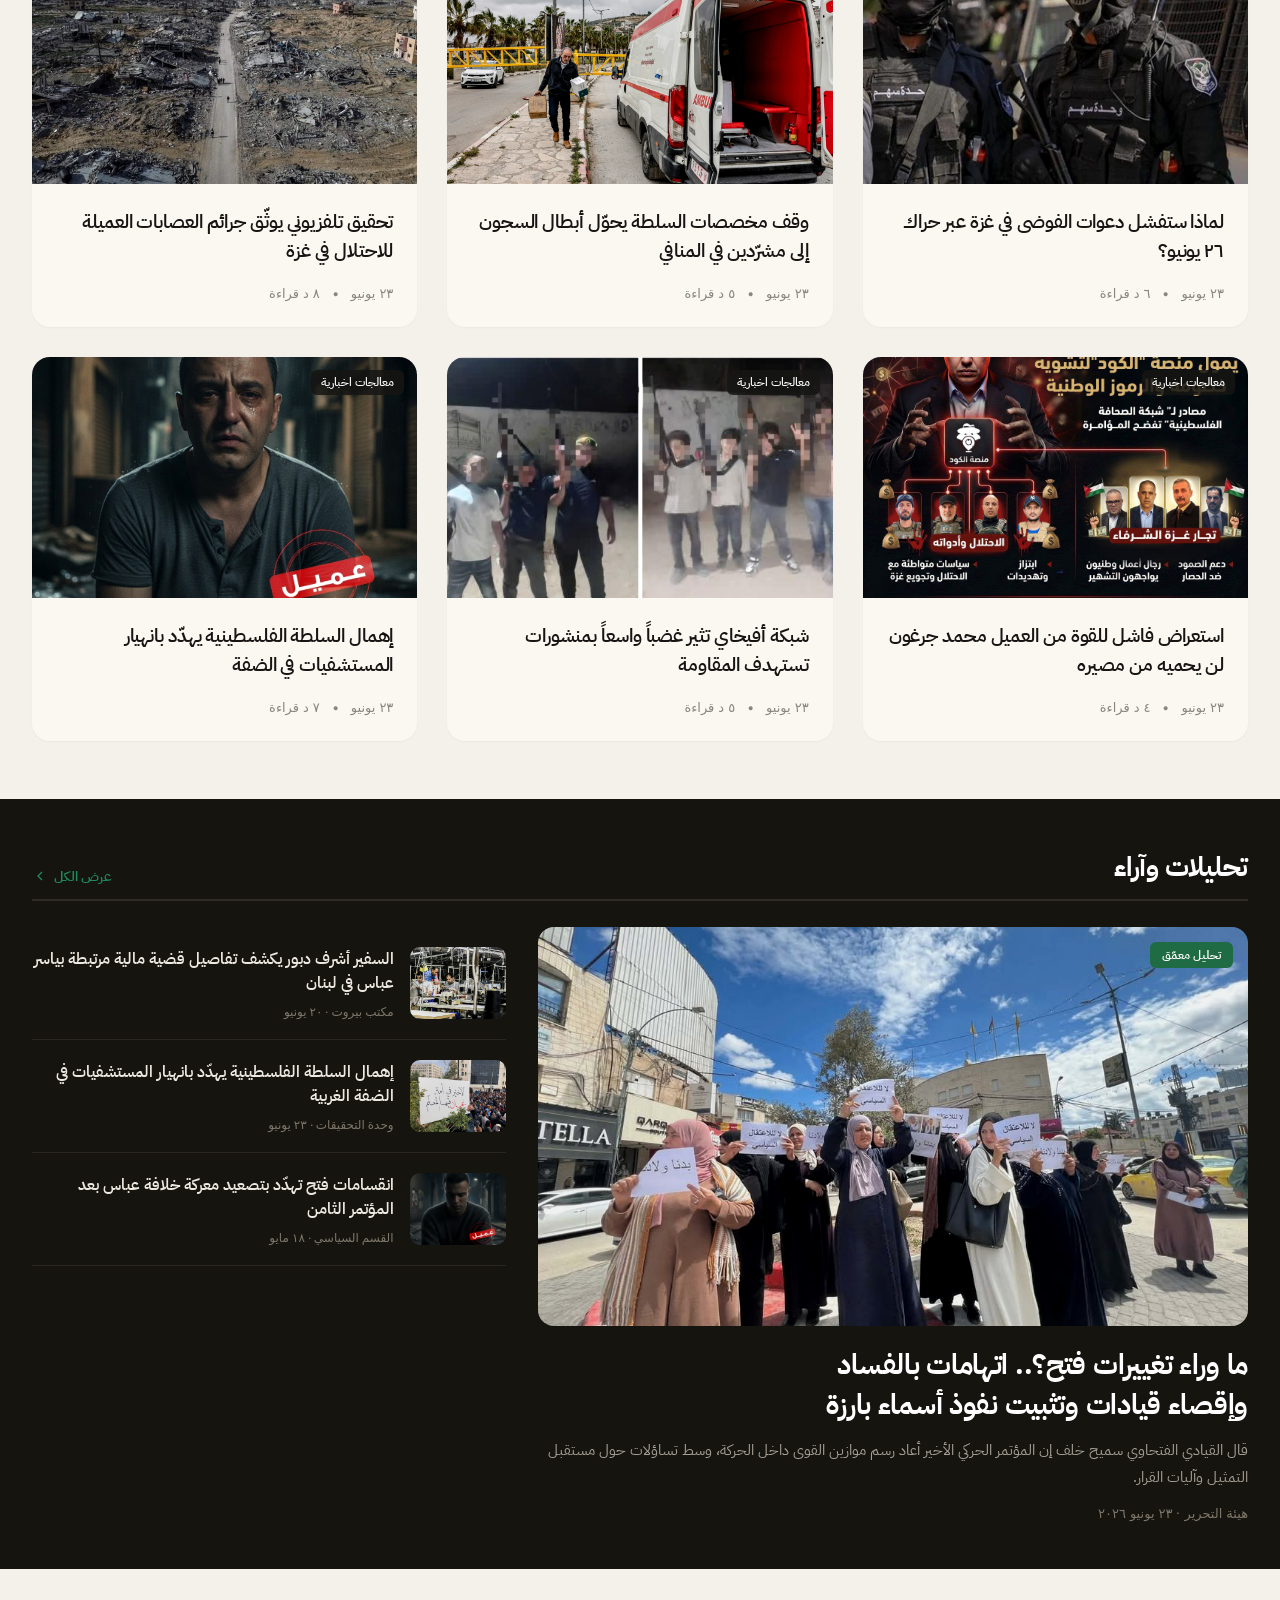
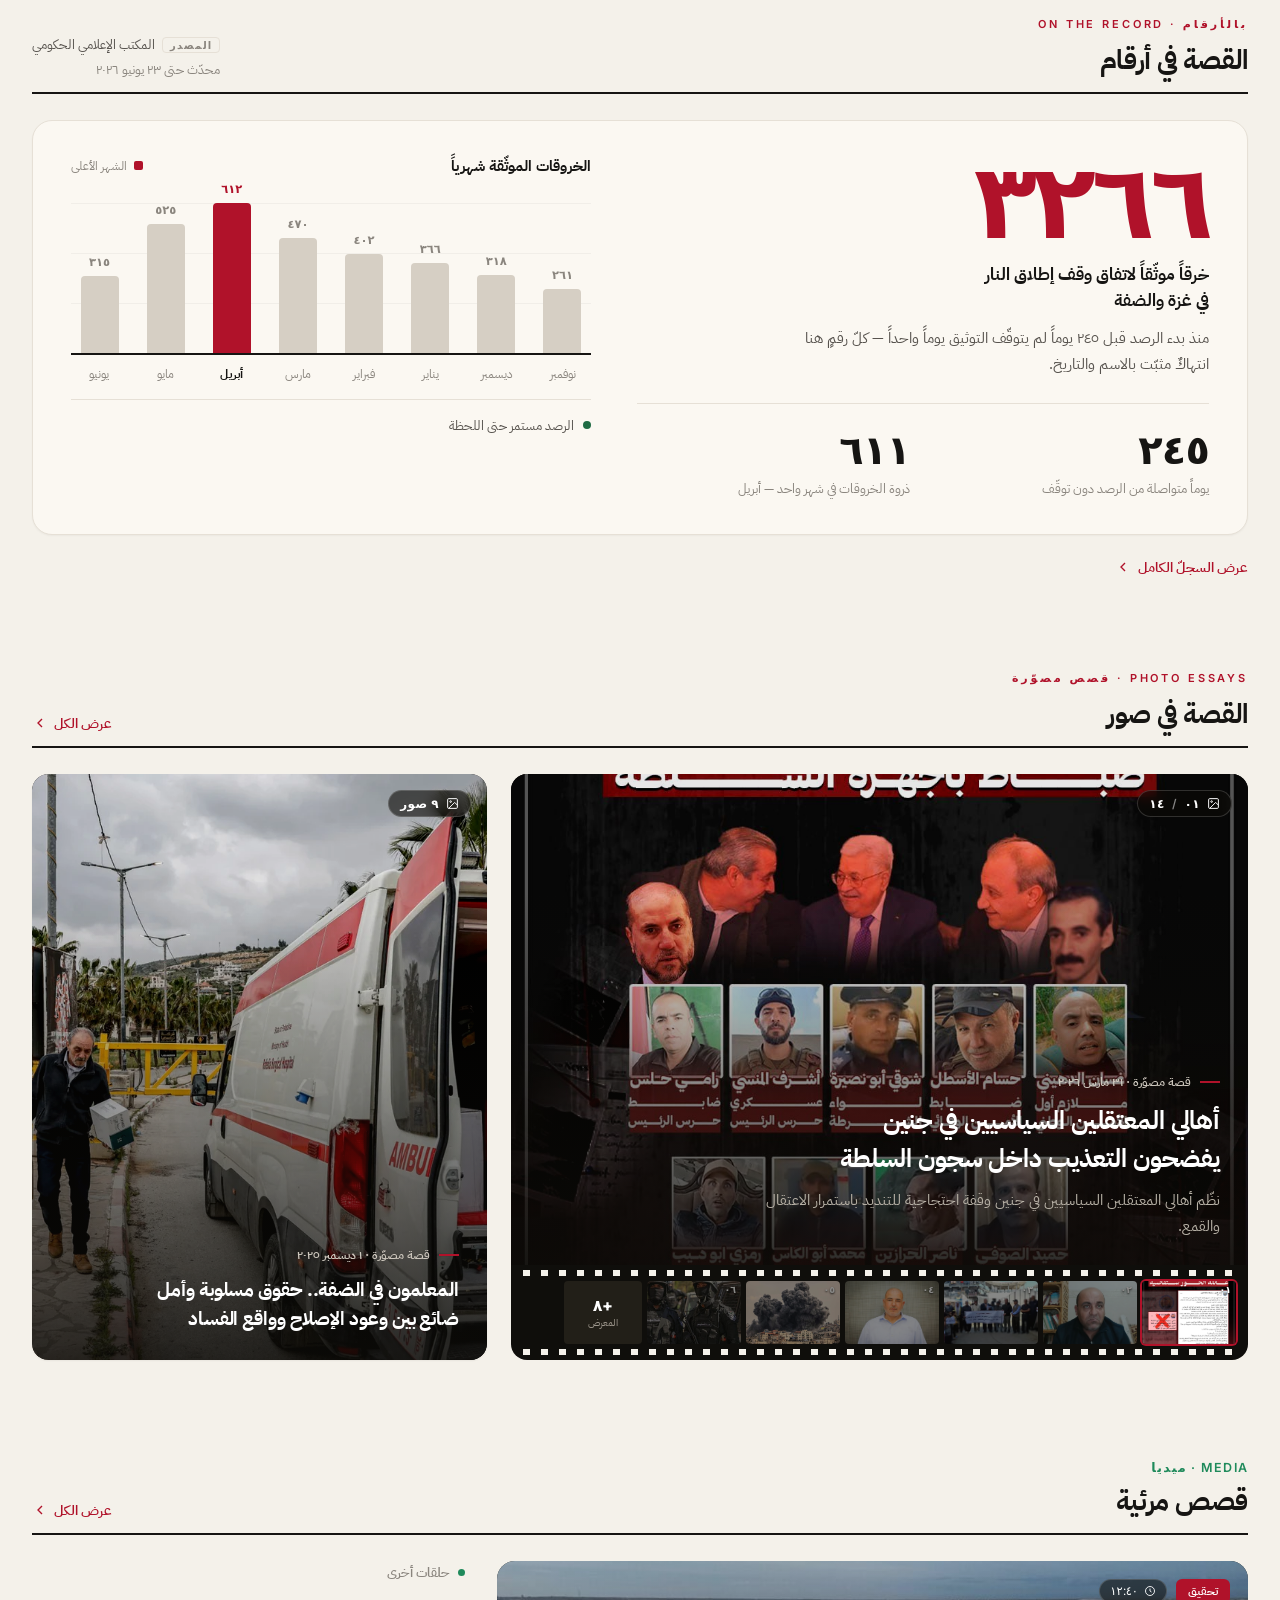
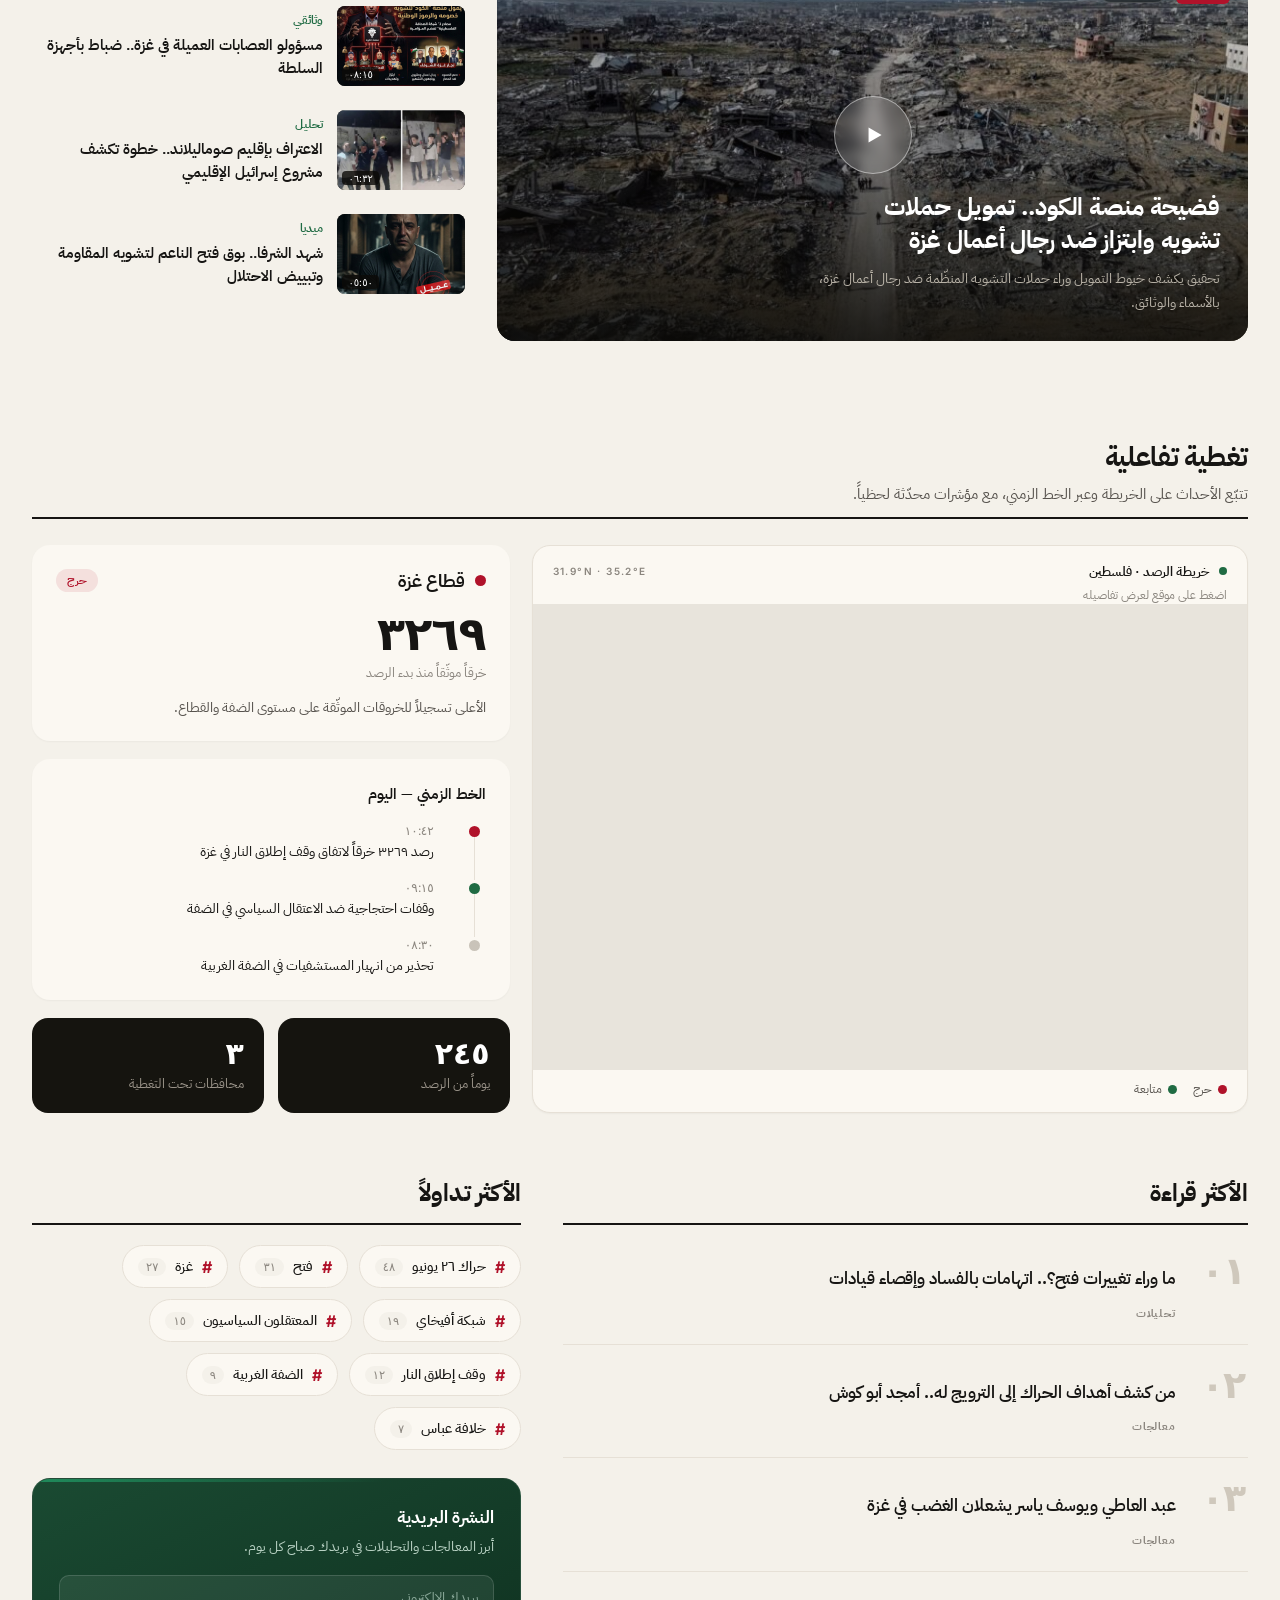
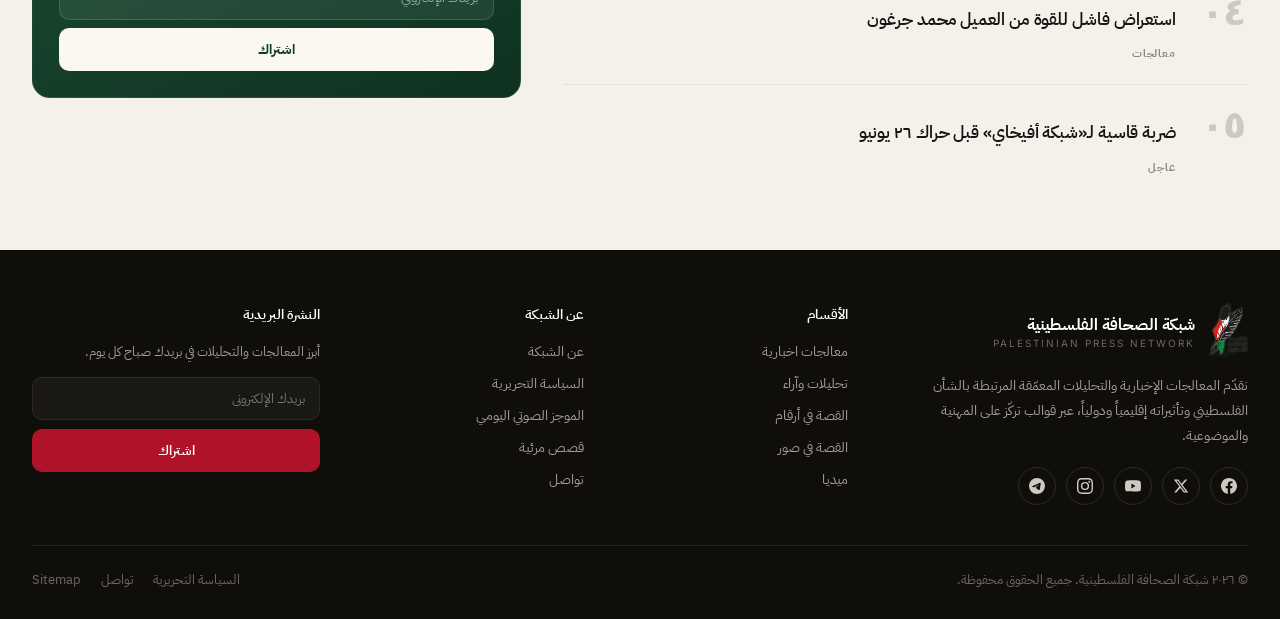
==== commit f95c319c: "Signed-off-by: Eslam abselnasser <96479431+imsemoo@users.noreply.github.com>" ====
--- a/index.html
+++ b/index.html
@@ -56,6 +56,7 @@
         <svg width="16" height="16" viewBox="0 0 24 24" fill="none" stroke="#fff" stroke-width="1.9"><circle cx="11" cy="11" r="7"/><path d="m20 20-3.2-3.2"/></svg>
         بحث
       </button>
+      <button class="navbtn" type="button" data-nav-toggle aria-label="القائمة" aria-expanded="false"><span></span><span></span><span></span></button>
     </div>
 
     <div class="ticker">
@@ -97,7 +98,7 @@
       <div class="ic__left">
         <!-- القصة الرئيسية -->
         <article class="zoneA">
-          <span class="zoneA__badge">ZONE A · القصة الرئيسية</span>
+          <span class="zoneA__badge">القصة الرئيسية</span>
           <img class="zoneA__img" src="assets/img/news/ghzh-7.jpg" alt="">
           <div class="zoneA__overlay"></div>
           <div class="zoneA__body">
@@ -116,7 +117,7 @@
           <!-- موجز صوتي مصغّر -->
           <div class="zoneC">
             <div class="zoneC__head">
-              <span class="badge-ai">AI · ZONE C</span>
+              <span class="badge-ai">AI</span>
               <span class="zoneC__label" data-i18n="s_audio">الموجز الصوتي اليومي</span>
             </div>
             <div class="zoneC__row">
@@ -136,7 +137,7 @@
           <article class="zoneD" data-video-index="0">
             <img class="zoneD__img" src="assets/img/news/photo-2026-06-23-12-56-55.jpg" alt="">
             <div class="zoneD__overlay"></div>
-            <span class="zoneD__badge">ZONE D · مرئيات</span>
+            <span class="zoneD__badge">مرئيات</span>
             <span class="zoneD__dur">١٢:٤٠</span>
             <span class="play-circle play-circle--md"><svg class="play-circle__icon" width="18" height="18" viewBox="0 0 24 24" fill="#fff"><path d="M7 5v14l12-7z"/></svg></span>
             <h3 class="zoneD__title">فضيحة منصة الكود.. تمويل حملات تشويه وابتزاز ضد رجال أعمال غزة</h3>
@@ -349,27 +350,26 @@
     </div>
 
     <div class="datapanel">
-      <!-- المؤشرات -->
-      <div class="kpis">
-        <div class="kpi">
-          <div class="kpi__value kpi__value--red" data-countup data-to="3269">٣٢٦٩</div>
-          <div class="kpi__label">إجمالي الخروقات الموثّقة لاتفاق وقف إطلاق النار</div>
-        </div>
-        <div class="kpi">
-          <div class="kpi__value" data-countup data-to="245">٢٤٥</div>
-          <div class="kpi__label">يوماً متواصلة من الرصد دون توقّف</div>
-        </div>
-        <div class="kpi">
-          <div class="kpi__value" data-countup data-to="612">٦١٢</div>
-          <div class="kpi__label">ذروة الخروقات في شهر واحد — أبريل</div>
-        </div>
-        <div class="kpi--live">
-          <span class="kpi__live-dot"></span>
-          الرصد مستمر حتى اللحظة
-        </div>
-      </div>
-
-      <!-- الرسم البياني الشهري -->
+      <!-- السرد الرقمي: الرقم البطل + الداعم -->
+      <div class="fig-lead">
+        <div class="fig-hero">
+          <div class="fig-hero__value" data-countup data-to="3269">٣٢٦٩</div>
+          <div class="fig-hero__label">خرقاً موثّقاً لاتفاق وقف إطلاق النار في غزة والضفة</div>
+          <p class="fig-hero__why">منذ بدء الرصد قبل ٢٤٥ يوماً لم يتوقّف التوثيق يوماً واحداً — كلّ رقمٍ هنا انتهاكٌ مثبّت بالاسم والتاريخ.</p>
+        </div>
+        <div class="fig-sub">
+          <div class="fig-sub__item">
+            <div class="fig-sub__value" data-countup data-to="245">٢٤٥</div>
+            <div class="fig-sub__label">يوماً متواصلة من الرصد دون توقّف</div>
+          </div>
+          <div class="fig-sub__item">
+            <div class="fig-sub__value" data-countup data-to="612">٦١٢</div>
+            <div class="fig-sub__label">ذروة الخروقات في شهر واحد — أبريل</div>
+          </div>
+        </div>
+      </div>
+
+      <!-- الرسم البياني الشهري — داعم للسرد -->
       <div class="chart">
         <div class="chart__head">
           <h3 class="chart__title">الخروقات الموثّقة شهرياً</h3>
@@ -377,6 +377,10 @@
         </div>
         <div class="chart__bars" data-figbars></div>
         <div class="chart__months" data-figmonths></div>
+        <div class="kpi--live">
+          <span class="kpi__live-dot"></span>
+          الرصد مستمر حتى اللحظة
+        </div>
       </div>
     </div>
 
--- a/assets/css/style.css
+++ b/assets/css/style.css
@@ -47,6 +47,7 @@
 
 /* 2) ===================== أساسيات + أنميشن =============================== */
 * { box-sizing: border-box; }
+html { overflow-x: clip; }
 
 body {
   margin: 0;
@@ -167,6 +168,14 @@
   transition: background .15s, color .15s;
 }
 .mainnav__link:hover { background: #EBE6DE; color: var(--ink); }
+.mainnav__link.is-current { color: var(--red); font-weight: 700; }
+
+/* زرّ القائمة (هامبرغر) — يظهر على الموبايل فقط */
+.navbtn { display: none; flex-direction: column; align-items: center; justify-content: center; gap: 4px; width: 42px; height: 42px; flex-shrink: 0; padding: 0; background: none; border: 1px solid var(--line); border-radius: 11px; cursor: pointer; }
+.navbtn span { display: block; width: 18px; height: 2px; border-radius: 2px; background: var(--ink); transition: transform .2s ease, opacity .2s ease; }
+.masthead.is-menu-open .navbtn span:nth-child(1) { transform: translateY(6px) rotate(45deg); }
+.masthead.is-menu-open .navbtn span:nth-child(2) { opacity: 0; }
+.masthead.is-menu-open .navbtn span:nth-child(3) { transform: translateY(-6px) rotate(-45deg); }
 
 .search-btn {
   display: flex; align-items: center; gap: 8px; flex-shrink: 0;
@@ -235,7 +244,7 @@
 
 .zoneC {
   position: relative; background: linear-gradient(140deg, #1b1a15, #221f18);
-  border-radius: 18px; padding: 20px; display: flex; flex-direction: column;
+  border-radius: 18px; padding: 22px; display: flex; flex-direction: column;
   box-shadow: 0 18px 44px -28px rgba(20,18,14,.5);
 }
 .zoneC__head { display: flex; align-items: center; gap: 9px; margin-bottom: 14px; }
@@ -243,13 +252,13 @@
 .zoneC__label { font-size: 12px; color: var(--on-d-4); }
 .zoneC__row { display: flex; align-items: center; gap: 14px; }
 .zoneC__info { min-width: 0; flex: 1; }
-.zoneC__title { font-size: 14px; font-weight: 600; color: var(--on-d-1); line-height: 1.45; margin-bottom: 4px; overflow: hidden; text-overflow: ellipsis; white-space: nowrap; }
+.zoneC__title { font-size: 14.5px; font-weight: 600; color: var(--on-d-1); line-height: 1.45; margin-bottom: 5px; overflow: hidden; text-overflow: ellipsis; white-space: nowrap; }
 .zoneC__time { font-family: var(--font-lat); font-size: 11.5px; color: #8a847a; }
 .zoneC__bar { margin-top: 14px; height: 4px; border-radius: 3px; background: #34302a; overflow: hidden; }
 .zoneC__fill { height: 100%; width: 34%; background: var(--red); border-radius: 3px; }
 
 .zoneD {
-  position: relative; border-radius: 18px; overflow: hidden; min-height: 150px; cursor: pointer;
+  position: relative; border-radius: 18px; overflow: hidden; min-height: 162px; cursor: pointer;
   background: var(--d-card-1); box-shadow: 0 18px 44px -28px rgba(20,18,14,.5);
 }
 .zoneD__img { position: absolute; inset: 0; width: 100%; height: 100%; object-fit: cover; filter: contrast(1.05) brightness(.94); }
@@ -260,7 +269,7 @@
   color: #fff; font-size: 11px; font-weight: 600; padding: 4px 10px; border-radius: 20px; font-family: var(--font-lat);
 }
 .zoneD__dur { position: absolute; top: 14px; inset-inline-end: 14px; z-index: 2; background: rgba(15,13,10,.7); color: #fff; font-size: 11px; font-family: var(--font-lat); padding: 3px 8px; border-radius: 5px; }
-.zoneD__title { position: absolute; bottom: 0; z-index: 2; margin: 0; padding: 16px; font-size: 14px; line-height: 1.5; font-weight: 600; color: #fff; }
+.zoneD__title { position: absolute; bottom: 0; z-index: 2; margin: 0; padding: 18px; font-size: 15px; line-height: 1.5; font-weight: 600; color: #fff; }
 
 /* دائرة زر تشغيل فوق الصور */
 .play-circle {
@@ -284,15 +293,15 @@
 .feed__title { color: #fff; font-weight: 600; font-size: 15px; }
 .feed__clock { font-family: var(--font-lat); font-size: 12.5px; color: var(--green-bright); letter-spacing: .05em; }
 .feed__list { display: flex; flex-direction: column; margin-top: 6px; }
-.feed__item { position: relative; padding: 15px 18px 15px 0; border-bottom: 1px solid #211f1a; cursor: pointer; transition: background .15s; }
+.feed__item { position: relative; padding: 18px 18px 18px 0; border-bottom: 1px solid #211f1a; cursor: pointer; transition: background .15s; border-radius: 8px; }
 .feed__item:hover { background: #1c1b16; }
-.feed__node { position: absolute; top: 18px; right: 5px; width: 8px; height: 8px; border-radius: 50%; background: #332f28; border: 2px solid #4a463d; }
-.feed__rail { position: absolute; top: 26px; bottom: -1px; right: 8px; width: 1px; background: #26241f; }
+.feed__node { position: absolute; top: 22px; right: 5px; width: 8px; height: 8px; border-radius: 50%; background: #332f28; border: 2px solid #4a463d; }
+.feed__rail { position: absolute; top: 30px; bottom: -1px; right: 8px; width: 1px; background: #26241f; }
 .feed__body { padding-right: 22px; }
-.feed__meta { display: flex; align-items: center; gap: 9px; margin-bottom: 7px; }
-.feed__tag { font-size: 11px; font-weight: 600; color: #fff; padding: 2px 8px; border-radius: 4px; }
+.feed__meta { display: flex; align-items: center; gap: 10px; margin-bottom: 9px; }
+.feed__tag { font-size: 10.5px; font-weight: 700; letter-spacing: .03em; color: #fff; padding: 3px 9px; border-radius: 5px; }
 .feed__time { font-family: var(--font-lat); font-size: 11.5px; color: var(--on-d-5); }
-.feed__text { font-size: 14px; line-height: 1.6; color: #d8d2c8; }
+.feed__text { font-size: 14px; line-height: 1.72; color: #ddd7cd; }
 .feed__more { margin-top: auto; padding-top: 16px; display: flex; align-items: center; justify-content: center; gap: 8px; color: var(--green-bright); font-size: 14px; font-weight: 600; text-decoration: none; }
 
 /* --- 5.3 الموجز الصوتي اليومي --- */
@@ -342,7 +351,7 @@
 .cards { display: grid; grid-template-columns: repeat(3, 1fr); gap: 30px; }
 .card { background: var(--paper); border-radius: 18px; overflow: hidden; cursor: pointer; box-shadow: 0 1px 2px rgba(20,18,14,.04); transition: transform .2s, box-shadow .2s; }
 .card:hover { transform: translateY(-4px); box-shadow: 0 18px 40px -22px rgba(20,18,14,.4); }
-.card__media { position: relative; aspect-ratio: 16/10; background: #E9E4DC; overflow: hidden; }
+.card__media { display: block; position: relative; aspect-ratio: 16/10; background: #E9E4DC; overflow: hidden; }
 .card__cat { position: absolute; top: 13px; inset-inline-start: 13px; z-index: 2; background: rgba(22,21,19,.86); color: #fff; font-size: 11.5px; font-weight: 500; padding: 4px 10px; border-radius: 6px; }
 .card__body { padding: 24px 24px 26px; }
 .card__title { margin: 0 0 18px; font-size: 18.5px; line-height: 1.6; font-weight: 600; color: var(--ink); letter-spacing: -.005em; }
@@ -374,19 +383,19 @@
 .figures__source-label { font-family: var(--font-lat); font-size: 10px; font-weight: 700; letter-spacing: .12em; color: var(--muted-2); border: 1px solid var(--line); padding: 1px 7px; border-radius: 4px; margin-inline-end: 7px; }
 .figures__source-date { display: block; color: var(--muted-2); margin-top: 3px; }
 
-/* لوحة البيانات الموحّدة (متّسقة مع كروت الصفحة البيضاء) */
-.datapanel { display: grid; grid-template-columns: 290px 1fr; gap: 40px; align-items: stretch; background: var(--paper); border: 1px solid var(--line); border-radius: 20px; padding: 30px 34px; box-shadow: 0 1px 2px rgba(20,18,14,.04); }
-
-/* المؤشرات — مفصولة بخطوط شعرية لا بكروت */
-.kpis { display: flex; flex-direction: column; }
-.kpi { padding: 15px 0; }
-.kpi:first-child { padding-top: 0; }
-.kpi + .kpi { border-top: 1px solid var(--line); }
-.kpi__value { font-family: var(--font-lat); font-weight: 800; font-size: 38px; line-height: 1; letter-spacing: -.02em; color: var(--ink); font-variant-numeric: tabular-nums; }
-.kpis .kpi:first-child .kpi__value { font-size: 60px; letter-spacing: -.03em; }
-.kpi__value--red { color: var(--red); }
-.kpi__label { margin-top: 7px; font-size: 13px; line-height: 1.55; color: var(--muted-2); }
-.kpi--live { display: flex; align-items: center; gap: 9px; margin-top: auto; padding-top: 16px; border-top: 1px solid var(--line); font-size: 13px; color: var(--muted); }
+/* لوحة البيانات — سرد رقمي (الرقم البطل يقود) + رسم داعم، لا داشبورد */
+.datapanel { display: grid; grid-template-columns: 1.1fr 1fr; gap: 46px; align-items: stretch; background: var(--paper); border: 1px solid var(--line); border-radius: 20px; padding: 34px 38px; box-shadow: 0 1px 2px rgba(20,18,14,.04); }
+
+/* العمود السردي */
+.fig-lead { display: flex; flex-direction: column; min-width: 0; }
+.fig-hero { padding-bottom: 26px; border-bottom: 1px solid var(--line); }
+.fig-hero__value { font-family: var(--font-lat); font-weight: 800; font-size: clamp(64px, 8.4vw, 104px); line-height: .88; letter-spacing: -.045em; color: var(--red); font-variant-numeric: tabular-nums; }
+.fig-hero__label { margin-top: 16px; font-size: 17px; font-weight: 700; line-height: 1.5; color: var(--ink); max-width: 24ch; }
+.fig-hero__why { margin: 12px 0 0; font-size: 14.5px; line-height: 1.8; color: var(--muted); max-width: 46ch; }
+.fig-sub { display: grid; grid-template-columns: 1fr 1fr; gap: 26px; margin-top: 26px; }
+.fig-sub__value { font-family: var(--font-lat); font-weight: 800; font-size: 40px; line-height: 1; letter-spacing: -.02em; color: var(--ink); font-variant-numeric: tabular-nums; }
+.fig-sub__label { margin-top: 9px; font-size: 13px; line-height: 1.55; color: var(--muted-2); }
+.kpi--live { display: flex; align-items: center; gap: 9px; margin-top: 16px; padding-top: 16px; border-top: 1px solid var(--line); font-size: 13px; color: var(--muted); }
 .kpi__live-dot { width: 8px; height: 8px; border-radius: 50%; background: var(--green); animation: pulseG 1.8s infinite; flex-shrink: 0; }
 
 /* الرسم البياني الشهري */
@@ -395,10 +404,10 @@
 .chart__title { margin: 0; font-size: 15px; font-weight: 700; color: var(--ink); }
 .chart__legend { display: flex; align-items: center; gap: 7px; font-size: 12px; color: var(--muted-2); }
 .chart__legend-dot { width: 9px; height: 9px; border-radius: 2px; background: var(--red); }
-.chart__bars { position: relative; display: flex; align-items: flex-end; gap: 10px; height: 208px; border-bottom: 2px solid var(--ink);
-  background-image: repeating-linear-gradient(to top, transparent 0 51px, rgba(22,21,19,.05) 51px 52px); }
+.chart__bars { position: relative; display: flex; align-items: flex-end; gap: 9px; height: 152px; border-bottom: 2px solid var(--ink);
+  background-image: repeating-linear-gradient(to top, transparent 0 49px, rgba(22,21,19,.045) 49px 50px); }
 .fbar { flex: 1; height: 100%; display: flex; align-items: flex-end; min-width: 0; }
-.fbar__fill { position: relative; width: 100%; max-width: 54px; margin: 0 auto; height: 0; background: #D6CFC4; border-radius: 5px 5px 0 0; transition: height .9s cubic-bezier(.22,1,.36,1), background .15s ease; }
+.fbar__fill { position: relative; width: 100%; max-width: 38px; margin: 0 auto; height: 0; background: #D6CFC4; border-radius: 4px 4px 0 0; transition: height .9s cubic-bezier(.22,1,.36,1), background .15s ease; }
 .fbar__fill:hover { background: #C6BEB0; }
 .fbar--peak .fbar__fill { background: var(--red); }
 .fbar--peak .fbar__fill:hover { background: var(--red-dark); }
@@ -412,10 +421,8 @@
 .figures__more:hover { gap: 11px; }
 
 @media (max-width: 860px) {
-  .datapanel { grid-template-columns: 1fr; gap: 26px; padding: 24px; }
-  .kpis { flex-direction: row; flex-wrap: wrap; gap: 4px 28px; }
-  .kpi, .kpi + .kpi { border-top: none; padding: 8px 0; }
-  .kpi--live { border-top: 1px solid var(--line); width: 100%; margin-top: 6px; }
+  .datapanel { grid-template-columns: 1fr; gap: 30px; padding: 26px 24px; }
+  .fig-hero__value { font-size: clamp(56px, 17vw, 86px); }
 }
 @media (prefers-reduced-motion: reduce) {
   .fbar__fill { transition: none; }
@@ -596,12 +603,16 @@
 .lists__grid { display: grid; grid-template-columns: 1.4fr 1fr; gap: 42px; }
 .list-head { border-bottom: 2px solid var(--ink); padding-bottom: 12px; }
 .list-head__title { margin: 0; font-size: 24px; font-weight: 700; letter-spacing: -.01em; }
-.mostread__head { margin-bottom: 8px; }
-.mostread__item { display: flex; align-items: center; gap: 20px; padding: 18px 0; border-bottom: 1px solid var(--line); cursor: pointer; transition: opacity .15s; }
-.mostread__item:hover { opacity: .7; }
-.mostread__rank { font-family: var(--font-lat); font-weight: 800; font-size: 30px; color: #D6D0C6; flex-shrink: 0; width: 46px; }
-.mostread__title { margin: 0 0 6px; font-size: 16.5px; line-height: 1.5; font-weight: 600; color: var(--ink); }
-.mostread__tag { font-size: 12px; color: var(--red); font-weight: 500; }
+.mostread__head { margin-bottom: 6px; }
+.mostread__item { display: flex; align-items: baseline; gap: 22px; padding: 20px 0; border-bottom: 1px solid var(--line); cursor: pointer; }
+.mostread__item:last-child { border-bottom: none; }
+.mostread__rank { font-family: var(--font-lat); font-weight: 800; font-size: 38px; line-height: 1; color: #CFC8BC; flex-shrink: 0; width: 50px; text-align: center; letter-spacing: -.03em; font-variant-numeric: tabular-nums; transition: color .15s ease; }
+.mostread__item:first-child .mostread__rank { color: var(--red); }
+.mostread__item:hover .mostread__rank { color: var(--ink); }
+.mostread__item:first-child:hover .mostread__rank { color: var(--red-dark); }
+.mostread__title { margin: 0 0 8px; font-size: 17px; line-height: 1.5; font-weight: 600; color: var(--ink); letter-spacing: -.005em; transition: color .15s ease; }
+.mostread__item:hover .mostread__title { color: var(--red); }
+.mostread__tag { font-size: 11px; font-weight: 700; letter-spacing: .08em; text-transform: uppercase; color: var(--muted-2); }
 
 .trending__head { margin-bottom: 20px; }
 .tags { display: flex; flex-wrap: wrap; gap: 11px; }
@@ -611,12 +622,15 @@
 .tag-chip__label { font-size: 14px; color: var(--ink); font-weight: 500; }
 .tag-chip__count { font-family: var(--font-lat); font-size: 11.5px; color: var(--muted-2); background: var(--bg); padding: 2px 8px; border-radius: 12px; }
 
-.newsletter { margin-top: 28px; background: linear-gradient(135deg, var(--green), var(--green-deep)); border-radius: 18px; padding: 26px; color: #fff; }
-.newsletter__title { font-size: 17px; font-weight: 700; margin-bottom: 6px; }
-.newsletter__desc { margin: 0 0 16px; font-size: 13.5px; line-height: 1.7; color: #cfe6da; }
+.newsletter { margin-top: 28px; position: relative; overflow: hidden; background: linear-gradient(155deg, #1a4a32 0%, #0f3120 100%); border: 1px solid rgba(255,255,255,.07); border-radius: 18px; padding: 26px; color: #fff; }
+.newsletter::before { content: ""; position: absolute; top: 0; inset-inline-start: 0; width: 100%; height: 3px; background: linear-gradient(90deg, var(--green-bright), transparent 72%); }
+.newsletter__title { font-size: 17px; font-weight: 700; margin-bottom: 6px; color: #fff; }
+.newsletter__desc { margin: 0 0 16px; font-size: 13.5px; line-height: 1.7; color: #b9d2c4; }
 .newsletter__form { display: flex; gap: 8px; flex-flow: column; }
-.newsletter__input { flex: 1; border: none; border-radius: 10px; padding: 11px 14px; font-family: var(--font-ar); font-size: 13.5px; background: rgba(255,255,255,.92); }
-.newsletter__btn { background: var(--paper); color: var(--green-deep); border: none; border-radius: 10px; padding: 10px 18px; font-weight: 700; font-family: var(--font-ar); font-size: 13.5px; cursor: pointer; }
+.newsletter__input { flex: 1; border: 1px solid rgba(255,255,255,.14); border-radius: 10px; padding: 11px 14px; font-family: var(--font-ar); font-size: 13.5px; background: rgba(255,255,255,.07); color: #fff; }
+.newsletter__input::placeholder { color: #8aa899; }
+.newsletter__btn { background: var(--paper); color: #143d28; border: none; border-radius: 10px; padding: 11px 18px; font-weight: 700; font-family: var(--font-ar); font-size: 13.5px; cursor: pointer; transition: background .15s ease; }
+.newsletter__btn:hover { background: #fff; }
 
 /* 6) ===================== الفوتر ======================================= */
 .footer { background: var(--d-footer); color: #A39D92; }
@@ -737,16 +751,49 @@
 }
 @media (max-width: 768px) {
   :root { --pad-x: 18px; }
-  .mainnav { display: none; }
+
+  /* الهيدر: شعار + بحث أيقونة + زرّ قائمة */
+  .masthead__inner { height: 64px; gap: 12px; }
+  .brand__logo { height: 44px; }
+  .brand__divider, .brand__sub { display: none; }
+  .brand__name { font-size: 15px; }
+  .search-btn { margin-inline-start: auto; font-size: 0; gap: 0; padding: 10px; }
+  .search-btn svg { width: 18px; height: 18px; }
+  .navbtn { display: inline-flex; }
+
+  /* القائمة كلوحة منسدلة تحت الهيدر */
+  .mainnav {
+    display: flex; position: absolute; top: 100%; inset-inline: 0; z-index: 5;
+    flex-direction: column; align-items: stretch; gap: 2px;
+    background: var(--paper); border-top: 1px solid var(--line); border-bottom: 1px solid var(--line);
+    padding: 8px; box-shadow: 0 24px 44px -28px rgba(20,18,14,.5);
+    transform: translateY(-10px); opacity: 0; visibility: hidden; pointer-events: none;
+    transition: opacity .2s ease, transform .2s ease, visibility .2s;
+  }
+  .masthead.is-menu-open .mainnav { transform: none; opacity: 1; visibility: visible; pointer-events: auto; }
+  .mainnav__link { padding: 13px 14px; font-size: 16px; border-radius: 10px; }
+
   .cards { grid-template-columns: 1fr; }
   .zoneCD { grid-template-columns: 1fr; }
-  .zoneA__title { font-size: 27px; }
   .brief__title,
   .analysis__lead-title { font-size: 22px; }
+
+  /* الهيرو: تخفيف الزحام */
+  .ic { padding-top: 24px; }
+  .zoneA { min-height: 332px; }
+  .zoneA__body { padding: 22px 20px; }
+  .zoneA__cat { margin-bottom: 12px; }
+  .zoneA__title { font-size: 24px; line-height: 1.4; margin-bottom: 11px; }
+  .zoneA__excerpt { font-size: 14px; line-height: 1.7; margin-bottom: 14px; }
+  .zoneA__meta { gap: 9px 12px; flex-wrap: wrap; font-size: 12.5px; }
 }
 @media (max-width: 520px) {
-  .footer__grid { grid-template-columns: 1fr; }
+  .footer__pad { padding: 40px var(--pad-x) 26px; }
+  .footer__grid { grid-template-columns: 1fr; gap: 30px; padding-bottom: 30px; }
+  .footer__desc { max-width: none; }
+  .footer__bottom { flex-direction: column; align-items: flex-start; gap: 14px; }
   .topbar__group .topbar__item:nth-child(3) { display: none; }
+  .zoneA__title { font-size: 22px; }
 }
 
 
@@ -952,6 +999,7 @@
 .articles__facets {
   position: sticky; top: 96px; padding-top: 30px;
   display: flex; flex-direction: column; gap: 18px;
+  margin-bottom: 40px;
 }
 .articles__facets-head { display: flex; align-items: center; justify-content: space-between; }
 .articles__facets-title { font-size: 16px; font-weight: 700; }
@@ -1098,53 +1146,72 @@
 }
 
 /* ===== author.html ===== */
-/* صفحة الكاتب: هيرو + كارت إحصائيات متراكب + تبويبات مقالات/فيديو/نبذة + شريط جانبي.
-   كل ألوان البراند عبر التوكنز (var(--red)/--green/--ink…). تدرّجات الخريطة الحرارية
-   فقط hex لعدم وجود توكنز لها. الكلاسات كلها بادئة author- لتفادي أي تعارض. */
+/* صفحة الكاتب — بروفايل تحريري بريميوم (Bloomberg / Substack / Medium contributor).
+   كل ألوان البراند عبر التوكنز. تدرّجات الخريطة الحرارية hex فقط لعدم وجود توكنز.
+   الكلاسات كلها بادئة author- لتفادي أي تعارض. */
 
 /* --- هيرو الكاتب --- */
 .author-hero { position: relative; overflow: hidden; background: var(--d-panel); color: #fff; }
 .author-hero__tex { position: absolute; inset: 0; background-image: repeating-linear-gradient(135deg, rgba(255,255,255,.022) 0 14px, transparent 14px 28px); }
-.author-hero__inner { position: relative; display: flex; align-items: flex-start; gap: 30px; flex-wrap: wrap; padding-top: 50px; padding-bottom: 130px; }
+.author-hero__inner { position: relative; display: flex; align-items: flex-start; gap: 38px; flex-wrap: wrap; padding-top: 56px; padding-bottom: 128px; }
+
+/* البورتريه — دائري أكبر بإطار وحلقة */
 .author-hero__photo-wrap { position: relative; flex-shrink: 0; }
-.author-hero__photo { width: 140px; height: 140px; border-radius: 24px; overflow: hidden; background: var(--d-card-2); border: 1px solid var(--d-line); }
-.author-hero__verify { position: absolute; bottom: -8px; inset-inline-start: -8px; width: 34px; height: 34px; border-radius: 50%; background: var(--green); border: 3px solid var(--d-panel); display: flex; align-items: center; justify-content: center; }
-.author-hero__main { flex: 1; min-width: 280px; }
-.author-hero__top { display: flex; align-items: center; gap: 11px; margin-bottom: 8px; flex-wrap: wrap; }
-.author-hero__role { font-family: var(--font-lat); font-size: 11.5px; font-weight: 600; letter-spacing: .16em; color: var(--gold); }
+.author-hero__photo { width: 172px; height: 172px; border-radius: 50%; overflow: hidden; background: var(--d-card-2); border: 3px solid rgba(255,255,255,.14); box-shadow: 0 0 0 1px rgba(255,255,255,.06), 0 22px 46px -22px rgba(0,0,0,.65); }
+.author-hero__photo .mono, .author-hero__photo img { width: 100%; height: 100%; object-fit: cover; }
+.author-hero__verify { position: absolute; bottom: 8px; inset-inline-start: 10px; width: 38px; height: 38px; border-radius: 50%; background: var(--green); border: 4px solid var(--d-panel); display: flex; align-items: center; justify-content: center; box-shadow: 0 5px 12px -4px rgba(0,0,0,.5); }
+
+/* العمود الرئيسي */
+.author-hero__main { flex: 1 1 360px; min-width: 280px; }
+.author-hero__top { display: flex; align-items: center; gap: 11px; margin-bottom: 10px; flex-wrap: wrap; }
+.author-hero__role { font-family: var(--font-lat); font-size: 11.5px; font-weight: 600; letter-spacing: .16em; text-transform: uppercase; color: var(--gold); }
 .author-hero__bullet { width: 4px; height: 4px; border-radius: 50%; background: #5f5a51; }
 .author-hero__loc { font-size: 13px; color: var(--on-d-4); display: flex; align-items: center; gap: 5px; }
-.author-hero__name { margin: 0 0 14px; font-size: 42px; font-weight: 700; letter-spacing: -.015em; }
-.author-hero__bio { margin: 0 0 22px; font-size: 16.5px; line-height: 1.85; color: var(--on-d-2); max-width: 62ch; }
-.author-hero__actions { display: flex; align-items: center; gap: 12px; flex-wrap: wrap; }
-.author-hero__follow { display: flex; align-items: center; gap: 8px; background: var(--red); color: #fff; border: 1px solid var(--red); padding: 11px 24px; border-radius: 26px; cursor: pointer; font-family: var(--font-ar); font-size: 15px; font-weight: 600; transition: background .15s, color .15s, border-color .15s; }
+.author-hero__name { margin: 0 0 14px; font-size: clamp(36px, 4.4vw, 50px); font-weight: 700; letter-spacing: -.02em; line-height: 1.05; }
+.author-hero__bio { margin: 0 0 24px; font-size: 16.5px; line-height: 1.85; color: var(--on-d-2); max-width: 56ch; font-weight: 300; }
+.author-hero__actions { display: flex; align-items: center; gap: 16px; flex-wrap: wrap; }
+.author-hero__follow { display: flex; align-items: center; gap: 8px; background: var(--red); color: #fff; border: 1px solid var(--red); padding: 12px 26px; border-radius: 26px; cursor: pointer; font-family: var(--font-ar); font-size: 15px; font-weight: 600; transition: background .15s, color .15s, border-color .15s; }
+.author-hero__follow:hover { background: var(--red-dark); border-color: var(--red-dark); }
 .author-hero__follow-check { display: none; }
-.author-hero__follow.is-following { background: var(--paper); color: var(--ink); border-color: #fff; }
+.author-hero__follow.is-following { background: var(--paper); color: var(--ink); border-color: var(--paper); }
 .author-hero__follow.is-following .author-hero__follow-check { display: block; }
-.author-hero__socials { display: flex; align-items: center; gap: 8px; }
-.author-hero__soc { width: 42px; height: 42px; border-radius: 50%; border: 1px solid #3a372f; display: flex; align-items: center; justify-content: center; cursor: pointer; color: var(--on-d-2); transition: background .15s, border-color .15s, color .15s; }
-.author-hero__soc--lat { font-family: var(--font-lat); font-weight: 700; font-size: 15px; }
-.author-hero__soc:hover { background: var(--d-chip); border-color: var(--d-chip); color: #fff; }
+.author-hero__followers { font-size: 13.5px; color: var(--on-d-3); }
+.author-hero__followers b { color: #fff; font-weight: 700; font-family: var(--font-lat); margin-inline-end: 3px; }
+.author-hero__socials { display: flex; align-items: center; gap: 9px; }
+.author-hero__soc { width: 40px; height: 40px; border-radius: 50%; border: 1px solid #3a372f; display: flex; align-items: center; justify-content: center; cursor: pointer; color: var(--on-d-2); text-decoration: none; transition: background .15s, border-color .15s, color .15s; }
+.author-hero__soc svg { width: 17px; height: 17px; display: block; }
+.author-hero__soc:hover { background: var(--d-chip); border-color: #3a372f; color: #fff; }
+
+/* بطاقة الهيرو الجانبية — تملأ الفراغ وتعرّف الكاتب */
+.author-hero__card { flex: 0 0 282px; background: rgba(255,255,255,.045); backdrop-filter: blur(8px); border: 1px solid rgba(255,255,255,.10); border-radius: 18px; padding: 22px 24px; }
+.author-hero__card-kicker { display: block; font-family: var(--font-lat); font-size: 10.5px; font-weight: 600; letter-spacing: .2em; color: var(--gold); margin-bottom: 7px; }
+.author-hero__card-title { display: block; font-size: 16px; font-weight: 700; color: #fff; margin-bottom: 17px; }
+.author-hero__exp { list-style: none; margin: 0 0 18px; padding: 0; display: flex; flex-direction: column; gap: 12px; }
+.author-hero__exp li { position: relative; padding-inline-start: 18px; font-size: 14px; color: var(--on-d-1); }
+.author-hero__exp li::before { content: ""; position: absolute; inset-inline-start: 0; top: 7px; width: 7px; height: 7px; border-radius: 2px; background: var(--red); }
+.author-hero__card-quote { margin: 0; padding-top: 17px; border-top: 1px solid rgba(255,255,255,.10); font-size: 14px; line-height: 1.75; color: var(--on-d-3); }
 
 /* --- كارت الإحصائيات المتراكب --- */
-.author-stats { margin-top: -66px; position: relative; z-index: 2; background: var(--paper); border-radius: 20px; padding: 6px; box-shadow: 0 26px 60px -34px rgba(20,18,14,.5); display: grid; grid-template-columns: repeat(4, 1fr); }
-.author-stats__cell { padding: 24px 26px; }
-.author-stats__cell--div { border-inline-end: 1px solid #EFEAE2; }
-.author-stats__value { font-family: var(--font-lat); font-weight: 800; font-size: 34px; line-height: 1; }
+.author-stats { margin-top: -64px; position: relative; z-index: 2; background: var(--paper); border: 1px solid var(--line); border-radius: 20px; padding: 4px; box-shadow: 0 28px 64px -36px rgba(20,18,14,.42); display: grid; grid-template-columns: repeat(4, 1fr); }
+.author-stats__cell { padding: 26px 28px; border-radius: 16px; transition: background .15s ease; }
+.author-stats__cell:hover { background: var(--bg); }
+.author-stats__cell--div { border-inline-end: 1px solid var(--line); }
+.author-stats__value { font-family: var(--font-lat); font-weight: 800; font-size: 38px; line-height: 1; letter-spacing: -.02em; }
 .author-stats__value--ink { color: var(--ink); }
 .author-stats__value--red { color: var(--red); }
 .author-stats__value--green { color: var(--green); }
-.author-stats__unit { font-size: 20px; }
-.author-stats__label { margin-top: 6px; font-size: 13.5px; color: var(--muted-2); }
+.author-stats__unit { font-size: 21px; margin-inline-start: 3px; }
+.author-stats__label { margin-top: 9px; font-size: 13px; color: var(--muted-2); letter-spacing: .01em; }
 
 /* --- شبكة جسم الصفحة --- */
-.author-body { display: grid; grid-template-columns: minmax(0, 1fr) 320px; gap: 36px; align-items: start; padding-top: 34px; padding-bottom: 60px; }
+.author-body { display: grid; grid-template-columns: minmax(0, 1fr) 320px; gap: 40px; align-items: start; padding-top: 38px; padding-bottom: 64px; }
 .author-body__main { min-width: 0; }
 
 /* --- التبويبات --- */
-.author-tabs { display: flex; align-items: center; gap: 4px; border-bottom: 1px solid var(--line); margin-bottom: 26px; }
-.author-tabs__btn { position: relative; background: none; border: none; cursor: pointer; padding: 13px 18px; font-family: var(--font-ar); font-size: 15px; font-weight: 500; color: var(--muted-2); }
-.author-tabs__btn::after { content: ""; position: absolute; bottom: -1px; inset-inline: 14px; height: 3px; border-radius: 3px; background: transparent; }
+.author-tabs { display: flex; align-items: center; gap: 6px; border-bottom: 1px solid var(--line); margin-bottom: 30px; }
+.author-tabs__btn { position: relative; background: none; border: none; cursor: pointer; padding: 14px 20px; font-family: var(--font-ar); font-size: 15.5px; font-weight: 500; color: var(--muted-2); transition: color .15s ease; }
+.author-tabs__btn:hover { color: var(--ink); }
+.author-tabs__btn::after { content: ""; position: absolute; bottom: -1px; inset-inline: 14px; height: 3px; border-radius: 3px; background: transparent; transition: background .18s ease; }
 .author-tabs__btn.is-active { font-weight: 700; color: var(--ink); }
 .author-tabs__btn.is-active::after { background: var(--red); }
 
@@ -1152,19 +1219,25 @@
 .author-panel { display: none; }
 .author-panel.is-active { display: block; animation: fadeUp .3s ease; }
 
-/* --- المقال المثبّت --- */
-.author-pinned { position: relative; display: flex; flex-direction: column; justify-content: flex-end; border-radius: 20px; overflow: hidden; background: var(--d-panel); min-height: 340px; margin-bottom: 22px; text-decoration: none; cursor: pointer; transition: transform .2s ease, box-shadow .2s ease; }
-.author-pinned:hover { transform: translateY(-4px); box-shadow: 0 22px 48px -26px rgba(20,18,14,.42); }
-.author-pinned__img { filter: contrast(1.05) brightness(.94); }
-.author-pinned__overlay { position: absolute; inset: 0; background: linear-gradient(0deg, rgba(15,13,10,.86) 0%, rgba(15,13,10,.3) 56%, transparent 82%); }
-.author-pinned__flag { position: absolute; top: 18px; inset-inline-start: 18px; z-index: 2; display: flex; align-items: center; gap: 7px; background: rgba(15,13,10,.6); backdrop-filter: blur(6px); border: 1px solid rgba(255,255,255,.16); color: #fff; font-size: 11.5px; font-weight: 600; padding: 5px 12px; border-radius: 20px; }
-.author-pinned__body { position: relative; padding: 32px 34px; }
-.author-pinned__cat { display: inline-block; background: var(--red); color: #fff; font-size: 12px; font-weight: 600; padding: 5px 12px; border-radius: 6px; margin-bottom: 14px; }
-.author-pinned__title { margin: 0 0 12px; font-size: 30px; line-height: 1.34; font-weight: 700; color: #fff; letter-spacing: -.01em; max-width: 26ch; text-wrap: balance; }
-.author-pinned__meta { display: flex; align-items: center; gap: 13px; font-family: var(--font-lat); font-size: 13px; color: var(--on-d-3); }
+/* --- المقال المميّز (أفقي، توازن مع الشبكة) --- */
+.author-feat { display: grid; grid-template-columns: 1.05fr 1fr; background: var(--paper); border: 1px solid var(--line); border-radius: 20px; overflow: hidden; margin-bottom: 30px; text-decoration: none; box-shadow: 0 1px 2px rgba(20,18,14,.04); transition: transform .2s ease, box-shadow .2s ease; }
+.author-feat:hover { transform: translateY(-4px); box-shadow: 0 24px 52px -28px rgba(20,18,14,.42); }
+.author-feat__media { position: relative; min-height: 280px; background: #E9E4DC; }
+.author-feat__media .mono { filter: contrast(1.05) brightness(.96); }
+.author-feat__flag { position: absolute; top: 14px; inset-inline-start: 14px; z-index: 2; display: flex; align-items: center; gap: 7px; background: rgba(15,13,10,.6); backdrop-filter: blur(6px); border: 1px solid rgba(255,255,255,.16); color: #fff; font-size: 11.5px; font-weight: 600; padding: 5px 12px; border-radius: 20px; }
+.author-feat__body { padding: 32px 34px; display: flex; flex-direction: column; justify-content: center; }
+.author-feat__cat { align-self: flex-start; background: var(--red); color: #fff; font-size: 12px; font-weight: 600; padding: 5px 12px; border-radius: 6px; margin-bottom: 15px; }
+.author-feat__title { margin: 0 0 13px; font-size: 25px; line-height: 1.42; font-weight: 700; color: var(--ink); letter-spacing: -.01em; }
+.author-feat__excerpt { margin: 0 0 18px; font-size: 15px; line-height: 1.8; color: var(--muted); }
+.author-feat__meta { display: flex; align-items: center; gap: 12px; font-family: var(--font-lat); font-size: 13px; color: var(--muted-2); }
+
+/* رأس «أحدث المقالات» */
+.author-subhead { display: flex; align-items: baseline; justify-content: space-between; margin: 0 0 18px; }
+.author-subhead__title { margin: 0; font-size: 18px; font-weight: 700; color: var(--ink); letter-spacing: -.01em; }
+.author-subhead__count { font-size: 13px; color: var(--muted-2); font-family: var(--font-lat); }
 
 /* --- شبكة مقالات الكاتب (تعيد استخدام .card) --- */
-.author-grid { display: grid; grid-template-columns: repeat(2, 1fr); gap: 20px; }
+.author-grid { display: grid; grid-template-columns: repeat(2, 1fr); gap: 22px; }
 .author-grid__link { color: inherit; text-decoration: none; }
 .author-grid__link:hover { color: var(--red); }
 
@@ -1189,209 +1262,289 @@
 .author-vid__dur { position: absolute; top: 13px; inset-inline-end: 13px; z-index: 2; background: rgba(15,13,10,.7); color: #fff; font-size: 11px; font-family: var(--font-lat); padding: 3px 8px; border-radius: 5px; }
 .author-vid__title { position: absolute; bottom: 0; z-index: 2; margin: 0; padding: 18px; font-size: 16px; line-height: 1.5; font-weight: 600; color: #fff; }
 
-/* --- نبذة + اقتباس --- */
-.author-about { background: var(--paper); border-radius: 18px; padding: 28px 30px; box-shadow: 0 1px 2px rgba(20,18,14,.05); margin-bottom: 20px; }
-.author-about__h { margin: 0 0 14px; font-size: 19px; font-weight: 700; }
+/* --- نبذة + تركيز تحريري + اقتباس --- */
+.author-about { background: var(--paper); border: 1px solid var(--line); border-radius: 18px; padding: 30px 32px; box-shadow: 0 1px 2px rgba(20,18,14,.04); margin-bottom: 20px; }
+.author-about__h { margin: 0 0 14px; font-size: 20px; font-weight: 700; }
 .author-about__p { margin: 0 0 16px; font-size: 15.5px; line-height: 1.95; color: #2A2825; }
 .author-about__p--last { margin-bottom: 0; }
+.author-about__focus { margin-top: 24px; padding-top: 22px; border-top: 1px solid var(--line); }
+.author-about__focus-label { display: block; font-size: 12px; font-weight: 700; letter-spacing: .04em; text-transform: uppercase; color: var(--muted-2); margin-bottom: 13px; }
+.author-about__focus-tags { display: flex; flex-wrap: wrap; gap: 9px; }
+.author-about__focus-tags span { background: var(--bg); border: 1px solid var(--line); padding: 7px 14px; border-radius: 20px; font-size: 13px; color: var(--ink); }
 .author-quote { margin: 0; position: relative; overflow: hidden; background: var(--d-panel); border-radius: 18px; padding: 34px 32px; color: #fff; }
 .author-quote__mark { position: absolute; top: 8px; inset-inline-start: 24px; font-size: 120px; line-height: 1; color: var(--d-line); font-family: Georgia, serif; }
 .author-quote__text { margin: 0 0 16px; position: relative; font-size: 23px; line-height: 1.7; font-weight: 600; max-width: 46ch; }
 .author-quote__by { font-size: 13.5px; color: var(--on-d-4); }
 
 /* --- الشريط الجانبي --- */
-.author-side { display: flex; flex-direction: column; gap: 18px; }
-.author-widget { background: var(--paper); border-radius: 18px; padding: 20px 22px; box-shadow: 0 1px 2px rgba(20,18,14,.05); }
-.author-widget__head { display: flex; align-items: center; justify-content: space-between; margin-bottom: 14px; }
-.author-widget__title { font-size: 14.5px; font-weight: 700; }
-.author-widget__title--mb { margin-bottom: 14px; }
-.author-widget__note { font-size: 12px; color: var(--muted-2); }
+.author-side { display: flex; flex-direction: column; gap: 20px; position: sticky; top: 96px; }
+.author-widget { background: var(--paper); border: 1px solid var(--line); border-radius: 18px; padding: 24px; box-shadow: 0 1px 2px rgba(20,18,14,.04); }
+.author-widget__head { display: flex; align-items: flex-start; justify-content: space-between; gap: 12px; margin-bottom: 18px; }
+.author-widget__kicker { display: block; font-family: var(--font-lat); font-size: 10.5px; font-weight: 600; letter-spacing: .2em; color: var(--red); margin-bottom: 5px; }
+.author-widget__title { font-size: 15px; font-weight: 700; color: var(--ink); }
+.author-widget__note { font-size: 12px; color: var(--muted-2); white-space: nowrap; }
 
 /* خريطة نشاط النشر — تدرّجات أخضر بلا توكنز عدا المستوى الأعلى */
-.author-heat { display: grid; grid-template-rows: repeat(7, 11px); grid-auto-flow: column; gap: 4px; }
-.author-heat__cell { width: 11px; height: 11px; border-radius: 3px; background: #ECE7DF; transition: transform .12s ease; }
+.author-heat { display: grid; grid-template-rows: repeat(7, 12px); grid-auto-flow: column; gap: 4px; }
+.author-heat__cell { width: 12px; height: 12px; border-radius: 3px; background: #ECE7DF; transition: transform .12s ease; }
 .author-heat__cell:hover { transform: scale(1.35); }
 .author-heat__cell--0 { background: #ECE7DF; }
 .author-heat__cell--1 { background: #bcd6c6; }
 .author-heat__cell--2 { background: #6fa886; }
 .author-heat__cell--3 { background: var(--green); }
-.author-heat__legend { display: flex; align-items: center; justify-content: flex-end; gap: 6px; margin-top: 12px; font-size: 11px; color: var(--muted-2); }
-.author-heat__key { width: 11px; height: 11px; border-radius: 3px; }
+.author-heat__legend { display: flex; align-items: center; justify-content: flex-end; gap: 7px; margin-top: 16px; font-size: 11px; color: var(--muted-2); }
+.author-heat__key { width: 12px; height: 12px; border-radius: 3px; }
 .author-heat__key--0 { background: #ECE7DF; }
 .author-heat__key--1 { background: #bcd6c6; }
 .author-heat__key--2 { background: #6fa886; }
 .author-heat__key--3 { background: var(--green); }
 
 /* المحاور (chips) */
-.author-beats { display: flex; flex-wrap: wrap; gap: 9px; }
-.author-beat { display: flex; align-items: center; gap: 6px; background: var(--bg); padding: 7px 13px; border-radius: 20px; font-size: 13px; }
+.author-beats { display: flex; flex-wrap: wrap; gap: 10px; }
+.author-beat { display: flex; align-items: center; gap: 6px; background: var(--bg); border: 1px solid var(--line); padding: 8px 14px; border-radius: 20px; font-size: 13px; color: var(--ink); }
 .author-beat__hash { color: var(--red); font-family: var(--font-lat); }
 
-/* الاشتراك بالكاتب */
-.author-subscribe { background: linear-gradient(135deg, var(--green), var(--green-deep)); border-radius: 18px; padding: 22px; color: #fff; }
-.author-subscribe__title { font-size: 16px; font-weight: 700; margin-bottom: 6px; }
-.author-subscribe__desc { margin: 0 0 14px; font-size: 13px; line-height: 1.7; color: #cfe6da; }
-.author-subscribe__form { display: flex; flex-direction: column; gap: 8px; }
-.author-subscribe__input { border: none; border-radius: 10px; padding: 11px 14px; font-family: var(--font-ar); font-size: 13.5px; background: rgba(255,255,255,.92); }
-.author-subscribe__btn { background: var(--paper); color: var(--green-deep); border: none; border-radius: 10px; padding: 11px; font-weight: 700; font-family: var(--font-ar); font-size: 13.5px; cursor: pointer; }
+/* الاشتراك بالكاتب — كارت داكن أنيق بدل التدرّج الصاخب */
+.author-subscribe { position: relative; overflow: hidden; background: var(--d-panel); border-radius: 18px; padding: 24px; color: #fff; }
+.author-subscribe__rule { display: block; width: 34px; height: 3px; background: var(--green-bright); border-radius: 2px; margin-bottom: 15px; }
+.author-subscribe__title { font-size: 16px; font-weight: 700; margin-bottom: 6px; color: #fff; }
+.author-subscribe__desc { margin: 0 0 16px; font-size: 13px; line-height: 1.7; color: var(--on-d-3); }
+.author-subscribe__form { display: flex; flex-direction: column; gap: 9px; }
+.author-subscribe__input { border: 1px solid var(--d-line); border-radius: 10px; padding: 11px 14px; font-family: var(--font-ar); font-size: 13.5px; background: var(--d-card-1); color: #fff; }
+.author-subscribe__input::placeholder { color: var(--on-d-5); }
+.author-subscribe__btn { background: var(--green-bright); color: #fff; border: none; border-radius: 10px; padding: 12px; font-weight: 700; font-family: var(--font-ar); font-size: 13.5px; cursor: pointer; transition: background .15s ease; }
+.author-subscribe__btn:hover { background: var(--green); }
 
 /* --- استجابة صفحة الكاتب --- */
 @media (max-width: 1024px) {
   .author-body { grid-template-columns: 1fr; }
+  .author-side { position: static; }
+  .author-hero__card { flex-basis: 100%; }
 }
 @media (max-width: 768px) {
+  .author-hero__inner { gap: 28px; padding-bottom: 118px; }
+  .author-hero__photo { width: 132px; height: 132px; }
   .author-hero__name { font-size: 32px; }
-  .author-stats { grid-template-columns: repeat(2, 1fr); }
+  .author-stats { grid-template-columns: repeat(2, 1fr); margin-top: -50px; }
   .author-stats__cell:nth-child(2) { border-inline-end: none; }
+  .author-feat { grid-template-columns: 1fr; }
+  .author-feat__media { min-height: 0; aspect-ratio: 16/9; }
   .author-grid,
   .author-videos { grid-template-columns: 1fr; }
 }
 
+
 /* ===== about.html ===== */
-
-/* المانيفستو (Hero) */
-.about__hero { padding: 56px var(--pad-x) 46px; }
-.about__eyebrow { display: flex; align-items: center; gap: 10px; margin-bottom: 26px; }
-.about__flag { width: 26px; height: 5px; border-radius: 3px; }
-.about__flag--red { background: var(--red); }
-.about__flag--green { background: var(--green); }
-.about__flag--ink { background: var(--ink); }
-.about__kicker { font-family: var(--font-lat); font-size: 12px; font-weight: 600; letter-spacing: .22em; color: var(--muted-2); margin-inline-start: 8px; }
-.about__manifesto { margin: 0 0 28px; font-size: 52px; line-height: 1.28; font-weight: 700; letter-spacing: -.02em; max-width: 20ch; text-wrap: balance; color: var(--ink); }
-.about__lead { margin: 0; font-size: 20px; line-height: 1.85; color: var(--muted); font-weight: 300; max-width: 64ch; }
-
-/* شريط الأرقام (count-up) */
-.about__stats { background: var(--d-panel); color: #fff; }
-.about__stats-grid { display: grid; grid-template-columns: repeat(4, 1fr); gap: 24px; padding-top: 46px; padding-bottom: 46px; }
-.about__stat-value { font-family: var(--font-lat); font-weight: 800; font-size: 46px; line-height: 1; }
-.about__stat-value--white { color: #fff; }
-.about__stat-value--gold { color: var(--gold); }
-.about__stat-value--red { color: var(--red); }
-.about__stat-value--green { color: var(--green-bright); }
-.about__stat-suffix { font-size: 28px; margin-inline-start: 4px; }
-.about__stat-label { margin-top: 10px; font-size: 14px; color: var(--on-d-4); }
-
-/* رسالتنا */
-.about__mission { padding: 56px var(--pad-x); }
-.about__mission-grid { display: grid; grid-template-columns: 0.8fr 1.2fr; gap: 48px; align-items: start; }
-.about__mission-title { margin: 0; font-size: 32px; font-weight: 700; letter-spacing: -.01em; line-height: 1.4; color: var(--ink); }
-.about__mission-rule { display: block; width: 48px; height: 4px; background: var(--red); border-radius: 3px; margin-top: 16px; }
-.about__mission-p { margin: 0 0 22px; font-size: 18.5px; line-height: 2; color: #2A2825; }
-.about__quote { margin: 0; padding: 4px 26px; border-inline-start: 4px solid var(--green); }
-.about__quote-text { margin: 0; font-size: 23px; line-height: 1.7; font-weight: 600; color: var(--ink); }
-
-/* خطّنا التحريري (القيم) */
-.about__values { padding: 10px var(--pad-x) 56px; }
-.about__values-grid { display: grid; grid-template-columns: repeat(4, 1fr); gap: 20px; }
-.about__value { background: var(--paper); border-radius: 18px; padding: 26px 24px; box-shadow: 0 1px 2px rgba(20,18,14,.05); transition: transform .2s ease, box-shadow .2s ease; }
-.about__value:hover { transform: translateY(-4px); box-shadow: 0 22px 48px -28px rgba(20,18,14,.4); }
-.about__value-icon { width: 50px; height: 50px; border-radius: 14px; display: flex; align-items: center; justify-content: center; margin-bottom: 18px; }
-.about__value-icon--red { background: #F4EEEA; color: var(--red); }
-.about__value-icon--green { background: #E9F0EC; color: var(--green); }
-.about__value-icon--ink { background: #F1EEE7; color: var(--ink); }
-.about__value-title { margin: 0 0 8px; font-size: 18px; font-weight: 700; color: var(--ink); }
-.about__value-desc { margin: 0; font-size: 14px; line-height: 1.75; color: var(--muted); }
-
-/* كيف نعمل (Workflow) */
-.about__flow { background: #EBE6DE; }
-.about__flow-pad { padding: 56px var(--pad-x); }
-.about__flow-head { text-align: center; margin-bottom: 42px; }
-.about__flow-kicker { font-family: var(--font-lat); font-size: 12px; font-weight: 600; letter-spacing: .2em; color: var(--red); }
-.about__flow-title { margin: 8px 0 0; font-size: 28px; font-weight: 700; letter-spacing: -.01em; color: var(--ink); }
-.about__flow-grid { position: relative; display: grid; grid-template-columns: repeat(4, 1fr); gap: 24px; }
-.about__flow-rail { position: absolute; top: 27px; inset-inline: 60px; height: 2px; background: repeating-linear-gradient(90deg, #C9C3B9 0 6px, transparent 6px 12px); }
-.about__step { position: relative; text-align: center; }
-.about__step-num { width: 56px; height: 56px; border-radius: 50%; background: var(--d-panel); color: #fff; font-family: var(--font-lat); font-weight: 800; font-size: 20px; display: flex; align-items: center; justify-content: center; margin: 0 auto 18px; }
-.about__step-num--red { background: var(--red); }
-.about__step-title { margin: 0 0 8px; font-size: 17px; font-weight: 700; color: var(--ink); }
-.about__step-desc { margin: 0; font-size: 13.5px; line-height: 1.7; color: var(--muted); }
-
-/* محطّات في مسيرتنا */
-.about__miles { padding: 56px var(--pad-x); }
-.about__timeline { position: relative; padding-inline-start: 8px; }
-.about__timeline-rail { position: absolute; top: 8px; bottom: 8px; inset-inline-start: 7px; width: 2px; background: var(--line); }
-.about__mile { position: relative; padding-inline-start: 36px; padding-bottom: 28px; }
-.about__mile-dot { position: absolute; top: 4px; inset-inline-start: 0; width: 16px; height: 16px; border-radius: 50%; border: 3px solid var(--bg); }
-.about__mile-dot--red { background: var(--red); box-shadow: 0 0 0 1px var(--red); }
-.about__mile-dot--green { background: var(--green); box-shadow: 0 0 0 1px var(--green); }
-.about__mile-dot--ink { background: var(--ink); box-shadow: 0 0 0 1px var(--ink); }
-.about__mile-year { font-family: var(--font-lat); font-weight: 800; font-size: 15px; color: var(--red); margin-bottom: 5px; }
-.about__mile-title { margin: 0 0 6px; font-size: 18.5px; font-weight: 700; color: var(--ink); }
-.about__mile-desc { margin: 0; font-size: 14.5px; line-height: 1.75; color: var(--muted); max-width: 70ch; }
-
-/* ماذا نغطّي */
-.about__coverage { padding: 10px var(--pad-x) 56px; }
-.about__coverage-grid { display: grid; grid-template-columns: repeat(3, 1fr); gap: 18px; }
-.about__sec { display: flex; align-items: center; justify-content: space-between; gap: 14px; background: var(--paper); border-radius: 16px; padding: 22px 24px; text-decoration: none; box-shadow: 0 1px 2px rgba(20,18,14,.05); color: var(--ink); transition: background .2s ease, color .2s ease; }
-.about__sec:hover { background: var(--d-panel); color: #fff; }
-.about__sec-label { font-size: 17px; font-weight: 600; color: inherit; }
-.about__sec-arrow { color: #C9C3B9; }
-.about__sec:hover .about__sec-arrow { color: #fff; }
-
-/* CTA */
-.about__cta-sec { padding: 0 var(--pad-x) 66px; }
-.about__cta { position: relative; overflow: hidden; background: var(--d-panel); border-radius: 24px; padding: 48px 44px; color: #fff; }
-.about__cta-tex { position: absolute; inset: 0; background-image: repeating-linear-gradient(135deg, rgba(255,255,255,.022) 0 14px, transparent 14px 28px); }
-.about__cta-row { position: relative; display: flex; align-items: center; justify-content: space-between; flex-wrap: wrap; gap: 24px; }
-.about__cta-text { max-width: 54ch; }
-.about__cta-title { margin: 0 0 12px; font-size: 30px; font-weight: 700; letter-spacing: -.01em; }
-.about__cta-desc { margin: 0; font-size: 16px; line-height: 1.8; color: var(--on-d-4); }
-.about__cta-actions { display: flex; gap: 12px; flex-shrink: 0; }
-.about__cta-btn { display: flex; align-items: center; gap: 8px; background: var(--red); color: #fff; border: none; padding: 13px 26px; border-radius: 26px; cursor: pointer; font-size: 15px; font-weight: 600; text-decoration: none; }
-.about__cta-ghost { padding: 13px 24px; border-radius: 26px; font-size: 15px; font-weight: 600; text-decoration: none; color: var(--on-d-2); }
-
-@media (max-width: 1024px) {
-  .about__mission-grid { grid-template-columns: 1fr; }
-  .about__values-grid,
-  .about__stats-grid,
-  .about__flow-grid { grid-template-columns: repeat(2, 1fr); }
-  .about__flow-rail { display: none; }
+/* صفحة «عن الشبكة» — تجربة عصرية بكروت متّسقة مع الهوم بيدج والمقال */
+
+/* رأس قسم موحّد */
+.about__sec-head { text-align: center; margin-bottom: 42px; }
+.about__sec-kicker { display: block; font-family: var(--font-lat); font-size: 11.5px; font-weight: 600; letter-spacing: .24em; text-transform: uppercase; color: var(--red); margin-bottom: 11px; }
+.about__sec-title { margin: 0; font-size: clamp(26px, 3.2vw, 36px); font-weight: 700; letter-spacing: -.02em; color: var(--ink); }
+.about__sec-sub { margin: 12px 0 0; font-size: 16px; color: var(--muted); }
+.about__sec-head--light .about__sec-title { color: #fff; }
+.about__sec-head--light .about__sec-sub { color: var(--on-d-3); }
+
+/* ظهور تدريجي (مُدار من main.js) */
+.about__reveal { opacity: 0; transform: translateY(16px); transition: opacity .6s ease, transform .6s ease; }
+.about__reveal.is-in { opacity: 1; transform: none; }
+@media (prefers-reduced-motion: reduce) { .about__reveal { opacity: 1; transform: none; transition: none; } }
+
+/* ---------- 01 — الهيرو ---------- */
+.about__hero {
+  position: relative;
+  min-height: clamp(580px, 86vh, 800px); display: flex; align-items: center;
+  overflow: hidden; background: var(--d-panel);
+}
+.about__hero-img { position: absolute; inset: 0; width: 100%; height: 100%; object-fit: cover; filter: contrast(1.05) brightness(.84) saturate(.95); }
+.about__hero-shade { position: absolute; inset: 0; background: linear-gradient(to left, rgba(11,10,7,.94) 0%, rgba(11,10,7,.62) 42%, rgba(11,10,7,.24) 72%, rgba(11,10,7,.5) 100%); }
+.about__hero-inner { position: relative; width: 100%; display: flex; align-items: center; justify-content: space-between; gap: 48px; padding-block: 72px; }
+.about__hero-main { flex: 1; max-width: 600px; }
+.about__hero-rule { display: block; width: 46px; height: 3px; background: var(--red); border-radius: 2px; margin-bottom: 22px; }
+.about__hero-kicker { display: block; font-size: 12px; font-weight: 600; letter-spacing: .22em; text-transform: uppercase; color: var(--on-d-3); margin-bottom: 16px; }
+.about__hero-title { margin: 0 0 16px; font-size: clamp(38px, 5.2vw, 66px); font-weight: 700; line-height: 1.12; letter-spacing: -.025em; color: #fff; max-width: 14ch; text-wrap: balance; }
+.about__hero-tag { margin: 0 0 22px; font-size: clamp(18px, 2.1vw, 23px); font-weight: 600; color: var(--gold); letter-spacing: .01em; }
+.about__hero-lead { margin: 0; font-size: clamp(15.5px, 1.7vw, 18px); line-height: 1.9; font-weight: 300; color: var(--on-d-2); max-width: 52ch; }
+
+.about__hero-stats { flex: 0 0 auto; width: 300px; display: flex; flex-direction: column; background: rgba(11,10,7,.46); backdrop-filter: blur(10px); border: 1px solid rgba(255,255,255,.12); border-radius: 20px; padding: 6px 22px; }
+.about__hstat { display: flex; align-items: center; gap: 16px; padding: 20px 2px; }
+.about__hstat + .about__hstat { border-top: 1px solid rgba(255,255,255,.10); }
+.about__hstat-ic { width: 44px; height: 44px; border-radius: 13px; background: rgba(255,255,255,.08); border: 1px solid rgba(255,255,255,.10); display: flex; align-items: center; justify-content: center; color: #fff; flex-shrink: 0; }
+.about__hstat-ic svg { width: 21px; height: 21px; }
+.about__hstat-info { display: flex; flex-direction: column; min-width: 0; }
+.about__hstat-top { font-size: 12px; color: var(--on-d-4); margin-bottom: 1px; }
+.about__hstat-val { font-family: var(--font-lat); font-size: 30px; font-weight: 800; line-height: 1.05; color: #fff; letter-spacing: -.01em; }
+.about__hstat-label { font-size: 12.5px; color: var(--on-d-3); margin-top: 4px; line-height: 1.4; }
+
+/* ---------- 02 — رسالتنا ---------- */
+.about__mission { padding-block: clamp(56px, 8vh, 92px); }
+.about__mission-grid { display: grid; grid-template-columns: 1fr 1fr; gap: 52px; align-items: center; }
+.about__mission-title { position: relative; margin: 0 0 24px; padding-bottom: 15px; font-size: clamp(24px, 2.7vw, 30px); font-weight: 700; color: var(--ink); }
+.about__mission-title::after { content: ""; position: absolute; bottom: 0; inset-inline-start: 0; width: 44px; height: 3px; background: var(--red); border-radius: 2px; }
+.about__mission-p { margin: 0 0 18px; font-size: 17.5px; line-height: 1.95; color: #3a3631; }
+.about__mission-p:last-child { margin-bottom: 0; }
+.about__mission-quote { position: relative; margin: 0; background: var(--paper); border: 1px solid var(--line); border-radius: 22px; padding: 40px 40px 42px; box-shadow: 0 1px 2px rgba(20,18,14,.05); }
+.about__mission-qmark { display: block; width: 46px; height: 46px; color: var(--red); margin-bottom: 18px; }
+.about__mission-qtext { margin: 0; font-size: clamp(22px, 2.6vw, 31px); font-weight: 700; line-height: 1.5; color: var(--ink); letter-spacing: -.015em; }
+
+/* ---------- 03 — مبادئنا التحريرية ---------- */
+.about__principles { padding-block: clamp(56px, 8vh, 92px); }
+.about__principles-grid { display: grid; grid-template-columns: repeat(4, 1fr); gap: 22px; }
+.about__principle { position: relative; background: var(--paper); border: 1px solid var(--line); border-radius: 18px; padding: 30px 26px 28px; overflow: hidden; box-shadow: 0 1px 2px rgba(20,18,14,.04); transition: transform .2s ease, box-shadow .2s ease; }
+.about__principle:hover { transform: translateY(-5px); box-shadow: 0 24px 50px -28px rgba(20,18,14,.42); }
+.about__principle-num { position: absolute; top: -8px; inset-inline-end: 16px; font-family: var(--font-lat); font-size: 84px; font-weight: 800; line-height: 1; color: var(--ink); opacity: .05; z-index: 0; pointer-events: none; }
+.about__principle-ic { position: relative; z-index: 1; width: 54px; height: 54px; border-radius: 15px; display: flex; align-items: center; justify-content: center; margin-bottom: 18px; }
+.about__principle-ic svg { width: 25px; height: 25px; }
+.about__principle-ic--red { background: #F4EEEA; color: var(--red); }
+.about__principle-ic--green { background: #E9F0EC; color: var(--green); }
+.about__principle-ic--ink { background: #F1EEE7; color: var(--ink); }
+.about__principle-title { position: relative; z-index: 1; margin: 0 0 10px; font-size: 20px; font-weight: 700; color: var(--ink); }
+.about__principle-desc { position: relative; z-index: 1; margin: 0; font-size: 14.5px; line-height: 1.75; color: var(--muted); }
+
+/* ---------- 04 — داخل غرفة الأخبار ---------- */
+.about__news { position: relative; background: var(--d-panel); padding-block: clamp(56px, 8vh, 92px); }
+.about__flow { display: flex; align-items: stretch; gap: 0; }
+.about__step { flex: 1 1 0; min-width: 0; background: var(--d-card-1); border: 1px solid var(--d-line); border-radius: 16px; overflow: hidden; display: flex; flex-direction: column; }
+.about__flow-arrow { flex: 0 0 auto; align-self: center; display: flex; align-items: center; justify-content: center; color: var(--on-d-5); padding: 0 12px; }
+.about__flow-arrow svg { width: 22px; height: 22px; }
+.about__step-media { position: relative; aspect-ratio: 16/11; overflow: hidden; }
+.about__step-img { width: 100%; height: 100%; object-fit: cover; filter: contrast(1.05) brightness(.9); }
+.about__step-shade { position: absolute; inset: 0; background: linear-gradient(0deg, rgba(15,13,10,.55), rgba(15,13,10,0) 58%); }
+.about__step-num { position: absolute; top: 12px; inset-inline-start: 12px; width: 30px; height: 30px; border-radius: 9px; background: var(--red); color: #fff; font-family: var(--font-lat); font-size: 13px; font-weight: 700; display: flex; align-items: center; justify-content: center; }
+.about__step-body { padding: 18px 18px 20px; }
+.about__step-title { margin: 0 0 7px; font-size: 18px; font-weight: 700; color: #fff; }
+.about__step-desc { margin: 0; font-size: 13.5px; line-height: 1.65; color: var(--on-d-3); }
+
+/* ---------- 05 — ماذا نغطّي ---------- */
+.about__coverage { padding-block: clamp(56px, 8vh, 92px); }
+.about__coverage-grid { display: grid; grid-template-columns: repeat(6, 1fr); gap: 18px; }
+.about__cov { display: flex; flex-direction: column; background: var(--paper); border: 1px solid var(--line); border-radius: 16px; overflow: hidden; text-decoration: none; box-shadow: 0 1px 2px rgba(20,18,14,.04); transition: transform .2s ease, box-shadow .2s ease; }
+.about__cov:hover { transform: translateY(-5px); box-shadow: 0 22px 46px -26px rgba(20,18,14,.42); }
+.about__cov-media { position: relative; aspect-ratio: 16/10; overflow: hidden; background: #E9E4DC; }
+.about__cov-media img { width: 100%; height: 100%; object-fit: cover; filter: contrast(1.04); transition: transform .45s ease; }
+.about__cov:hover .about__cov-media img { transform: scale(1.06); }
+.about__cov-ic { position: absolute; bottom: -16px; inset-inline-end: 13px; width: 38px; height: 38px; border-radius: 11px; display: flex; align-items: center; justify-content: center; color: #fff; box-shadow: 0 8px 18px -7px rgba(0,0,0,.45); }
+.about__cov-ic svg { width: 18px; height: 18px; }
+.about__cov-ic--red { background: var(--red); }
+.about__cov-ic--green { background: var(--green); }
+.about__cov-ic--ink { background: var(--ink); }
+.about__cov-ic--gold { background: var(--gold); color: var(--ink); }
+.about__cov-body { padding: 26px 16px 18px; }
+.about__cov-title { margin: 0 0 6px; font-size: 15.5px; font-weight: 700; color: var(--ink); letter-spacing: -.01em; }
+.about__cov-desc { margin: 0; font-size: 12.5px; line-height: 1.6; color: var(--muted); }
+
+/* ---------- 06 — محطّات في مسيرتنا (خط زمني أفقي) ---------- */
+.about__timeline { background: var(--paper); padding-block: clamp(56px, 8vh, 92px); }
+.about__tl { position: relative; list-style: none; margin: 0; padding: 56px 0 0; display: grid; grid-template-columns: repeat(4, 1fr); gap: 26px; }
+.about__tl::before { content: ""; position: absolute; top: 7px; inset-inline: 11%; height: 2px; background: var(--line); }
+.about__tl-item { position: relative; display: flex; flex-direction: column; align-items: center; text-align: center; }
+.about__tl-dot { position: absolute; top: -49px; inset-inline-start: 50%; transform: translateX(50%); width: 15px; height: 15px; border-radius: 50%; border: 3px solid var(--paper); }
+.about__tl-dot--red { background: var(--red); box-shadow: 0 0 0 1px var(--red); }
+.about__tl-dot--green { background: var(--green); box-shadow: 0 0 0 1px var(--green); }
+.about__tl-dot--ink { background: var(--ink); box-shadow: 0 0 0 1px var(--ink); }
+.about__tl-year { font-family: var(--font-lat); font-size: clamp(28px, 3.2vw, 42px); font-weight: 800; line-height: 1; color: var(--ink); letter-spacing: -.02em; margin-bottom: 18px; }
+.about__tl-card { width: 100%; }
+.about__tl-media { width: 100%; aspect-ratio: 16/10; border-radius: 13px; overflow: hidden; margin-bottom: 16px; box-shadow: 0 1px 2px rgba(20,18,14,.05); background: #E9E4DC; }
+.about__tl-media img { width: 100%; height: 100%; object-fit: cover; filter: contrast(1.04); }
+.about__tl-title { margin: 0 0 8px; font-size: 17px; font-weight: 700; color: var(--ink); letter-spacing: -.01em; }
+.about__tl-desc { margin: 0; font-size: 13.5px; line-height: 1.7; color: var(--muted); }
+
+/* ---------- الدعوة (CTA) ---------- */
+.about__cta-sec { padding-block: clamp(40px, 6vh, 72px); }
+.about__cta { position: relative; overflow: hidden; background: var(--d-panel); border-radius: 22px; padding: clamp(36px, 5vw, 56px); }
+.about__cta-tex { position: absolute; inset: 0; background-image: repeating-linear-gradient(135deg, rgba(255,255,255,.022) 0 2px, transparent 2px 10px); pointer-events: none; }
+.about__cta-row { position: relative; display: flex; align-items: center; justify-content: space-between; gap: 30px; flex-wrap: wrap; }
+.about__cta-rule { display: block; width: 40px; height: 3px; background: var(--red); border-radius: 2px; margin-bottom: 16px; }
+.about__cta-title { margin: 0 0 10px; font-size: clamp(23px, 2.8vw, 31px); font-weight: 700; color: #fff; letter-spacing: -.01em; }
+.about__cta-desc { margin: 0; font-size: 15.5px; line-height: 1.8; color: var(--on-d-3); max-width: 54ch; }
+.about__cta-actions { display: flex; align-items: center; gap: 12px; flex-shrink: 0; }
+.about__cta-btn { display: inline-flex; align-items: center; gap: 9px; background: var(--red); color: #fff; text-decoration: none; font-size: 15px; font-weight: 600; padding: 13px 24px; border-radius: 24px; transition: background .2s ease; }
+.about__cta-btn:hover { background: var(--red-dark); }
+.about__cta-ghost { display: inline-flex; align-items: center; text-decoration: none; color: var(--on-d-2); border: 1px solid #3a3830; padding: 12px 22px; border-radius: 24px; font-size: 14.5px; font-weight: 600; transition: background .2s ease, border-color .2s ease; }
+.about__cta-ghost:hover { background: rgba(255,255,255,.06); border-color: rgba(255,255,255,.4); }
+
+/* ===================== استجابة ===================== */
+@media (max-width: 1100px) {
+  .about__coverage-grid { grid-template-columns: repeat(3, 1fr); }
+}
+@media (max-width: 1040px) {
+  .about__principles-grid { grid-template-columns: repeat(2, 1fr); }
+  .about__flow { display: grid; grid-template-columns: 1fr 1fr; gap: 16px; }
+  .about__flow-arrow { display: none; }
+  .about__tl { grid-template-columns: repeat(2, 1fr); row-gap: 44px; padding-top: 8px; }
+  .about__tl::before { display: none; }
+  .about__tl-dot { display: none; }
+}
+@media (max-width: 760px) {
+  .about__hero-inner { flex-direction: column; align-items: flex-start; gap: 30px; padding-block: 56px; }
+  .about__hero-stats { width: 100%; }
+  .about__mission-grid { grid-template-columns: 1fr; gap: 32px; }
   .about__coverage-grid { grid-template-columns: repeat(2, 1fr); }
 }
-@media (max-width: 768px) {
-  .about__manifesto { font-size: 36px; }
-  .about__stats-grid,
-  .about__values-grid,
-  .about__flow-grid,
+@media (max-width: 520px) {
+  .about__principles-grid { grid-template-columns: 1fr; }
+  .about__flow { grid-template-columns: 1fr; }
   .about__coverage-grid { grid-template-columns: 1fr; }
+  .about__tl { grid-template-columns: 1fr; }
   .about__cta-row { flex-direction: column; align-items: flex-start; }
-}
+  .about__cta-actions { width: 100%; }
+}
+
 
 /* ===== contact.html ===== */
-/* صفحة «تواصل»: هيرو + فورم + حالة نجاح + قنوات + FAQ. كل الكلاسات بادئتها contact__ */
-
-/* --- الهيرو --- */
-.contact__hero { padding: 54px var(--pad-x) 30px; }
-.contact__kicker-row { display: flex; align-items: center; gap: 10px; margin-bottom: 18px; }
+/* صفحة «تواصل» — مركز تواصل غرفة أخبار (Bloomberg / Reuters / FT).
+   هيرو درامي + شريط ثقة + فورم + قنوات بشخصية + FAQ خفيف. الكلاسات بادئتها contact__.
+   كل خطافات الـ JS (data-contact-*) محفوظة كما هي. */
+
+/* --- الهيرو الدرامي --- */
+.contact__hero { position: relative; overflow: hidden; background: var(--d-panel); }
+.contact__hero-img { position: absolute; inset: 0; width: 100%; height: 100%; object-fit: cover; filter: contrast(1.05) brightness(.55) saturate(.92); opacity: .55; }
+.contact__hero-shade { position: absolute; inset: 0; background: linear-gradient(to left, rgba(11,10,7,.92) 0%, rgba(11,10,7,.64) 52%, rgba(11,10,7,.46) 100%); }
+.contact__hero-inner { position: relative; padding-block: clamp(56px, 8vh, 92px); }
+.contact__kicker-row { display: flex; align-items: center; gap: 9px; margin-bottom: 20px; }
 .contact__flag { width: 26px; height: 5px; border-radius: 3px; }
 .contact__flag--red { background: var(--red); }
-.contact__flag--green { background: var(--green); }
-.contact__flag--ink { background: var(--ink); }
-.contact__kicker { font-family: var(--font-lat); font-size: 12px; font-weight: 600; letter-spacing: .22em; color: var(--muted-2); margin-inline-start: 8px; }
-.contact__title { margin: 0 0 16px; font-size: 46px; line-height: 1.25; font-weight: 700; letter-spacing: -.02em; max-width: 20ch; color: var(--ink); }
-.contact__lead-row { display: flex; align-items: center; gap: 18px; flex-wrap: wrap; }
-.contact__lead { margin: 0; font-size: 19px; line-height: 1.7; color: var(--muted); font-weight: 300; max-width: 54ch; }
-.contact__pill { display: flex; align-items: center; gap: 8px; background: #E9F0EC; color: var(--green); font-size: 13.5px; font-weight: 600; padding: 8px 15px; border-radius: 22px; flex-shrink: 0; }
-.contact__pill-dot { width: 9px; height: 9px; border-radius: 50%; background: var(--green); }
+.contact__flag--green { background: var(--green-bright); }
+.contact__flag--paper { background: var(--paper); }
+.contact__kicker { font-family: var(--font-lat); font-size: 12px; font-weight: 600; letter-spacing: .24em; color: var(--on-d-3); margin-inline-start: 4px; }
+.contact__title { margin: 0 0 18px; font-size: clamp(34px, 4.6vw, 52px); line-height: 1.16; font-weight: 700; letter-spacing: -.025em; max-width: 20ch; color: #fff; }
+.contact__lead-row { display: flex; align-items: flex-start; gap: 22px; flex-wrap: wrap; }
+.contact__lead { margin: 0; font-size: clamp(16px, 2vw, 19.5px); line-height: 1.75; color: var(--on-d-2); font-weight: 300; max-width: 54ch; }
+.contact__pill { display: flex; align-items: center; gap: 8px; background: rgba(31,138,91,.14); border: 1px solid rgba(31,138,91,.34); color: #9fd3b8; font-size: 13.5px; font-weight: 600; padding: 8px 15px; border-radius: 22px; flex-shrink: 0; margin-top: 4px; }
+.contact__pill-dot { width: 9px; height: 9px; border-radius: 50%; background: var(--green-bright); box-shadow: 0 0 0 0 rgba(31,138,91,.5); animation: pulseG 1.8s infinite; }
+
+/* --- شريط الثقة --- */
+.contact__trust { display: grid; grid-template-columns: repeat(4, 1fr); gap: 24px; padding-top: 38px; padding-bottom: 14px; }
+.contact__trust-item { display: flex; align-items: flex-start; gap: 13px; }
+.contact__trust-ic { width: 46px; height: 46px; border-radius: 13px; display: flex; align-items: center; justify-content: center; flex-shrink: 0; }
+.contact__trust-ic svg { width: 22px; height: 22px; }
+.contact__trust-ic--green { background: #E9F0EC; color: var(--green); }
+.contact__trust-ic--ink { background: #F1EEE7; color: var(--ink); }
+.contact__trust-ic--red { background: #F4EEEA; color: var(--red); }
+.contact__trust-ic--gold { background: #F4F0E0; color: #9a8d3f; }
+.contact__trust-title { margin: 0 0 5px; font-size: 15.5px; font-weight: 700; color: var(--ink); }
+.contact__trust-desc { margin: 0; font-size: 12.5px; line-height: 1.6; color: var(--muted); }
 
 /* --- شبكة الجسم --- */
-.contact { padding: 0 var(--pad-x) 50px; }
-.contact__grid { display: grid; grid-template-columns: minmax(0, 1.4fr) 1fr; gap: 30px; align-items: start; }
+.contact { padding: 8px var(--pad-x) 50px; }
+.contact__grid { display: grid; grid-template-columns: minmax(0, 1.4fr) 1fr; gap: 34px; align-items: start; }
 
 /* --- بطاقة الفورم --- */
-.contact__panel { background: var(--paper); border-radius: 22px; padding: 30px 32px; box-shadow: 0 1px 3px rgba(20,18,14,.06); }
-.contact__panel-title { margin: 0 0 6px; font-size: 22px; font-weight: 700; color: var(--ink); }
-.contact__panel-sub { margin: 0 0 22px; font-size: 14px; color: var(--muted-2); }
+.contact__panel { background: var(--paper); border: 1px solid var(--line); border-radius: 22px; padding: 34px 36px; box-shadow: 0 1px 3px rgba(20,18,14,.05); }
+.contact__panel-title { margin: 0 0 7px; font-size: 23px; font-weight: 700; letter-spacing: -.01em; color: var(--ink); }
+.contact__panel-sub { margin: 0 0 26px; font-size: 14px; color: var(--muted-2); }
 .contact__req { color: var(--red); }
 
 /* نوع الرسالة */
-.contact__field-label { font-size: 13.5px; font-weight: 600; margin-bottom: 10px; }
-.contact__purposes { display: flex; flex-wrap: wrap; gap: 9px; margin-bottom: 22px; }
-.contact__purpose { display: flex; align-items: center; gap: 8px; border: 1px solid var(--line); background: var(--paper); color: #3a3833; padding: 9px 15px; border-radius: 22px; cursor: pointer; font-family: var(--font-ar); font-size: 13.5px; font-weight: 600; transition: background .15s, color .15s, border-color .15s; }
+.contact__field-label { font-size: 13px; font-weight: 600; letter-spacing: .01em; margin-bottom: 11px; color: var(--ink); }
+.contact__purposes { display: flex; flex-wrap: wrap; gap: 10px; margin-bottom: 24px; }
+.contact__purpose { display: flex; align-items: center; gap: 8px; border: 1px solid var(--line); background: var(--paper); color: var(--muted); padding: 9px 15px; border-radius: 22px; cursor: pointer; font-family: var(--font-ar); font-size: 13.5px; font-weight: 600; transition: background .15s, color .15s, border-color .15s; }
+.contact__purpose:hover { border-color: var(--ink); color: var(--ink); }
 .contact__purpose.is-active { background: var(--ink); color: #fff; border-color: var(--ink); }
+.contact__purpose.is-active:hover { color: #fff; }
 
 /* مفتاح السرّية */
-.contact__secure { display: flex; align-items: center; justify-content: space-between; gap: 14px; background: #FAF8F4; border: 1px solid #EFEAE2; border-radius: 14px; padding: 15px 18px; margin-bottom: 20px; }
+.contact__secure { display: flex; align-items: center; justify-content: space-between; gap: 14px; background: var(--bg); border: 1px solid var(--line); border-radius: 16px; padding: 15px 18px; margin-bottom: 20px; }
 .contact__secure-info { display: flex; align-items: flex-start; gap: 11px; }
 .contact__secure-info svg { flex-shrink: 0; margin-top: 1px; }
 .contact__secure-title { font-size: 14.5px; font-weight: 600; color: var(--ink); }
@@ -1407,8 +1560,8 @@
 .contact__col { display: flex; flex-direction: column; }
 .contact__col--block { margin-bottom: 16px; }
 .contact__label { font-size: 13px; font-weight: 600; margin-bottom: 7px; }
-.contact__input { width: 100%; height: 48px; border: 1.5px solid var(--line); border-radius: 12px; background: var(--paper); font-family: var(--font-ar); font-size: 14.5px; padding: 0 14px; transition: border-color .15s; }
-.contact__input:focus { outline: none; border-color: var(--ink); }
+.contact__input { width: 100%; height: 48px; border: 1.5px solid var(--line); border-radius: 12px; background: var(--paper); font-family: var(--font-ar); font-size: 14.5px; padding: 0 14px; transition: border-color .15s, box-shadow .15s; }
+.contact__input:focus { outline: none; border-color: var(--ink); box-shadow: 0 0 0 3px rgba(22,21,19,.06); }
 .contact__input--ltr { font-family: var(--font-lat); direction: ltr; text-align: right; }
 .contact__textarea { height: auto; min-height: 130px; padding: 13px 14px; line-height: 1.7; resize: vertical; }
 .contact__input.is-invalid { border-color: var(--red); }
@@ -1420,12 +1573,14 @@
 .contact__secure-note[hidden] { display: none; }
 
 /* إرفاق */
-.contact__attach { display: flex; align-items: center; gap: 10px; border: 1.5px dashed #D6D0C6; border-radius: 12px; padding: 14px 16px; margin-bottom: 22px; cursor: pointer; color: var(--muted); }
+.contact__attach { display: flex; align-items: center; gap: 10px; border: 1.5px dashed #D6D0C6; border-radius: 12px; padding: 14px 16px; margin-bottom: 22px; cursor: pointer; color: var(--muted); background: var(--bg); transition: border-color .15s; }
+.contact__attach:hover { border-color: var(--muted-2); }
 .contact__attach-text { font-size: 13.5px; }
 .contact__attach-hint { color: var(--muted-2); }
 
 /* زر الإرسال */
-.contact__submit { width: 100%; height: 54px; background: var(--ink); color: #fff; border: none; border-radius: 14px; cursor: pointer; font-family: var(--font-ar); font-size: 16px; font-weight: 600; display: flex; align-items: center; justify-content: center; gap: 9px; }
+.contact__submit { width: 100%; height: 54px; background: var(--ink); color: #fff; border: none; border-radius: 14px; cursor: pointer; font-family: var(--font-ar); font-size: 16px; font-weight: 600; display: flex; align-items: center; justify-content: center; gap: 9px; transition: transform .15s, box-shadow .2s; box-shadow: 0 10px 26px -14px rgba(20,18,14,.55); }
+.contact__submit:hover { transform: translateY(-1px); box-shadow: 0 16px 34px -16px rgba(20,18,14,.6); }
 
 /* حالة النجاح */
 .contact__success { text-align: center; padding: 30px 10px; animation: fadeUp .3s ease; }
@@ -1433,55 +1588,199 @@
 .contact__success-icon { width: 78px; height: 78px; border-radius: 50%; background: #E9F0EC; display: flex; align-items: center; justify-content: center; margin: 0 auto 20px; animation: contact__pop .4s ease; }
 .contact__success-title { margin: 0 0 10px; font-size: 24px; font-weight: 700; color: var(--ink); }
 .contact__success-desc { margin: 0 auto 18px; font-size: 15px; line-height: 1.8; color: var(--muted); max-width: 46ch; }
-.contact__refbox { display: inline-flex; align-items: center; gap: 9px; background: #FAF8F4; border: 1px solid #EFEAE2; border-radius: 12px; padding: 12px 18px; margin-bottom: 24px; }
+.contact__refbox { display: inline-flex; align-items: center; gap: 9px; background: var(--bg); border: 1px solid var(--line); border-radius: 12px; padding: 12px 18px; margin-bottom: 24px; }
 .contact__ref-label { font-size: 13px; color: var(--muted-2); }
 .contact__ref-no { font-size: 14px; font-weight: 700; color: var(--ink); letter-spacing: .02em; }
 .contact__again { background: none; border: 1px solid var(--line); color: var(--ink); padding: 11px 22px; border-radius: 24px; cursor: pointer; font-family: var(--font-ar); font-size: 14px; font-weight: 600; }
 @keyframes contact__pop { 0% { transform: scale(.7); opacity: 0; } 60% { transform: scale(1.08); } 100% { transform: scale(1); opacity: 1; } }
 
-/* --- قنوات التواصل --- */
-.contact__channels { display: flex; flex-direction: column; gap: 16px; }
-.contact__chan { background: var(--paper); border-radius: 18px; padding: 20px 22px; box-shadow: 0 1px 2px rgba(20,18,14,.05); cursor: pointer; transition: transform .2s, box-shadow .2s; }
-.contact__chan:hover { transform: translateY(-3px); box-shadow: 0 20px 44px -26px rgba(20,18,14,.4); }
-.contact__chan--dark { background: var(--d-panel); color: var(--on-d-1); }
-.contact__chan-head { display: flex; align-items: center; gap: 11px; margin-bottom: 8px; }
-.contact__chan-ico { width: 40px; height: 40px; border-radius: 11px; display: flex; align-items: center; justify-content: center; flex-shrink: 0; }
+/* --- قنوات التواصل (بشخصية وهرمية) --- */
+.contact__channels { display: flex; flex-direction: column; gap: 18px; }
+.contact__chan { display: flex; align-items: flex-start; gap: 15px; background: var(--paper); border: 1px solid var(--line); border-radius: 18px; padding: 22px; text-decoration: none; box-shadow: 0 1px 2px rgba(20,18,14,.04); transition: transform .2s, box-shadow .2s, border-color .2s; }
+.contact__chan:hover { transform: translateY(-3px); box-shadow: 0 22px 46px -26px rgba(20,18,14,.4); }
+.contact__chan--dark { background: var(--d-panel); border-color: var(--d-line); }
+.contact__chan-ico { width: 46px; height: 46px; border-radius: 13px; display: flex; align-items: center; justify-content: center; flex-shrink: 0; }
 .contact__chan-ico--red { background: #F4EEEA; }
 .contact__chan-ico--green { background: #E9F0EC; }
 .contact__chan-ico--dark { background: var(--d-line); }
-.contact__chan-title { font-size: 15.5px; font-weight: 700; color: var(--ink); }
+.contact__chan-body { min-width: 0; }
+.contact__chan-eyebrow { display: block; font-family: var(--font-lat); font-size: 10.5px; font-weight: 700; letter-spacing: .12em; text-transform: uppercase; color: var(--muted-2); margin-bottom: 6px; }
+.contact__chan-title { display: block; font-size: 16px; font-weight: 700; color: var(--ink); margin-bottom: 6px; }
 .contact__chan-title--on-dark { color: #fff; }
-.contact__chan-mail { font-size: 13.5px; color: var(--muted); direction: ltr; text-align: right; }
-.contact__chan-text { font-size: 13px; line-height: 1.7; color: var(--on-d-4); }
+.contact__chan-desc { display: block; font-size: 13px; line-height: 1.65; color: var(--muted); margin-bottom: 12px; }
+.contact__chan-action { display: inline-flex; align-items: center; gap: 6px; font-size: 13.5px; font-weight: 600; color: var(--red); }
+.contact__chan-action svg { width: 15px; height: 15px; }
+.contact__chan-action--green { color: var(--green); }
+.contact__chan--dark .contact__chan-eyebrow { color: var(--on-d-4); }
+.contact__chan--dark .contact__chan-desc { color: var(--on-d-3); }
+.contact__chan--dark .contact__chan-action { color: var(--green-bright); }
 
 /* المكتب الرئيسي */
-.contact__office { background: var(--paper); border-radius: 18px; padding: 20px 22px; box-shadow: 0 1px 2px rgba(20,18,14,.05); }
-.contact__office-title { font-size: 14.5px; font-weight: 700; margin-bottom: 12px; }
+.contact__office { background: var(--paper); border: 1px solid var(--line); border-radius: 18px; padding: 22px; box-shadow: 0 1px 2px rgba(20,18,14,.04); }
+.contact__office-title { font-size: 15px; font-weight: 700; margin-bottom: 14px; }
 .contact__office-row { display: flex; gap: 10px; margin-bottom: 12px; }
 .contact__office-row:last-of-type { margin-bottom: 0; }
 .contact__office-row svg { flex-shrink: 0; margin-top: 2px; }
 .contact__office-text { font-size: 13.5px; line-height: 1.7; color: var(--muted); }
-.contact__office-socials { display: flex; gap: 9px; margin-top: 16px; }
-.contact__soc { width: 38px; height: 38px; border-radius: 50%; border: 1px solid var(--line); display: flex; align-items: center; justify-content: center; cursor: pointer; font-weight: 700; font-size: 14px; color: #3a3833; }
-
-/* --- أسئلة شائعة --- */
-.contact__faq { padding: 54px 0 20px; }
-.contact__faq-list { display: flex; flex-direction: column; gap: 12px; }
-.contact__faq-item { background: var(--paper); border-radius: 16px; box-shadow: 0 1px 2px rgba(20,18,14,.05); overflow: hidden; }
-.contact__faq-q { width: 100%; display: flex; align-items: center; justify-content: space-between; gap: 14px; background: none; border: none; cursor: pointer; padding: 20px 24px; text-align: start; font-family: var(--font-ar); }
-.contact__faq-q-text { font-size: 16.5px; font-weight: 600; color: var(--ink); }
-.contact__faq-icon { width: 30px; height: 30px; border-radius: 50%; background: var(--bg); display: flex; align-items: center; justify-content: center; flex-shrink: 0; transition: transform .2s; }
-.contact__faq-item.is-open .contact__faq-icon { transform: rotate(45deg); }
-.contact__faq-a { display: none; padding: 0 24px 22px; animation: fadeUp .2s ease; }
+.contact__office-socials { display: flex; gap: 10px; margin-top: 18px; }
+.contact__soc { width: 38px; height: 38px; border-radius: 50%; border: 1px solid var(--line); display: flex; align-items: center; justify-content: center; cursor: pointer; color: var(--muted); text-decoration: none; transition: background .15s, color .15s, border-color .15s; }
+.contact__soc:hover { background: var(--ink); border-color: var(--ink); color: #fff; }
+
+/* --- أسئلة شائعة (أخف وأنيق) --- */
+.contact__faq { padding: 56px 0 16px; }
+.contact__faq-list { display: flex; flex-direction: column; gap: 10px; }
+.contact__faq-item { background: var(--paper); border: 1px solid var(--line); border-radius: 14px; overflow: hidden; transition: border-color .15s, box-shadow .2s; }
+.contact__faq-item:hover { box-shadow: 0 1px 3px rgba(20,18,14,.06); }
+.contact__faq-item.is-open { box-shadow: 0 1px 3px rgba(20,18,14,.06); }
+.contact__faq-q { width: 100%; display: flex; align-items: center; justify-content: space-between; gap: 14px; background: none; border: none; cursor: pointer; padding: 16px 20px; text-align: start; font-family: var(--font-ar); }
+.contact__faq-q-text { font-size: 15.5px; font-weight: 600; letter-spacing: -.005em; color: var(--ink); }
+.contact__faq-icon { width: 28px; height: 28px; border-radius: 50%; background: var(--bg); display: flex; align-items: center; justify-content: center; flex-shrink: 0; transition: transform .2s, background .2s; }
+.contact__faq-item.is-open .contact__faq-icon { transform: rotate(45deg); background: #F4EEEA; }
+.contact__faq-a { display: none; padding: 0 20px 18px; animation: fadeUp .2s ease; }
 .contact__faq-item.is-open .contact__faq-a { display: block; }
-.contact__faq-a-text { margin: 0; font-size: 14.5px; line-height: 1.85; color: var(--muted); max-width: 86ch; }
+.contact__faq-a-text { margin: 0; font-size: 14px; line-height: 1.8; color: var(--muted); max-width: 86ch; }
 
 /* --- استجابة --- */
 @media (max-width: 1024px) {
+  .contact__trust { grid-template-columns: repeat(2, 1fr); gap: 22px 20px; }
   .contact__grid { grid-template-columns: 1fr; }
 }
+@media (max-width: 860px) {
+  .contact__hero-inner { padding-block: 46px; }
+  .contact__panel { padding: 26px 22px; }
+  .contact__lead-row { gap: 16px; }
+}
+@media (max-width: 560px) {
+  .contact__trust { grid-template-columns: 1fr; gap: 18px; }
+  .contact__identity { grid-template-columns: 1fr; }
+}
+
+
+/* ======================================================================
+   صقل بريميوم للصفحات الداخلية (الكاتب/الأرشيف/عن الشبكة/تواصل)
+   overrides بكلاسات كل صفحة — تتلو القواعد الأصلية فتفوز بالأسبقية.
+   ====================================================================== */
+/* ===== refine: articles.html ===== */
+
+/* --- هيرو البحث: هرمية وتنفّس أعمق --- */
+.articles__hero-inner { padding: 56px var(--pad-x) 48px; }
+.articles__kicker {
+  display: inline-flex; align-items: center; gap: 9px;
+  margin-bottom: 14px;
+}
+.articles__kicker::before {
+  content: ""; width: 22px; height: 2px; background: var(--red); border-radius: 2px;
+}
+.articles__title { margin: 0 0 14px; line-height: 1.18; }
+.articles__lead {
+  margin: 0 0 28px; max-width: 760px;
+  font-size: 16px; line-height: 1.75; color: var(--on-d-3); font-weight: 300;
+}
+.articles__search-input {
+  height: 64px; border: 1px solid var(--d-line);
+  box-shadow: 0 1px 2px rgba(0,0,0,.18);
+  transition: border-color .18s ease, box-shadow .18s ease, background .18s ease;
+}
+.articles__search-input:focus {
+  border-color: var(--red);
+  background: var(--d-card-1);
+  box-shadow: 0 0 0 3px rgba(176,18,42,.22);
+}
+.articles__suggest { margin-top: 20px; gap: 9px; }
+.articles__suggest-label { letter-spacing: .01em; }
+.articles__sug { padding: 7px 14px; }
+.articles__sug:hover { background: var(--red); border-color: var(--red); }
+
+/* --- التخطيط: تنفّس بين العمودين --- */
+.articles__layout { gap: 38px; }
+
+/* --- شريط الفلاتر الجانبي --- */
+.articles__facets { top: 104px; gap: 16px; }
+.articles__facets-head {
+  padding: 0 2px 14px; margin-bottom: 2px;
+  border-bottom: 1px solid var(--line);
+}
+.articles__facets-title { font-size: 15px; letter-spacing: -.01em; }
+.articles__reset { transition: color .15s ease; }
+.articles__reset:hover { color: var(--red-dark); }
+.articles__facet-card {
+  border: 1px solid var(--line); padding: 20px;
+  box-shadow: 0 1px 2px rgba(20,18,14,.04);
+}
+.articles__facet-h {
+  display: flex; align-items: center; gap: 8px;
+  font-size: 11.5px; font-weight: 700; letter-spacing: .04em;
+  text-transform: uppercase; color: var(--muted); margin-bottom: 14px;
+}
+.articles__cat { padding: 10px 11px; }
+.articles__cat:hover { background: var(--bg); }
+.articles__cat.is-active { background: rgba(176,18,42,.07); }
+.articles__cat-count {
+  min-width: 26px; padding: 2px 8px; text-align: center;
+  background: var(--bg); border-radius: 20px; color: var(--muted);
+  font-size: 11.5px; font-weight: 600;
+}
+.articles__cat.is-active .articles__cat-count {
+  background: var(--red); color: #fff;
+}
+.articles__type-list { gap: 11px; }
+.articles__type-label { transition: color .15s ease; }
+.articles__type:hover .articles__type-label { color: var(--ink); }
+.articles__time-list { gap: 9px; }
+.articles__time:hover { border-color: var(--ink); color: var(--ink); }
+
+/* --- شريط الأدوات: فرز / عرض --- */
+.articles__results { padding-top: 32px; }
+.articles__toolbar {
+  padding-bottom: 18px; margin-bottom: 22px;
+  border-bottom: 1px solid var(--line);
+}
+.articles__count { font-size: 14.5px; }
+.articles__count b { font-size: 19px; letter-spacing: -.01em; }
+.articles__tools-sep {
+  width: 1px; height: 22px; background: var(--line); margin: 0 2px;
+}
+.articles__sort-btn { transition: background .15s ease, color .15s ease; }
+.articles__sort-btn:not(.is-active):hover { color: var(--ink); }
+.articles__view-btn { transition: background .15s ease, color .15s ease; }
+.articles__view-btn.is-active { box-shadow: 0 1px 2px rgba(20,18,14,.12); }
+
+/* --- شارات الفلاتر النشطة --- */
+.articles__chips { margin-bottom: 24px; }
+
+/* --- شبكة الكروت: إيقاع وهرمية --- */
+.articles__grid { gap: 26px; }
+.articles__card-body { padding: 22px 22px 24px; }
+.articles__card .card__title { margin-bottom: 12px; line-height: 1.55; }
+.articles__excerpt { margin: 0 0 18px; }
+.articles__meta { padding-top: 14px; border-top: 1px solid var(--line); }
+
+/* --- عرض القائمة --- */
+.articles__grid.is-list { gap: 18px; }
+.articles__grid.is-list .articles__card {
+  border: 1px solid var(--line);
+}
+.articles__grid.is-list .card__media { aspect-ratio: 16/10; }
+.articles__grid.is-list .articles__card-body { padding: 24px 26px 24px 4px; }
+.articles__grid.is-list .articles__meta { border-top: none; padding-top: 0; }
+.articles__grid.is-list .articles__excerpt { margin-bottom: 14px; }
+
+/* --- حالة لا نتائج: مساحة أرحب --- */
+.articles__empty { padding: 88px 20px; }
+.articles__empty-icon {
+  width: 80px; height: 80px; background: var(--bg);
+  border: 1px solid var(--line); margin-bottom: 22px;
+}
+.articles__empty-title { font-size: 20px; margin-bottom: 10px; }
+.articles__empty-desc { margin-bottom: 22px; }
+.articles__empty-btn { transition: background .15s ease; padding: 12px 24px; }
+.articles__empty-btn:hover { background: var(--red); }
+
+@media (max-width: 1024px) {
+  .articles__layout { gap: 28px; }
+  .articles__facets { top: auto; }
+}
 @media (max-width: 768px) {
-  .contact__title { font-size: 32px; }
-  .contact__lead { font-size: 16px; }
-  .contact__identity { grid-template-columns: 1fr; }
-}
+  .articles__hero-inner { padding: 40px var(--pad-x) 34px; }
+  .articles__lead { font-size: 15px; margin-bottom: 22px; }
+}
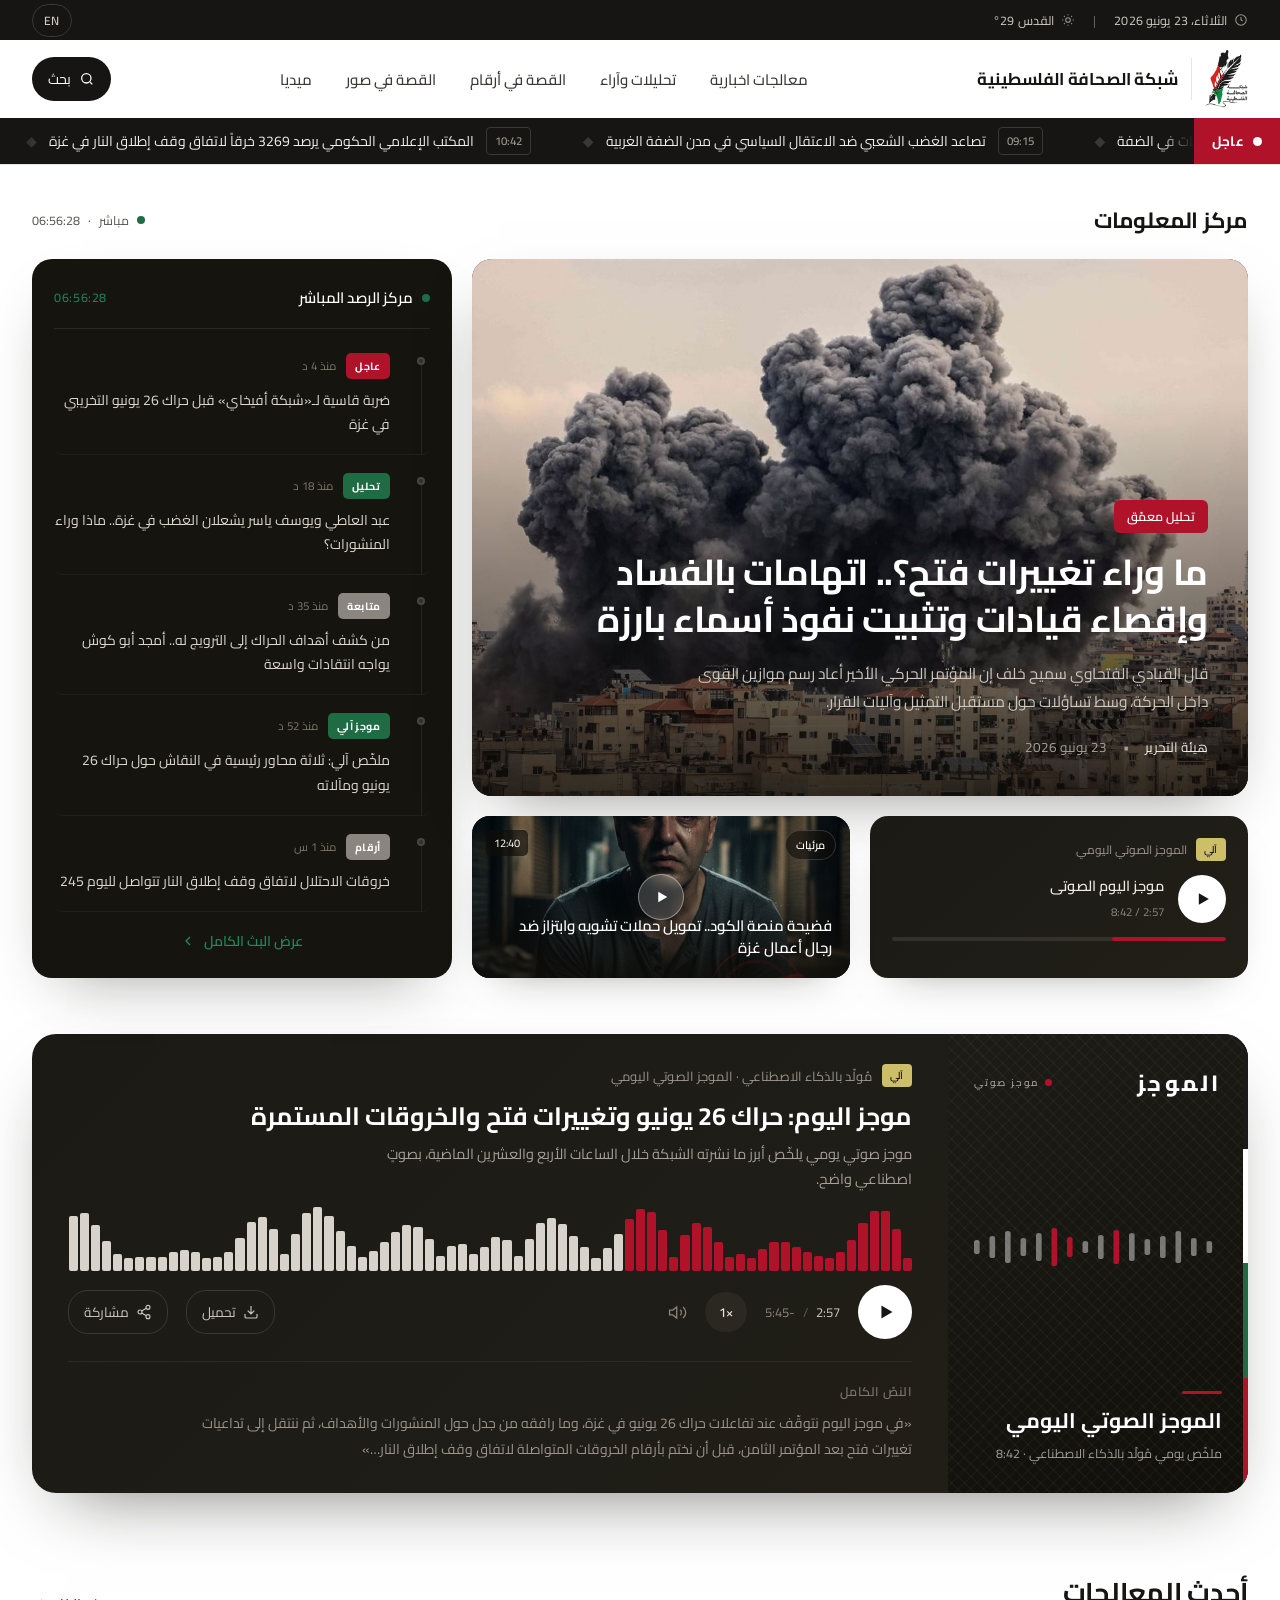
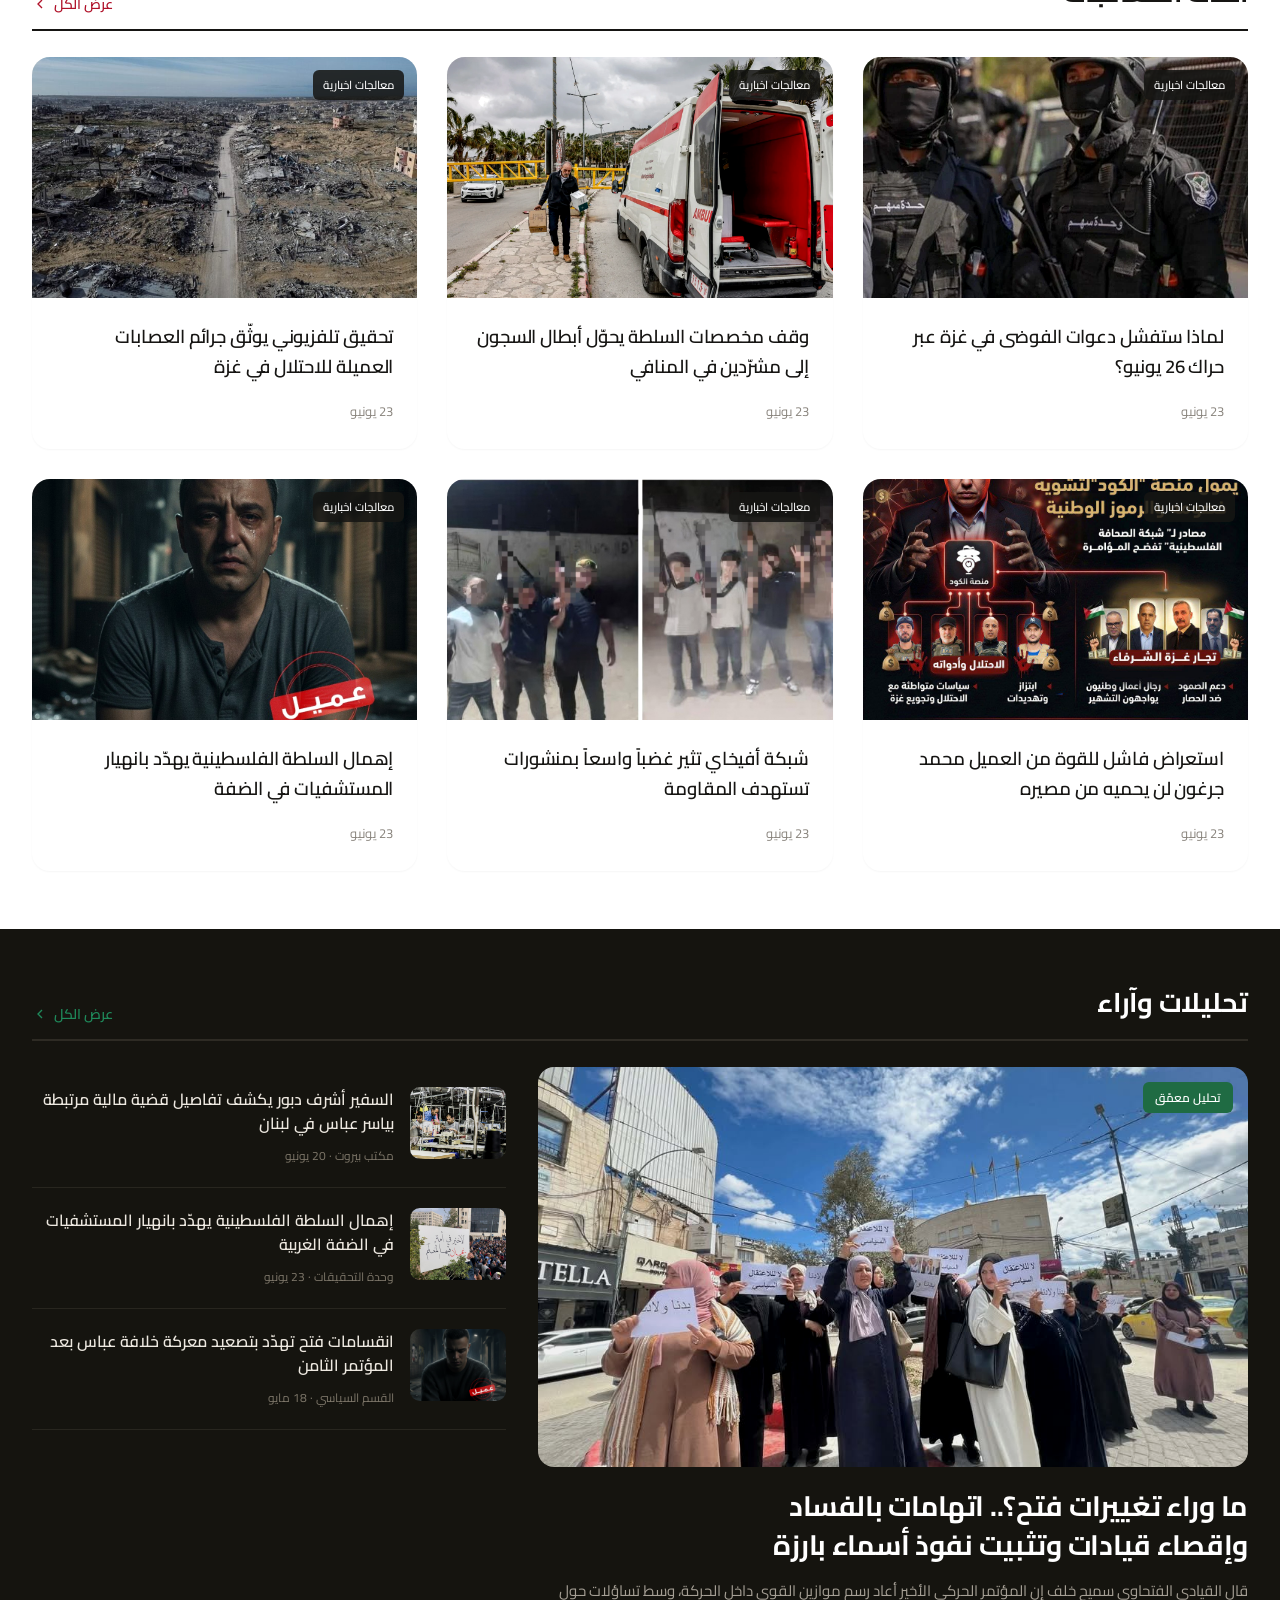
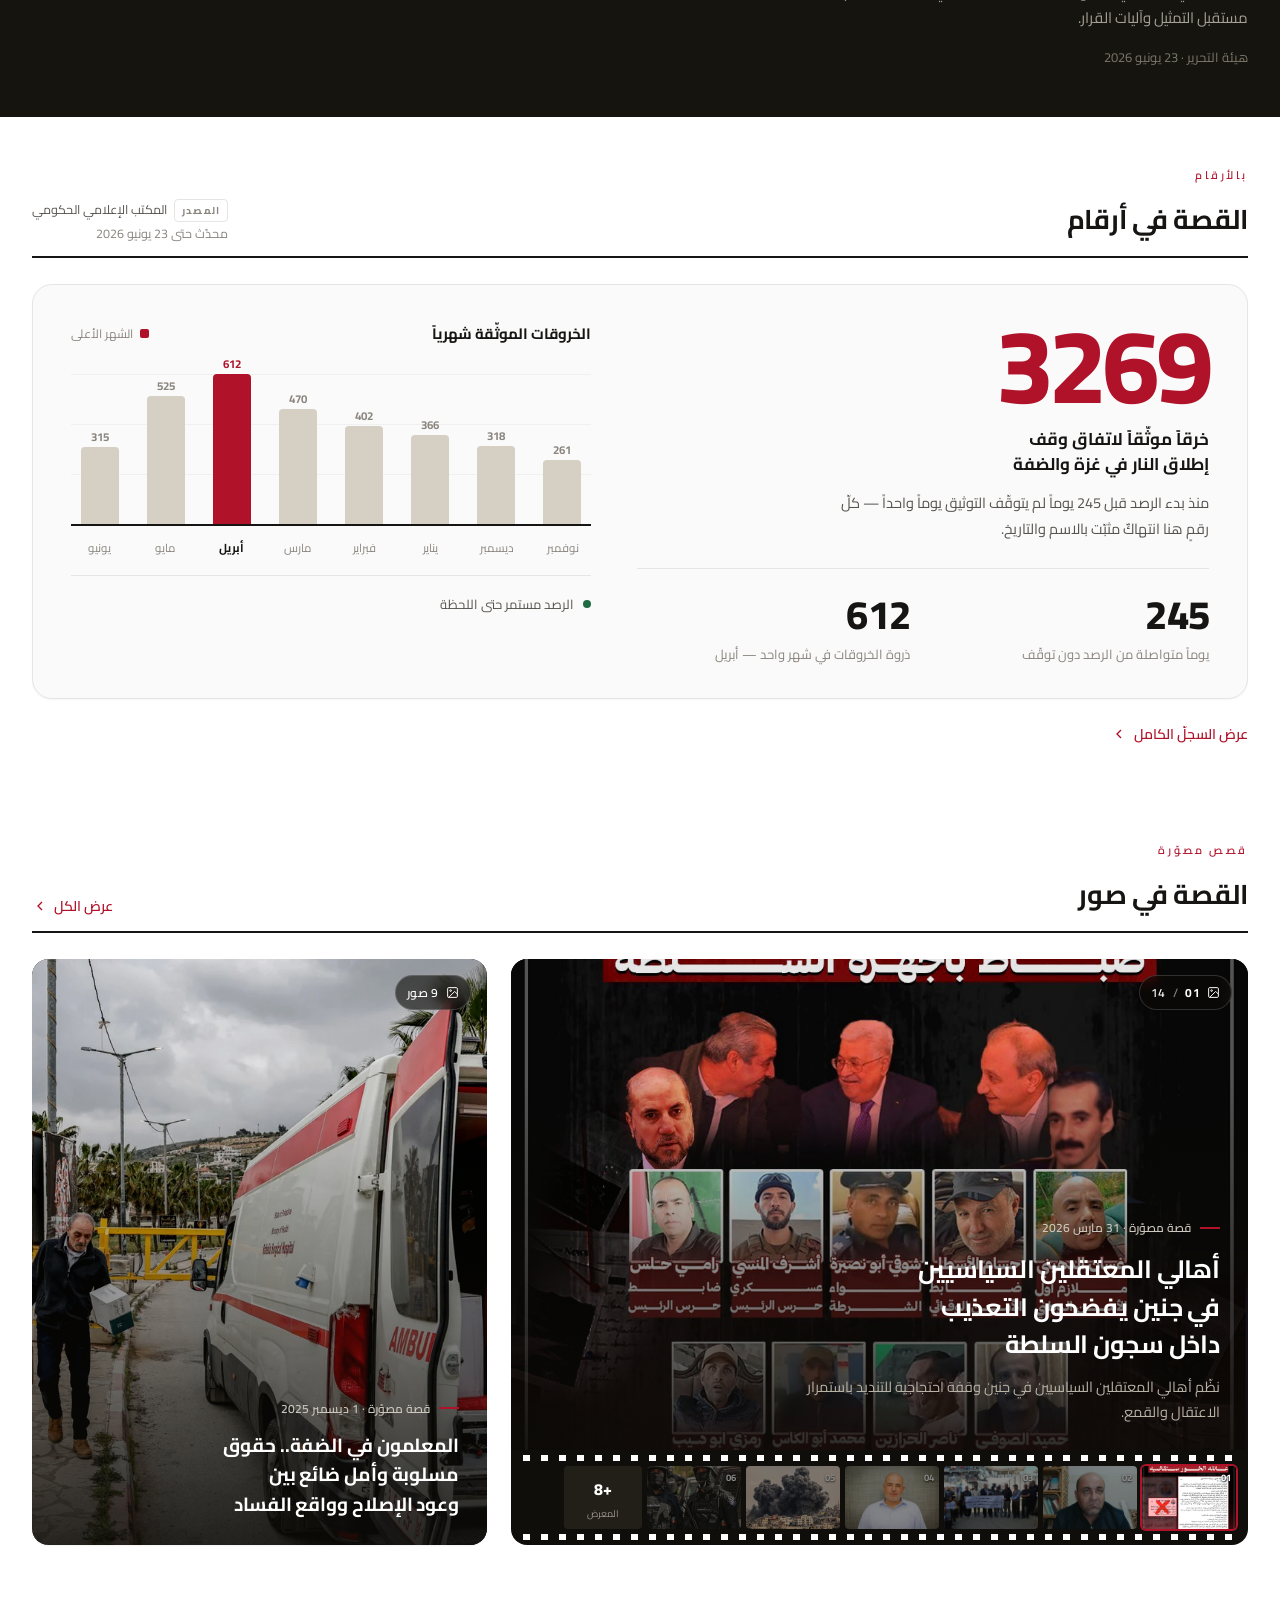
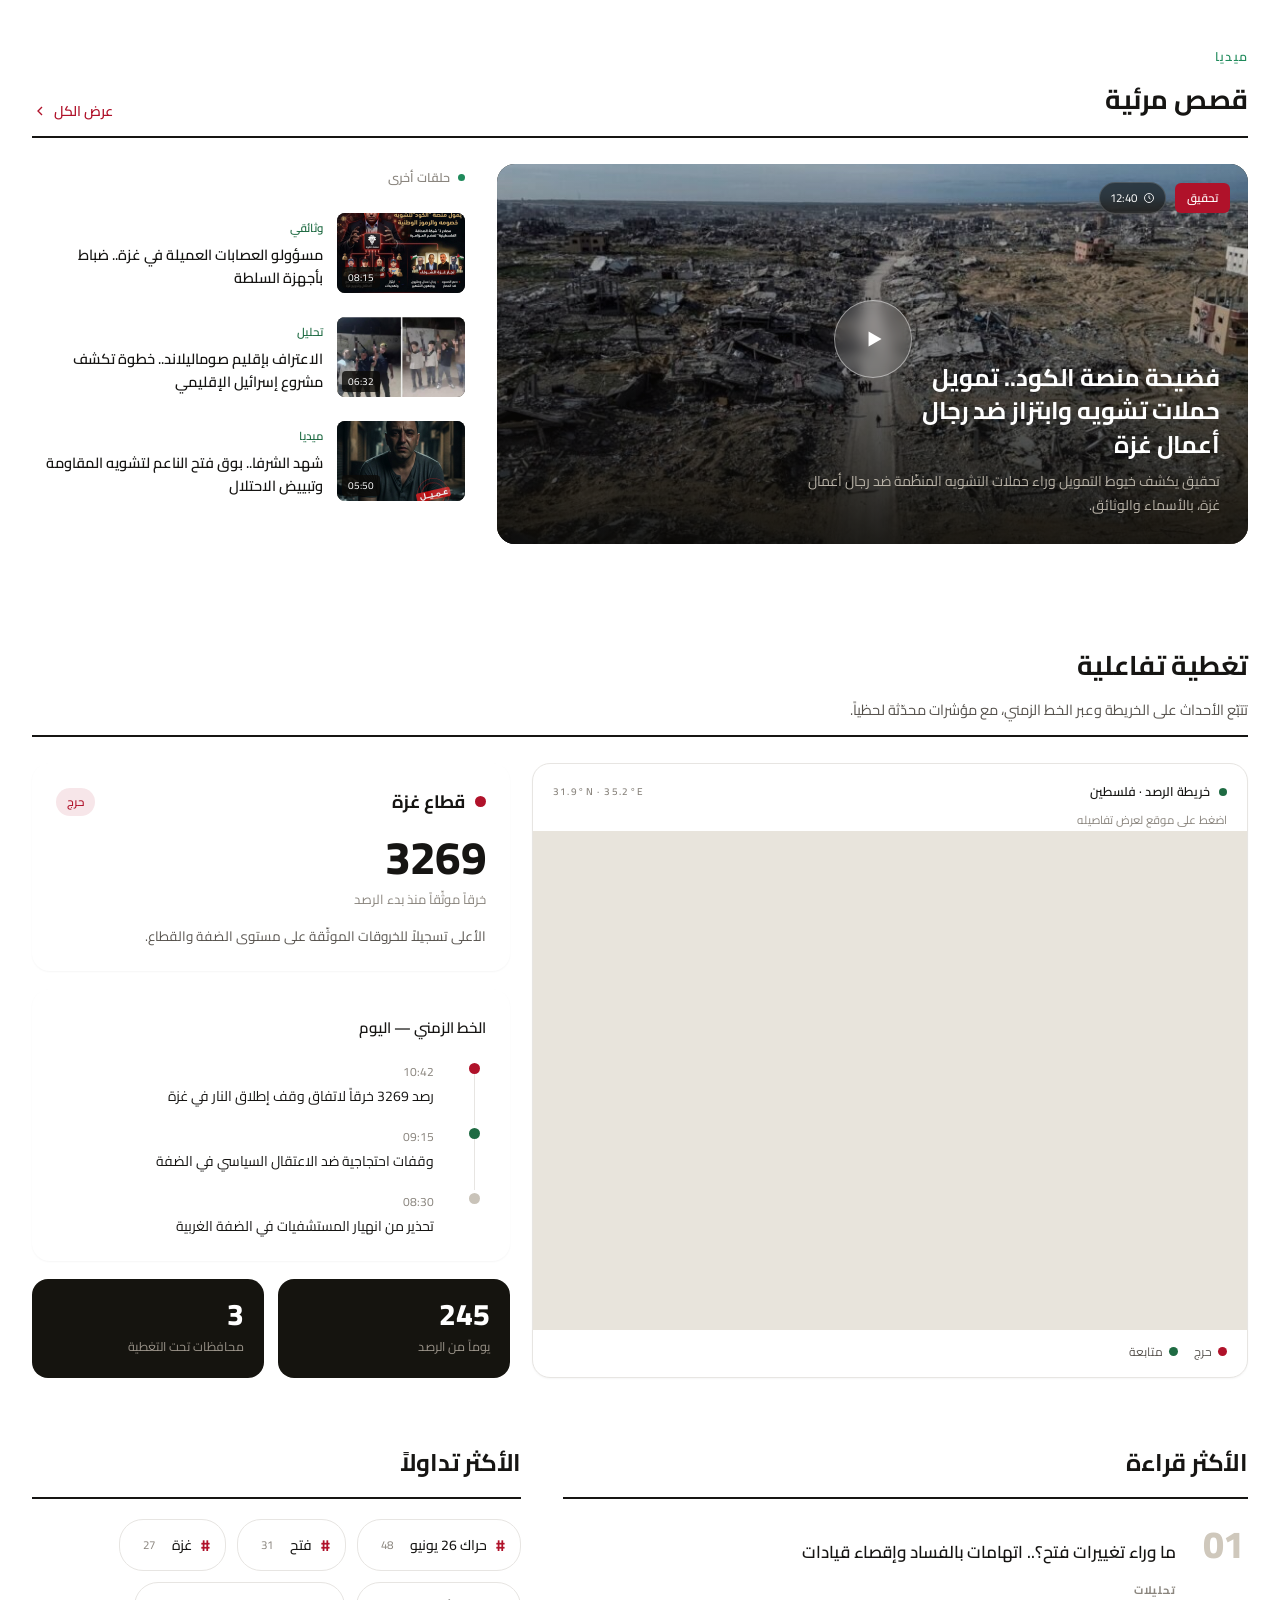
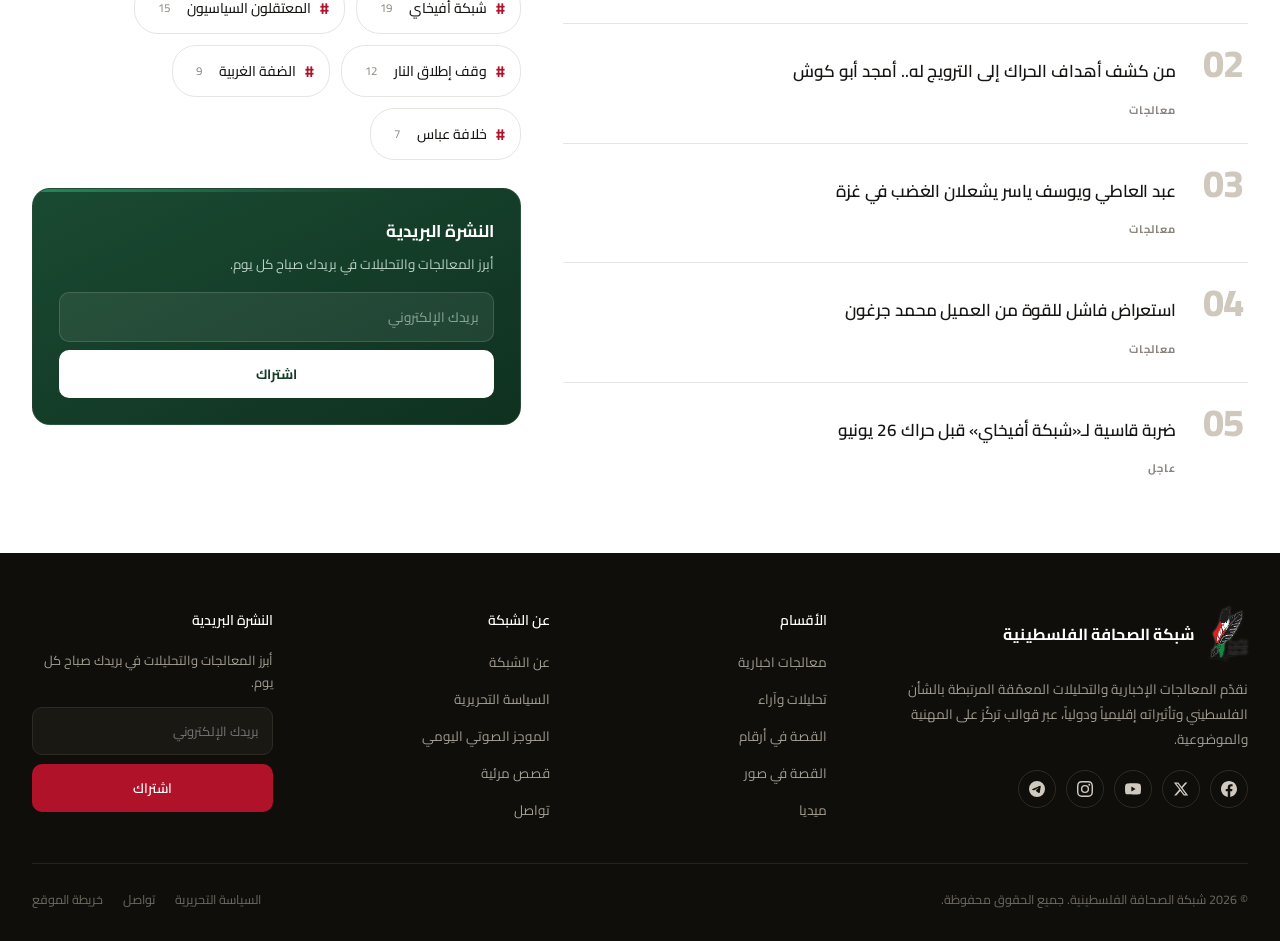
==== commit 8745cad2: "Signed-off-by: Eslam abselnasser <96479431+imsemoo@users.noreply.github.com>" ====
--- a/index.html
+++ b/index.html
@@ -6,11 +6,19 @@
   <title>شبكة الصحافة الفلسطينية — NPP</title>
   <link rel="preconnect" href="https://fonts.googleapis.com">
   <link rel="preconnect" href="https://fonts.gstatic.com" crossorigin>
-  <link href="https://fonts.googleapis.com/css2?family=IBM+Plex+Sans+Arabic:wght@300;400;500;600;700&family=Inter:wght@400;500;600;700;800&display=swap" rel="stylesheet">
+  <link href="https://fonts.googleapis.com/css2?family=Cairo:wght@300;400;500;600;700;800&display=swap" rel="stylesheet">
   <link rel="stylesheet" href="https://unpkg.com/leaflet@1.9.4/dist/leaflet.css" integrity="sha256-p4NxAoJBhIIN+hmNHrzRCf9tD/miZyoHS5obTRR9BMY=" crossorigin="">
   <link rel="stylesheet" href="assets/css/style.css">
 </head>
 <body>
+<!-- ===================== لودر التحميل ===================== -->
+<div class="loader" data-loader aria-hidden="true">
+  <div class="loader__mark">
+    <span class="loader__ring"></span>
+    <img class="loader__logo" src="assets/img/logo.webp" alt="شبكة الصحافة الفلسطينية">
+  </div>
+  <div class="loader__bar"><span class="loader__bar-fill"></span></div>
+</div>
 <div class="npp" dir="rtl">
 
   <!-- ===================== الشريط العلوي ===================== -->
@@ -19,12 +27,12 @@
       <div class="topbar__group">
         <span class="topbar__item">
           <svg width="14" height="14" viewBox="0 0 24 24" fill="none" stroke="#9b958b" stroke-width="1.8"><circle cx="12" cy="12" r="9"/><path d="M12 7v5l3 2"/></svg>
-          <span data-i18n="date">الثلاثاء، ٢٣ يونيو ٢٠٢٦</span>
+          <span data-i18n="date">الثلاثاء، 23 يونيو 2026</span>
         </span>
         <span class="topbar__sep">|</span>
         <span class="topbar__item">
           <svg width="14" height="14" viewBox="0 0 24 24" fill="none" stroke="#9b958b" stroke-width="1.8"><circle cx="12" cy="12" r="4"/><path d="M12 2v2M12 20v2M4 12H2M22 12h-2M5 5l1.5 1.5M17.5 17.5L19 19M19 5l-1.5 1.5M6.5 17.5L5 19"/></svg>
-          <span data-i18n="weather">القدس ٢٩°</span>
+          <span data-i18n="weather">القدس 29°</span>
         </span>
       </div>
       <div class="topbar__group topbar__group--end">
@@ -42,7 +50,7 @@
         <span class="brand__divider"></span>
         <span class="brand__text">
           <span class="brand__name">شبكة الصحافة الفلسطينية</span>
-          <span class="brand__sub">PALESTINIAN PRESS · NPP</span>
+          
         </span>
       </a>
       <nav class="mainnav">
@@ -67,15 +75,15 @@
       <div class="ticker__viewport">
         <div class="ticker__track">
           <!-- نسخة 1 -->
-          <span class="ticker__item"><span class="ticker__time">١٠:٤٢</span><span class="ticker__text">المكتب الإعلامي الحكومي يرصد ٣٢٦٩ خرقاً لاتفاق وقف إطلاق النار في غزة</span><span class="ticker__diamond">◆</span></span>
-          <span class="ticker__item"><span class="ticker__time">٠٩:١٥</span><span class="ticker__text">تصاعد الغضب الشعبي ضد الاعتقال السياسي في مدن الضفة الغربية</span><span class="ticker__diamond">◆</span></span>
-          <span class="ticker__item"><span class="ticker__time">٠٨:٣٠</span><span class="ticker__text">إهمال السلطة الفلسطينية يهدّد بانهيار المستشفيات في الضفة</span><span class="ticker__diamond">◆</span></span>
-          <span class="ticker__item"><span class="ticker__time">٠٧:٥٠</span><span class="ticker__text">انقسامات فتح تهدّد بتصعيد معركة خلافة عباس بعد المؤتمر الثامن</span><span class="ticker__diamond">◆</span></span>
+          <span class="ticker__item"><span class="ticker__time">10:42</span><span class="ticker__text">المكتب الإعلامي الحكومي يرصد 3269 خرقاً لاتفاق وقف إطلاق النار في غزة</span><span class="ticker__diamond">◆</span></span>
+          <span class="ticker__item"><span class="ticker__time">09:15</span><span class="ticker__text">تصاعد الغضب الشعبي ضد الاعتقال السياسي في مدن الضفة الغربية</span><span class="ticker__diamond">◆</span></span>
+          <span class="ticker__item"><span class="ticker__time">08:30</span><span class="ticker__text">إهمال السلطة الفلسطينية يهدّد بانهيار المستشفيات في الضفة</span><span class="ticker__diamond">◆</span></span>
+          <span class="ticker__item"><span class="ticker__time">07:50</span><span class="ticker__text">انقسامات فتح تهدّد بتصعيد معركة خلافة عباس بعد المؤتمر الثامن</span><span class="ticker__diamond">◆</span></span>
           <!-- نسخة 2 (لاستمرارية الحركة) -->
-          <span class="ticker__item"><span class="ticker__time">١٠:٤٢</span><span class="ticker__text">المكتب الإعلامي الحكومي يرصد ٣٢٦٩ خرقاً لاتفاق وقف إطلاق النار في غزة</span><span class="ticker__diamond">◆</span></span>
-          <span class="ticker__item"><span class="ticker__time">٠٩:١٥</span><span class="ticker__text">تصاعد الغضب الشعبي ضد الاعتقال السياسي في مدن الضفة الغربية</span><span class="ticker__diamond">◆</span></span>
-          <span class="ticker__item"><span class="ticker__time">٠٨:٣٠</span><span class="ticker__text">إهمال السلطة الفلسطينية يهدّد بانهيار المستشفيات في الضفة</span><span class="ticker__diamond">◆</span></span>
-          <span class="ticker__item"><span class="ticker__time">٠٧:٥٠</span><span class="ticker__text">انقسامات فتح تهدّد بتصعيد معركة خلافة عباس بعد المؤتمر الثامن</span><span class="ticker__diamond">◆</span></span>
+          <span class="ticker__item"><span class="ticker__time">10:42</span><span class="ticker__text">المكتب الإعلامي الحكومي يرصد 3269 خرقاً لاتفاق وقف إطلاق النار في غزة</span><span class="ticker__diamond">◆</span></span>
+          <span class="ticker__item"><span class="ticker__time">09:15</span><span class="ticker__text">تصاعد الغضب الشعبي ضد الاعتقال السياسي في مدن الضفة الغربية</span><span class="ticker__diamond">◆</span></span>
+          <span class="ticker__item"><span class="ticker__time">08:30</span><span class="ticker__text">إهمال السلطة الفلسطينية يهدّد بانهيار المستشفيات في الضفة</span><span class="ticker__diamond">◆</span></span>
+          <span class="ticker__item"><span class="ticker__time">07:50</span><span class="ticker__text">انقسامات فتح تهدّد بتصعيد معركة خلافة عباس بعد المؤتمر الثامن</span><span class="ticker__diamond">◆</span></span>
         </div>
       </div>
     </div>
@@ -86,7 +94,7 @@
     <div class="ic__head">
       <div class="ic__titles">
         <h2 class="ic__title" data-i18n="ic">مركز المعلومات</h2>
-        <span class="ic__kicker">INTELLIGENCE CENTER</span>
+        
       </div>
       <div class="ic__live">
         <span class="ic__live-dot"></span>
@@ -98,7 +106,7 @@
       <div class="ic__left">
         <!-- القصة الرئيسية -->
         <article class="zoneA">
-          <span class="zoneA__badge">القصة الرئيسية</span>
+          <!-- <span class="zoneA__badge">القصة الرئيسية</span> -->
           <img class="zoneA__img" src="assets/img/news/ghzh-7.jpg" alt="">
           <div class="zoneA__overlay"></div>
           <div class="zoneA__body">
@@ -107,8 +115,8 @@
             <p class="zoneA__excerpt">قال القيادي الفتحاوي سميح خلف إن المؤتمر الحركي الأخير أعاد رسم موازين القوى داخل الحركة، وسط تساؤلات حول مستقبل التمثيل وآليات القرار.</p>
             <div class="zoneA__meta">
               <span class="zoneA__meta-name">هيئة التحرير</span>
-              <span>•</span><span>٢٣ يونيو ٢٠٢٦</span>
-              <span class="zoneA__meta-read"><svg width="13" height="13" viewBox="0 0 24 24" fill="none" stroke="#a59f95" stroke-width="1.8"><circle cx="12" cy="12" r="9"/><path d="M12 7v5l3 2"/></svg>١٢ <span data-i18n="read">دقائق قراءة</span></span>
+              <span>•</span><span>23 يونيو 2026</span>
+              
             </div>
           </div>
         </article>
@@ -117,7 +125,7 @@
           <!-- موجز صوتي مصغّر -->
           <div class="zoneC">
             <div class="zoneC__head">
-              <span class="badge-ai">AI</span>
+              <span class="badge-ai">آلي</span>
               <span class="zoneC__label" data-i18n="s_audio">الموجز الصوتي اليومي</span>
             </div>
             <div class="zoneC__row">
@@ -138,7 +146,7 @@
             <img class="zoneD__img" src="assets/img/news/photo-2026-06-23-12-56-55.jpg" alt="">
             <div class="zoneD__overlay"></div>
             <span class="zoneD__badge">مرئيات</span>
-            <span class="zoneD__dur">١٢:٤٠</span>
+            <span class="zoneD__dur">12:40</span>
             <span class="play-circle play-circle--md"><svg class="play-circle__icon" width="18" height="18" viewBox="0 0 24 24" fill="#fff"><path d="M7 5v14l12-7z"/></svg></span>
             <h3 class="zoneD__title">فضيحة منصة الكود.. تمويل حملات تشويه وابتزاز ضد رجال أعمال غزة</h3>
           </article>
@@ -158,36 +166,36 @@
           <div class="feed__item">
             <span class="feed__node"></span><span class="feed__rail"></span>
             <div class="feed__body">
-              <div class="feed__meta"><span class="feed__tag tag--red">عاجل</span><span class="feed__time">منذ ٤ د</span></div>
-              <div class="feed__text">ضربة قاسية لـ«شبكة أفيخاي» قبل حراك ٢٦ يونيو التخريبي في غزة</div>
+              <div class="feed__meta"><span class="feed__tag tag--red">عاجل</span><span class="feed__time">منذ 4 د</span></div>
+              <div class="feed__text">ضربة قاسية لـ«شبكة أفيخاي» قبل حراك 26 يونيو التخريبي في غزة</div>
             </div>
           </div>
           <div class="feed__item">
             <span class="feed__node"></span><span class="feed__rail"></span>
             <div class="feed__body">
-              <div class="feed__meta"><span class="feed__tag tag--green">تحليل</span><span class="feed__time">منذ ١٨ د</span></div>
+              <div class="feed__meta"><span class="feed__tag tag--green">تحليل</span><span class="feed__time">منذ 18 د</span></div>
               <div class="feed__text">عبد العاطي ويوسف ياسر يشعلان الغضب في غزة.. ماذا وراء المنشورات؟</div>
             </div>
           </div>
           <div class="feed__item">
             <span class="feed__node"></span><span class="feed__rail"></span>
             <div class="feed__body">
-              <div class="feed__meta"><span class="feed__tag tag--grey">متابعة</span><span class="feed__time">منذ ٣٥ د</span></div>
+              <div class="feed__meta"><span class="feed__tag tag--grey">متابعة</span><span class="feed__time">منذ 35 د</span></div>
               <div class="feed__text">من كشف أهداف الحراك إلى الترويج له.. أمجد أبو كوش يواجه انتقادات واسعة</div>
             </div>
           </div>
           <div class="feed__item">
             <span class="feed__node"></span><span class="feed__rail"></span>
             <div class="feed__body">
-              <div class="feed__meta"><span class="feed__tag tag--green">موجز AI</span><span class="feed__time">منذ ٥٢ د</span></div>
-              <div class="feed__text">ملخّص آلي: ثلاثة محاور رئيسية في النقاش حول حراك ٢٦ يونيو ومآلاته</div>
+              <div class="feed__meta"><span class="feed__tag tag--green">موجز آلي</span><span class="feed__time">منذ 52 د</span></div>
+              <div class="feed__text">ملخّص آلي: ثلاثة محاور رئيسية في النقاش حول حراك 26 يونيو ومآلاته</div>
             </div>
           </div>
           <div class="feed__item">
             <span class="feed__node"></span><span class="feed__rail"></span>
             <div class="feed__body">
-              <div class="feed__meta"><span class="feed__tag tag--grey">أرقام</span><span class="feed__time">منذ ١ س</span></div>
-              <div class="feed__text">خروقات الاحتلال لاتفاق وقف إطلاق النار تتواصل لليوم ٢٤٥</div>
+              <div class="feed__meta"><span class="feed__tag tag--grey">أرقام</span><span class="feed__time">منذ 1 س</span></div>
+              <div class="feed__text">خروقات الاحتلال لاتفاق وقف إطلاق النار تتواصل لليوم 245</div>
             </div>
           </div>
         </div>
@@ -205,8 +213,8 @@
         <div class="brief__cover">
           <div class="brief__poster">
             <div class="brief__poster-top">
-              <span class="brief__poster-mark">PALPS</span>
-              <span class="brief__poster-live"><span class="brief__poster-live-dot"></span>AUDIO BRIEF</span>
+              <span class="brief__poster-mark">الموجز</span>
+              <span class="brief__poster-live"><span class="brief__poster-live-dot"></span>موجز صوتي</span>
             </div>
             <div class="brief__poster-wave" aria-hidden="true">
               <svg viewBox="0 0 176 42" preserveAspectRatio="none" fill="currentColor">
@@ -223,16 +231,16 @@
             <div class="brief__poster-foot">
               <span class="brief__poster-rule"></span>
               <div class="brief__poster-title">الموجز الصوتي اليومي</div>
-              <div class="brief__poster-meta">ملخّص يومي مُولّد بالذكاء الاصطناعي · ٨:٤٢</div>
+              <div class="brief__poster-meta">ملخّص يومي مُولّد بالذكاء الاصطناعي · 8:42</div>
             </div>
           </div>
         </div>
         <div class="brief__player">
           <div class="brief__top">
-            <span class="badge-ai">AI</span>
+            <span class="badge-ai">آلي</span>
             <span class="brief__kicker"><span data-i18n="audioKicker">مُولّد بالذكاء الاصطناعي</span> · <span data-i18n="s_audio">الموجز الصوتي اليومي</span></span>
           </div>
-          <h2 class="brief__title">موجز اليوم: حراك ٢٦ يونيو وتغييرات فتح والخروقات المستمرة</h2>
+          <h2 class="brief__title">موجز اليوم: حراك 26 يونيو وتغييرات فتح والخروقات المستمرة</h2>
           <p class="brief__desc" data-i18n="audioDesc">موجز صوتي يومي يلخّص أبرز ما نشرته الشبكة خلال الساعات الأربع والعشرين الماضية، بصوتٍ اصطناعي واضح.</p>
 
           <div class="waveform" data-waveform></div>
@@ -260,7 +268,7 @@
 
           <div class="brief__transcript">
             <div class="brief__transcript-h" data-i18n="transcript">النصّ الكامل</div>
-            <p class="brief__transcript-p">«في موجز اليوم نتوقّف عند تفاعلات حراك ٢٦ يونيو في غزة، وما رافقه من جدل حول المنشورات والأهداف، ثم ننتقل إلى تداعيات تغييرات فتح بعد المؤتمر الثامن، قبل أن نختم بأرقام الخروقات المتواصلة لاتفاق وقف إطلاق النار…»</p>
+            <p class="brief__transcript-p">«في موجز اليوم نتوقّف عند تفاعلات حراك 26 يونيو في غزة، وما رافقه من جدل حول المنشورات والأهداف، ثم ننتقل إلى تداعيات تغييرات فتح بعد المؤتمر الثامن، قبل أن نختم بأرقام الخروقات المتواصلة لاتفاق وقف إطلاق النار…»</p>
           </div>
         </div>
       </div>
@@ -276,27 +284,27 @@
     <div class="cards">
       <article class="card">
         <div class="card__media"><img class="mono cover-abs" src="assets/img/news/almqawmh.webp" alt=""><span class="card__cat">معالجات اخبارية</span></div>
-        <div class="card__body"><h3 class="card__title">لماذا ستفشل دعوات الفوضى في غزة عبر حراك ٢٦ يونيو؟</h3><div class="card__meta"><span>٢٣ يونيو</span><span>•</span><span>٦ <span data-i18n="minRead">د قراءة</span></span></div></div>
+        <div class="card__body"><h3 class="card__title">لماذا ستفشل دعوات الفوضى في غزة عبر حراك 26 يونيو؟</h3><div class="card__meta"><span>23 يونيو</span></div></div>
       </article>
       <article class="card">
         <div class="card__media"><img class="mono cover-abs" src="assets/img/news/mstshfyat.webp" alt=""><span class="card__cat">معالجات اخبارية</span></div>
-        <div class="card__body"><h3 class="card__title">وقف مخصصات السلطة يحوّل أبطال السجون إلى مشرّدين في المنافي</h3><div class="card__meta"><span>٢٣ يونيو</span><span>•</span><span>٥ <span data-i18n="minRead">د قراءة</span></span></div></div>
+        <div class="card__body"><h3 class="card__title">وقف مخصصات السلطة يحوّل أبطال السجون إلى مشرّدين في المنافي</h3><div class="card__meta"><span>23 يونيو</span></div></div>
       </article>
       <article class="card">
         <div class="card__media"><img class="mono cover-abs" src="assets/img/news/rfh.jpg" alt=""><span class="card__cat">معالجات اخبارية</span></div>
-        <div class="card__body"><h3 class="card__title">تحقيق تلفزيوني يوثّق جرائم العصابات العميلة للاحتلال في غزة</h3><div class="card__meta"><span>٢٣ يونيو</span><span>•</span><span>٨ <span data-i18n="minRead">د قراءة</span></span></div></div>
+        <div class="card__body"><h3 class="card__title">تحقيق تلفزيوني يوثّق جرائم العصابات العميلة للاحتلال في غزة</h3><div class="card__meta"><span>23 يونيو</span></div></div>
       </article>
       <article class="card">
         <div class="card__media"><img class="mono cover-abs" src="assets/img/news/photo-2026-02-06-10-39-29.jpg" alt=""><span class="card__cat">معالجات اخبارية</span></div>
-        <div class="card__body"><h3 class="card__title">استعراض فاشل للقوة من العميل محمد جرغون لن يحميه من مصيره</h3><div class="card__meta"><span>٢٣ يونيو</span><span>•</span><span>٤ <span data-i18n="minRead">د قراءة</span></span></div></div>
+        <div class="card__body"><h3 class="card__title">استعراض فاشل للقوة من العميل محمد جرغون لن يحميه من مصيره</h3><div class="card__meta"><span>23 يونيو</span></div></div>
       </article>
       <article class="card">
         <div class="card__media"><img class="mono cover-abs" src="assets/img/news/jrghwn.jpg" alt=""><span class="card__cat">معالجات اخبارية</span></div>
-        <div class="card__body"><h3 class="card__title">شبكة أفيخاي تثير غضباً واسعاً بمنشورات تستهدف المقاومة</h3><div class="card__meta"><span>٢٣ يونيو</span><span>•</span><span>٥ <span data-i18n="minRead">د قراءة</span></span></div></div>
+        <div class="card__body"><h3 class="card__title">شبكة أفيخاي تثير غضباً واسعاً بمنشورات تستهدف المقاومة</h3><div class="card__meta"><span>23 يونيو</span></div></div>
       </article>
       <article class="card">
         <div class="card__media"><img class="mono cover-abs" src="assets/img/news/abd-alaaty.jpg" alt=""><span class="card__cat">معالجات اخبارية</span></div>
-        <div class="card__body"><h3 class="card__title">إهمال السلطة الفلسطينية يهدّد بانهيار المستشفيات في الضفة</h3><div class="card__meta"><span>٢٣ يونيو</span><span>•</span><span>٧ <span data-i18n="minRead">د قراءة</span></span></div></div>
+        <div class="card__body"><h3 class="card__title">إهمال السلطة الفلسطينية يهدّد بانهيار المستشفيات في الضفة</h3><div class="card__meta"><span>23 يونيو</span></div></div>
       </article>
     </div>
   </section>
@@ -316,20 +324,20 @@
           </div>
           <h3 class="analysis__lead-title">ما وراء تغييرات فتح؟.. اتهامات بالفساد وإقصاء قيادات وتثبيت نفوذ أسماء بارزة</h3>
           <p class="analysis__lead-excerpt">قال القيادي الفتحاوي سميح خلف إن المؤتمر الحركي الأخير أعاد رسم موازين القوى داخل الحركة، وسط تساؤلات حول مستقبل التمثيل وآليات القرار.</p>
-          <div class="analysis__lead-by">هيئة التحرير · ٢٣ يونيو ٢٠٢٦</div>
+          <div class="analysis__lead-by">هيئة التحرير · 23 يونيو 2026</div>
         </article>
         <div class="analysis__list">
           <article class="analysis__item">
             <div class="analysis__thumb"><img src="assets/img/news/alaml.jpg" alt=""></div>
-            <div><h4 class="analysis__item-title">السفير أشرف دبور يكشف تفاصيل قضية مالية مرتبطة بياسر عباس في لبنان</h4><div class="analysis__item-by">مكتب بيروت · ٢٠ يونيو</div></div>
+            <div><h4 class="analysis__item-title">السفير أشرف دبور يكشف تفاصيل قضية مالية مرتبطة بياسر عباس في لبنان</h4><div class="analysis__item-by">مكتب بيروت · 20 يونيو</div></div>
           </article>
           <article class="analysis__item">
             <div class="analysis__thumb"><img src="assets/img/news/photo_2025-12-01_11-18-59.jpg" alt=""></div>
-            <div><h4 class="analysis__item-title">إهمال السلطة الفلسطينية يهدّد بانهيار المستشفيات في الضفة الغربية</h4><div class="analysis__item-by">وحدة التحقيقات · ٢٣ يونيو</div></div>
+            <div><h4 class="analysis__item-title">إهمال السلطة الفلسطينية يهدّد بانهيار المستشفيات في الضفة الغربية</h4><div class="analysis__item-by">وحدة التحقيقات · 23 يونيو</div></div>
           </article>
           <article class="analysis__item">
             <div class="analysis__thumb"><img src="assets/img/news/amjd-5.png" alt=""></div>
-            <div><h4 class="analysis__item-title">انقسامات فتح تهدّد بتصعيد معركة خلافة عباس بعد المؤتمر الثامن</h4><div class="analysis__item-by">القسم السياسي · ١٨ مايو</div></div>
+            <div><h4 class="analysis__item-title">انقسامات فتح تهدّد بتصعيد معركة خلافة عباس بعد المؤتمر الثامن</h4><div class="analysis__item-by">القسم السياسي · 18 مايو</div></div>
           </article>
         </div>
       </div>
@@ -340,12 +348,12 @@
   <section class="figures wrap">
     <div class="sec-head">
       <div>
-        <span class="figures__kicker">بالأرقام · ON THE RECORD</span>
+        <span class="figures__kicker">بالأرقام</span>
         <h2 class="sec-head__title" data-i18n="s_numbers">القصة في أرقام</h2>
       </div>
       <div class="figures__source">
         <span class="figures__source-label">المصدر</span>المكتب الإعلامي الحكومي
-        <span class="figures__source-date">محدّث حتى ٢٣ يونيو ٢٠٢٦</span>
+        <span class="figures__source-date">محدّث حتى 23 يونيو 2026</span>
       </div>
     </div>
 
@@ -353,17 +361,17 @@
       <!-- السرد الرقمي: الرقم البطل + الداعم -->
       <div class="fig-lead">
         <div class="fig-hero">
-          <div class="fig-hero__value" data-countup data-to="3269">٣٢٦٩</div>
+          <div class="fig-hero__value" data-countup data-to="3269">3269</div>
           <div class="fig-hero__label">خرقاً موثّقاً لاتفاق وقف إطلاق النار في غزة والضفة</div>
-          <p class="fig-hero__why">منذ بدء الرصد قبل ٢٤٥ يوماً لم يتوقّف التوثيق يوماً واحداً — كلّ رقمٍ هنا انتهاكٌ مثبّت بالاسم والتاريخ.</p>
+          <p class="fig-hero__why">منذ بدء الرصد قبل 245 يوماً لم يتوقّف التوثيق يوماً واحداً — كلّ رقمٍ هنا انتهاكٌ مثبّت بالاسم والتاريخ.</p>
         </div>
         <div class="fig-sub">
           <div class="fig-sub__item">
-            <div class="fig-sub__value" data-countup data-to="245">٢٤٥</div>
+            <div class="fig-sub__value" data-countup data-to="245">245</div>
             <div class="fig-sub__label">يوماً متواصلة من الرصد دون توقّف</div>
           </div>
           <div class="fig-sub__item">
-            <div class="fig-sub__value" data-countup data-to="612">٦١٢</div>
+            <div class="fig-sub__value" data-countup data-to="612">612</div>
             <div class="fig-sub__label">ذروة الخروقات في شهر واحد — أبريل</div>
           </div>
         </div>
@@ -394,7 +402,7 @@
   <section class="pictures wrap">
     <div class="sec-head">
       <div>
-        <span class="pictures__kicker">PHOTO ESSAYS · قصص مصوّرة</span>
+        <span class="pictures__kicker">قصص مصوّرة</span>
         <h2 class="sec-head__title" data-i18n="s_pictures">القصة في صور</h2>
       </div>
       <a class="sec-head__more" href="#"><span data-i18n="viewAll">عرض الكل</span><svg width="16" height="16" viewBox="0 0 24 24" fill="none" stroke="#B0122A" stroke-width="2"><path d="M15 18l-6-6 6-6"/></svg></a>
@@ -407,23 +415,23 @@
           <img class="essay__hero" data-essay-hero src="assets/img/news/photo-2026-01-13-13-33-02.jpg" alt="">
           <span class="essay__counter">
             <svg width="13" height="13" viewBox="0 0 24 24" fill="none" stroke="#fff" stroke-width="1.8"><rect x="3" y="3" width="18" height="18" rx="2"/><circle cx="8.5" cy="8.5" r="1.5"/><path d="m21 15-5-5L5 21"/></svg>
-            <b data-essay-count>٠١</b><span class="essay__counter-sep">/</span>١٤
+            <b data-essay-count>01</b><span class="essay__counter-sep">/</span>14
           </span>
           <div class="essay__overlay"></div>
           <div class="essay__caption">
-            <span class="essay__eyebrow">قصة مصوّرة · ٣١ مارس ٢٠٢٦</span>
+            <span class="essay__eyebrow">قصة مصوّرة · 31 مارس 2026</span>
             <h3 class="essay__title">أهالي المعتقلين السياسيين في جنين يفضحون التعذيب داخل سجون السلطة</h3>
             <p class="essay__dek">نظّم أهالي المعتقلين السياسيين في جنين وقفة احتجاجية للتنديد باستمرار الاعتقال والقمع.</p>
           </div>
         </div>
         <div class="filmstrip" data-essay-strip>
-          <button class="frame is-active" type="button" data-essay-frame data-open-gallery="jenin" data-open-index="0" data-src="assets/img/news/7bd23523-0bad-426f-88e9-8ed230105d3c_16x9_1200x676.webp" aria-label="الإطار ١"><img src="assets/img/news/photo-2026-01-10-11-14-53.jpg" alt=""><span class="frame__no">٠١</span></button>
-          <button class="frame" type="button" data-essay-frame data-open-gallery="jenin" data-open-index="1" data-src="assets/img/news/f0a24783-ba06-4435-8a45-0f16a4c4be91.jpg" aria-label="الإطار ٢"><img src="assets/img/news/102946-mpg-00-19-30-16-still003.webp" alt=""><span class="frame__no">٠٢</span></button>
-          <button class="frame" type="button" data-essay-frame data-open-gallery="jenin" data-open-index="2" data-src="assets/img/news/photo-2026-01-09-21-10-45.jpg" aria-label="الإطار ٣"><img src="assets/img/news/vxgjw.webp" alt=""><span class="frame__no">٠٣</span></button>
-          <button class="frame" type="button" data-essay-frame data-open-gallery="jenin" data-open-index="3" data-src="assets/img/news/thumbs-b-c-a0e7fa30afe671de3b70ba1ede15467f.jpg" aria-label="الإطار ٤"><img src="assets/img/news/mgfzb.jpeg" alt=""><span class="frame__no">٠٤</span></button>
-          <button class="frame" type="button" data-essay-frame data-open-gallery="jenin" data-open-index="4" data-src="assets/img/news/img_20240814_131221_687.jpg" aria-label="الإطار ٥"><img src="assets/img/news/ghzh-7.jpg" alt=""><span class="frame__no">٠٥</span></button>
-          <button class="frame" type="button" data-essay-frame data-open-gallery="jenin" data-open-index="5" data-src="assets/img/news/photo-2026-06-23-12-56-55.jpg" aria-label="الإطار ٦"><img src="assets/img/news/almqawmh.webp" alt=""><span class="frame__no">٠٦</span></button>
-          <a class="frame frame--more" href="#" data-open-gallery="jenin" data-open-index="0"><span class="frame__more-n">+٨</span><span class="frame__more-t">المعرض</span></a>
+          <button class="frame is-active" type="button" data-essay-frame data-open-gallery="jenin" data-open-index="0" data-src="assets/img/news/7bd23523-0bad-426f-88e9-8ed230105d3c_16x9_1200x676.webp" aria-label="الإطار 1"><img src="assets/img/news/photo-2026-01-10-11-14-53.jpg" alt=""><span class="frame__no">01</span></button>
+          <button class="frame" type="button" data-essay-frame data-open-gallery="jenin" data-open-index="1" data-src="assets/img/news/f0a24783-ba06-4435-8a45-0f16a4c4be91.jpg" aria-label="الإطار 2"><img src="assets/img/news/102946-mpg-00-19-30-16-still003.webp" alt=""><span class="frame__no">02</span></button>
+          <button class="frame" type="button" data-essay-frame data-open-gallery="jenin" data-open-index="2" data-src="assets/img/news/photo-2026-01-09-21-10-45.jpg" aria-label="الإطار 3"><img src="assets/img/news/vxgjw.webp" alt=""><span class="frame__no">03</span></button>
+          <button class="frame" type="button" data-essay-frame data-open-gallery="jenin" data-open-index="3" data-src="assets/img/news/thumbs-b-c-a0e7fa30afe671de3b70ba1ede15467f.jpg" aria-label="الإطار 4"><img src="assets/img/news/mgfzb.jpeg" alt=""><span class="frame__no">04</span></button>
+          <button class="frame" type="button" data-essay-frame data-open-gallery="jenin" data-open-index="4" data-src="assets/img/news/img_20240814_131221_687.jpg" aria-label="الإطار 5"><img src="assets/img/news/ghzh-7.jpg" alt=""><span class="frame__no">05</span></button>
+          <button class="frame" type="button" data-essay-frame data-open-gallery="jenin" data-open-index="5" data-src="assets/img/news/photo-2026-06-23-12-56-55.jpg" aria-label="الإطار 6"><img src="assets/img/news/almqawmh.webp" alt=""><span class="frame__no">06</span></button>
+          <a class="frame frame--more" href="#" data-open-gallery="jenin" data-open-index="0"><span class="frame__more-n">+8</span><span class="frame__more-t">المعرض</span></a>
         </div>
       </article>
 
@@ -432,11 +440,11 @@
         <div class="essay__stage essay__stage--tall">
           <img class="essay__hero" src="assets/img/news/mstshfyat.webp" alt="">
           <span class="essay__count-badge">
-            <svg width="13" height="13" viewBox="0 0 24 24" fill="none" stroke="#fff" stroke-width="1.8"><rect x="3" y="3" width="18" height="18" rx="2"/><circle cx="8.5" cy="8.5" r="1.5"/><path d="m21 15-5-5L5 21"/></svg>٩ صور
+            <svg width="13" height="13" viewBox="0 0 24 24" fill="none" stroke="#fff" stroke-width="1.8"><rect x="3" y="3" width="18" height="18" rx="2"/><circle cx="8.5" cy="8.5" r="1.5"/><path d="m21 15-5-5L5 21"/></svg>9 صور
           </span>
           <div class="essay__overlay"></div>
           <div class="essay__caption">
-            <span class="essay__eyebrow">قصة مصوّرة · ١ ديسمبر ٢٠٢٥</span>
+            <span class="essay__eyebrow">قصة مصوّرة · 1 ديسمبر 2025</span>
             <h3 class="essay__title">المعلمون في الضفة.. حقوق مسلوبة وأمل ضائع بين وعود الإصلاح وواقع الفساد</h3>
           </div>
         </div>
@@ -449,7 +457,7 @@
     <div class="wrap videos__pad">
       <div class="sec-head">
         <div>
-          <div class="videos__kicker">MEDIA · ميديا</div>
+          <div class="videos__kicker">ميديا</div>
           <h2 class="sec-head__title" data-i18n="s_video">قصص مرئية</h2>
         </div>
         <a class="sec-head__more" href="#"><span data-i18n="viewAll">عرض الكل</span><svg width="16" height="16" viewBox="0 0 24 24" fill="none" stroke="#B0122A" stroke-width="2"><path d="M15 18l-6-6 6-6"/></svg></a>
@@ -461,7 +469,7 @@
           <div class="feature__overlay"></div>
           <div class="feature__top">
             <span class="feature__cat">تحقيق</span>
-            <span class="feature__dur"><svg width="12" height="12" viewBox="0 0 24 24" fill="none" stroke="#fff" stroke-width="1.8"><circle cx="12" cy="12" r="9"/><path d="M12 7v5l3 2"/></svg>١٢:٤٠</span>
+            <span class="feature__dur"><svg width="12" height="12" viewBox="0 0 24 24" fill="none" stroke="#fff" stroke-width="1.8"><circle cx="12" cy="12" r="9"/><path d="M12 7v5l3 2"/></svg>12:40</span>
           </div>
           <span class="feature__play"><svg width="26" height="26" viewBox="0 0 24 24" fill="#fff"><path d="M7 5v14l12-7z"/></svg></span>
           <div class="feature__body">
@@ -477,7 +485,7 @@
             <div class="episode__thumb">
               <img class="episode__img" src="assets/img/news/photo-2026-02-06-10-39-29.jpg" alt="">
               <span class="episode__play"><svg width="13" height="13" viewBox="0 0 24 24" fill="#fff"><path d="M7 5v14l12-7z"/></svg></span>
-              <span class="episode__dur">٠٨:١٥</span>
+              <span class="episode__dur">08:15</span>
             </div>
             <div><div class="episode__cat">وثائقي</div><h4 class="episode__title">مسؤولو العصابات العميلة في غزة.. ضباط بأجهزة السلطة</h4></div>
           </button>
@@ -485,7 +493,7 @@
             <div class="episode__thumb">
               <img class="episode__img" src="assets/img/news/jrghwn.jpg" alt="">
               <span class="episode__play"><svg width="13" height="13" viewBox="0 0 24 24" fill="#fff"><path d="M7 5v14l12-7z"/></svg></span>
-              <span class="episode__dur">٠٦:٣٢</span>
+              <span class="episode__dur">06:32</span>
             </div>
             <div><div class="episode__cat">تحليل</div><h4 class="episode__title">الاعتراف بإقليم صوماليلاند.. خطوة تكشف مشروع إسرائيل الإقليمي</h4></div>
           </button>
@@ -493,7 +501,7 @@
             <div class="episode__thumb">
               <img class="episode__img" src="assets/img/news/abd-alaaty.jpg" alt="">
               <span class="episode__play"><svg width="13" height="13" viewBox="0 0 24 24" fill="#fff"><path d="M7 5v14l12-7z"/></svg></span>
-              <span class="episode__dur">٠٥:٥٠</span>
+              <span class="episode__dur">05:50</span>
             </div>
             <div><div class="episode__cat">ميديا</div><h4 class="episode__title">شهد الشرفا.. بوق فتح الناعم لتشويه المقاومة وتبييض الاحتلال</h4></div>
           </button>
@@ -531,7 +539,7 @@
             <h3 class="locard__name" data-locard-name>قطاع غزة</h3>
             <span class="locard__tag locard__tag--red" data-locard-tag>حرج</span>
           </div>
-          <div class="locard__value" data-locard-value>٣٢٦٩</div>
+          <div class="locard__value" data-locard-value>3269</div>
           <div class="locard__label">خرقاً موثّقاً منذ بدء الرصد</div>
           <p class="locard__note" data-locard-note>الأعلى تسجيلاً للخروقات الموثّقة على مستوى الضفة والقطاع.</p>
         </div>
@@ -540,21 +548,21 @@
           <div class="tl">
             <div class="tl__item">
               <span class="tl__dot tl__dot--red"></span><span class="tl__line"></span>
-              <div class="tl__content"><div class="tl__time">١٠:٤٢</div><div class="tl__text">رصد ٣٢٦٩ خرقاً لاتفاق وقف إطلاق النار في غزة</div></div>
+              <div class="tl__content"><div class="tl__time">10:42</div><div class="tl__text">رصد 3269 خرقاً لاتفاق وقف إطلاق النار في غزة</div></div>
             </div>
             <div class="tl__item">
               <span class="tl__dot tl__dot--green"></span><span class="tl__line"></span>
-              <div class="tl__content"><div class="tl__time">٠٩:١٥</div><div class="tl__text">وقفات احتجاجية ضد الاعتقال السياسي في الضفة</div></div>
+              <div class="tl__content"><div class="tl__time">09:15</div><div class="tl__text">وقفات احتجاجية ضد الاعتقال السياسي في الضفة</div></div>
             </div>
             <div class="tl__item tl__item--last">
               <span class="tl__dot tl__dot--grey"></span>
-              <div class="tl__content"><div class="tl__time">٠٨:٣٠</div><div class="tl__text">تحذير من انهيار المستشفيات في الضفة الغربية</div></div>
+              <div class="tl__content"><div class="tl__time">08:30</div><div class="tl__text">تحذير من انهيار المستشفيات في الضفة الغربية</div></div>
             </div>
           </div>
         </div>
         <div class="coverage__stats">
-          <div class="minstat"><div class="minstat__value">٢٤٥</div><div class="minstat__label">يوماً من الرصد</div></div>
-          <div class="minstat"><div class="minstat__value">٣</div><div class="minstat__label">محافظات تحت التغطية</div></div>
+          <div class="minstat"><div class="minstat__value">245</div><div class="minstat__label">يوماً من الرصد</div></div>
+          <div class="minstat"><div class="minstat__value">3</div><div class="minstat__label">محافظات تحت التغطية</div></div>
         </div>
       </div>
     </div>
@@ -565,23 +573,23 @@
     <div class="lists__grid">
       <div class="mostread">
         <div class="list-head mostread__head"><h2 class="list-head__title" data-i18n="s_most">الأكثر قراءة</h2></div>
-        <article class="mostread__item"><span class="mostread__rank">٠١</span><div><h3 class="mostread__title">ما وراء تغييرات فتح؟.. اتهامات بالفساد وإقصاء قيادات</h3><span class="mostread__tag">تحليلات</span></div></article>
-        <article class="mostread__item"><span class="mostread__rank">٠٢</span><div><h3 class="mostread__title">من كشف أهداف الحراك إلى الترويج له.. أمجد أبو كوش</h3><span class="mostread__tag">معالجات</span></div></article>
-        <article class="mostread__item"><span class="mostread__rank">٠٣</span><div><h3 class="mostread__title">عبد العاطي ويوسف ياسر يشعلان الغضب في غزة</h3><span class="mostread__tag">معالجات</span></div></article>
-        <article class="mostread__item"><span class="mostread__rank">٠٤</span><div><h3 class="mostread__title">استعراض فاشل للقوة من العميل محمد جرغون</h3><span class="mostread__tag">معالجات</span></div></article>
-        <article class="mostread__item"><span class="mostread__rank">٠٥</span><div><h3 class="mostread__title">ضربة قاسية لـ«شبكة أفيخاي» قبل حراك ٢٦ يونيو</h3><span class="mostread__tag">عاجل</span></div></article>
+        <article class="mostread__item"><span class="mostread__rank">01</span><div><h3 class="mostread__title">ما وراء تغييرات فتح؟.. اتهامات بالفساد وإقصاء قيادات</h3><span class="mostread__tag">تحليلات</span></div></article>
+        <article class="mostread__item"><span class="mostread__rank">02</span><div><h3 class="mostread__title">من كشف أهداف الحراك إلى الترويج له.. أمجد أبو كوش</h3><span class="mostread__tag">معالجات</span></div></article>
+        <article class="mostread__item"><span class="mostread__rank">03</span><div><h3 class="mostread__title">عبد العاطي ويوسف ياسر يشعلان الغضب في غزة</h3><span class="mostread__tag">معالجات</span></div></article>
+        <article class="mostread__item"><span class="mostread__rank">04</span><div><h3 class="mostread__title">استعراض فاشل للقوة من العميل محمد جرغون</h3><span class="mostread__tag">معالجات</span></div></article>
+        <article class="mostread__item"><span class="mostread__rank">05</span><div><h3 class="mostread__title">ضربة قاسية لـ«شبكة أفيخاي» قبل حراك 26 يونيو</h3><span class="mostread__tag">عاجل</span></div></article>
       </div>
       <div class="trending">
         <div class="list-head trending__head"><h2 class="list-head__title" data-i18n="s_trend">الأكثر تداولاً</h2></div>
         <div class="tags">
-          <a class="tag-chip" href="#"><span class="tag-chip__hash">#</span><span class="tag-chip__label">حراك ٢٦ يونيو</span><span class="tag-chip__count">٤٨</span></a>
-          <a class="tag-chip" href="#"><span class="tag-chip__hash">#</span><span class="tag-chip__label">فتح</span><span class="tag-chip__count">٣١</span></a>
-          <a class="tag-chip" href="#"><span class="tag-chip__hash">#</span><span class="tag-chip__label">غزة</span><span class="tag-chip__count">٢٧</span></a>
-          <a class="tag-chip" href="#"><span class="tag-chip__hash">#</span><span class="tag-chip__label">شبكة أفيخاي</span><span class="tag-chip__count">١٩</span></a>
-          <a class="tag-chip" href="#"><span class="tag-chip__hash">#</span><span class="tag-chip__label">المعتقلون السياسيون</span><span class="tag-chip__count">١٥</span></a>
-          <a class="tag-chip" href="#"><span class="tag-chip__hash">#</span><span class="tag-chip__label">وقف إطلاق النار</span><span class="tag-chip__count">١٢</span></a>
-          <a class="tag-chip" href="#"><span class="tag-chip__hash">#</span><span class="tag-chip__label">الضفة الغربية</span><span class="tag-chip__count">٩</span></a>
-          <a class="tag-chip" href="#"><span class="tag-chip__hash">#</span><span class="tag-chip__label">خلافة عباس</span><span class="tag-chip__count">٧</span></a>
+          <a class="tag-chip" href="#"><span class="tag-chip__hash">#</span><span class="tag-chip__label">حراك 26 يونيو</span><span class="tag-chip__count">48</span></a>
+          <a class="tag-chip" href="#"><span class="tag-chip__hash">#</span><span class="tag-chip__label">فتح</span><span class="tag-chip__count">31</span></a>
+          <a class="tag-chip" href="#"><span class="tag-chip__hash">#</span><span class="tag-chip__label">غزة</span><span class="tag-chip__count">27</span></a>
+          <a class="tag-chip" href="#"><span class="tag-chip__hash">#</span><span class="tag-chip__label">شبكة أفيخاي</span><span class="tag-chip__count">19</span></a>
+          <a class="tag-chip" href="#"><span class="tag-chip__hash">#</span><span class="tag-chip__label">المعتقلون السياسيون</span><span class="tag-chip__count">15</span></a>
+          <a class="tag-chip" href="#"><span class="tag-chip__hash">#</span><span class="tag-chip__label">وقف إطلاق النار</span><span class="tag-chip__count">12</span></a>
+          <a class="tag-chip" href="#"><span class="tag-chip__hash">#</span><span class="tag-chip__label">الضفة الغربية</span><span class="tag-chip__count">9</span></a>
+          <a class="tag-chip" href="#"><span class="tag-chip__hash">#</span><span class="tag-chip__label">خلافة عباس</span><span class="tag-chip__count">7</span></a>
         </div>
         <div class="newsletter">
           <div class="newsletter__title" data-i18n="nl">النشرة البريدية</div>
@@ -602,7 +610,7 @@
         <div>
           <div class="footer__brand-row">
             <img class="footer__logo" src="assets/img/logo.webp" alt="">
-            <div><div class="footer__name">شبكة الصحافة الفلسطينية</div><div class="footer__name-sub">PALESTINIAN PRESS NETWORK</div></div>
+            <div><div class="footer__name">شبكة الصحافة الفلسطينية</div></div>
           </div>
           <p class="footer__desc">نقدّم المعالجات الإخبارية والتحليلات المعمّقة المرتبطة بالشأن الفلسطيني وتأثيراته إقليمياً ودولياً، عبر قوالب تركّز على المهنية والموضوعية.</p>
           <div class="socials">
@@ -643,11 +651,11 @@
         </div>
       </div>
       <div class="footer__bottom">
-        <span class="footer__rights" data-i18n="rights">© ٢٠٢٦ شبكة الصحافة الفلسطينية. جميع الحقوق محفوظة.</span>
+        <span class="footer__rights" data-i18n="rights">© 2026 شبكة الصحافة الفلسطينية. جميع الحقوق محفوظة.</span>
         <div class="footer__legal">
           <a href="about.html" data-i18n="f_policy">السياسة التحريرية</a>
           <a href="contact.html" data-i18n="f_contact">تواصل</a>
-          <a href="#">Sitemap</a>
+          <a href="#">خريطة الموقع</a>
         </div>
       </div>
     </div>
@@ -688,7 +696,7 @@
               <svg class="player__icon-play" width="20" height="20" viewBox="0 0 24 24" fill="#fff"><path d="M7 5v14l12-7z"/></svg>
               <svg class="player__icon-pause" width="20" height="20" viewBox="0 0 24 24" fill="#fff"><rect x="6" y="5" width="4" height="14" rx="1"/><rect x="14" y="5" width="4" height="14" rx="1"/></svg>
             </button>
-            <span class="player__time"><b data-player-cur>٠:٠٠</b> / <span data-player-dur>٠:٠٠</span></span>
+            <span class="player__time"><b data-player-cur>0:00</b> / <span data-player-dur>0:00</span></span>
             <div class="player__spacer"></div>
             <button class="player__btn" type="button" aria-label="كتم الصوت">
               <svg width="19" height="19" viewBox="0 0 24 24" fill="none" stroke="#fff" stroke-width="1.7"><path d="M11 5 6 9H2v6h4l5 4z"/><path d="M15.5 8.5a5 5 0 0 1 0 7M19 5a9 9 0 0 1 0 14"/></svg>
@@ -710,7 +718,7 @@
   <!-- ===================== لايت‌بوكس الصور ===================== -->
   <div class="lightbox" data-lightbox>
     <div class="lightbox__top">
-      <span class="lightbox__counter"><b data-lb-cur>١</b><span> / </span><span data-lb-total>١٤</span></span>
+      <span class="lightbox__counter"><b data-lb-cur>1</b><span> / </span><span data-lb-total>14</span></span>
       <button class="lightbox__close" type="button" data-lb-close aria-label="إغلاق">
         <svg width="20" height="20" viewBox="0 0 24 24" fill="none" stroke="#fff" stroke-width="2"><path d="M18 6 6 18M6 6l12 12"/></svg>
       </button>
--- a/assets/css/style.css
+++ b/assets/css/style.css
@@ -8,15 +8,15 @@
 /* 1) ===================== متغيرات التصميم (Design Tokens) ================= */
 :root {
   /* ألوان */
-  --bg: #F4F1EA;
+  --bg: #FFFFFF;
   --ink: #161513;
   --red: #B0122A;
   --red-dark: #7d0d1f;
   --green: #1F6B43;
   --green-bright: #1F8A5B;
   --green-deep: #16502f;
-  --paper: #FBF8F2;
-  --line: #E6E0D6;
+  --paper: #FFFFFF;
+  --line: #E7E5E2;
   --muted: #57534E;
   --muted-2: #8A857E;
   --gold: #cdbf6a;
@@ -37,8 +37,8 @@
   --on-d-5: #7d7669;
 
   /* خطوط */
-  --font-ar: 'IBM Plex Sans Arabic', system-ui, sans-serif;
-  --font-lat: 'Inter', system-ui, sans-serif;
+  --font-ar: 'Cairo', system-ui, sans-serif;
+  --font-lat: 'Cairo', system-ui, sans-serif;
 
   /* قياسات */
   --maxw: 1320px;
@@ -147,7 +147,7 @@
 
 .masthead {
   position: sticky; top: 0; z-index: 40;
-  background: rgba(247,245,241,.92); backdrop-filter: blur(12px);
+  background: rgba(255,255,255,.92); backdrop-filter: blur(12px);
   border-bottom: 1px solid var(--line);
 }
 .masthead__inner {
@@ -167,7 +167,7 @@
   color: #3a3833; text-decoration: none; border-radius: 8px;
   transition: background .15s, color .15s;
 }
-.mainnav__link:hover { background: #EBE6DE; color: var(--ink); }
+.mainnav__link:hover { background: #EFEEEC; color: var(--ink); }
 .mainnav__link.is-current { color: var(--red); font-weight: 700; }
 
 /* زرّ القائمة (هامبرغر) — يظهر على الموبايل فقط */
@@ -201,7 +201,7 @@
   font-family: var(--font-lat); font-size: 11.5px; font-weight: 600; color: #9b958b;
   border: 1px solid #3a3833; padding: 2px 8px; border-radius: 4px;
 }
-.ticker__text { color: #E9E4DC; }
+.ticker__text { color: #EDEDEA; }
 .ticker__diamond { color: #3a3833; }
 
 /* 5) ===================== أقسام الصفحة ================================== */
@@ -237,7 +237,7 @@
 .zoneA__title { margin: 0 0 16px; font-size: 36px; line-height: 1.32; font-weight: 700; color: #fff; letter-spacing: -.01em; max-width: 34ch; text-wrap: balance; }
 .zoneA__excerpt { margin: 0 0 18px; font-size: 15.5px; line-height: 1.8; color: var(--on-d-2); max-width: 60ch; }
 .zoneA__meta { display: flex; align-items: center; gap: 16px; font-size: 13.5px; color: var(--on-d-3); font-family: var(--font-lat); }
-.zoneA__meta-name { color: #E9E4DC; font-family: var(--font-ar); }
+.zoneA__meta-name { color: #EDEDEA; font-family: var(--font-ar); }
 .zoneA__meta-read { display: flex; align-items: center; gap: 5px; }
 
 .zoneCD { display: grid; grid-template-columns: 1fr 1fr; gap: 20px; }
@@ -315,7 +315,7 @@
     repeating-linear-gradient(-45deg, rgba(255,255,255,.022) 0 1.5px, transparent 1.5px 9px),
     linear-gradient(155deg, #1e1c16 0%, #100f0a 100%); }
 .brief__cover::before { content: ""; position: absolute; top: 0; bottom: 0; inset-inline-start: 0; width: 5px;
-  background: linear-gradient(180deg, #1a1a1a 0 25%, #f4f1ea 25% 50%, var(--green) 50% 75%, var(--red) 75% 100%); }
+  background: linear-gradient(180deg, #1a1a1a 0 25%, #ffffff 25% 50%, var(--green) 50% 75%, var(--red) 75% 100%); }
 .brief__poster { position: relative; height: 100%; min-height: 300px; display: flex; flex-direction: column; justify-content: space-between; padding: 28px 26px; }
 .brief__poster-top { display: flex; align-items: center; justify-content: space-between; }
 .brief__poster-mark { font-family: var(--font-lat); font-weight: 800; font-size: 22px; letter-spacing: .16em; color: #fff; }
@@ -351,7 +351,7 @@
 .cards { display: grid; grid-template-columns: repeat(3, 1fr); gap: 30px; }
 .card { background: var(--paper); border-radius: 18px; overflow: hidden; cursor: pointer; box-shadow: 0 1px 2px rgba(20,18,14,.04); transition: transform .2s, box-shadow .2s; }
 .card:hover { transform: translateY(-4px); box-shadow: 0 18px 40px -22px rgba(20,18,14,.4); }
-.card__media { display: block; position: relative; aspect-ratio: 16/10; background: #E9E4DC; overflow: hidden; }
+.card__media { display: block; position: relative; aspect-ratio: 16/10; background: #EDEDEA; overflow: hidden; }
 .card__cat { position: absolute; top: 13px; inset-inline-start: 13px; z-index: 2; background: rgba(22,21,19,.86); color: #fff; font-size: 11.5px; font-weight: 500; padding: 4px 10px; border-radius: 6px; }
 .card__body { padding: 24px 24px 26px; }
 .card__title { margin: 0 0 18px; font-size: 18.5px; line-height: 1.6; font-weight: 600; color: var(--ink); letter-spacing: -.005em; }
@@ -384,7 +384,7 @@
 .figures__source-date { display: block; color: var(--muted-2); margin-top: 3px; }
 
 /* لوحة البيانات — سرد رقمي (الرقم البطل يقود) + رسم داعم، لا داشبورد */
-.datapanel { display: grid; grid-template-columns: 1.1fr 1fr; gap: 46px; align-items: stretch; background: var(--paper); border: 1px solid var(--line); border-radius: 20px; padding: 34px 38px; box-shadow: 0 1px 2px rgba(20,18,14,.04); }
+.datapanel { display: grid; grid-template-columns: 1.1fr 1fr; gap: 46px; align-items: stretch; background: #fafafa; border: 1px solid var(--line); border-radius: 20px; padding: 34px 38px; box-shadow: 0 1px 2px rgba(20,18,14,.04); }
 
 /* العمود السردي */
 .fig-lead { display: flex; flex-direction: column; min-width: 0; }
@@ -517,7 +517,7 @@
 .playlist__head { display: flex; align-items: center; gap: 8px; font-size: 12.5px; font-weight: 600; color: var(--muted-2); padding: 2px 8px 8px; }
 .playlist__head-dot { width: 7px; height: 7px; border-radius: 50%; background: var(--green-bright); animation: pulseG 1.8s infinite; }
 .episode { display: grid; grid-template-columns: 128px 1fr; gap: 14px; align-items: center; width: 100%; padding: 8px; border: none; border-radius: 12px; background: transparent; text-align: start; cursor: pointer; transition: background .15s ease; font-family: var(--font-ar); }
-.episode:hover, .episode:focus-visible { background: #EEE8DE; outline: none; }
+.episode:hover, .episode:focus-visible { background: #F0F0EE; outline: none; }
 .episode__thumb { position: relative; aspect-ratio: 16/10; border-radius: 8px; overflow: hidden; background: var(--d-card-2); }
 .episode__img { position: absolute; inset: 0; width: 100%; height: 100%; object-fit: cover; filter: contrast(1.05) brightness(.94); }
 .episode__play { position: absolute; top: 50%; left: 50%; transform: translate(-50%,-50%); width: 30px; height: 30px; border-radius: 50%; background: rgba(12,11,8,.5); backdrop-filter: blur(4px); border: 1px solid rgba(255,255,255,.4); display: flex; align-items: center; justify-content: center; opacity: 0; transition: opacity .15s ease; }
@@ -557,7 +557,7 @@
 /* تحكّمات Leaflet (فاتحة) */
 .leaflet-bar { border: none !important; box-shadow: 0 2px 12px rgba(20,18,14,.16) !important; }
 .leaflet-bar a { background: var(--paper) !important; color: #3a3833 !important; border-bottom: 1px solid var(--line) !important; }
-.leaflet-bar a:hover { background: #f2efea !important; }
+.leaflet-bar a:hover { background: #F2F2F0 !important; }
 /* الإسناد مخفي مؤقتاً بطلب — أعِد إظهاره قبل الإطلاق (مطلوب قانونياً لـ OSM/CARTO) */
 .leaflet-control-attribution { display: none !important; }
 
@@ -659,6 +659,26 @@
 
 /* 7) ===================== العناصر العائمة ============================== */
 
+/* لودر التحميل — مستوحى من الشعار، خلفية بيضاء، بحدّ أقصى زمني منطقي */
+.loader {
+  position: fixed; inset: 0; z-index: 9999; background: #fff;
+  display: flex; flex-direction: column; align-items: center; justify-content: center; gap: 30px;
+  transition: opacity .5s ease, visibility .5s ease;
+}
+.loader.is-done { opacity: 0; visibility: hidden; pointer-events: none; }
+.loader__mark { position: relative; width: 128px; height: 128px; display: flex; align-items: center; justify-content: center; }
+.loader__logo { width: 76px; height: auto; display: block; animation: loaderPulse 1.6s ease-in-out infinite; }
+.loader__ring { position: absolute; inset: 0; border-radius: 50%; border: 3px solid var(--line); border-top-color: var(--red); border-inline-end-color: var(--red); animation: loaderSpin 1s linear infinite; }
+.loader__bar { position: relative; width: 168px; height: 3px; border-radius: 3px; background: var(--line); overflow: hidden; }
+.loader__bar-fill { position: absolute; top: 0; bottom: 0; width: 42%; border-radius: 3px; background: linear-gradient(90deg, var(--red), var(--green)); animation: loaderBar 1.25s ease-in-out infinite; }
+@keyframes loaderSpin { to { transform: rotate(360deg); } }
+@keyframes loaderPulse { 0%, 100% { transform: scale(1); opacity: .85; } 50% { transform: scale(1.07); opacity: 1; } }
+@keyframes loaderBar { 0% { left: -42%; } 100% { left: 100%; } }
+@media (prefers-reduced-motion: reduce) {
+  .loader__logo, .loader__ring, .loader__bar-fill { animation: none; }
+}
+
+
 /* مشغّل مصغّر عائم — يظهر بس وقت التشغيل */
 .miniplayer {
   position: fixed; bottom: 22px; inset-inline-start: 22px; z-index: 80;
@@ -780,6 +800,11 @@
 
   /* الهيرو: تخفيف الزحام */
   .ic { padding-top: 24px; }
+  .ic__head { align-items: flex-start; gap: 12px; margin-bottom: 16px; }
+  .ic__titles { flex-direction: column; align-items: flex-start; gap: 4px; }
+  .ic__title { font-size: 20px; white-space: nowrap; }
+  .ic__kicker { font-size: 10px; letter-spacing: .18em; }
+  .ic__live { flex-shrink: 0; font-size: 12px; gap: 7px; }
   .zoneA { min-height: 332px; }
   .zoneA__body { padding: 22px 20px; }
   .zoneA__cat { margin-bottom: 12px; }
@@ -911,7 +936,7 @@
 .article__point-dot { width: 7px; height: 7px; border-radius: 50%; background: var(--red); margin-top: 8px; flex-shrink: 0; }
 .article__toc { display: flex; flex-direction: column; gap: 2px; }
 .article__toc-link { padding: 9px 12px; border-radius: 10px; font-size: 14px; color: var(--muted); text-decoration: none; border-inline-start: 2px solid transparent; }
-.article__toc-link--active { color: #3a3833; border-inline-start-color: var(--red); background: #FAF8F4; }
+.article__toc-link--active { color: #3a3833; border-inline-start-color: var(--red); background: #FAFAF9; }
 .article__most { display: flex; flex-direction: column; gap: 15px; }
 .article__most-item { display: flex; gap: 12px; align-items: flex-start; text-decoration: none; }
 .article__most-rank { font-family: var(--font-lat); font-weight: 800; font-size: 19px; color: #D6D0C6; width: 18px; flex-shrink: 0; }
@@ -1021,7 +1046,7 @@
   border-radius: 10px; text-align: start; font-family: var(--font-ar);
   transition: background .15s ease;
 }
-.articles__cat:hover { background: #F0ECE5; }
+.articles__cat:hover { background: #F0F0EE; }
 .articles__cat.is-active { background: #F4EEEA; }
 .articles__cat-name {
   display: flex; align-items: center; gap: 9px;
@@ -1222,7 +1247,7 @@
 /* --- المقال المميّز (أفقي، توازن مع الشبكة) --- */
 .author-feat { display: grid; grid-template-columns: 1.05fr 1fr; background: var(--paper); border: 1px solid var(--line); border-radius: 20px; overflow: hidden; margin-bottom: 30px; text-decoration: none; box-shadow: 0 1px 2px rgba(20,18,14,.04); transition: transform .2s ease, box-shadow .2s ease; }
 .author-feat:hover { transform: translateY(-4px); box-shadow: 0 24px 52px -28px rgba(20,18,14,.42); }
-.author-feat__media { position: relative; min-height: 280px; background: #E9E4DC; }
+.author-feat__media { position: relative; min-height: 280px; background: #EDEDEA; }
 .author-feat__media .mono { filter: contrast(1.05) brightness(.96); }
 .author-feat__flag { position: absolute; top: 14px; inset-inline-start: 14px; z-index: 2; display: flex; align-items: center; gap: 7px; background: rgba(15,13,10,.6); backdrop-filter: blur(6px); border: 1px solid rgba(255,255,255,.16); color: #fff; font-size: 11.5px; font-weight: 600; padding: 5px 12px; border-radius: 20px; }
 .author-feat__body { padding: 32px 34px; display: flex; flex-direction: column; justify-content: center; }
@@ -1286,15 +1311,15 @@
 
 /* خريطة نشاط النشر — تدرّجات أخضر بلا توكنز عدا المستوى الأعلى */
 .author-heat { display: grid; grid-template-rows: repeat(7, 12px); grid-auto-flow: column; gap: 4px; }
-.author-heat__cell { width: 12px; height: 12px; border-radius: 3px; background: #ECE7DF; transition: transform .12s ease; }
+.author-heat__cell { width: 12px; height: 12px; border-radius: 3px; background: #EEEEEB; transition: transform .12s ease; }
 .author-heat__cell:hover { transform: scale(1.35); }
-.author-heat__cell--0 { background: #ECE7DF; }
+.author-heat__cell--0 { background: #EEEEEB; }
 .author-heat__cell--1 { background: #bcd6c6; }
 .author-heat__cell--2 { background: #6fa886; }
 .author-heat__cell--3 { background: var(--green); }
 .author-heat__legend { display: flex; align-items: center; justify-content: flex-end; gap: 7px; margin-top: 16px; font-size: 11px; color: var(--muted-2); }
 .author-heat__key { width: 12px; height: 12px; border-radius: 3px; }
-.author-heat__key--0 { background: #ECE7DF; }
+.author-heat__key--0 { background: #EEEEEB; }
 .author-heat__key--1 { background: #bcd6c6; }
 .author-heat__key--2 { background: #6fa886; }
 .author-heat__key--3 { background: var(--green); }
@@ -1420,7 +1445,7 @@
 .about__coverage-grid { display: grid; grid-template-columns: repeat(6, 1fr); gap: 18px; }
 .about__cov { display: flex; flex-direction: column; background: var(--paper); border: 1px solid var(--line); border-radius: 16px; overflow: hidden; text-decoration: none; box-shadow: 0 1px 2px rgba(20,18,14,.04); transition: transform .2s ease, box-shadow .2s ease; }
 .about__cov:hover { transform: translateY(-5px); box-shadow: 0 22px 46px -26px rgba(20,18,14,.42); }
-.about__cov-media { position: relative; aspect-ratio: 16/10; overflow: hidden; background: #E9E4DC; }
+.about__cov-media { position: relative; aspect-ratio: 16/10; overflow: hidden; background: #EDEDEA; }
 .about__cov-media img { width: 100%; height: 100%; object-fit: cover; filter: contrast(1.04); transition: transform .45s ease; }
 .about__cov:hover .about__cov-media img { transform: scale(1.06); }
 .about__cov-ic { position: absolute; bottom: -16px; inset-inline-end: 13px; width: 38px; height: 38px; border-radius: 11px; display: flex; align-items: center; justify-content: center; color: #fff; box-shadow: 0 8px 18px -7px rgba(0,0,0,.45); }
@@ -1444,7 +1469,7 @@
 .about__tl-dot--ink { background: var(--ink); box-shadow: 0 0 0 1px var(--ink); }
 .about__tl-year { font-family: var(--font-lat); font-size: clamp(28px, 3.2vw, 42px); font-weight: 800; line-height: 1; color: var(--ink); letter-spacing: -.02em; margin-bottom: 18px; }
 .about__tl-card { width: 100%; }
-.about__tl-media { width: 100%; aspect-ratio: 16/10; border-radius: 13px; overflow: hidden; margin-bottom: 16px; box-shadow: 0 1px 2px rgba(20,18,14,.05); background: #E9E4DC; }
+.about__tl-media { width: 100%; aspect-ratio: 16/10; border-radius: 13px; overflow: hidden; margin-bottom: 16px; box-shadow: 0 1px 2px rgba(20,18,14,.05); background: #EDEDEA; }
 .about__tl-media img { width: 100%; height: 100%; object-fit: cover; filter: contrast(1.04); }
 .about__tl-title { margin: 0 0 8px; font-size: 17px; font-weight: 700; color: var(--ink); letter-spacing: -.01em; }
 .about__tl-desc { margin: 0; font-size: 13.5px; line-height: 1.7; color: var(--muted); }
